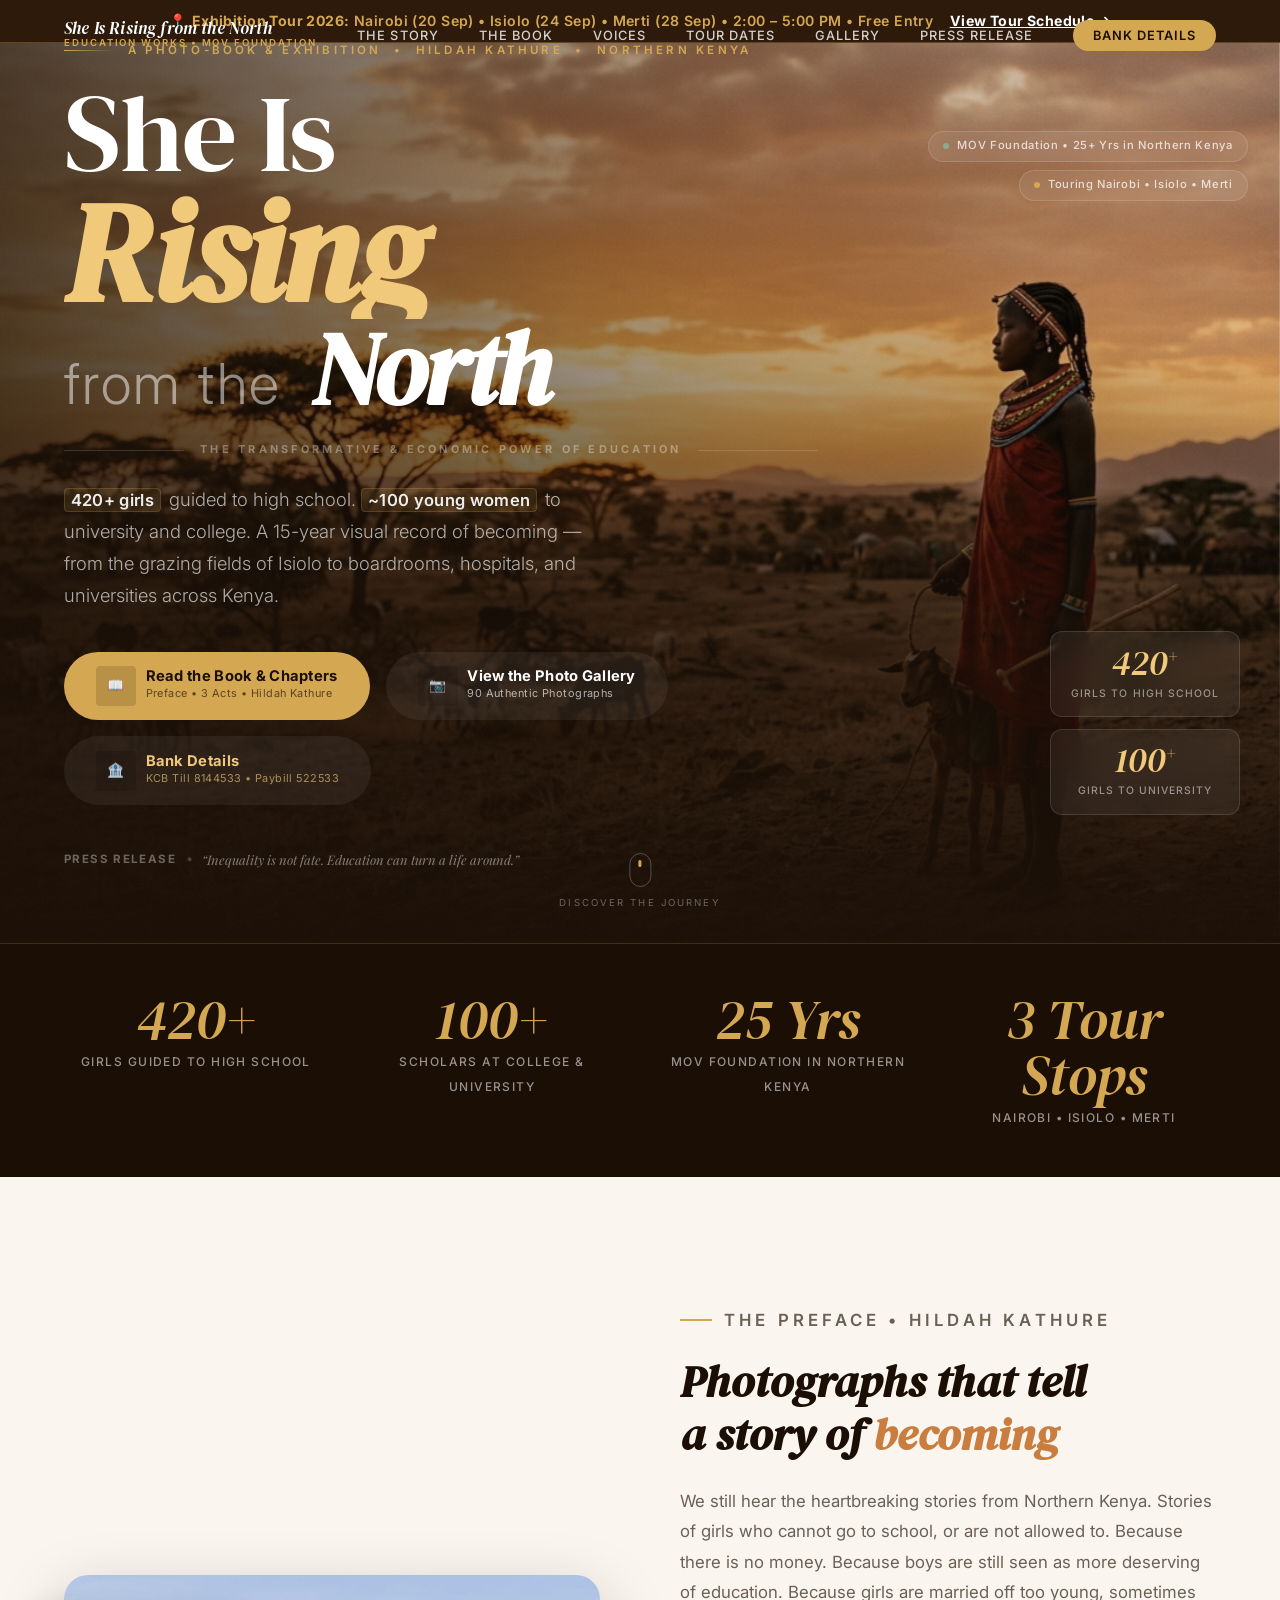
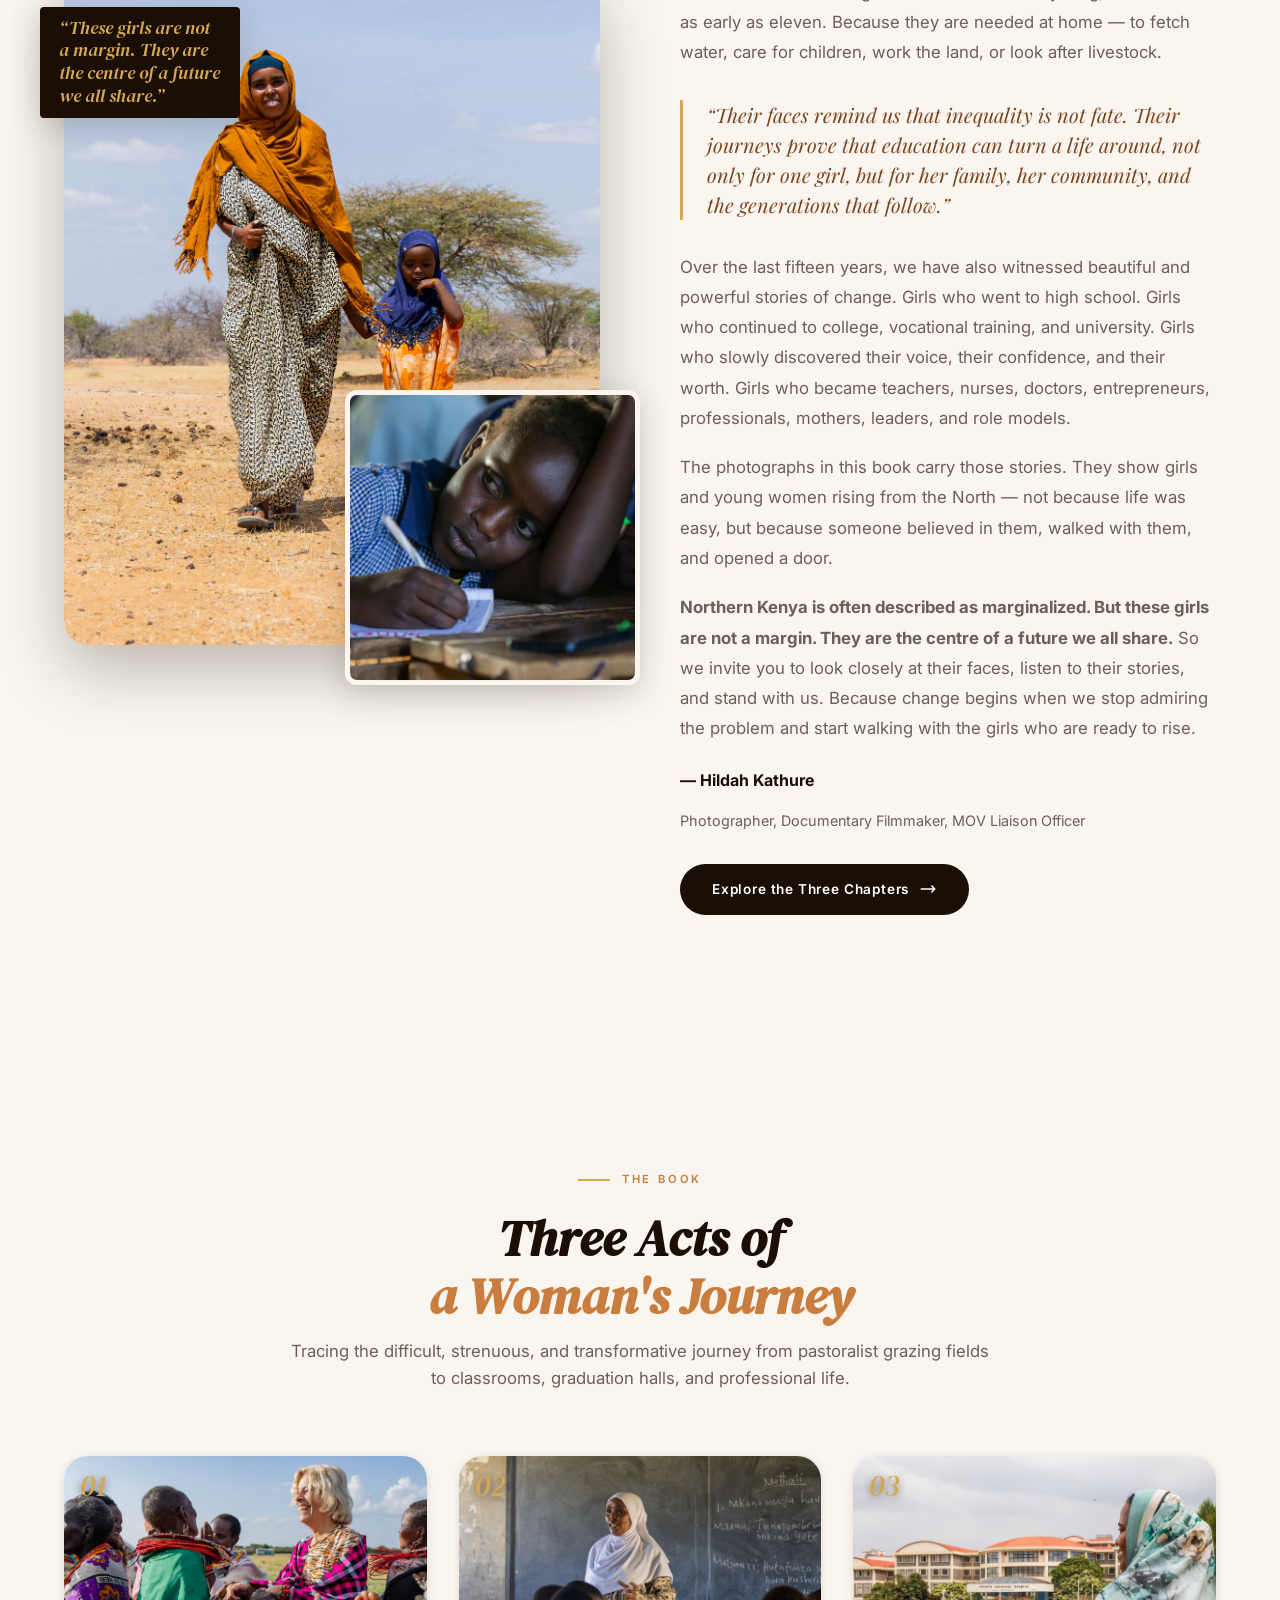
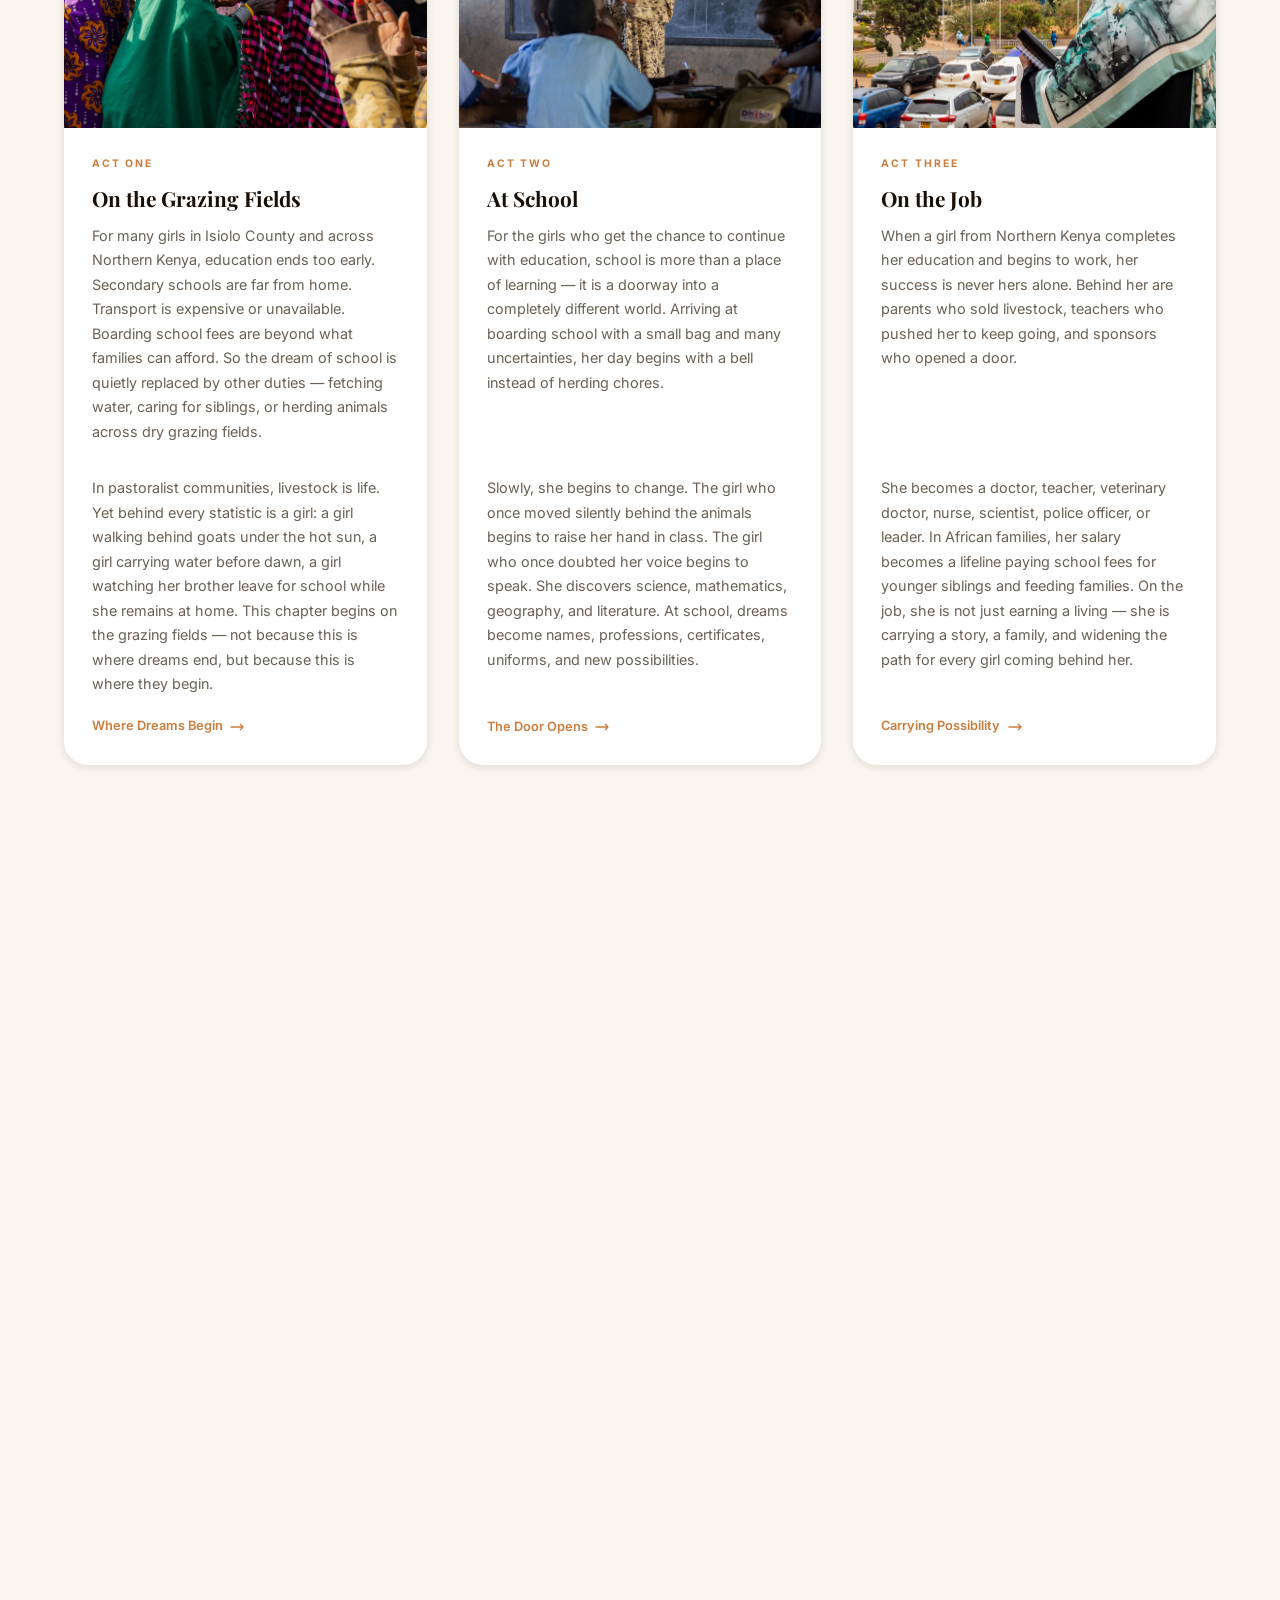
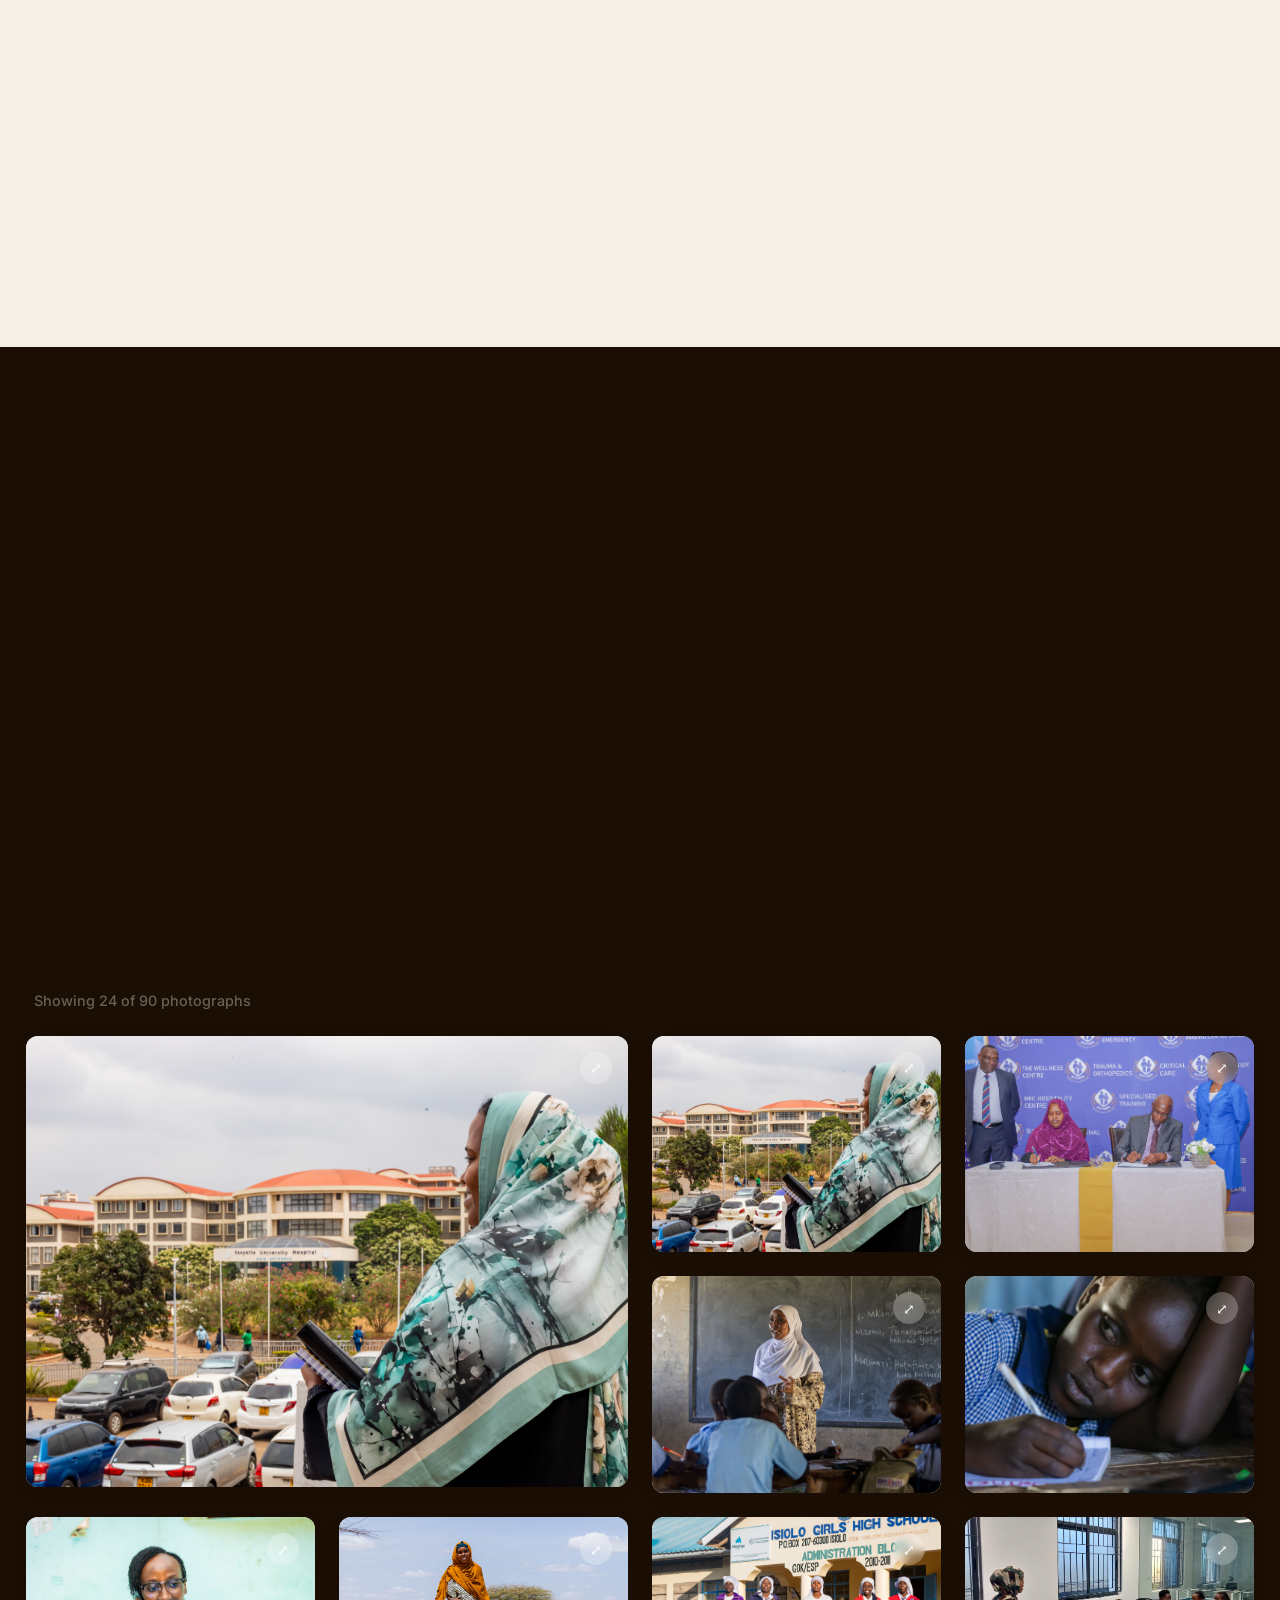
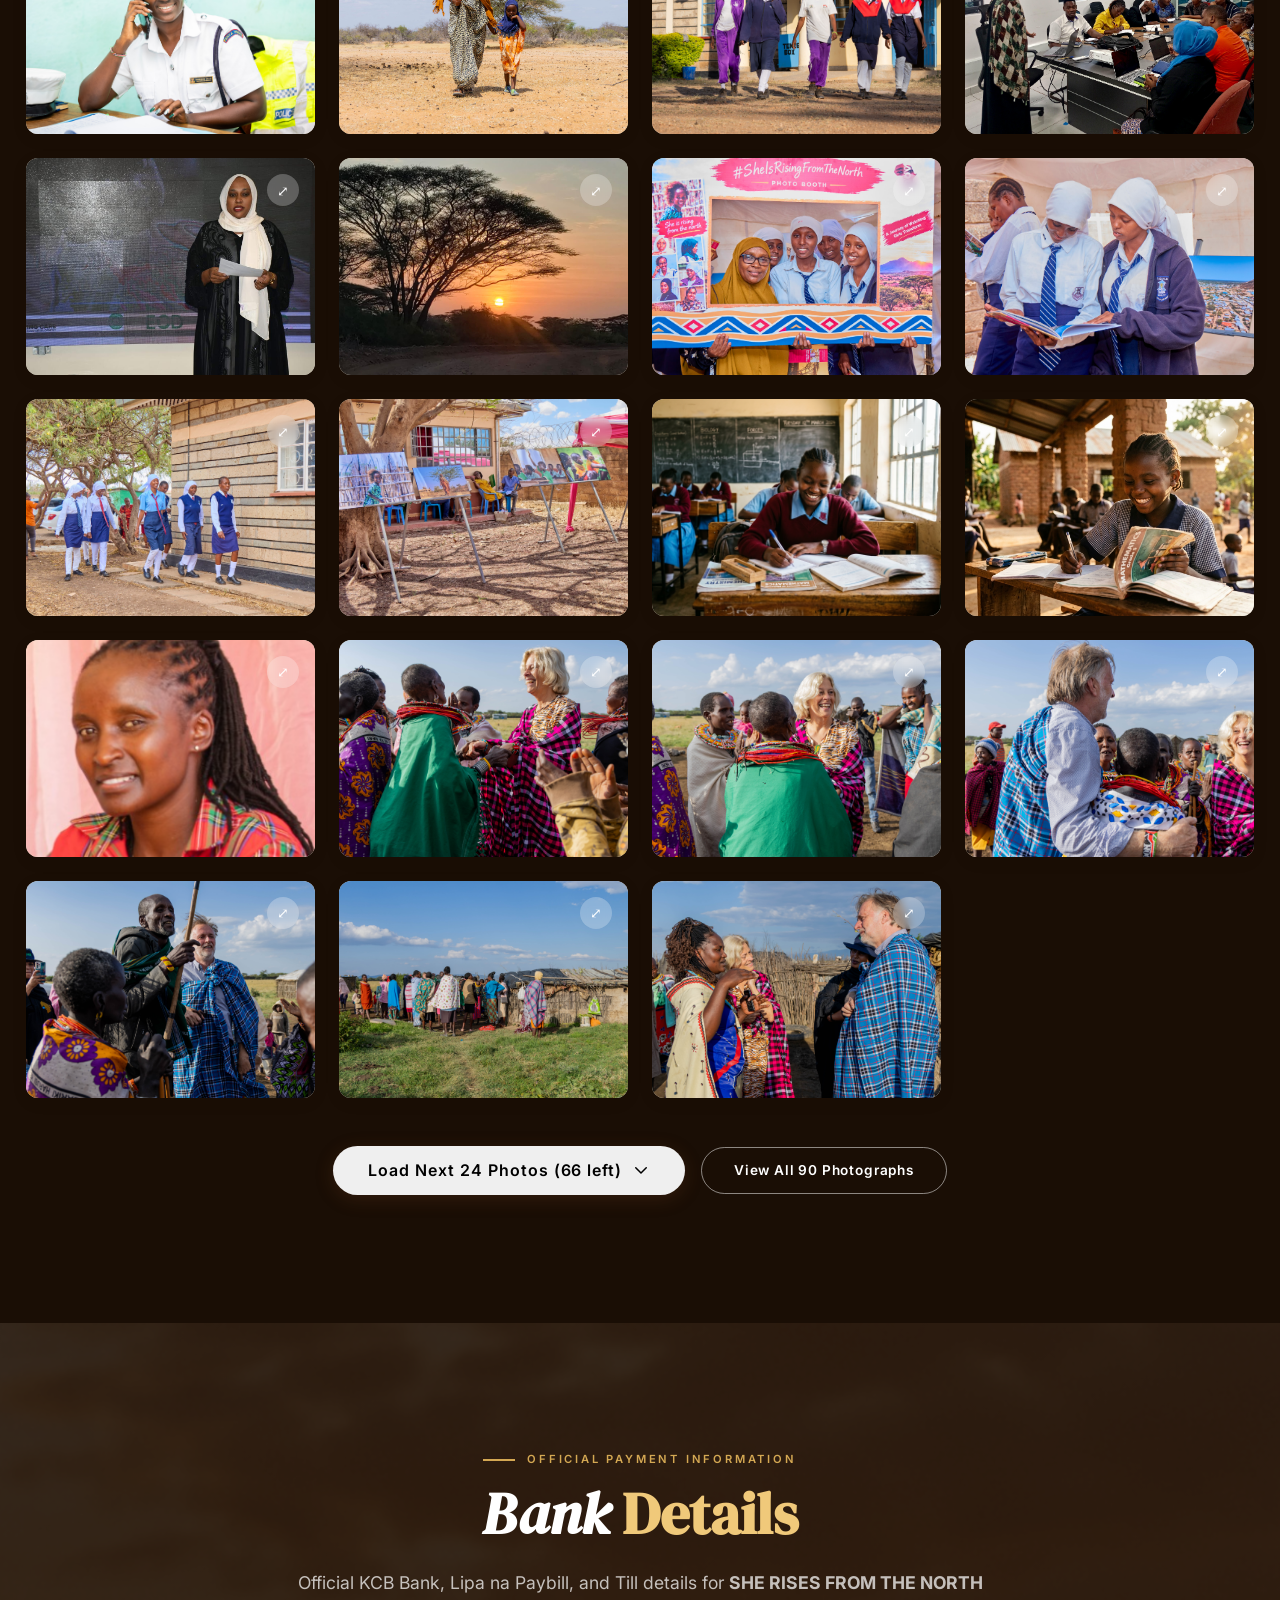
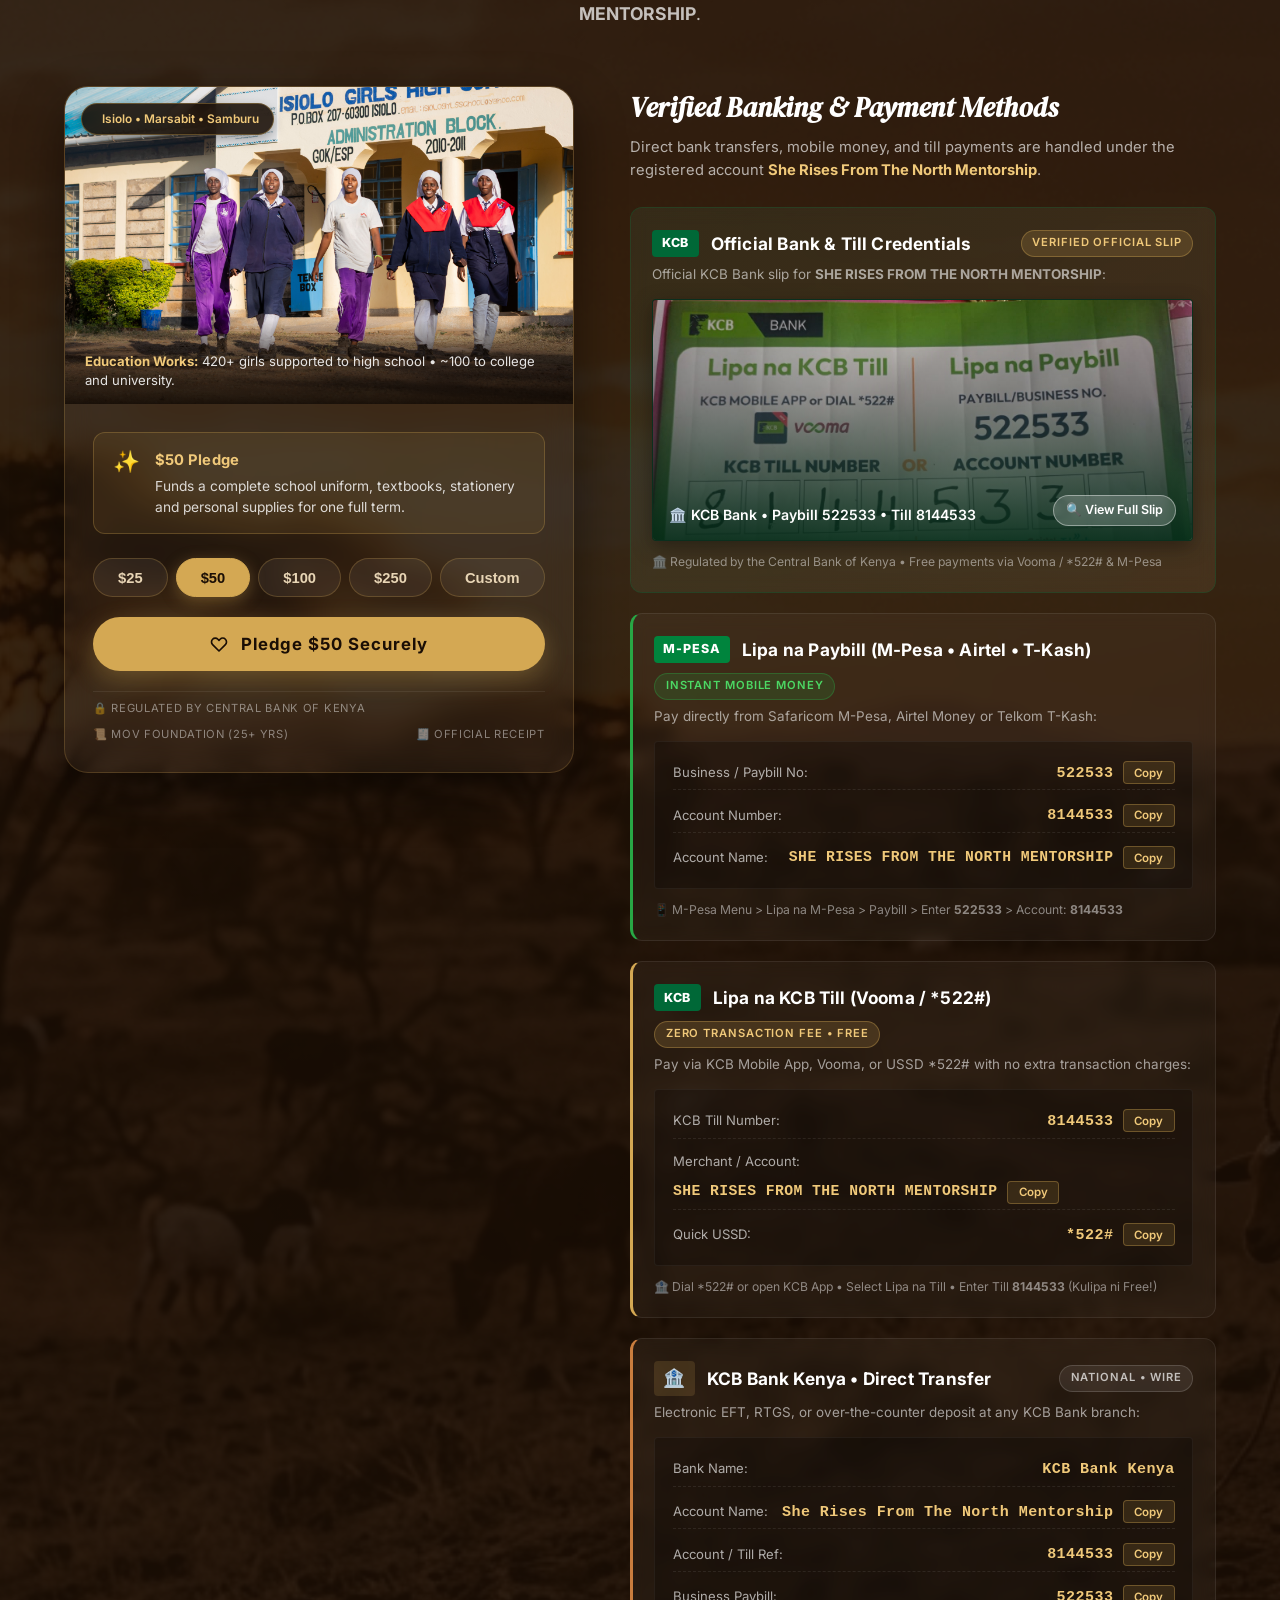
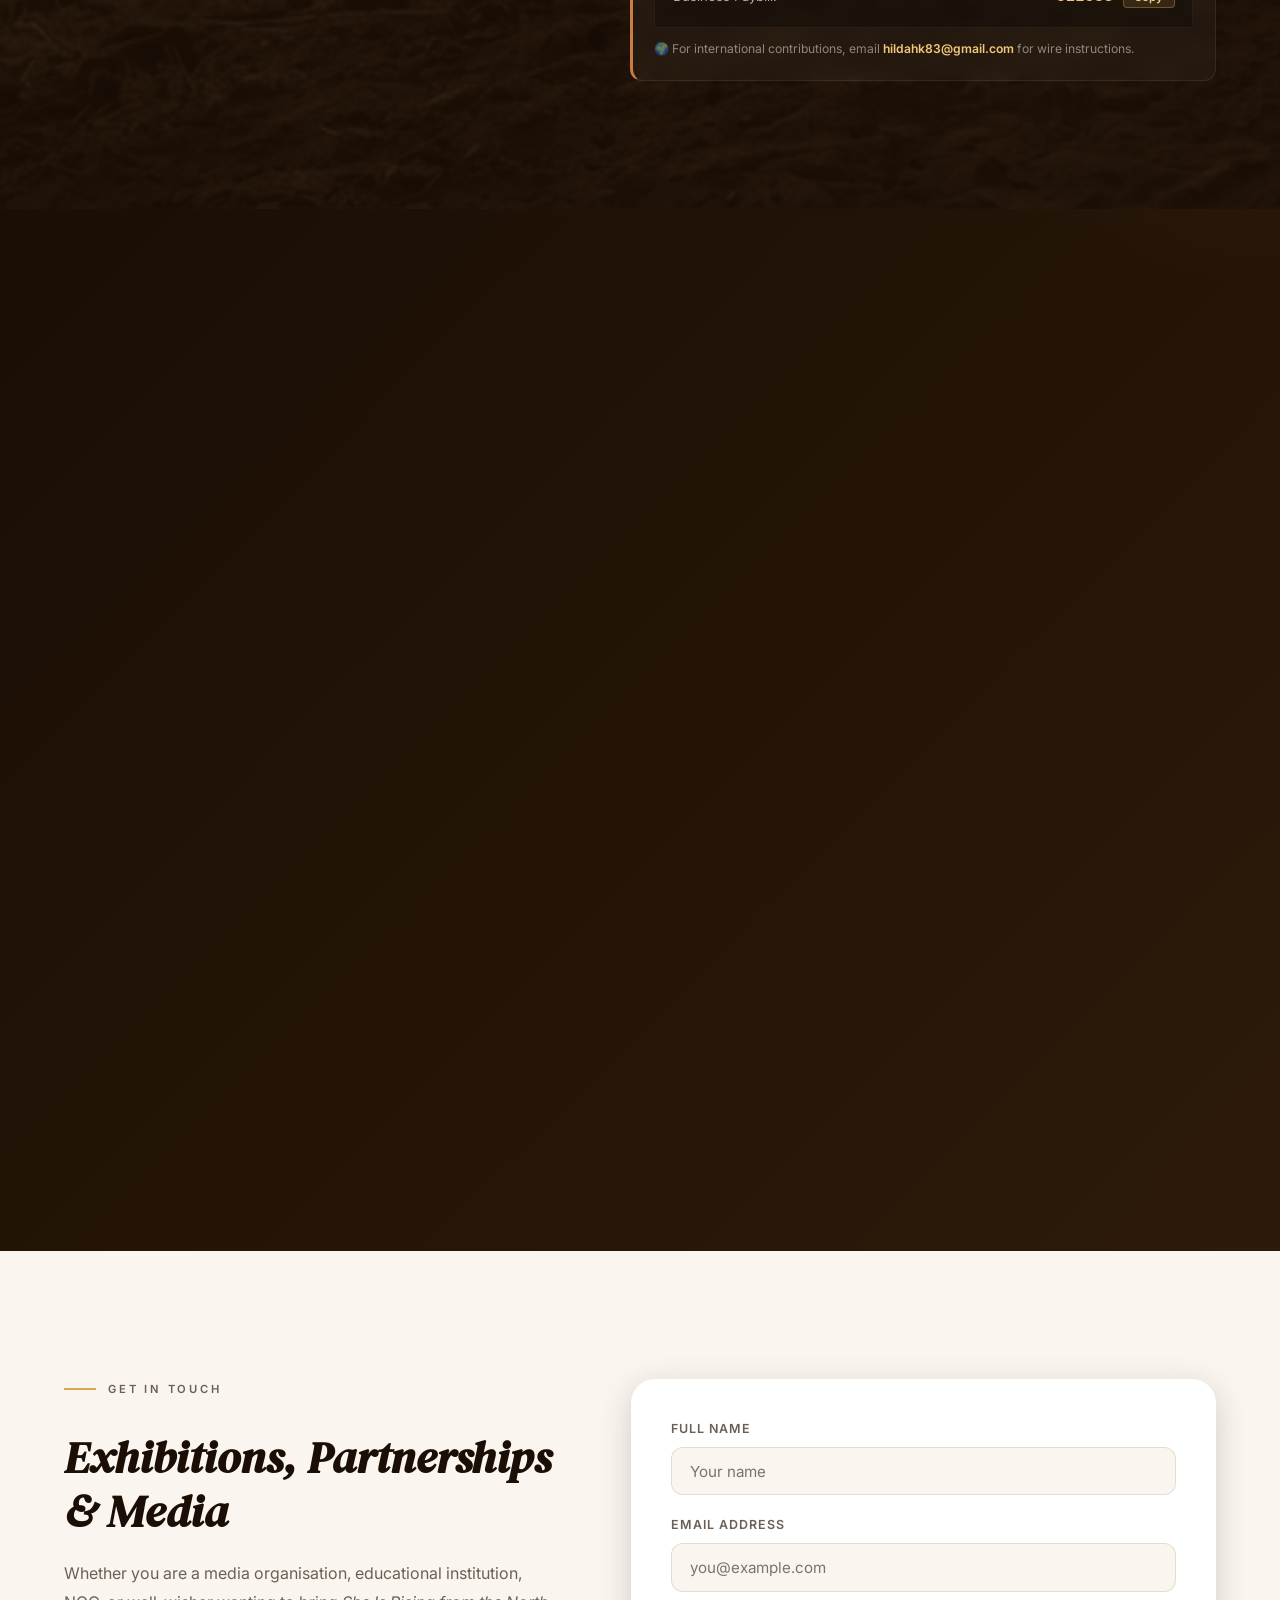
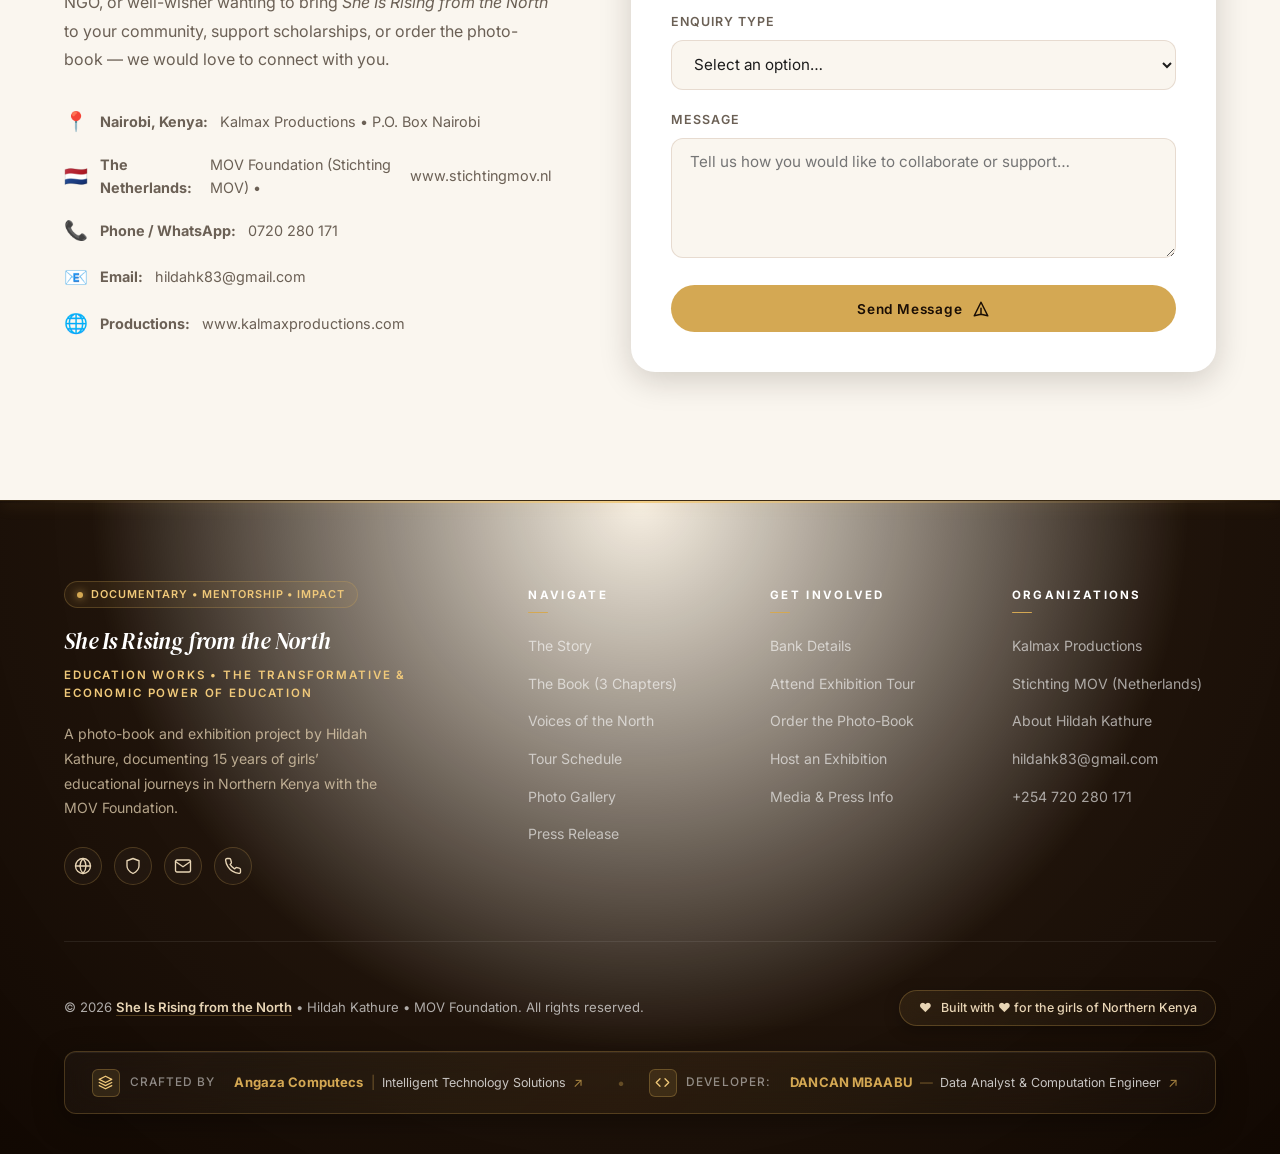
==== index.html @ cf99c14e "Elevate footer to professional, classy, and premium design with refined craftsmanship ribbon" ====
<!DOCTYPE html>
<html lang="en">

<head>
  <meta charset="UTF-8">
  <meta name="viewport" content="width=device-width, initial-scale=1.0">
  <meta name="description"
    content="‘She Is Rising From The North’ — New Book and Photo Exhibition by Hildah Kathure on the transformative and economic power of girls' education in Northern Kenya with the MOV Foundation.">
  <meta name="keywords"
    content="She Is Rising from the North, Hildah Kathure, Northern Kenya, girls education, MOV Foundation, photobook, exhibition, Kenya, Dr Zeinab Gura, Kamila Abkanu">
  <meta property="og:title" content="She Is Rising from the North: Education Works">
  <meta property="og:description"
    content="A powerful photo-documentary project capturing the transformative journey of girls in Northern Kenya from grazing fields to classrooms and professional leadership.">
  <meta property="og:image" content="assets/images/hero.jpg">
  <meta property="og:type" content="website">
  <meta name="theme-color" content="#1a0e05">

  <title>She Is Rising from the North: Education Works — Hildah Kathure &amp; MOV Foundation</title>

  <!-- Preconnect for fonts -->
  <link rel="preconnect" href="https://fonts.googleapis.com">
  <link rel="preconnect" href="https://fonts.gstatic.com" crossorigin>

  <!-- Favicon -->
  <link rel="icon" type="image/svg+xml"
    href="data:image/svg+xml,<svg xmlns='http://www.w3.org/2000/svg' viewBox='0 0 32 32'><text y='26' font-size='26'>🌍</text></svg>">

  <!-- Styles -->
  <link rel="stylesheet" href="assets/css/style.css">
  <link rel="stylesheet" href="assets/css/modal.css">
</head>

<body>

  <!-- ====================================================
       TOP ANNOUNCEMENT BAR
       ==================================================== -->
  <aside class="announcement-bar" role="banner" aria-label="Tour dates announcement" style="background:#2d1a0a;color:#d4a853;text-align:center;padding:0.6rem 1rem;font-size:0.88rem;font-weight:600;letter-spacing:0.03em;border-bottom:1px solid rgba(212,168,83,0.3);">
    <span>📍 <strong>Exhibition Tour 2026:</strong> Nairobi (20 Sep) &bull; Isiolo (24 Sep) &bull; Merti (28 Sep) &bull; 2:00 &ndash; 5:00 PM &bull; Free Entry</span>
    <a href="#tour" style="color:#ffffff;text-decoration:underline;margin-left:0.75rem;font-weight:700;">View Tour Schedule &rarr;</a>
  </aside>

  <!-- ====================================================
       NAVIGATION
       ==================================================== -->
  <nav class="nav" id="nav" role="navigation" aria-label="Main navigation">
    <div class="container">
      <div class="nav__inner">
        <a href="#hero" class="nav__logo" aria-label="She Is Rising from the North — Home">
          <span class="nav__logo-title">She Is Rising from the North</span>
          <span class="nav__logo-sub">Education Works &bull; MOV Foundation</span>
        </a>

        <ul class="nav__links" role="list">
          <li><a href="#story">The Story</a></li>
          <li><a href="#chapters">The Book</a></li>
          <li><a href="#voices">Voices</a></li>
          <li><a href="#tour">Tour Dates</a></li>
          <li><a href="#gallery">Gallery</a></li>
          <li><a href="#press">Press Release</a></li>
          <li><a href="#support" class="nav__cta">Bank Details</a></li>
        </ul>

        <button class="nav__hamburger" id="nav-hamburger" aria-label="Open menu" aria-expanded="false">
          <span></span><span></span><span></span>
        </button>
      </div>
    </div>
  </nav>

  <!-- Mobile Menu -->
  <div class="mobile-menu" id="mobile-menu" role="dialog" aria-label="Mobile navigation">
    <button class="mobile-menu__close" id="mobile-menu-close" aria-label="Close menu">✕</button>
    <a href="#story">The Story</a>
    <a href="#chapters">The Book</a>
    <a href="#voices">Voices</a>
    <a href="#tour">Tour Dates</a>
    <a href="#gallery">Gallery</a>
    <a href="#press">Press Release</a>
    <a href="#support">Bank Details</a>
    <a href="#contact">Contact</a>
  </div>

  <!-- ====================================================
       HERO — Cinematic Edition
       ==================================================== -->
  <section class="hero" id="hero" aria-label="She Is Rising from the North">

    <!-- Background image with grain overlay -->
    <div class="hero__bg">
      <img src="assets/images/hero.jpg"
        alt="A young Samburu girl in traditional dress stands at golden hour on the Northern Kenya savanna, looking toward the horizon"
        fetchpriority="high" width="1920" height="1080">
    </div>
    <div class="hero__overlay" aria-hidden="true"></div>
    <div class="hero__grain" aria-hidden="true"></div>

    <!-- Floating credential pills (top-right) -->
    <div class="hero__credentials" aria-label="Project credentials">
      <div class="hero__cred-pill">
        <span class="hero__cred-dot" aria-hidden="true"></span>
        MOV Foundation &bull; 25+ Yrs in Northern Kenya
      </div>
      <div class="hero__cred-pill">
        <span class="hero__cred-dot hero__cred-dot--gold" aria-hidden="true"></span>
        Touring Nairobi &bull; Isiolo &bull; Merti
      </div>
    </div>

    <!-- Main content -->
    <div class="hero__content">
      <div class="container">
        <div class="hero__inner">

          <!-- Eyebrow -->
          <div class="hero__eyebrow-wrap">
            <span class="hero__eyebrow-line" aria-hidden="true"></span>
            <p class="hero__eyebrow">A Photo-Book &amp; Exhibition &nbsp;&bull;&nbsp; Hildah Kathure &nbsp;&bull;&nbsp; Northern Kenya</p>
          </div>

          <!-- Giant split headline -->
          <h1 class="hero__title" aria-label="She Is Rising from the North">
            <span class="hero__title-word hero__title-word--1">She Is</span>
            <span class="hero__title-word hero__title-word--2">
              <em class="hero__title-italic">Rising</em>
            </span>
            <span class="hero__title-word hero__title-word--3">
              <span class="hero__title-from">from the</span>
              <em class="hero__title-north">North</em>
            </span>
          </h1>

          <!-- Divider with tagline -->
          <div class="hero__divider" aria-hidden="true">
            <span class="hero__divider-line"></span>
            <span class="hero__divider-text">The Transformative &amp; Economic Power of Education</span>
            <span class="hero__divider-line"></span>
          </div>

          <!-- Subtitle -->
          <p class="hero__subtitle">
            <span class="hero__sub-stat">420+ girls</span> guided to high school.
            <span class="hero__sub-stat">~100 young women</span> to university and college.
            A 15-year visual record of becoming &mdash; from the grazing fields of Isiolo to boardrooms,
            hospitals, and universities across Kenya.
          </p>

          <!-- CTA buttons -->
          <div class="hero__actions">
            <a href="#chapters" class="btn btn--hero-primary" id="hero-book-btn">
              <span class="btn__icon" aria-hidden="true">📖</span>
              <span class="btn__body">
                <span class="btn__label">Read the Book &amp; Chapters</span>
                <span class="btn__sub">Preface &bull; 3 Acts &bull; Hildah Kathure</span>
              </span>
            </a>
            <a href="#gallery" class="btn btn--hero-outline" id="hero-gallery-btn">
              <span class="btn__icon" aria-hidden="true">📷</span>
              <span class="btn__body">
                <span class="btn__label">View the Photo Gallery</span>
                <span class="btn__sub">90 Authentic Photographs</span>
              </span>
            </a>
            <a href="#support" class="btn btn--hero-outline" id="hero-bank-btn" style="border-color:#d4a853;color:#f0c97a;">
              <span class="btn__icon" aria-hidden="true">🏦</span>
              <span class="btn__body">
                <span class="btn__label">Bank Details</span>
                <span class="btn__sub">KCB Till 8144533 &bull; Paybill 522533</span>
              </span>
            </a>
          </div>

          <!-- Press badge -->
          <div class="hero__press-badge">
            <span class="hero__press-logo">Press Release</span>
            <span class="hero__press-sep" aria-hidden="true">&bull;</span>
            <span class="hero__press-quote">&ldquo;Inequality is not fate. Education can turn a life around.&rdquo;</span>
          </div>

        </div>
      </div>
    </div>

    <!-- Floating impact cards -->
    <div class="hero__float-cards" aria-hidden="true">
      <div class="hero__float-card">
        <span class="hero__float-num">420<sup>+</sup></span>
        <span class="hero__float-lbl">Girls to High School</span>
      </div>
      <div class="hero__float-card">
        <span class="hero__float-num">100<sup>+</sup></span>
        <span class="hero__float-lbl">Girls to University</span>
      </div>
    </div>

    <!-- Scroll indicator -->
    <div class="hero__scroll" aria-label="Scroll down">
      <div class="hero__scroll-mouse">
        <div class="hero__scroll-wheel"></div>
      </div>
      <span>Discover the Journey</span>
    </div>

  </section>

  <!-- ====================================================
       IMPACT STRIP
       ==================================================== -->
  <section class="impact-strip" aria-label="Impact statistics">
    <div class="container">
      <div class="impact-strip__grid">
        <div class="impact-stat">
          <span class="impact-stat__number" data-count="420" data-suffix="+">420+</span>
          <span class="impact-stat__label">Girls Guided to High School</span>
        </div>
        <div class="impact-stat">
          <span class="impact-stat__number" data-count="100" data-suffix="+">100+</span>
          <span class="impact-stat__label">Scholars at College &amp; University</span>
        </div>
        <div class="impact-stat">
          <span class="impact-stat__number" data-count="25" data-suffix=" Yrs">25 Yrs</span>
          <span class="impact-stat__label">MOV Foundation in Northern Kenya</span>
        </div>
        <div class="impact-stat">
          <span class="impact-stat__number" data-count="3" data-suffix=" Tour Stops">3 Tour Stops</span>
          <span class="impact-stat__label">Nairobi &bull; Isiolo &bull; Merti</span>
        </div>
      </div>
    </div>
  </section>

  <!-- ====================================================
       THE STORY & PREFACE BY HILDAH KATHURE
       ==================================================== -->
  <section class="story" id="story" aria-label="About the project">
    <div class="container">
      <div class="story__grid">
        <div class="story__visual reveal">
          <img class="story__img-main" src="assets/images/Kaltuma Abdi and her Daughter Amina Abdi- One generation nurturing the dreams of the next.jpg"
            alt="Kaltuma Abdi and her Daughter Amina Abdi — One generation nurturing the dreams of the next" loading="lazy">
          <div class="story__tag">&ldquo;These girls are not a margin. They are the centre of a future we all share.&rdquo;</div>
          <img class="story__img-accent" src="assets/images/A girl at Kisima - writing the future.jpg"
            alt="A girl at Kisima — writing the future with dignity and determination" loading="lazy">
        </div>

        <div class="story__text reveal reveal-delay-2">
          <p class="section-label">The Preface &bull; Hildah Kathure</p>
          <h2>Photographs that tell<br>a story of <em class="text-earth">becoming</em></h2>

          <p>
            We still hear the heartbreaking stories from Northern Kenya. Stories of girls who cannot go to school,
            or are not allowed to. Because there is no money. Because boys are still seen as more deserving of education.
            Because girls are married off too young, sometimes as early as eleven. Because they are needed at home &mdash;
            to fetch water, care for children, work the land, or look after livestock.
          </p>

          <blockquote class="story__pullquote">
            &ldquo;Their faces remind us that inequality is not fate. Their journeys prove that education can turn a life around,
            not only for one girl, but for her family, her community, and the generations that follow.&rdquo;
          </blockquote>

          <p>
            Over the last fifteen years, we have also witnessed beautiful and powerful stories of change. Girls who went to high school.
            Girls who continued to college, vocational training, and university. Girls who slowly discovered their voice, their confidence,
            and their worth. Girls who became teachers, nurses, doctors, entrepreneurs, professionals, mothers, leaders, and role models.
          </p>

          <p>
            The photographs in this book carry those stories. They show girls and young women rising from the North &mdash;
            not because life was easy, but because someone believed in them, walked with them, and opened a door.
          </p>

          <p>
            <strong>Northern Kenya is often described as marginalized. But these girls are not a margin. They are the centre of a future we all share.</strong>
            So we invite you to look closely at their faces, listen to their stories, and stand with us. Because change begins when we stop admiring the problem
            and start walking with the girls who are ready to rise.
          </p>

          <div style="margin-top:1.5rem;display:flex;align-items:center;gap:1rem;flex-wrap:wrap;">
            <span style="font-weight:700;color:var(--clr-earth-deep);">&mdash; Hildah Kathure</span>
            <span style="color:var(--clr-muted);font-size:0.9rem;">Photographer, Documentary Filmmaker, MOV Liaison Officer</span>
          </div>

          <div style="margin-top:2rem;">
            <a href="#chapters" class="btn btn--dark" id="story-chapters-btn">
              Explore the Three Chapters
              <svg xmlns="http://www.w3.org/2000/svg" fill="none" viewBox="0 0 24 24" stroke="currentColor" stroke-width="2">
                <path stroke-linecap="round" stroke-linejoin="round" d="M17 8l4 4m0 0l-4 4m4-4H3" />
              </svg>
            </a>
          </div>
        </div>
      </div>
    </div>
  </section>

  <!-- ====================================================
       BOOK CHAPTERS — THREE ACTS
       ==================================================== -->
  <section class="chapters" id="chapters" aria-label="Book chapters">
    <div class="container">
      <div class="chapters__header reveal">
        <p class="section-label" style="justify-content:center;">The Book</p>
        <h2>Three Acts of<br><em class="text-earth">a Woman's Journey</em></h2>
        <p style="max-width:700px;margin:0.75rem auto 0 auto;color:var(--clr-muted);font-size:1.05rem;">
          Tracing the difficult, strenuous, and transformative journey from pastoralist grazing fields to classrooms,
          graduation halls, and professional life.
        </p>
      </div>

      <div class="chapters__grid">

        <!-- CHAPTER 01 -->
        <article class="chapter-card reveal reveal-delay-1">
          <div class="chapter-card__img-wrap">
            <img src="assets/images/MDV-2.jpg" alt="On the Grazing Fields — Dawn in Northern Kenya Pastoralist Lands" loading="lazy">
            <span class="chapter-card__number">01</span>
          </div>
          <div class="chapter-card__body">
            <p class="chapter-card__tag">Act One</p>
            <h3 class="chapter-card__title">On the Grazing Fields</h3>
            <p class="chapter-card__text">
              For many girls in Isiolo County and across Northern Kenya, education ends too early. Secondary schools are far from home.
              Transport is expensive or unavailable. Boarding school fees are beyond what families can afford. So the dream of school
              is quietly replaced by other duties &mdash; fetching water, caring for siblings, or herding animals across dry grazing fields.
            </p>
            <p class="chapter-card__text" style="margin-top:0.75rem;font-size:0.9rem;color:var(--clr-muted);">
              In pastoralist communities, livestock is life. Yet behind every statistic is a girl: a girl walking behind goats under the hot sun,
              a girl carrying water before dawn, a girl watching her brother leave for school while she remains at home. This chapter begins
              on the grazing fields &mdash; not because this is where dreams end, but because this is where they begin.
            </p>
            <span class="chapter-card__link">
              Where Dreams Begin
              <svg xmlns="http://www.w3.org/2000/svg" width="16" height="16" fill="none" viewBox="0 0 24 24" stroke="currentColor" stroke-width="2">
                <path stroke-linecap="round" stroke-linejoin="round" d="M17 8l4 4m0 0l-4 4m4-4H3" />
              </svg>
            </span>
          </div>
        </article>

        <!-- CHAPTER 02 -->
        <article class="chapter-card reveal reveal-delay-2">
          <div class="chapter-card__img-wrap">
            <img src="assets/images/Batula Fayo a teacher at Kisima Primary School.jpg" alt="At School — Batula Fayo, Teacher at Kisima Primary School" loading="lazy">
            <span class="chapter-card__number">02</span>
          </div>
          <div class="chapter-card__body">
            <p class="chapter-card__tag">Act Two</p>
            <h3 class="chapter-card__title">At School</h3>
            <p class="chapter-card__text">
              For the girls who get the chance to continue with education, school is more than a place of learning &mdash; it is a doorway into a completely different world.
              Arriving at boarding school with a small bag and many uncertainties, her day begins with a bell instead of herding chores.
            </p>
            <p class="chapter-card__text" style="margin-top:0.75rem;font-size:0.9rem;color:var(--clr-muted);">
              Slowly, she begins to change. The girl who once moved silently behind the animals begins to raise her hand in class.
              The girl who once doubted her voice begins to speak. She discovers science, mathematics, geography, and literature.
              At school, dreams become names, professions, certificates, uniforms, and new possibilities.
            </p>
            <span class="chapter-card__link">
              The Door Opens
              <svg xmlns="http://www.w3.org/2000/svg" width="16" height="16" fill="none" viewBox="0 0 24 24" stroke="currentColor" stroke-width="2">
                <path stroke-linecap="round" stroke-linejoin="round" d="M17 8l4 4m0 0l-4 4m4-4H3" />
              </svg>
            </span>
          </div>
        </article>

        <!-- CHAPTER 03 -->
        <article class="chapter-card reveal reveal-delay-3">
          <div class="chapter-card__img-wrap">
            <img src="assets/images/Dr. Zeinab Gura - CEO Kenya University TRR Hospital Nairobi.jpg" alt="On the Job — Dr. Zeinab Gura, CEO Kenyatta University TRR Hospital Nairobi" loading="lazy">
            <span class="chapter-card__number">03</span>
          </div>
          <div class="chapter-card__body">
            <p class="chapter-card__tag">Act Three</p>
            <h3 class="chapter-card__title">On the Job</h3>
            <p class="chapter-card__text">
              When a girl from Northern Kenya completes her education and begins to work, her success is never hers alone.
              Behind her are parents who sold livestock, teachers who pushed her to keep going, and sponsors who opened a door.
            </p>
            <p class="chapter-card__text" style="margin-top:0.75rem;font-size:0.9rem;color:var(--clr-muted);">
              She becomes a doctor, teacher, veterinary doctor, nurse, scientist, police officer, or leader. In African families, her salary
              becomes a lifeline paying school fees for younger siblings and feeding families. On the job, she is not just earning a living &mdash;
              she is carrying a story, a family, and widening the path for every girl coming behind her.
            </p>
            <span class="chapter-card__link">
              Carrying Possibility
              <svg xmlns="http://www.w3.org/2000/svg" width="16" height="16" fill="none" viewBox="0 0 24 24" stroke="currentColor" stroke-width="2">
                <path stroke-linecap="round" stroke-linejoin="round" d="M17 8l4 4m0 0l-4 4m4-4H3" />
              </svg>
            </span>
          </div>
        </article>

      </div>
    </div>
  </section>

  <!-- ====================================================
       VOICES OF THE NORTH — TESTIMONIAL QUOTES
       ==================================================== -->
  <section class="voices" id="voices" aria-label="Quotes and voices of the North">
    <div class="container">
      <div class="voices__header reveal">
        <p class="section-label" style="justify-content:center;">Voices of the North</p>
        <h2>Words of Courage,<br><em class="text-earth">Leadership &amp; Hope</em></h2>
        <p style="color:var(--clr-muted);font-size:1.05rem;margin-top:0.75rem;">
          In their own words: Women leaders and students from Northern Kenya reflect on the transformative power of education.
        </p>
      </div>

      <div class="voices__grid">

        <!-- QUOTE 1: DR ZEINAB -->
        <div class="voice-card reveal reveal-delay-1">
          <div>
            <div class="voice-card__quote-mark">&ldquo;</div>
            <p class="voice-card__text">
              &ldquo;Education gave me more than a profession. It gave me the confidence to serve, to lead, and to show other girls from the North that their dreams are valid. The strategies I use to lead are often influenced by the education I received.&rdquo;
            </p>
          </div>
          <div class="voice-card__author">
            <img src="assets/images/Dr. Zeinab Gura - CEO Kenya University TRR Hospital Nairobi.jpg" alt="Dr. Zeinab Gura" class="voice-card__avatar">
            <div>
              <div class="voice-card__name">Dr. Zeinab Gura</div>
              <div class="voice-card__title">Doctor &bull; CEO, Kenyatta University Teaching, Referral &amp; Research Hospital (Nairobi)</div>
            </div>
          </div>
        </div>

        <!-- QUOTE 2: KAMILA ABKANU -->
        <div class="voice-card reveal reveal-delay-2">
          <div>
            <div class="voice-card__quote-mark">&ldquo;</div>
            <p class="voice-card__text">
              &ldquo;In our communities, livestock is life. As a veterinary officer, I am not only treating animals; I am helping families protect their livelihood, their dignity, and their future.&rdquo;
            </p>
          </div>
          <div class="voice-card__author">
            <div class="voice-card__avatar-placeholder">KA</div>
            <div>
              <div class="voice-card__name">Kamila Abkanu</div>
              <div class="voice-card__title">Veterinary Doctor &bull; Acting Director of Livestock, Isiolo County</div>
            </div>
          </div>
        </div>

        <!-- QUOTE 3: MACLINE RIMPIYA -->
        <div class="voice-card reveal reveal-delay-1">
          <div>
            <div class="voice-card__quote-mark">&ldquo;</div>
            <p class="voice-card__text">
              &ldquo;When I see women from our communities becoming doctors, teachers, and officers, I believe my own dream is also possible. I want to work hard so that one day, another girl can look at me and believe too.&rdquo;
            </p>
          </div>
          <div class="voice-card__author">
            <div class="voice-card__avatar-placeholder">MR</div>
            <div>
              <div class="voice-card__name">Macline Rimpiya</div>
              <div class="voice-card__title">Form Four Student &bull; St. Mary&rsquo;s Girls School</div>
            </div>
          </div>
        </div>

        <!-- QUOTE 4: ZEITUNA KUNU -->
        <div class="voice-card reveal reveal-delay-2">
          <div>
            <div class="voice-card__quote-mark">&ldquo;</div>
            <p class="voice-card__text">
              &ldquo;My mother died of unknown sickness; I want to be a doctor to help treat the sick in my community. This education is making this dream come true one day at a time.&rdquo;
            </p>
          </div>
          <div class="voice-card__author">
            <div class="voice-card__avatar-placeholder">ZK</div>
            <div>
              <div class="voice-card__name">Zeituna Kunu</div>
              <div class="voice-card__title">Grade 8 Student &bull; New Era Preparatory School</div>
            </div>
          </div>
        </div>

      </div>
    </div>
  </section>

  <!-- ====================================================
       EXHIBITION TOUR — DATES & PLACES
       ==================================================== -->
  <section class="tour" id="tour" aria-label="Exhibition tour schedule">
    <div class="container">
      <div class="tour__header reveal">
        <p class="section-label" style="justify-content:center;color:var(--clr-gold);">Exhibition Tour 2026</p>
        <h2>Dates &amp; Locations</h2>
        <p style="color:rgba(255,255,255,0.75);font-size:1.05rem;margin-top:0.75rem;">
          Join author &amp; photographer <strong>Hildah Kathure</strong> and <strong>Greet de Bruijn</strong> from the 
          <strong>MOV Foundation (The Netherlands)</strong> for the live book presentations and exhibition gallery.
        </p>
      </div>

      <div class="tour__grid">

        <!-- STOP 1: NAIROBI -->
        <div class="tour-card reveal reveal-delay-1">
          <div class="tour-card__date-badge">📅 20 September 2026</div>
          <h3 class="tour-card__city">Nairobi</h3>
          <div class="tour-card__venue">Baraza Media Lab &ndash; Keystone Park</div>
          <p class="tour-card__details">
            95 Riverside Drive, Nairobi<br>
            <strong>Time:</strong> 2:00 p.m. &ndash; 5:00 p.m.<br>
            Presentations by Hildah Kathure &amp; Greet de Bruijn (MOV Foundation).
          </p>
          <div class="tour-card__tag">✓ Free Entry &bull; Public Welcome</div>
        </div>

        <!-- STOP 2: ISIOLO -->
        <div class="tour-card reveal reveal-delay-2">
          <div class="tour-card__date-badge">📅 24 September 2026</div>
          <h3 class="tour-card__city">Isiolo</h3>
          <div class="tour-card__venue">Ministry of Education Offices</div>
          <p class="tour-card__details">
            Isiolo Town, Isiolo County<br>
            <strong>Time:</strong> 2:00 p.m. &ndash; 5:00 p.m.<br>
            Community elders, teachers, sponsored students and regional leaders.
          </p>
          <div class="tour-card__tag">✓ Free Entry &bull; Public Welcome</div>
        </div>

        <!-- STOP 3: MERTI -->
        <div class="tour-card reveal reveal-delay-3">
          <div class="tour-card__date-badge">📅 28 September 2026</div>
          <h3 class="tour-card__city">Merti</h3>
          <div class="tour-card__venue">Merti Boarding School</div>
          <p class="tour-card__details">
            Merti Sub-County, Isiolo<br>
            <strong>Time:</strong> 2:00 p.m. &ndash; 5:00 p.m.<br>
            School community, parents, pastoralist families and education champions.
          </p>
          <div class="tour-card__tag">✓ Free Entry &bull; Public Welcome</div>
        </div>

      </div>

      <div class="tour__footer reveal">
        <p>
          <strong>About the MOV Foundation:</strong> Active in Northern Kenya for over <strong>25 years</strong>, 
          the Foundation has supported some <strong>420 girls</strong> to attend secondary school, of which about <strong>100</strong> 
          continued to college or university. Learn more at <a href="http://www.stichtingmov.nl" target="_blank" rel="noopener" style="color:var(--clr-gold);text-decoration:underline;">www.stichtingmov.nl</a>.
        </p>
      </div>
    </div>
  </section>

  <!-- ====================================================
       PRESS RELEASE SECTION
       ==================================================== -->
  <section class="press-release" id="press" aria-label="Official press release">
    <div class="container">
      <div class="press-release__wrap reveal">
        <span class="press-release__badge">Press Release for Immediate Publication &bull; Pictures Annexed</span>
        
        <h2 class="press-release__headline">
          &lsquo;She Is Rising From The North&rsquo; &ndash; New Book and Photo Exhibition on the Transformative and Economic Power of Education
        </h2>

        <p class="press-release__sub">
          Heartbreaking stories from Northern Kenya are still abundantly around. After primary school, girls face numerous hurdles to continue their studies and fulfil their dreams. Poverty, harmful traditions, climate change and a fragile economy represent formidable barriers for girls to go to high school, let alone to pursue professional education at vocational or university level. <strong>Good news: Change is possible.</strong>
        </p>

        <div class="press-release__body">
          <h3>Hurdles Still Abundantly Around</h3>
          <p>
            Says author and photographer <strong>Hildah Kathure</strong>: 
            <em>&lsquo;Travelling through Northern Kenya over many years, I have carried many painful images with me. Girls&rsquo; dreams and hopes just fade away or are replaced by domestic duties, great talents remain untapped, economic opportunities are wasted. Poverty, harmful practices, policy gaps and unequal access to educational opportunities remain hurdles to a more prosperous future.&rsquo;</em>
          </p>

          <h3>The Incredible Power of Education</h3>
          <p>
            Yet, change is possible &ndash; as exemplified by Kathure&rsquo;s insightful book and photo exhibition. As MOV Liaison officer, a foundation from The Netherlands focused on education and SME support, Hildah has over the years guided hundreds of girls from poor communities to high school, while close to a hundred girls pursued education at college or university level.
          </p>
          <p>
            The photo book depicts the often difficult and strenuous journey from the young girls on the grazing fields of Isiolo County, the teenagers at high school to the young women pursuing university studies throughout Kenya. The photographs tell life-changing stories. Of girls who discovered their voice, their confidence, their worth. Girls who became teachers, nurses, doctors, scientists, dentists, CEOs, police officers, SME entrepreneurs, governmental policy professionals, mothers, leaders, and role models. They lead, provide, decide and inspire.
          </p>

          <h3>Strong Economic Driver for the Long Term</h3>
          <p>
            Kathure: <em>&lsquo;Inequality is not fate. These girls&rsquo; journeys prove that education can turn a life around, for a girl, for a family, for communities, the generations that follow. Education is thus a powerful economic driver for the longer term and strategically vital to combat poverty &ndash; and I think system reform is required to take away as many hurdles as possible and open up a brave new world of opportunity.&rsquo;</em>
          </p>
          <p>
            <em>&lsquo;I have seen improvements over the years, such as a broader curriculum and the positive impact of digitization. Yet, the cost burden is almost impossible to carry for so many. Also the loan structure needs reform. It&rsquo;s a no-brainer: Education is a main driver of prosperity, economic growth and positive development in so many respects for so many people. So why not sharpen our focus to fulfill the much-felt need for affordable education, for a fairer student financing system and sustained investment in girls from marginalized communities? Next to the pictures and life-changing stories, the book also contains various facts and figures, on disastrous poverty rates, the persistent disadvantages girls are facing and for example labor market inequality, underscoring that fundamental change is of the essence. Which will pay off, to which this book clearly testifies.&rsquo;</em>
          </p>

          <!-- Further info contact box -->
          <div class="press-release__contact">
            <h4>Further Information &amp; Media Contacts</h4>
            <div class="press-release__contact-grid">
              <div>
                <strong>Hildah Kathure</strong><br>
                Kalmax Productions, Nairobi<br>
                Photographer, Documentary Filmmaker, MOV Liaison Officer<br>
                <strong>Tel:</strong> <a href="tel:0720280171" style="color:var(--clr-earth-deep);">0720 280 171</a><br>
                <strong>Email:</strong> <a href="mailto:hildahk83@gmail.com" style="color:var(--clr-earth-deep);">hildahk83@gmail.com</a><br>
                <strong>Web:</strong> <a href="https://www.kalmaxproductions.com" target="_blank" rel="noopener" style="color:var(--clr-earth-deep);">www.kalmaxproductions.com</a>
              </div>
              <div>
                <strong>MOV Foundation / Stichting MOV</strong><br>
                The Netherlands &bull; Active in Northern Kenya for 25+ Years<br>
                <strong>Web:</strong> <a href="http://www.stichtingmov.nl" target="_blank" rel="noopener" style="color:var(--clr-earth-deep);">www.stichtingmov.nl</a><br>
                <strong>Focus:</strong> Secondary &amp; University Scholarships &bull; SME Empowerment
              </div>
            </div>
          </div>

        </div>
      </div>
    </div>
  </section>

  <!-- ====================================================
       PHOTO GALLERY — 90+ AUTHENTIC PHOTOGRAPHS
       ==================================================== -->
  <section class="gallery" id="gallery" aria-label="Photo gallery">
    <div class="container--wide">
      <div class="gallery__header reveal">
        <p class="section-label" style="justify-content:center; color:var(--clr-gold); margin-bottom:0.75rem">
          <span style="background:var(--clr-gold);height:2px;width:32px;display:block;"></span>
          The Photographic Archive
        </p>
        <h2>Moments of<br><em class="text-gold">Transformation</em></h2>
        <p>
          90 authentic documentary photographs by Hildah Kathure &mdash; from dawn on the grazing fields
          of Isiolo County to classroom desks, graduation robes, and leadership offices.
        </p>

        <!-- Filter Controls -->
        <div class="gallery__controls" style="margin-top:2rem;">
          <div class="gallery__filters" role="tablist" aria-label="Filter gallery photos">
            <button class="gallery-filter-btn active" data-category="all" role="tab" aria-selected="true" type="button">
              All Photographs <span class="filter-count">(90)</span>
            </button>
            <button class="gallery-filter-btn" data-category="portraits" role="tab" aria-selected="false" type="button">
              Stories &amp; Role Models <span class="filter-count">(27)</span>
            </button>
            <button class="gallery-filter-btn" data-category="school" role="tab" aria-selected="false" type="button">
              At School &bull; Learning <span class="filter-count">(39)</span>
            </button>
            <button class="gallery-filter-btn" data-category="grazing" role="tab" aria-selected="false" type="button">
              On the Grazing Fields <span class="filter-count">(18)</span>
            </button>
            <button class="gallery-filter-btn" data-category="job" role="tab" aria-selected="false" type="button">
              On the Job &bull; Leadership <span class="filter-count">(4)</span>
            </button>
          </div>

          <!-- Search & Toggle Bar -->
          <div class="gallery__search-row" style="margin-top:1.25rem;">
            <div class="gallery__search-box">
              <svg xmlns="http://www.w3.org/2000/svg" width="18" height="18" fill="none" viewBox="0 0 24 24" stroke="currentColor">
                <path stroke-linecap="round" stroke-linejoin="round" stroke-width="2" d="M21 21l-6-6m2-5a7 7 0 11-14 0 7 7 0 0114 0z" />
              </svg>
              <input type="text" id="gallery-search" placeholder="Search photos by keyword (e.g. Dr. Zeinab, Kisima, school, grazing)..." aria-label="Search gallery photos">
              <button id="gallery-search-clear" style="display:none;" aria-label="Clear search" type="button">✕</button>
            </div>
            <button class="btn btn--outline btn--upload-toggle" id="upload-toggle-btn" type="button">
              <span>📷 Add Photos</span>
            </button>
          </div>
        </div>

        <!-- Collapsible Upload Zone -->
        <div class="upload-zone-wrapper" id="upload-zone-wrapper" style="display: none; margin-top:1.5rem;">
          <div class="upload-zone" id="upload-zone" role="button" tabindex="0" aria-label="Upload photos to the gallery">
            <input type="file" id="upload-input" accept="image/*" multiple aria-label="Choose photos to upload" style="display:none;">
            <div class="upload-zone__icon" aria-hidden="true">📷</div>
            <p class="upload-zone__text">
              <strong>Click or drag &amp; drop</strong> to add community photos to the live gallery<br>
              <small style="color:var(--clr-muted)">JPG, PNG, WEBP &bull; Multiple files supported &bull; Saved locally</small>
            </p>
          </div>
        </div>

      </div>

      <!-- Photo Counter Status -->
      <div class="gallery__status-bar" style="margin-top:2rem;">
        <span id="gallery-status-text">Showing 24 of 90 photographs</span>
      </div>

      <!-- Gallery Grid -->
      <div class="gallery__grid" id="gallery-grid" role="list" aria-label="Photo gallery grid" aria-live="polite">
        <!-- Rendered dynamically by main.js -->
      </div>

      <!-- Pagination controls -->
      <div class="gallery__pagination" id="gallery-pagination" style="margin-top:3rem;">
        <button class="btn btn--secondary btn--load-more" id="load-more-btn" type="button">
          <span>Load Next 24 Photos</span>
          <svg xmlns="http://www.w3.org/2000/svg" width="18" height="18" fill="none" viewBox="0 0 24 24" stroke="currentColor" stroke-width="2">
            <path stroke-linecap="round" stroke-linejoin="round" d="M19 9l-7 7-7-7" />
          </svg>
        </button>
        <button class="btn btn--outline" id="load-all-btn" type="button">
          View All 90 Photographs
        </button>
      </div>

    </div>
  </section>

  <!-- Lightbox -->
  <div class="lightbox" id="lightbox" role="dialog" aria-label="Photo lightbox" aria-modal="true" style="display:none;">
    <div class="lightbox__backdrop" id="lightbox-backdrop"></div>
    <div class="lightbox__container">
      <button class="lightbox__close" id="lightbox-close" aria-label="Close lightbox">✕</button>
      <button class="lightbox__nav lightbox__prev" id="lightbox-prev" aria-label="Previous photo">‹</button>
      <div class="lightbox__image-wrap">
        <img class="lightbox__img" id="lightbox-img" src="" alt="" loading="lazy">
        <div class="lightbox__meta">
          <p class="lightbox__caption" id="lightbox-caption"></p>
          <span class="lightbox__counter" id="lightbox-counter"></span>
        </div>
      </div>
      <button class="lightbox__nav lightbox__next" id="lightbox-next" aria-label="Next photo">›</button>
    </div>
  </div>

  <!-- Caption Modal -->
  <div class="caption-modal-overlay" id="caption-modal" role="dialog" aria-modal="true" aria-label="Add caption" style="display:none;">
    <div class="caption-modal">
      <h3>Add a Caption</h3>
      <p>Give your photo(s) a caption or leave blank to use the filename.</p>
      <input type="text" id="caption-input" placeholder="e.g. On the Grazing Fields — Isiolo, 2026" maxlength="100"
        aria-label="Photo caption">
      <div class="caption-modal__actions">
        <button id="caption-cancel" class="btn btn--outline"
          style="color:var(--clr-charcoal);border-color:rgba(0,0,0,0.2)">Skip</button>
        <button id="caption-ok" class="btn btn--primary">Add to Gallery</button>
      </div>
    </div>
  </div>

  <!-- ====================================================
       BANK DETAILS
       ==================================================== -->
  <section class="support" id="support" aria-label="Official Bank Details">
    <div class="container">
      <div class="support__header reveal">
        <p class="section-label" style="justify-content:center;color:var(--clr-gold);margin-bottom:0.75rem;">Official Payment Information</p>
        <h2>Bank <em class="text-gold">Details</em></h2>
        <p class="support__subtitle">
          Official KCB Bank, Lipa na Paybill, and Till details for <strong>SHE RISES FROM THE NORTH MENTORSHIP</strong>.
        </p>
      </div>

      <div class="support__grid reveal reveal-delay-1">

        <!-- LEFT: Impact Story, Photo & Pledge Calculator -->
        <div class="support__pledge-col">
          <div class="support__card support__card--pledge">
            <div class="support__visual">
              <img src="assets/images/Sponsored Girls in Isiolo Girls - Ready to learn, lead and be seen.jpg" 
                   alt="Sponsored Girls at Isiolo Girls Secondary — Ready to learn, lead and be seen" 
                   class="support__img" 
                   loading="lazy">
              <div class="support__img-badge">
                <span class="badge-dot"></span>
                <span>Isiolo &bull; Marsabit &bull; Samburu</span>
              </div>
              <div class="support__img-caption">
                <strong>Education Works:</strong> 420+ girls supported to high school &bull; ~100 to college and university.
              </div>
            </div>

            <div class="support__pledge-body">
              <div class="support__impact-box" id="impact-box">
                <div class="impact-box__icon">✨</div>
                <div class="impact-box__text">
                  <span class="impact-box__amount" id="impact-amount">$50 Pledge</span>
                  <p class="impact-box__desc" id="impact-desc">Funds a complete school uniform, textbooks, stationery and personal supplies for one full term.</p>
                </div>
              </div>

              <div class="support__amounts" role="group" aria-label="Select donation amount">
                <button class="amount-chip" data-amount="25" type="button">$25</button>
                <button class="amount-chip selected" data-amount="50" type="button">$50</button>
                <button class="amount-chip" data-amount="100" type="button">$100</button>
                <button class="amount-chip" data-amount="250" type="button">$250</button>
                <button class="amount-chip" data-amount="custom" type="button">Custom</button>
              </div>

              <div class="support__custom-wrap" id="custom-wrap" style="display:none;">
                <span class="currency-symbol">$</span>
                <input type="number" id="custom-amount" placeholder="Enter amount (USD)" min="1"
                  class="custom-amount-input" aria-label="Custom donation amount in USD">
              </div>

              <button class="btn btn--primary btn--donate" id="donate-btn" type="button">
                <svg xmlns="http://www.w3.org/2000/svg" fill="none" viewBox="0 0 24 24" stroke="currentColor" stroke-width="2">
                  <path stroke-linecap="round" stroke-linejoin="round"
                    d="M4.318 6.318a4.5 4.5 0 000 6.364L12 20.364l7.682-7.682a4.5 4.5 0 00-6.364-6.364L12 7.636l-1.318-1.318a4.5 4.5 0 00-6.364 0z" />
                </svg>
                <span id="donate-btn-text">Pledge $50 Securely</span>
              </button>

              <div class="support__trust-badges">
                <span>🔒 Regulated by Central Bank of Kenya</span>
                <span>📜 MOV Foundation (25+ Yrs)</span>
                <span>🧾 Official Receipt</span>
              </div>
            </div>
          </div>
        </div>

        <!-- RIGHT: Verified Payment Channels with Copy Details & Official Bank Details Flyer -->
        <div class="support__channels-col">
          <div class="channels-intro">
            <h3>Verified Banking &amp; Payment Methods</h3>
            <p>Direct bank transfers, mobile money, and till payments are handled under the registered account <strong>She Rises From The North Mentorship</strong>.</p>
          </div>

          <div class="payment-channels-list">

            <!-- 0. OFFICIAL BANK & TILL FLYER SLIP -->
            <div class="payment-card payment-card--official-slip">
              <div class="payment-card__header">
                <div class="payment-card__brand">
                  <span class="payment-logo payment-logo--kcb">KCB</span>
                  <span class="payment-card__title">Official Bank &amp; Till Credentials</span>
                </div>
                <span class="payment-badge payment-badge--gold">Verified Official Slip</span>
              </div>
              <p class="payment-card__subtitle">Official KCB Bank slip for <strong>SHE RISES FROM THE NORTH MENTORSHIP</strong>:</p>
              
              <!-- Clickable Bank Slip Image -->
              <div class="bank-slip-preview" id="bank-slip-trigger" role="button" tabindex="0" title="Click to view full banking slip in high resolution">
                <img src="assets/images/Bank Details .jpeg" alt="Official KCB Bank and Till Details Slip — She Rises From The North Mentorship" class="bank-slip-img">
                <div class="bank-slip-overlay">
                  <span>🏛️ KCB Bank &bull; Paybill 522533 &bull; Till 8144533</span>
                  <span class="bank-slip-btn">🔍 View Full Slip</span>
                </div>
              </div>

              <div class="payment-card__footer" style="margin-top:0.75rem;">
                <span>🏛️ Regulated by the Central Bank of Kenya &bull; Free payments via Vooma / *522# &amp; M-Pesa</span>
              </div>
            </div>

            <!-- 1. LIPA NA PAYBILL (ALL MOBILE MONEY) -->
            <div class="payment-card payment-card--mpesa">
              <div class="payment-card__header">
                <div class="payment-card__brand">
                  <span class="payment-logo payment-logo--mpesa">M-PESA</span>
                  <span class="payment-card__title">Lipa na Paybill (M-Pesa &bull; Airtel &bull; T-Kash)</span>
                </div>
                <span class="payment-badge payment-badge--green">Instant Mobile Money</span>
              </div>
              <p class="payment-card__subtitle">Pay directly from Safaricom M-Pesa, Airtel Money or Telkom T-Kash:</p>
              
              <div class="payment-card__fields">
                <div class="payment-field">
                  <span class="payment-field__label">Business / Paybill No:</span>
                  <div class="payment-field__val-row">
                    <strong class="payment-field__val">522533</strong>
                    <button class="copy-btn" data-copy="522533" title="Copy Paybill Number" type="button">
                      <span>Copy</span>
                    </button>
                  </div>
                </div>

                <div class="payment-field">
                  <span class="payment-field__label">Account Number:</span>
                  <div class="payment-field__val-row">
                    <strong class="payment-field__val">8144533</strong>
                    <button class="copy-btn" data-copy="8144533" title="Copy Account Number" type="button">
                      <span>Copy</span>
                    </button>
                  </div>
                </div>

                <div class="payment-field">
                  <span class="payment-field__label">Account Name:</span>
                  <div class="payment-field__val-row">
                    <strong class="payment-field__val" style="font-size:0.92rem;">SHE RISES FROM THE NORTH MENTORSHIP</strong>
                    <button class="copy-btn" data-copy="SHE RISES FROM THE NORTH MENTORSHIP" title="Copy Account Name" type="button">
                      <span>Copy</span>
                    </button>
                  </div>
                </div>
              </div>
              <div class="payment-card__footer">
                <span>📱 M-Pesa Menu &gt; Lipa na M-Pesa &gt; Paybill &gt; Enter <strong>522533</strong> &gt; Account: <strong>8144533</strong></span>
              </div>
            </div>

            <!-- 2. LIPA NA KCB TILL (KULIPA NI FREE) -->
            <div class="payment-card payment-card--bank">
              <div class="payment-card__header">
                <div class="payment-card__brand">
                  <span class="payment-logo payment-logo--kcb">KCB</span>
                  <span class="payment-card__title">Lipa na KCB Till (Vooma / *522#)</span>
                </div>
                <span class="payment-badge payment-badge--gold">Zero Transaction Fee &bull; Free</span>
              </div>
              <p class="payment-card__subtitle">Pay via KCB Mobile App, Vooma, or USSD *522# with no extra transaction charges:</p>

              <div class="payment-card__fields">
                <div class="payment-field">
                  <span class="payment-field__label">KCB Till Number:</span>
                  <div class="payment-field__val-row">
                    <strong class="payment-field__val">8144533</strong>
                    <button class="copy-btn" data-copy="8144533" title="Copy Till Number" type="button">
                      <span>Copy</span>
                    </button>
                  </div>
                </div>

                <div class="payment-field">
                  <span class="payment-field__label">Merchant / Account:</span>
                  <div class="payment-field__val-row">
                    <strong class="payment-field__val" style="font-size:0.92rem;">SHE RISES FROM THE NORTH MENTORSHIP</strong>
                    <button class="copy-btn" data-copy="SHE RISES FROM THE NORTH MENTORSHIP" title="Copy Account Name" type="button">
                      <span>Copy</span>
                    </button>
                  </div>
                </div>

                <div class="payment-field">
                  <span class="payment-field__label">Quick USSD:</span>
                  <div class="payment-field__val-row">
                    <strong class="payment-field__val">*522#</strong>
                    <button class="copy-btn" data-copy="*522#" title="Copy USSD Code" type="button">
                      <span>Copy</span>
                    </button>
                  </div>
                </div>
              </div>
              <div class="payment-card__footer">
                <span>🏦 Dial *522# or open KCB App &bull; Select Lipa na Till &bull; Enter Till <strong>8144533</strong> (Kulipa ni Free!)</span>
              </div>
            </div>

            <!-- 3. DIRECT BANK WIRE (KCB BANK KENYA) -->
            <div class="payment-card payment-card--cheque">
              <div class="payment-card__header">
                <div class="payment-card__brand">
                  <span class="payment-logo payment-logo--bank">🏦</span>
                  <span class="payment-card__title">KCB Bank Kenya &bull; Direct Transfer</span>
                </div>
                <span class="payment-badge payment-badge--neutral">National &bull; Wire</span>
              </div>
              <p class="payment-card__subtitle">Electronic EFT, RTGS, or over-the-counter deposit at any KCB Bank branch:</p>

              <div class="payment-card__fields">
                <div class="payment-field">
                  <span class="payment-field__label">Bank Name:</span>
                  <div class="payment-field__val-row">
                    <strong class="payment-field__val">KCB Bank Kenya</strong>
                  </div>
                </div>

                <div class="payment-field">
                  <span class="payment-field__label">Account Name:</span>
                  <div class="payment-field__val-row">
                    <strong class="payment-field__val">She Rises From The North Mentorship</strong>
                    <button class="copy-btn" data-copy="She Rises From The North Mentorship" title="Copy Account Name" type="button">
                      <span>Copy</span>
                    </button>
                  </div>
                </div>

                <div class="payment-field">
                  <span class="payment-field__label">Account / Till Ref:</span>
                  <div class="payment-field__val-row">
                    <strong class="payment-field__val">8144533</strong>
                    <button class="copy-btn" data-copy="8144533" title="Copy Reference" type="button">
                      <span>Copy</span>
                    </button>
                  </div>
                </div>

                <div class="payment-field">
                  <span class="payment-field__label">Business Paybill:</span>
                  <div class="payment-field__val-row">
                    <strong class="payment-field__val">522533</strong>
                    <button class="copy-btn" data-copy="522533" title="Copy Paybill" type="button">
                      <span>Copy</span>
                    </button>
                  </div>
                </div>
              </div>
              <div class="payment-card__footer">
                <span>🌍 For international contributions, email <em>hildahk83@gmail.com</em> for wire instructions.</span>
              </div>
            </div>

          </div>
        </div>

      </div>
    </div>
  </section>

  <!-- ====================================================
       ABOUT HILDAH KATHURE & MOV FOUNDATION
       ==================================================== -->
  <section class="filmmaker" id="about" aria-label="About the author and filmmaker">
    <div class="container">
      <div class="filmmaker__grid">
        <div class="filmmaker__img-wrap reveal">
          <img class="filmmaker__img" src="assets/images/Hildas pics .png"
            alt="Hildah Kathure with the photo-book She Is Rising from the North" loading="lazy">
          <div class="filmmaker__frame" aria-hidden="true"></div>
        </div>

        <div class="filmmaker__text reveal reveal-delay-2">
          <p class="section-label" style="color:var(--clr-gold);">The Author &amp; Filmmaker</p>
          <h2>Hildah Kathure</h2>
          <p class="filmmaker__name-sub">Photographer &bull; Documentary Filmmaker &bull; MOV Liaison Officer &bull; Kalmax Productions</p>

          <p>
            Hildah Kathure is a photographer, documentary filmmaker, and MOV Liaison Officer whose work centres on
            education, gender, and the everyday lives of communities in Northern Kenya. Through 
            <strong style="color:var(--clr-gold)">Kalmax Productions</strong> and the 
            <strong style="color:var(--clr-gold)">MOV Foundation</strong> (The Netherlands), she has spent over 
            fifteen years building visual archives of girls&rsquo; educational journeys &mdash; guiding hundreds of girls 
            from impoverished communities to high school and onward to colleges and universities.
          </p>

          <blockquote>
            &ldquo;I was not simply photographing girls, but transformation. A photograph freezes a moment,
            but its strongest truth belongs to the personal stories of resilience and the lives that keep moving forward.&rdquo;
          </blockquote>

          <p>
            The MOV Foundation has been active in Northern Kenya for over <strong>25 years</strong>, so far supporting 
            some <strong>420 girls</strong> to go to high school, of which about <strong>100</strong> advanced to university 
            or college level.
          </p>

          <div style="display:flex;gap:1rem;flex-wrap:wrap;margin-top:2rem;">
            <a href="#contact" class="btn btn--primary" id="filmmaker-contact-btn">
              Get in Touch &bull; Collaborate
            </a>
            <a href="#gallery" class="btn btn--outline" id="filmmaker-gallery-btn">
              Explore Her Work
            </a>
            <a href="https://www.kalmaxproductions.com" target="_blank" rel="noopener" class="btn btn--outline" style="border-color:rgba(212,168,83,0.4);color:var(--clr-gold);">
              Kalmax Productions ↗
            </a>
          </div>
        </div>
      </div>
    </div>
  </section>

  <!-- ====================================================
       CONTACT SECTION
       ==================================================== -->
  <section class="contact" id="contact" aria-label="Contact us">
    <div class="container">
      <div class="contact__grid">
        <div class="contact__info reveal">
          <p class="section-label">Get in Touch</p>
          <h2>Exhibitions, Partnerships &amp; Media</h2>
          <p>
            Whether you are a media organisation, educational institution, NGO, or well-wisher wanting to bring
            <em>She Is Rising from the North</em> to your community, support scholarships, or order the photo-book &mdash;
            we would love to connect with you.
          </p>
          <ul class="contact__links">
            <li><span>📍</span> <strong>Nairobi, Kenya:</strong> Kalmax Productions &bull; P.O. Box Nairobi</li>
            <li><span>🇳🇱</span> <strong>The Netherlands:</strong> MOV Foundation (Stichting MOV) &bull; <a href="http://www.stichtingmov.nl" target="_blank" rel="noopener">www.stichtingmov.nl</a></li>
            <li><span>📞</span> <strong>Phone / WhatsApp:</strong> <a href="tel:0720280171">0720 280 171</a></li>
            <li><span>📧</span> <strong>Email:</strong> <a href="mailto:hildahk83@gmail.com">hildahk83@gmail.com</a></li>
            <li><span>🌐</span> <strong>Productions:</strong> <a href="https://www.kalmaxproductions.com" target="_blank" rel="noopener">www.kalmaxproductions.com</a></li>
          </ul>
        </div>

        <div class="contact__form reveal reveal-delay-2">
          <form id="contact-form" novalidate>
            <div class="form-group">
              <label for="form-name">Full Name</label>
              <input type="text" id="form-name" name="name" placeholder="Your name" required autocomplete="name">
            </div>
            <div class="form-group">
              <label for="form-email">Email Address</label>
              <input type="email" id="form-email" name="email" placeholder="you@example.com" required
                autocomplete="email">
            </div>
            <div class="form-group">
              <label for="form-subject">Enquiry Type</label>
              <select id="form-subject" name="subject">
                <option value="">Select an option…</option>
                <option value="exhibition">Exhibition / Event Booking (Nairobi, Isiolo, Merti)</option>
                <option value="book">Order the Photo-Book</option>
                <option value="scholarship">Scholarship &amp; Mentorship Support</option>
                <option value="media">Media &amp; Press Enquiry</option>
                <option value="other">Other Collaboration</option>
              </select>
            </div>
            <div class="form-group">
              <label for="form-message">Message</label>
              <textarea id="form-message" name="message" placeholder="Tell us how you would like to collaborate or support…"
                required></textarea>
            </div>
            <button type="submit" class="btn btn--primary" style="width:100%;justify-content:center;"
              id="form-submit-btn">
              Send Message
              <svg xmlns="http://www.w3.org/2000/svg" fill="none" viewBox="0 0 24 24" stroke="currentColor"
                stroke-width="2">
                <path stroke-linecap="round" stroke-linejoin="round" d="M12 19l9 2-9-18-9 18 9-2zm0 0v-8" />
              </svg>
            </button>
            <div class="form-success" id="form-success" style="display:none;margin-top:1rem;color:#4ade80;font-weight:600;">
              ✅ Thank you! Your message has been received. We will get back to you shortly.
            </div>
          </form>
        </div>
      </div>
    </div>
  </section>

  <!-- ====================================================
       FOOTER
       ==================================================== -->
  <footer class="footer" role="contentinfo">
    <div class="container">
      <div class="footer__grid">
        <div class="footer__brand">
          <div class="footer__brand-badge">
            <span class="footer__brand-dot"></span>
            <span>Documentary &bull; Mentorship &bull; Impact</span>
          </div>
          <p class="footer__brand-name">She Is Rising from the North</p>
          <p class="footer__brand-tagline">Education Works &bull; The Transformative &amp; Economic Power of Education</p>
          <p class="footer__desc">
            A photo-book and exhibition project by Hildah Kathure, documenting 15 years of girls&rsquo; educational
            journeys in Northern Kenya with the MOV Foundation.
          </p>
          <div class="footer__social" role="list" aria-label="Social and website links">
            <a href="https://www.kalmaxproductions.com" target="_blank" rel="noopener" aria-label="Kalmax Productions" role="listitem" title="Kalmax Productions">
              <svg width="18" height="18" viewBox="0 0 24 24" fill="none" stroke="currentColor" stroke-width="1.8" stroke-linecap="round" stroke-linejoin="round">
                <circle cx="12" cy="12" r="10"></circle>
                <line x1="2" y1="12" x2="22" y2="12"></line>
                <path d="M12 2a15.3 15.3 0 0 1 4 10 15.3 15.3 0 0 1-4 10 15.3 15.3 0 0 1-4-10 15.3 15.3 0 0 1 4-10z"></path>
              </svg>
            </a>
            <a href="http://www.stichtingmov.nl" target="_blank" rel="noopener" aria-label="Stichting MOV Netherlands" role="listitem" title="Stichting MOV (The Netherlands)">
              <svg width="18" height="18" viewBox="0 0 24 24" fill="none" stroke="currentColor" stroke-width="1.8" stroke-linecap="round" stroke-linejoin="round">
                <path d="M12 22s8-4 8-10V5l-8-3-8 3v7c0 6 8 10 8 10z"></path>
              </svg>
            </a>
            <a href="mailto:hildahk83@gmail.com" aria-label="Email Hildah Kathure" role="listitem" title="Email: hildahk83@gmail.com">
              <svg width="18" height="18" viewBox="0 0 24 24" fill="none" stroke="currentColor" stroke-width="1.8" stroke-linecap="round" stroke-linejoin="round">
                <path d="M4 4h16c1.1 0 2 .9 2 2v12c0 1.1-.9 2-2 2H4c-1.1 0-2-.9-2-2V6c0-1.1.9-2 2-2z"></path>
                <polyline points="22,6 12,13 2,6"></polyline>
              </svg>
            </a>
            <a href="tel:0720280171" aria-label="Call Hildah Kathure" role="listitem" title="Call: +254 720 280 171">
              <svg width="18" height="18" viewBox="0 0 24 24" fill="none" stroke="currentColor" stroke-width="1.8" stroke-linecap="round" stroke-linejoin="round">
                <path d="M22 16.92v3a2 2 0 0 1-2.18 2 19.79 19.79 0 0 1-8.63-3.07 19.5 19.5 0 0 1-6-6 19.79 19.79 0 0 1-3.07-8.67A2 2 0 0 1 4.11 2h3a2 2 0 0 1 2 1.72 12.84 12.84 0 0 0 .7 2.81 2 2 0 0 1-.45 2.11L8.09 9.91a16 16 0 0 0 6 6l1.27-1.27a2 2 0 0 1 2.11-.45 12.84 12.84 0 0 0 2.81.7A2 2 0 0 1 22 16.92z"></path>
              </svg>
            </a>
          </div>
        </div>

        <div>
          <p class="footer__col-title">Navigate</p>
          <ul class="footer__links">
            <li><a href="#story">The Story</a></li>
            <li><a href="#chapters">The Book (3 Chapters)</a></li>
            <li><a href="#voices">Voices of the North</a></li>
            <li><a href="#tour">Tour Schedule</a></li>
            <li><a href="#gallery">Photo Gallery</a></li>
            <li><a href="#press">Press Release</a></li>
          </ul>
        </div>

        <div>
          <p class="footer__col-title">Get Involved</p>
          <ul class="footer__links">
            <li><a href="#support">Bank Details</a></li>
            <li><a href="#tour">Attend Exhibition Tour</a></li>
            <li><a href="#contact">Order the Photo-Book</a></li>
            <li><a href="#contact">Host an Exhibition</a></li>
            <li><a href="#press">Media &amp; Press Info</a></li>
          </ul>
        </div>

        <div>
          <p class="footer__col-title">Organizations</p>
          <ul class="footer__links">
            <li><a href="https://www.kalmaxproductions.com" target="_blank" rel="noopener">Kalmax Productions</a></li>
            <li><a href="http://www.stichtingmov.nl" target="_blank" rel="noopener">Stichting MOV (Netherlands)</a></li>
            <li><a href="#about">About Hildah Kathure</a></li>
            <li><a href="mailto:hildahk83@gmail.com">hildahk83@gmail.com</a></li>
            <li><a href="tel:0720280171">+254 720 280 171</a></li>
          </ul>
        </div>
      </div>

      <!-- Luxury Footer Lower Deck -->
      <div class="footer__bottom">
        <div class="footer__bottom-row">
          <p class="footer__copyright">
            &copy; 2026 <a href="#" class="footer__brand-inline">She Is Rising from the North</a> &bull; Hildah Kathure &bull; MOV Foundation. All rights reserved.
          </p>

          <div class="footer__mission-pill">
            <span class="footer__heart-pulse" aria-hidden="true">❤️</span>
            <span>Built with ❤️ for the girls of Northern Kenya</span>
          </div>
        </div>

        <!-- Premium Craftsmanship & Engineering Credit Ribbon -->
        <div class="footer__craftsmanship">
          <div class="craftsmanship__group craftsmanship__group--agency">
            <div class="craftsmanship__badge-icon" aria-hidden="true">
              <svg width="15" height="15" viewBox="0 0 24 24" fill="none" stroke="currentColor" stroke-width="2" stroke-linecap="round" stroke-linejoin="round">
                <polygon points="12 2 2 7 12 12 22 7 12 2"></polygon>
                <polyline points="2 17 12 22 22 17"></polyline>
                <polyline points="2 12 12 17 22 12"></polyline>
              </svg>
            </div>
            <span class="craftsmanship__label">Crafted by</span>
            <a href="https://angaza-computes-co-ltd.vercel.app/" target="_blank" rel="noopener" class="craftsmanship__link craftsmanship__link--company" title="Visit Angaza Computecs">
              <strong class="craftsmanship__name">Angaza Computecs</strong>
              <span class="craftsmanship__sep">|</span>
              <span class="craftsmanship__tag">Intelligent Technology Solutions</span>
              <span class="craftsmanship__arrow" aria-hidden="true">↗</span>
            </a>
          </div>

          <span class="craftsmanship__dot" aria-hidden="true">&bull;</span>

          <div class="craftsmanship__group craftsmanship__group--dev">
            <div class="craftsmanship__badge-icon" aria-hidden="true">
              <svg width="15" height="15" viewBox="0 0 24 24" fill="none" stroke="currentColor" stroke-width="2" stroke-linecap="round" stroke-linejoin="round">
                <polyline points="16 18 22 12 16 6"></polyline>
                <polyline points="8 6 2 12 8 18"></polyline>
              </svg>
            </div>
            <span class="craftsmanship__label">Developer:</span>
            <a href="https://dancanmbaaburesume.vercel.app/" target="_blank" rel="noopener" class="craftsmanship__link craftsmanship__link--engineer" title="Visit DANCAN MBAABU Profile">
              <strong class="craftsmanship__name">DANCAN MBAABU</strong>
              <span class="craftsmanship__sep">&mdash;</span>
              <span class="craftsmanship__tag">Data Analyst &amp; Computation Engineer</span>
              <span class="craftsmanship__arrow" aria-hidden="true">↗</span>
            </a>
          </div>
        </div>
      </div>
    </div>
  </footer>

  <!-- Toast container -->
  <div class="toast-container" id="toast-container" aria-live="polite" aria-atomic="false"></div>

  <!-- Scripts -->
  <script src="assets/js/main.js" defer></script>
</body>

</html>
---- assets/css/style.css ----
/* ============================================================
   SHE IS RISING FROM THE NORTH — Design System
   sherisingnorth.com
   ============================================================ */

/* --- Google Fonts --- */
@import url('https://fonts.googleapis.com/css2?family=Playfair+Display:ital,wght@0,400;0,600;0,700;0,900;1,400;1,700&family=Inter:wght@300;400;500;600&family=DM+Serif+Display:ital@0;1&display=swap');

/* --- CSS Custom Properties --- */
:root {
  /* Colour Palette */
  --clr-earth-deep:    #1a0e05;
  --clr-earth-dark:    #2d1a0a;
  --clr-earth-mid:     #7a4520;
  --clr-earth-warm:    #c97d3e;
  --clr-gold:          #d4a853;
  --clr-gold-light:    #f0c97a;
  --clr-sage:          #5a7a5e;
  --clr-sage-light:    #8aab8e;
  --clr-sand:          #e8d5b5;
  --clr-cream:         #faf6ef;
  --clr-white:         #ffffff;
  --clr-charcoal:      #1c1c1c;
  --clr-muted:         #6b6055;
  --clr-accent-teal:   #2d7a78;

  /* Typography */
  --font-display:  'DM Serif Display', 'Playfair Display', Georgia, serif;
  --font-body:     'Inter', system-ui, sans-serif;
  --font-serif:    'Playfair Display', Georgia, serif;

  /* Spacing scale */
  --sp-xs:  0.5rem;
  --sp-sm:  1rem;
  --sp-md:  2rem;
  --sp-lg:  4rem;
  --sp-xl:  8rem;
  --sp-2xl: 12rem;

  /* Border radius */
  --radius-sm:   4px;
  --radius-md:   12px;
  --radius-lg:   24px;
  --radius-pill: 9999px;

  /* Transitions */
  --ease-smooth: cubic-bezier(0.25, 0.46, 0.45, 0.94);
  --ease-spring: cubic-bezier(0.34, 1.56, 0.64, 1);
  --dur-fast:    200ms;
  --dur-med:     400ms;
  --dur-slow:    700ms;

  /* Shadows */
  --shadow-sm:   0 2px 8px rgba(26,14,5,0.12);
  --shadow-md:   0 8px 32px rgba(26,14,5,0.18);
  --shadow-lg:   0 24px 64px rgba(26,14,5,0.28);
  --shadow-glow: 0 0 40px rgba(212,168,83,0.25);
}

/* --- Reset & Base --- */
*, *::before, *::after { box-sizing: border-box; margin: 0; padding: 0; }

html {
  scroll-behavior: smooth;
  font-size: 16px;
  overflow-x: hidden;
}

body {
  font-family: var(--font-body);
  background-color: var(--clr-cream);
  color: var(--clr-charcoal);
  overflow-x: hidden;
  line-height: 1.6;
  -webkit-font-smoothing: antialiased;
}

img, video { max-width: 100%; display: block; }

a { color: inherit; text-decoration: none; }

/* --- Utility Classes --- */
.container {
  width: min(90%, 1200px);
  margin-inline: auto;
}

.container--wide {
  width: min(96%, 1440px);
  margin-inline: auto;
}

.section-label {
  font-family: var(--font-body);
  font-size: 0.7rem;
  font-weight: 600;
  letter-spacing: 0.25em;
  text-transform: uppercase;
  color: var(--clr-earth-warm);
  display: flex;
  align-items: center;
  gap: 0.75rem;
  margin-bottom: 1.25rem;
}

.section-label::before {
  content: '';
  display: block;
  width: 32px;
  height: 2px;
  background: var(--clr-gold);
  flex-shrink: 0;
}

.text-gold   { color: var(--clr-gold); }
.text-earth  { color: var(--clr-earth-warm); }
.text-sage   { color: var(--clr-sage-light); }
.text-center { text-align: center; }

/* ============================================================
   NAVIGATION
   ============================================================ */
.nav {
  position: fixed;
  top: 0;
  left: 0;
  right: 0;
  z-index: 1000;
  padding: 1.25rem 0;
  transition: background var(--dur-med) var(--ease-smooth),
              padding var(--dur-med) var(--ease-smooth),
              box-shadow var(--dur-med) var(--ease-smooth);
}

.nav.scrolled {
  background: rgba(26, 14, 5, 0.96);
  backdrop-filter: blur(20px);
  -webkit-backdrop-filter: blur(20px);
  padding: 0.75rem 0;
  box-shadow: var(--shadow-md);
}

.nav__inner {
  display: flex;
  align-items: center;
  justify-content: space-between;
}

.nav__logo {
  display: flex;
  flex-direction: column;
  line-height: 1.1;
}

.nav__logo-title {
  font-family: var(--font-display);
  font-size: 1.05rem;
  font-style: italic;
  color: var(--clr-white);
  letter-spacing: 0.01em;
}

.nav__logo-sub {
  font-size: 0.6rem;
  letter-spacing: 0.2em;
  text-transform: uppercase;
  color: var(--clr-gold);
  font-weight: 600;
}

.nav__links {
  display: flex;
  align-items: center;
  gap: 2.5rem;
  list-style: none;
}

.nav__links a {
  font-size: 0.8rem;
  font-weight: 500;
  letter-spacing: 0.08em;
  text-transform: uppercase;
  color: rgba(255,255,255,0.8);
  transition: color var(--dur-fast);
  position: relative;
}

.nav__links a::after {
  content: '';
  position: absolute;
  bottom: -4px;
  left: 0;
  right: 0;
  height: 1px;
  background: var(--clr-gold);
  transform: scaleX(0);
  transition: transform var(--dur-med) var(--ease-smooth);
}

.nav__links a:hover { color: var(--clr-gold); }
.nav__links a:hover::after { transform: scaleX(1); }

.nav__cta {
  background: var(--clr-gold);
  color: var(--clr-earth-deep) !important;
  padding: 0.5rem 1.25rem;
  border-radius: var(--radius-pill);
  font-weight: 600 !important;
  transition: background var(--dur-fast), transform var(--dur-fast);
}

.nav__cta:hover {
  background: var(--clr-gold-light) !important;
  transform: translateY(-1px);
}

.nav__cta::after { display: none !important; }

.nav__hamburger {
  display: none;
  flex-direction: column;
  gap: 5px;
  cursor: pointer;
  background: none;
  border: none;
  padding: 4px;
}

.nav__hamburger span {
  display: block;
  width: 24px;
  height: 2px;
  background: var(--clr-white);
  transition: all var(--dur-med) var(--ease-smooth);
  border-radius: 2px;
}

/* ============================================================
   HERO — Cinematic Edition
   ============================================================ */
.hero {
  position: relative;
  height: 100svh;
  min-height: 640px;
  display: flex;
  align-items: flex-end;
  overflow: hidden;
}

/* Background */
.hero__bg {
  position: absolute;
  inset: 0;
  z-index: 0;
}

.hero__bg img {
  width: 100%;
  height: 100%;
  object-fit: cover;
  object-position: center 30%;
  transform: scale(1.06);
  animation: heroZoom 16s ease-out forwards;
}

@keyframes heroZoom {
  from { transform: scale(1.08); }
  to   { transform: scale(1.00); }
}

/* Layered gradient — richer depth */
.hero__overlay {
  position: absolute;
  inset: 0;
  z-index: 1;
  background:
    linear-gradient(to right, rgba(26,14,5,0.75) 0%, rgba(26,14,5,0.25) 60%, transparent 100%),
    linear-gradient(to top,   rgba(26,14,5,0.98) 0%, rgba(26,14,5,0.6) 35%, rgba(26,14,5,0.1) 65%, transparent 100%);
}

/* Film-grain texture */
.hero__grain {
  position: absolute;
  inset: 0;
  z-index: 2;
  opacity: 0.035;
  background-image: url("data:image/svg+xml,%3Csvg viewBox='0 0 256 256' xmlns='http://www.w3.org/2000/svg'%3E%3Cfilter id='n'%3E%3CfeTurbulence type='fractalNoise' baseFrequency='0.9' numOctaves='4' stitchTiles='stitch'/%3E%3C/filter%3E%3Crect width='100%25' height='100%25' filter='url(%23n)'/%3E%3C/svg%3E");
  background-size: 180px;
  pointer-events: none;
  animation: grainShift 0.15s steps(1) infinite;
}

@keyframes grainShift {
  0%   { transform: translate(0,0); }
  25%  { transform: translate(-2px,1px); }
  50%  { transform: translate(1px,-2px); }
  75%  { transform: translate(2px,1px); }
  100% { transform: translate(-1px,2px); }
}

/* Credential pills — top right */
.hero__credentials {
  position: absolute;
  top: 5.5rem;
  right: 2rem;
  z-index: 10;
  display: flex;
  flex-direction: column;
  align-items: flex-end;
  gap: 0.5rem;
  opacity: 0;
  animation: fadeIn 0.6s 1.6s ease forwards;
}

.hero__cred-pill {
  display: flex;
  align-items: center;
  gap: 0.5rem;
  background: rgba(255,255,255,0.07);
  border: 1px solid rgba(255,255,255,0.14);
  backdrop-filter: blur(12px);
  -webkit-backdrop-filter: blur(12px);
  border-radius: 9999px;
  padding: 0.35rem 0.9rem;
  font-size: 0.7rem;
  font-weight: 500;
  letter-spacing: 0.06em;
  color: rgba(255,255,255,0.75);
  white-space: nowrap;
}

.hero__cred-dot {
  width: 6px;
  height: 6px;
  border-radius: 50%;
  background: var(--clr-sage-light);
  flex-shrink: 0;
  animation: pulse 2s ease-in-out infinite;
}

.hero__cred-dot--gold { background: var(--clr-gold); }

@keyframes pulse {
  0%, 100% { opacity: 1; transform: scale(1); }
  50%       { opacity: 0.5; transform: scale(0.8); }
}

/* Content */
.hero__content {
  position: relative;
  z-index: 5;
  padding-bottom: clamp(3rem, 8vh, 5.5rem);
  width: 100%;
}

.hero__inner { max-width: 860px; }

/* Eyebrow */
.hero__eyebrow-wrap {
  display: flex;
  align-items: center;
  gap: 1rem;
  margin-bottom: 1.5rem;
  opacity: 0;
  animation: fadeUp 0.7s 0.3s var(--ease-smooth) forwards;
}

.hero__eyebrow-line {
  display: block;
  width: 48px;
  height: 1px;
  background: linear-gradient(to right, var(--clr-gold), transparent);
  flex-shrink: 0;
}

.hero__eyebrow {
  font-size: 0.72rem;
  font-weight: 600;
  letter-spacing: 0.28em;
  text-transform: uppercase;
  color: var(--clr-gold);
  line-height: 1;
}

/* Giant headline — staggered word animation */
.hero__title {
  display: flex;
  flex-direction: column;
  font-family: var(--font-display);
  line-height: 0.95;
  margin-bottom: 1.5rem;
  gap: 0.05em;
}

.hero__title-word {
  display: block;
  overflow: hidden;
  opacity: 0;
  transform: translateY(60px);
}

.hero__title-word--1 {
  font-size: clamp(3.2rem, 8.5vw, 7.5rem);
  font-weight: 400;
  color: var(--clr-white);
  letter-spacing: -0.01em;
  animation: titleSlide 0.9s 0.5s var(--ease-smooth) forwards;
}

.hero__title-word--2 {
  font-size: clamp(4rem, 11vw, 10rem);
  animation: titleSlide 0.9s 0.7s var(--ease-smooth) forwards;
}

.hero__title-italic {
  font-style: italic;
  color: var(--clr-gold-light);
  letter-spacing: -0.02em;
  display: block;
}

.hero__title-word--3 {
  font-size: clamp(3rem, 8vw, 7rem);
  display: flex;
  align-items: baseline;
  gap: 0.3em;
  animation: titleSlide 0.9s 0.9s var(--ease-smooth) forwards;
}

.hero__title-from {
  font-size: 0.55em;
  font-weight: 300;
  color: rgba(255,255,255,0.5);
  letter-spacing: 0.04em;
  font-style: normal;
  font-family: var(--font-body);
  text-transform: lowercase;
}

.hero__title-north {
  font-style: italic;
  color: var(--clr-white);
  letter-spacing: -0.02em;
}

@keyframes titleSlide {
  from { opacity: 0; transform: translateY(60px); }
  to   { opacity: 1; transform: translateY(0); }
}

/* Divider with “Education Works” */
.hero__divider {
  display: flex;
  align-items: center;
  gap: 1rem;
  margin-bottom: 1.5rem;
  opacity: 0;
  animation: fadeUp 0.7s 1.15s var(--ease-smooth) forwards;
}

.hero__divider-line {
  flex: 1;
  height: 1px;
  background: rgba(255,255,255,0.15);
  max-width: 120px;
}

.hero__divider-text {
  font-size: 0.68rem;
  font-weight: 700;
  letter-spacing: 0.3em;
  text-transform: uppercase;
  color: rgba(255,255,255,0.35);
  white-space: nowrap;
}

/* Subtitle with highlighted stat spans */
.hero__subtitle {
  font-size: clamp(0.95rem, 1.6vw, 1.15rem);
  font-weight: 300;
  color: rgba(255,255,255,0.65);
  line-height: 1.75;
  max-width: 560px;
  margin-bottom: 2.5rem;
  opacity: 0;
  animation: fadeUp 0.7s 1.3s var(--ease-smooth) forwards;
}

.hero__sub-stat {
  font-weight: 600;
  color: rgba(255,255,255,0.92);
  background: rgba(212,168,83,0.12);
  border: 1px solid rgba(212,168,83,0.2);
  border-radius: 4px;
  padding: 0.05em 0.35em;
  margin-right: 0.2em;
  font-size: 0.9em;
  letter-spacing: 0.02em;
  white-space: nowrap;
}

/* Hero Actions — rich dual-line buttons */
.hero__actions {
  display: flex;
  gap: 1rem;
  flex-wrap: wrap;
  margin-bottom: 2.5rem;
  opacity: 0;
  animation: fadeUp 0.7s 1.45s var(--ease-smooth) forwards;
}

.btn--hero-primary,
.btn--hero-outline {
  display: inline-flex;
  align-items: center;
  gap: 1rem;
  padding: 0.9rem 1.6rem;
  border-radius: var(--radius-md);
  font-family: var(--font-body);
  cursor: pointer;
  border: none;
  transition: all var(--dur-med) var(--ease-smooth);
  text-align: left;
  min-width: 200px;
}

.btn--hero-primary {
  background: var(--clr-gold);
  color: var(--clr-earth-deep);
}

.btn--hero-primary:hover {
  background: var(--clr-gold-light);
  transform: translateY(-3px);
  box-shadow: 0 12px 32px rgba(212,168,83,0.45);
}

.btn--hero-outline {
  background: rgba(255,255,255,0.06);
  color: var(--clr-white);
  border: 1.5px solid rgba(255,255,255,0.2);
  backdrop-filter: blur(8px);
  -webkit-backdrop-filter: blur(8px);
}

.btn--hero-outline:hover {
  background: rgba(255,255,255,0.12);
  border-color: rgba(255,255,255,0.4);
  transform: translateY(-3px);
}

.btn__icon {
  width: 40px;
  height: 40px;
  border-radius: var(--radius-sm);
  display: flex;
  align-items: center;
  justify-content: center;
  flex-shrink: 0;
  background: rgba(0,0,0,0.12);
}

.btn--hero-primary .btn__icon { background: rgba(26,14,5,0.15); }

.btn__icon svg { width: 20px; height: 20px; }

.btn__body {
  display: flex;
  flex-direction: column;
  gap: 0.1rem;
}

.btn__label {
  font-size: 0.92rem;
  font-weight: 700;
  letter-spacing: 0.02em;
  line-height: 1;
}

.btn__sub {
  font-size: 0.68rem;
  opacity: 0.65;
  font-weight: 400;
  letter-spacing: 0.04em;
}

/* Press badge */
.hero__press-badge {
  display: inline-flex;
  align-items: center;
  gap: 0.6rem;
  opacity: 0;
  animation: fadeUp 0.7s 1.6s var(--ease-smooth) forwards;
}

.hero__press-logo {
  font-size: 0.72rem;
  font-weight: 700;
  letter-spacing: 0.12em;
  text-transform: uppercase;
  color: rgba(255,255,255,0.35);
}

.hero__press-sep {
  color: rgba(255,255,255,0.2);
  font-size: 0.8rem;
}

.hero__press-quote {
  font-family: var(--font-serif);
  font-style: italic;
  font-size: 0.82rem;
  color: rgba(255,255,255,0.45);
}

/* Floating impact cards — right side */
.hero__float-cards {
  position: absolute;
  right: 2.5rem;
  bottom: 8rem;
  z-index: 10;
  display: flex;
  flex-direction: column;
  gap: 0.75rem;
  opacity: 0;
  animation: slideInRight 0.8s 1.8s var(--ease-spring) forwards;
}

.hero__float-card {
  background: rgba(255,255,255,0.06);
  border: 1px solid rgba(255,255,255,0.12);
  backdrop-filter: blur(16px);
  -webkit-backdrop-filter: blur(16px);
  border-radius: var(--radius-md);
  padding: 0.85rem 1.25rem;
  text-align: center;
  min-width: 130px;
  transition: background var(--dur-med);
}

.hero__float-card:hover { background: rgba(255,255,255,0.1); }

.hero__float-num {
  display: block;
  font-family: var(--font-display);
  font-style: italic;
  font-size: 2.2rem;
  line-height: 1;
  color: var(--clr-gold-light);
}

.hero__float-num sup {
  font-size: 0.5em;
  vertical-align: super;
}

.hero__float-lbl {
  font-size: 0.65rem;
  font-weight: 500;
  letter-spacing: 0.1em;
  text-transform: uppercase;
  color: rgba(255,255,255,0.5);
  display: block;
  margin-top: 0.3rem;
}

@keyframes slideInRight {
  from { opacity: 0; transform: translateX(30px); }
  to   { opacity: 1; transform: translateX(0); }
}

/* Scroll mouse indicator */
.hero__scroll {
  position: absolute;
  bottom: 2rem;
  left: 50%;
  transform: translateX(-50%);
  z-index: 10;
  display: flex;
  flex-direction: column;
  align-items: center;
  gap: 0.5rem;
  color: rgba(255,255,255,0.35);
  font-size: 0.6rem;
  letter-spacing: 0.22em;
  text-transform: uppercase;
  opacity: 0;
  animation: fadeIn 0.6s 2.2s ease forwards;
}

.hero__scroll-mouse {
  width: 22px;
  height: 34px;
  border: 1.5px solid rgba(255,255,255,0.25);
  border-radius: 11px;
  display: flex;
  justify-content: center;
  padding-top: 6px;
}

.hero__scroll-wheel {
  width: 3px;
  height: 7px;
  background: var(--clr-gold);
  border-radius: 2px;
  animation: scrollWheel 1.8s ease-in-out infinite;
}

@keyframes scrollWheel {
  0%   { transform: translateY(0);   opacity: 1; }
  80%  { transform: translateY(10px); opacity: 0; }
  100% { transform: translateY(0);   opacity: 0; }
}

/* ============================================================
   BUTTONS
   ============================================================ */
.btn {
  display: inline-flex;
  align-items: center;
  gap: 0.6rem;
  padding: 0.9rem 2rem;
  border-radius: var(--radius-pill);
  font-family: var(--font-body);
  font-size: 0.85rem;
  font-weight: 600;
  letter-spacing: 0.06em;
  cursor: pointer;
  border: none;
  transition: all var(--dur-med) var(--ease-smooth);
  white-space: nowrap;
}

.btn--primary {
  background: var(--clr-gold);
  color: var(--clr-earth-deep);
}
.btn--primary:hover {
  background: var(--clr-gold-light);
  transform: translateY(-2px);
  box-shadow: 0 8px 24px rgba(212,168,83,0.4);
}

.btn--outline {
  background: transparent;
  color: var(--clr-white);
  border: 1.5px solid rgba(255,255,255,0.5);
}
.btn--outline:hover {
  border-color: var(--clr-gold);
  color: var(--clr-gold);
  transform: translateY(-2px);
}

.btn--dark {
  background: var(--clr-earth-deep);
  color: var(--clr-white);
}
.btn--dark:hover {
  background: var(--clr-earth-dark);
  transform: translateY(-2px);
  box-shadow: var(--shadow-md);
}

.btn--sage {
  background: var(--clr-sage);
  color: var(--clr-white);
}
.btn--sage:hover {
  background: var(--clr-accent-teal);
  transform: translateY(-2px);
}

.btn svg { width: 18px; height: 18px; }

/* ============================================================
   IMPACT NUMBERS STRIP
   ============================================================ */
.impact-strip {
  background: var(--clr-earth-deep);
  padding: 3rem 0;
  border-top: 1px solid rgba(212,168,83,0.2);
}

.impact-strip__grid {
  display: grid;
  grid-template-columns: repeat(auto-fit, minmax(160px, 1fr));
  gap: 2rem;
  text-align: center;
}

.impact-stat__number {
  font-family: var(--font-display);
  font-size: clamp(2.5rem, 5vw, 3.5rem);
  font-style: italic;
  color: var(--clr-gold);
  line-height: 1;
  display: block;
}

.impact-stat__label {
  font-size: 0.75rem;
  font-weight: 500;
  letter-spacing: 0.12em;
  text-transform: uppercase;
  color: rgba(255,255,255,0.55);
  margin-top: 0.5rem;
}

/* ============================================================
   ABOUT / STORY SECTION
   ============================================================ */
.story {
  padding: var(--sp-xl) 0;
  background: var(--clr-cream);
}

.story__grid {
  display: grid;
  grid-template-columns: 1fr 1fr;
  gap: 5rem;
  align-items: center;
}

.story__visual {
  position: relative;
}

.story__img-main {
  width: 100%;
  aspect-ratio: 4/5;
  object-fit: cover;
  border-radius: var(--radius-lg);
  box-shadow: var(--shadow-lg);
}

.story__img-accent {
  position: absolute;
  bottom: -2.5rem;
  right: -2.5rem;
  width: 55%;
  aspect-ratio: 1;
  object-fit: cover;
  border-radius: var(--radius-md);
  border: 5px solid var(--clr-cream);
  box-shadow: var(--shadow-md);
}

.story__tag {
  position: absolute;
  top: 2rem;
  left: -1.5rem;
  background: var(--clr-earth-deep);
  color: var(--clr-gold);
  font-family: var(--font-display);
  font-style: italic;
  font-size: 1.1rem;
  padding: 0.6rem 1.2rem;
  border-radius: var(--radius-sm);
  box-shadow: var(--shadow-md);
  max-width: 200px;
  line-height: 1.3;
}

.story__text h2 {
  font-family: var(--font-display);
  font-size: clamp(2rem, 3.5vw, 3rem);
  font-style: italic;
  line-height: 1.2;
  color: var(--clr-earth-deep);
  margin-bottom: 1.5rem;
}

.story__text p {
  font-size: 1.05rem;
  color: var(--clr-muted);
  line-height: 1.8;
  margin-bottom: 1.2rem;
}

.story__pullquote {
  border-left: 3px solid var(--clr-gold);
  padding-left: 1.5rem;
  margin: 2rem 0;
  font-family: var(--font-serif);
  font-style: italic;
  font-size: 1.25rem;
  color: var(--clr-earth-mid);
  line-height: 1.5;
}

/* ============================================================
   PHOTO GALLERY / BOOK PREVIEW
   ============================================================ */
.gallery {
  padding: var(--sp-xl) 0;
  background: var(--clr-earth-deep);
  overflow: hidden;
}

.gallery__header {
  text-align: center;
  margin-bottom: 3.5rem;
}

.gallery__header h2 {
  font-family: var(--font-display);
  font-size: clamp(2rem, 4vw, 3.5rem);
  font-style: italic;
  color: var(--clr-white);
  line-height: 1.15;
  margin-bottom: 1rem;
}

.gallery__header p {
  color: rgba(255,255,255,0.6);
  max-width: 550px;
  margin: 0 auto;
  font-size: 1rem;
  line-height: 1.7;
}

/* Upload Button */
.upload-zone {
  border: 2px dashed rgba(212,168,83,0.4);
  border-radius: var(--radius-lg);
  padding: 2.5rem;
  text-align: center;
  margin-bottom: 2.5rem;
  transition: border-color var(--dur-med), background var(--dur-med);
  cursor: pointer;
  position: relative;
}

.upload-zone:hover,
.upload-zone.dragover {
  border-color: var(--clr-gold);
  background: rgba(212,168,83,0.06);
}

.upload-zone input[type="file"] {
  position: absolute;
  inset: 0;
  opacity: 0;
  cursor: pointer;
  width: 100%;
  height: 100%;
}

.upload-zone__icon {
  font-size: 2.5rem;
  margin-bottom: 1rem;
}

.upload-zone__text {
  color: rgba(255,255,255,0.7);
  font-size: 0.95rem;
}

.upload-zone__text strong {
  color: var(--clr-gold);
}

/* Masonry Grid */
.gallery__grid {
  display: grid;
  grid-template-columns: repeat(3, 1fr);
  gap: 1rem;
}

.gallery__item {
  position: relative;
  overflow: hidden;
  border-radius: var(--radius-md);
  cursor: pointer;
  background: var(--clr-earth-dark);
}

.gallery__item:first-child {
  grid-column: span 2;
  grid-row: span 2;
}

.gallery__item img {
  width: 100%;
  height: 100%;
  object-fit: cover;
  transition: transform var(--dur-slow) var(--ease-smooth);
  aspect-ratio: 1;
}

.gallery__item:first-child img {
  aspect-ratio: auto;
}

.gallery__item:hover img { transform: scale(1.06); }

.gallery__item__overlay {
  position: absolute;
  inset: 0;
  background: linear-gradient(to top, rgba(26,14,5,0.85) 0%, transparent 60%);
  opacity: 0;
  transition: opacity var(--dur-med);
  display: flex;
  align-items: flex-end;
  padding: 1.5rem;
}

.gallery__item:hover .gallery__item__overlay { opacity: 1; }

.gallery__item__caption {
  color: var(--clr-white);
  font-size: 0.85rem;
  font-style: italic;
  font-family: var(--font-serif);
}

.gallery__item__delete {
  position: absolute;
  top: 0.75rem;
  right: 0.75rem;
  background: rgba(220,53,53,0.85);
  border: none;
  border-radius: 50%;
  width: 30px;
  height: 30px;
  color: white;
  cursor: pointer;
  font-size: 1rem;
  display: none;
  align-items: center;
  justify-content: center;
  transition: background var(--dur-fast);
  z-index: 5;
}

.gallery__item:hover .gallery__item__delete { display: flex; }
.gallery__item__delete:hover { background: rgba(200,30,30,0.95); }

/* Lightbox */
.lightbox {
  position: fixed;
  inset: 0;
  z-index: 9999;
  background: rgba(0,0,0,0.95);
  display: flex;
  align-items: center;
  justify-content: center;
  opacity: 0;
  pointer-events: none;
  transition: opacity var(--dur-med);
}

.lightbox.active {
  opacity: 1;
  pointer-events: all;
}

.lightbox__img {
  max-width: 90vw;
  max-height: 90vh;
  object-fit: contain;
  border-radius: var(--radius-sm);
  box-shadow: var(--shadow-lg);
}

.lightbox__close {
  position: absolute;
  top: 1.5rem;
  right: 1.5rem;
  background: rgba(255,255,255,0.1);
  border: none;
  border-radius: 50%;
  width: 44px;
  height: 44px;
  color: white;
  font-size: 1.4rem;
  cursor: pointer;
  display: flex;
  align-items: center;
  justify-content: center;
  transition: background var(--dur-fast);
}

.lightbox__close:hover { background: rgba(255,255,255,0.2); }

.lightbox__nav {
  position: absolute;
  top: 50%;
  transform: translateY(-50%);
  background: rgba(255,255,255,0.1);
  border: none;
  border-radius: 50%;
  width: 50px;
  height: 50px;
  color: white;
  font-size: 1.4rem;
  cursor: pointer;
  display: flex;
  align-items: center;
  justify-content: center;
  transition: background var(--dur-fast);
}

.lightbox__nav:hover { background: rgba(255,255,255,0.2); }
.lightbox__prev { left: 1.5rem; }
.lightbox__next { right: 1.5rem; }

/* ============================================================
   STORIES / CHAPTERS
   ============================================================ */
.chapters {
  padding: var(--sp-xl) 0;
  background: var(--clr-cream);
}

.chapters__header {
  text-align: center;
  margin-bottom: 4rem;
}

.chapters__header h2 {
  font-family: var(--font-display);
  font-size: clamp(2rem, 4vw, 3.5rem);
  font-style: italic;
  color: var(--clr-earth-deep);
  line-height: 1.15;
}

.chapters__grid {
  display: grid;
  grid-template-columns: repeat(3, 1fr);
  gap: 2rem;
}

.chapter-card {
  background: var(--clr-white);
  border-radius: var(--radius-lg);
  overflow: hidden;
  box-shadow: var(--shadow-sm);
  transition: box-shadow var(--dur-med), transform var(--dur-med) var(--ease-smooth);
  display: flex;
  flex-direction: column;
}

.chapter-card:hover {
  transform: translateY(-8px);
  box-shadow: var(--shadow-lg);
}

.chapter-card__img-wrap {
  aspect-ratio: 4/3;
  overflow: hidden;
  position: relative;
}

.chapter-card__img-wrap img {
  width: 100%;
  height: 100%;
  object-fit: cover;
  transition: transform var(--dur-slow) var(--ease-smooth);
}

.chapter-card:hover .chapter-card__img-wrap img { transform: scale(1.07); }

.chapter-card__number {
  position: absolute;
  top: 1rem;
  left: 1rem;
  font-family: var(--font-display);
  font-style: italic;
  font-size: 1.8rem;
  color: var(--clr-gold);
  text-shadow: 0 2px 8px rgba(0,0,0,0.5);
  line-height: 1;
}

.chapter-card__body {
  padding: 1.75rem;
  flex: 1;
  display: flex;
  flex-direction: column;
}

.chapter-card__tag {
  font-size: 0.65rem;
  font-weight: 700;
  letter-spacing: 0.2em;
  text-transform: uppercase;
  color: var(--clr-earth-warm);
  margin-bottom: 0.75rem;
}

.chapter-card__title {
  font-family: var(--font-serif);
  font-size: 1.3rem;
  color: var(--clr-earth-deep);
  line-height: 1.3;
  margin-bottom: 0.75rem;
}

.chapter-card__text {
  font-size: 0.9rem;
  color: var(--clr-muted);
  line-height: 1.7;
  flex: 1;
  margin-bottom: 1.25rem;
}

.chapter-card__link {
  font-size: 0.8rem;
  font-weight: 600;
  color: var(--clr-earth-warm);
  display: flex;
  align-items: center;
  gap: 0.4rem;
  transition: gap var(--dur-fast);
}

.chapter-card:hover .chapter-card__link { gap: 0.75rem; }


/* ============================================================
   EXHIBITION GALLERY SECTION
   ============================================================ */
.gallery-section {
  padding: var(--sp-xl) 0;
  background-color: #f7f3eb;
  position: relative;
  overflow: hidden;
}

.gallery-section::before {
  content: '';
  position: absolute;
  top: 0;
  left: 0;
  right: 0;
  height: 1px;
  background: linear-gradient(90deg, transparent, rgba(201,125,62,0.3), transparent);
}

.gallery__header {
  text-align: center;
  max-width: 820px;
  margin: 0 auto 3rem auto;
}

.gallery__header-badge {
  display: inline-flex;
  align-items: center;
  gap: 0.5rem;
  background: rgba(212,168,83,0.15);
  border: 1px solid rgba(212,168,83,0.35);
  color: var(--clr-earth-warm);
  font-size: 0.8rem;
  font-weight: 600;
  text-transform: uppercase;
  letter-spacing: 0.12em;
  padding: 0.4rem 1rem;
  border-radius: var(--radius-pill);
  margin-bottom: 1.25rem;
}

.gallery__header h2 {
  font-family: var(--font-display);
  font-size: clamp(2.2rem, 5vw, 3.5rem);
  font-weight: 700;
  color: var(--clr-earth-deep);
  line-height: 1.15;
  margin-bottom: 1rem;
}

.gallery__subtitle {
  font-size: 1.1rem;
  color: var(--clr-muted);
  line-height: 1.7;
}

/* Controls: Filters & Search */
.gallery__controls {
  margin-top: 2.5rem;
  display: flex;
  flex-direction: column;
  gap: 1.25rem;
  align-items: center;
}

.gallery__filters {
  display: flex;
  flex-wrap: wrap;
  gap: 0.6rem;
  justify-content: center;
}

.gallery-filter-btn {
  background: var(--clr-white);
  border: 1px solid rgba(122,69,32,0.18);
  color: var(--clr-charcoal);
  font-family: var(--font-body);
  font-size: 0.88rem;
  font-weight: 500;
  padding: 0.6rem 1.15rem;
  border-radius: var(--radius-pill);
  cursor: pointer;
  transition: all var(--dur-fast) var(--ease-smooth);
  display: inline-flex;
  align-items: center;
  gap: 0.4rem;
  box-shadow: 0 1px 4px rgba(0,0,0,0.04);
}

.gallery-filter-btn:hover {
  border-color: var(--clr-earth-warm);
  background: #fffdf9;
  transform: translateY(-1px);
}

.gallery-filter-btn.active {
  background: var(--clr-earth-deep);
  color: var(--clr-gold);
  border-color: var(--clr-earth-deep);
  box-shadow: 0 4px 14px rgba(26,14,5,0.22);
}

.filter-count {
  font-size: 0.78rem;
  opacity: 0.75;
}

.gallery-filter-btn.active .filter-count {
  color: var(--clr-sand);
  opacity: 0.9;
}

.gallery__search-row {
  display: flex;
  gap: 0.75rem;
  width: 100%;
  max-width: 600px;
  justify-content: center;
  align-items: center;
}

.gallery__search-box {
  position: relative;
  flex: 1;
  display: flex;
  align-items: center;
  background: var(--clr-white);
  border: 1px solid rgba(122,69,32,0.2);
  border-radius: var(--radius-pill);
  padding: 0 1rem;
  box-shadow: 0 2px 8px rgba(0,0,0,0.04);
  transition: border-color var(--dur-fast);
}

.gallery__search-box:focus-within {
  border-color: var(--clr-earth-warm);
  box-shadow: 0 0 0 3px rgba(201,125,62,0.15);
}

.gallery__search-box svg {
  color: var(--clr-muted);
  flex-shrink: 0;
  margin-right: 0.5rem;
}

.gallery__search-box input {
  border: none;
  background: transparent;
  padding: 0.7rem 0;
  font-family: var(--font-body);
  font-size: 0.92rem;
  color: var(--clr-charcoal);
  width: 100%;
  outline: none;
}

.gallery__search-box input::placeholder {
  color: #9c9288;
}

#gallery-search-clear {
  background: none;
  border: none;
  color: var(--clr-muted);
  font-size: 1rem;
  cursor: pointer;
  padding: 0 0.3rem;
}

.btn--upload-toggle {
  font-size: 0.85rem;
  padding: 0.65rem 1.1rem;
  white-space: nowrap;
}

/* Upload zone */
.upload-zone-wrapper {
  width: 100%;
  max-width: 650px;
  margin: 1.5rem auto 0 auto;
}

.upload-zone {
  border: 2px dashed rgba(201,125,62,0.45);
  border-radius: var(--radius-md);
  background: rgba(255,255,255,0.7);
  padding: 2rem;
  text-align: center;
  transition: all var(--dur-fast);
  cursor: pointer;
}

.upload-zone.dragover {
  border-color: var(--clr-earth-warm);
  background: rgba(212,168,83,0.12);
  transform: scale(1.01);
}

.upload-zone__icon {
  font-size: 2.2rem;
  margin-bottom: 0.5rem;
}

.upload-zone__title {
  font-weight: 600;
  color: var(--clr-earth-deep);
  margin-bottom: 0.25rem;
}

.upload-zone__browse-btn {
  background: none;
  border: none;
  color: var(--clr-earth-warm);
  font-weight: 700;
  text-decoration: underline;
  cursor: pointer;
}

.upload-zone__sub {
  font-size: 0.8rem;
  color: var(--clr-muted);
}

/* Gallery Status Bar */
.gallery__status-bar {
  display: flex;
  justify-content: space-between;
  align-items: center;
  font-size: 0.9rem;
  color: var(--clr-muted);
  margin-bottom: 1.5rem;
  padding: 0 0.5rem;
  font-weight: 500;
}

/* Gallery Grid */
.gallery__grid {
  display: grid;
  grid-template-columns: repeat(auto-fill, minmax(285px, 1fr));
  gap: 1.5rem;
}

.gallery__item {
  position: relative;
  aspect-ratio: 4/3;
  border-radius: var(--radius-md);
  overflow: hidden;
  background-color: #e4dcce;
  box-shadow: 0 4px 16px rgba(26,14,5,0.08);
  cursor: pointer;
  transition: transform var(--dur-fast) var(--ease-spring), box-shadow var(--dur-fast);
}

.gallery__item:hover {
  transform: translateY(-6px);
  box-shadow: 0 16px 36px rgba(26,14,5,0.18);
}

.gallery__item img {
  width: 100%;
  height: 100%;
  object-fit: cover;
  transition: transform 0.5s var(--ease-smooth);
}

.gallery__item:hover img {
  transform: scale(1.06);
}

.gallery__item__overlay {
  position: absolute;
  inset: 0;
  background: linear-gradient(to top, rgba(26,14,5,0.92) 0%, rgba(26,14,5,0.4) 45%, transparent 100%);
  opacity: 0;
  display: flex;
  flex-direction: column;
  justify-content: flex-end;
  padding: 1.25rem;
  transition: opacity var(--dur-fast) var(--ease-smooth);
}

.gallery__item:hover .gallery__item__overlay,
.gallery__item:focus-within .gallery__item__overlay {
  opacity: 1;
}

.gallery__item__tag {
  align-self: flex-start;
  font-size: 0.7rem;
  font-weight: 700;
  text-transform: uppercase;
  letter-spacing: 0.1em;
  background: var(--clr-gold);
  color: var(--clr-earth-deep);
  padding: 0.2rem 0.55rem;
  border-radius: var(--radius-sm);
  margin-bottom: 0.4rem;
}

.gallery__item__caption {
  color: var(--clr-white);
  font-size: 0.88rem;
  line-height: 1.4;
  font-weight: 500;
  text-shadow: 0 1px 3px rgba(0,0,0,0.4);
}

.gallery__item__icon {
  position: absolute;
  top: 1rem;
  right: 1rem;
  width: 32px;
  height: 32px;
  background: rgba(255,255,255,0.25);
  backdrop-filter: blur(4px);
  border-radius: 50%;
  display: flex;
  align-items: center;
  justify-content: center;
  color: white;
  font-size: 0.9rem;
}

.gallery__item__delete {
  position: absolute;
  top: 0.75rem;
  left: 0.75rem;
  background: rgba(220, 53, 69, 0.85);
  color: white;
  border: none;
  width: 28px;
  height: 28px;
  border-radius: 50%;
  font-size: 0.85rem;
  display: flex;
  align-items: center;
  justify-content: center;
  cursor: pointer;
  opacity: 0;
  transition: opacity var(--dur-fast), transform var(--dur-fast);
}

.gallery__item:hover .gallery__item__delete {
  opacity: 1;
}

.gallery__item__delete:hover {
  transform: scale(1.15);
  background: #c82333;
}

/* Pagination */
.gallery__pagination {
  margin-top: 3.5rem;
  display: flex;
  justify-content: center;
  align-items: center;
  gap: 1rem;
  flex-wrap: wrap;
}

.btn--load-more {
  padding: 0.9rem 2.2rem;
  font-size: 1rem;
  box-shadow: 0 4px 18px rgba(122,69,32,0.25);
}

/* Empty State */
.gallery__empty {
  grid-column: 1 / -1;
  text-align: center;
  padding: 4rem 1rem;
  background: rgba(255,255,255,0.6);
  border-radius: var(--radius-md);
  border: 1px dashed rgba(122,69,32,0.2);
}

.gallery__empty-icon {
  font-size: 3rem;
  margin-bottom: 0.75rem;
}

.gallery__empty-title {
  font-size: 1.25rem;
  font-weight: 600;
  color: var(--clr-earth-deep);
  margin-bottom: 0.5rem;
}

/* ============================================================
   FULLSCREEN LIGHTBOX MODAL
   ============================================================ */
.lightbox {
  position: fixed;
  inset: 0;
  z-index: 99999;
  display: flex;
  align-items: center;
  justify-content: center;
  opacity: 0;
  pointer-events: none;
  transition: opacity var(--dur-med) var(--ease-smooth);
}

.lightbox.active {
  opacity: 1;
  pointer-events: auto;
}

.lightbox__backdrop {
  position: absolute;
  inset: 0;
  background-color: rgba(14, 8, 3, 0.94);
  backdrop-filter: blur(14px);
}

.lightbox__container {
  position: relative;
  z-index: 2;
  width: 92vw;
  max-width: 1200px;
  height: 88vh;
  display: flex;
  align-items: center;
  justify-content: center;
}

.lightbox__image-wrap {
  display: flex;
  flex-direction: column;
  align-items: center;
  justify-content: center;
  max-width: 100%;
  max-height: 100%;
}

.lightbox__image-wrap img {
  max-width: 100%;
  max-height: 74vh;
  object-fit: contain;
  border-radius: var(--radius-sm);
  box-shadow: 0 16px 64px rgba(0,0,0,0.6);
}

.lightbox__meta {
  margin-top: 1rem;
  display: flex;
  justify-content: space-between;
  align-items: center;
  width: 100%;
  max-width: 800px;
  padding: 0.5rem 1rem;
  color: var(--clr-white);
  gap: 1rem;
}

.lightbox__caption {
  font-family: var(--font-body);
  font-size: 0.95rem;
  font-weight: 500;
  line-height: 1.4;
  color: #f0e6d6;
}

.lightbox__counter {
  font-size: 0.85rem;
  color: var(--clr-gold);
  font-weight: 600;
  letter-spacing: 0.05em;
  white-space: nowrap;
}

.lightbox__close {
  position: absolute;
  top: -1rem;
  right: -1rem;
  width: 44px;
  height: 44px;
  border-radius: 50%;
  background: rgba(255,255,255,0.15);
  border: 1px solid rgba(255,255,255,0.25);
  color: white;
  font-size: 1.3rem;
  display: flex;
  align-items: center;
  justify-content: center;
  cursor: pointer;
  transition: all var(--dur-fast);
}

.lightbox__close:hover {
  background: var(--clr-earth-warm);
  transform: scale(1.1);
}

.lightbox__nav {
  position: absolute;
  top: 50%;
  transform: translateY(-50%);
  width: 52px;
  height: 52px;
  border-radius: 50%;
  background: rgba(255,255,255,0.12);
  border: 1px solid rgba(255,255,255,0.2);
  color: white;
  font-size: 2.2rem;
  line-height: 1;
  display: flex;
  align-items: center;
  justify-content: center;
  cursor: pointer;
  transition: all var(--dur-fast);
  z-index: 10;
  user-select: none;
}

.lightbox__nav--prev { left: -2rem; }
.lightbox__nav--next { right: -2rem; }

.lightbox__nav:hover {
  background: var(--clr-gold);
  color: var(--clr-earth-deep);
  transform: translateY(-50%) scale(1.12);
}

/* Caption Modal */
.caption-modal {
  position: fixed;
  inset: 0;
  z-index: 999999;
  display: flex;
  align-items: center;
  justify-content: center;
  background: rgba(0,0,0,0.7);
  backdrop-filter: blur(8px);
  padding: 1.5rem;
}

.caption-modal__card {
  background: var(--clr-white);
  border-radius: var(--radius-md);
  padding: 2rem;
  width: min(90%, 460px);
  box-shadow: 0 16px 48px rgba(0,0,0,0.3);
}

.caption-modal__card h3 {
  font-family: var(--font-display);
  font-size: 1.4rem;
  color: var(--clr-earth-deep);
  margin-bottom: 0.5rem;
}

.caption-modal__card p {
  color: var(--clr-muted);
  font-size: 0.9rem;
  margin-bottom: 1.25rem;
}

.caption-modal__card input {
  width: 100%;
  padding: 0.75rem 1rem;
  border: 1px solid rgba(122,69,32,0.25);
  border-radius: var(--radius-sm);
  font-size: 0.95rem;
  margin-bottom: 1.5rem;
  outline: none;
}

.caption-modal__card input:focus {
  border-color: var(--clr-earth-warm);
}

.caption-modal__actions {
  display: flex;
  justify-content: flex-end;
  gap: 0.75rem;
}

/* ============================================================
   FILMMAKER PROFILE
   ============================================================ */
.filmmaker {
  padding: var(--sp-xl) 0;
  background: linear-gradient(135deg, var(--clr-earth-deep) 0%, var(--clr-earth-dark) 100%);
  position: relative;
  overflow: hidden;
}

.filmmaker::before {
  content: '';
  position: absolute;
  top: -50%;
  right: -20%;
  width: 600px;
  height: 600px;
  border-radius: 50%;
  background: radial-gradient(circle, rgba(212,168,83,0.08) 0%, transparent 70%);
  pointer-events: none;
}

.filmmaker__grid {
  display: grid;
  grid-template-columns: 5fr 7fr;
  gap: 5rem;
  align-items: center;
}

.filmmaker__img-wrap {
  position: relative;
}

.filmmaker__img {
  width: 100%;
  aspect-ratio: 3/4;
  object-fit: cover;
  border-radius: var(--radius-lg);
  filter: grayscale(20%);
}

.filmmaker__frame {
  position: absolute;
  inset: -1.5rem;
  border: 1px solid rgba(212,168,83,0.3);
  border-radius: calc(var(--radius-lg) + 1.5rem);
  pointer-events: none;
}

.filmmaker__text h2 {
  font-family: var(--font-display);
  font-size: clamp(2rem, 3.5vw, 3rem);
  font-style: italic;
  color: var(--clr-white);
  line-height: 1.2;
  margin-bottom: 0.5rem;
}

.filmmaker__name-sub {
  font-size: 0.85rem;
  font-weight: 500;
  color: var(--clr-gold);
  letter-spacing: 0.08em;
  text-transform: uppercase;
  margin-bottom: 2rem;
}

.filmmaker__text p {
  font-size: 1rem;
  color: rgba(255,255,255,0.7);
  line-height: 1.8;
  margin-bottom: 1.2rem;
}

.filmmaker__text blockquote {
  border-left: 3px solid var(--clr-gold);
  padding-left: 1.5rem;
  margin: 2rem 0;
  font-family: var(--font-serif);
  font-style: italic;
  font-size: 1.25rem;
  color: var(--clr-sand);
  line-height: 1.55;
}

/* ============================================================
   PRESS / MEDIA MENTIONS
   ============================================================ */
.press {
  padding: var(--sp-xl) 0;
  background: var(--clr-cream);
}

.press__header {
  text-align: center;
  margin-bottom: 3rem;
}

.press__header h2 {
  font-family: var(--font-display);
  font-size: clamp(1.8rem, 3.5vw, 3rem);
  font-style: italic;
  color: var(--clr-earth-deep);
}

.press__grid {
  display: grid;
  grid-template-columns: repeat(3, 1fr);
  gap: 1.5rem;
}

.press-card {
  background: var(--clr-white);
  border-radius: var(--radius-md);
  overflow: hidden;
  box-shadow: var(--shadow-sm);
  transition: transform var(--dur-med) var(--ease-smooth), box-shadow var(--dur-med);
  display: flex;
  flex-direction: column;
}

.press-card:hover {
  transform: translateY(-6px);
  box-shadow: var(--shadow-lg);
}

.press-card__img {
  aspect-ratio: 16/10;
  overflow: hidden;
}

.press-card__img img {
  width: 100%;
  height: 100%;
  object-fit: cover;
  transition: transform var(--dur-slow) var(--ease-smooth);
}

.press-card:hover .press-card__img img { transform: scale(1.06); }

.press-card__body {
  padding: 1.5rem;
  flex: 1;
  display: flex;
  flex-direction: column;
}

.press-card__pub {
  font-size: 0.65rem;
  font-weight: 700;
  letter-spacing: 0.2em;
  text-transform: uppercase;
  color: var(--clr-earth-warm);
  margin-bottom: 0.5rem;
}

.press-card__headline {
  font-family: var(--font-serif);
  font-size: 1.1rem;
  color: var(--clr-earth-deep);
  line-height: 1.4;
  margin-bottom: 0.75rem;
}

.press-card__excerpt {
  font-size: 0.85rem;
  color: var(--clr-muted);
  line-height: 1.65;
  flex: 1;
  display: -webkit-box;
  -webkit-line-clamp: 3;
  -webkit-box-orient: vertical;
  overflow: hidden;
}

.press-card__date {
  font-size: 0.72rem;
  color: rgba(107,96,85,0.6);
  margin-top: 1rem;
}

/* ============================================================
   SUPPORT / DONATE
   ============================================================ */
.support {
  padding: var(--sp-xl) 0;
  background: var(--clr-earth-deep);
  position: relative;
  overflow: hidden;
}

.support::before {
  content: '';
  position: absolute;
  inset: 0;
  background: radial-gradient(circle at 80% 20%, rgba(212, 168, 83, 0.08) 0%, transparent 60%),
              radial-gradient(circle at 10% 80%, rgba(201, 125, 62, 0.06) 0%, transparent 50%),
              url('../images/hero.jpg') center/cover no-repeat;
  opacity: 0.12;
  pointer-events: none;
}

.support__header {
  text-align: center;
  max-width: 780px;
  margin: 0 auto 3.5rem;
  position: relative;
  z-index: 1;
}

.support h2 {
  font-family: var(--font-display);
  font-size: clamp(2.2rem, 4.5vw, 3.8rem);
  font-style: italic;
  color: var(--clr-white);
  line-height: 1.15;
  margin-bottom: 1.25rem;
}

.support h2 em {
  font-style: normal;
  color: var(--clr-gold-light);
}

.support__subtitle {
  color: rgba(255, 255, 255, 0.72);
  font-size: 1.1rem;
  line-height: 1.8;
  margin: 0 auto;
}

.support__grid {
  display: grid;
  grid-template-columns: 1fr 1.15fr;
  gap: 3.5rem;
  align-items: start;
  position: relative;
  z-index: 1;
}

/* --- Left Column: Pledge Card & Visual --- */
.support__card--pledge {
  background: rgba(255, 255, 255, 0.035);
  border: 1px solid rgba(212, 168, 83, 0.22);
  border-radius: var(--radius-lg);
  overflow: hidden;
  box-shadow: 0 20px 50px rgba(0, 0, 0, 0.45);
  backdrop-filter: blur(14px);
  -webkit-backdrop-filter: blur(14px);
  position: sticky;
  top: 100px;
}

.support__visual {
  position: relative;
  aspect-ratio: 16 / 10;
  overflow: hidden;
  background: var(--clr-earth-dark);
}

.support__img {
  width: 100%;
  height: 100%;
  object-fit: cover;
  transition: transform 0.8s var(--ease-smooth);
}

.support__card--pledge:hover .support__img {
  transform: scale(1.04);
}

.support__img-badge {
  position: absolute;
  top: 1rem;
  left: 1rem;
  background: rgba(26, 14, 5, 0.88);
  backdrop-filter: blur(8px);
  -webkit-backdrop-filter: blur(8px);
  border: 1px solid rgba(212, 168, 83, 0.35);
  border-radius: var(--radius-pill);
  padding: 0.35rem 0.85rem;
  font-size: 0.74rem;
  color: var(--clr-gold-light);
  font-weight: 600;
  display: inline-flex;
  align-items: center;
  gap: 0.4rem;
  z-index: 2;
  box-shadow: 0 4px 12px rgba(0,0,0,0.3);
}

.support__img-caption {
  position: absolute;
  bottom: 0;
  inset-inline: 0;
  padding: 2rem 1.25rem 0.9rem;
  background: linear-gradient(to top, rgba(16, 9, 3, 0.95) 0%, rgba(16, 9, 3, 0.6) 60%, transparent 100%);
  color: rgba(255, 255, 255, 0.88);
  font-size: 0.82rem;
  line-height: 1.45;
  z-index: 2;
}

.support__img-caption strong {
  color: var(--clr-gold-light);
}

.support__pledge-body {
  padding: 1.75rem;
}

.support__impact-box {
  display: flex;
  gap: 0.9rem;
  align-items: flex-start;
  background: rgba(212, 168, 83, 0.09);
  border: 1px solid rgba(212, 168, 83, 0.28);
  border-radius: var(--radius-md);
  padding: 1rem 1.2rem;
  margin-bottom: 1.5rem;
  transition: all var(--dur-fast);
}

.impact-box__icon {
  font-size: 1.35rem;
  line-height: 1;
  flex-shrink: 0;
  margin-top: 0.1rem;
}

.impact-box__amount {
  display: block;
  font-weight: 700;
  color: var(--clr-gold-light);
  font-size: 0.92rem;
  margin-bottom: 0.2rem;
  letter-spacing: 0.02em;
}

.impact-box__desc {
  color: rgba(255, 255, 255, 0.82);
  font-size: 0.86rem;
  line-height: 1.5;
  margin: 0;
}

.support__amounts {
  display: flex;
  gap: 0.5rem;
  flex-wrap: wrap;
  margin-bottom: 1.25rem;
}

.amount-chip {
  flex: 1 1 auto;
  background: rgba(255, 255, 255, 0.06);
  border: 1.5px solid rgba(212, 168, 83, 0.25);
  color: var(--clr-sand);
  padding: 0.65rem 0.9rem;
  border-radius: var(--radius-pill);
  font-size: 0.92rem;
  font-weight: 700;
  cursor: pointer;
  transition: all var(--dur-fast);
  text-align: center;
}

.amount-chip:hover {
  background: rgba(212, 168, 83, 0.18);
  border-color: var(--clr-gold);
  color: var(--clr-white);
  transform: translateY(-2px);
}

.amount-chip.selected {
  background: var(--clr-gold);
  color: var(--clr-earth-deep);
  border-color: var(--clr-gold);
  box-shadow: 0 4px 16px rgba(212, 168, 83, 0.35);
}

.support__custom-wrap {
  position: relative;
  margin-bottom: 1.25rem;
  display: flex;
  align-items: center;
}

.support__custom-wrap .currency-symbol {
  position: absolute;
  left: 1.25rem;
  color: var(--clr-gold);
  font-weight: 700;
  font-size: 1.1rem;
}

.custom-amount-input {
  width: 100%;
  padding: 0.85rem 1.25rem 0.85rem 2.25rem;
  border-radius: var(--radius-pill);
  border: 1.5px solid rgba(212, 168, 83, 0.4);
  background: rgba(255, 255, 255, 0.07);
  color: white;
  font-size: 1rem;
  outline: none;
  transition: border-color var(--dur-fast), background var(--dur-fast);
}

.custom-amount-input:focus {
  border-color: var(--clr-gold);
  background: rgba(255, 255, 255, 0.1);
}

.btn--donate {
  width: 100%;
  display: flex;
  align-items: center;
  justify-content: center;
  gap: 0.75rem;
  font-size: 1.05rem;
  font-weight: 700;
  padding: 1.05rem 1.5rem;
  border-radius: var(--radius-pill);
  margin-bottom: 1.25rem;
  box-shadow: 0 8px 24px rgba(212, 168, 83, 0.3);
}

.btn--donate svg {
  width: 20px;
  height: 20px;
  animation: pulseHeart 1.8s infinite ease-in-out;
}

@keyframes pulseHeart {
  0%, 100% { transform: scale(1); }
  50% { transform: scale(1.15); }
}

.support__trust-badges {
  display: flex;
  justify-content: space-between;
  gap: 0.5rem;
  flex-wrap: wrap;
  font-size: 0.7rem;
  color: rgba(255, 255, 255, 0.45);
  text-transform: uppercase;
  letter-spacing: 0.06em;
  padding-top: 0.5rem;
  border-top: 1px solid rgba(255, 255, 255, 0.07);
}

/* --- Right Column: Payment Channels --- */
.channels-intro {
  margin-bottom: 1.5rem;
}

.channels-intro h3 {
  font-family: var(--font-display);
  font-size: 1.7rem;
  color: var(--clr-white);
  font-style: italic;
  margin-bottom: 0.4rem;
}

.channels-intro p {
  font-size: 0.92rem;
  color: rgba(255, 255, 255, 0.65);
  line-height: 1.6;
}

.channels-intro p strong {
  color: var(--clr-gold-light);
}

.payment-channels-list {
  display: flex;
  flex-direction: column;
  gap: 1.25rem;
}

.payment-card {
  background: rgba(255, 255, 255, 0.035);
  border: 1px solid rgba(255, 255, 255, 0.08);
  border-radius: var(--radius-md);
  padding: 1.35rem;
  transition: all var(--dur-med);
  position: relative;
  backdrop-filter: blur(8px);
  -webkit-backdrop-filter: blur(8px);
}

.payment-card:hover {
  background: rgba(255, 255, 255, 0.06);
  border-color: rgba(212, 168, 83, 0.35);
  transform: translateY(-2px);
  box-shadow: 0 10px 28px rgba(0, 0, 0, 0.3);
}

.payment-card--mpesa   { border-left: 3.5px solid #28a745; }
.payment-card--bank    { border-left: 3.5px solid var(--clr-gold); }
.payment-card--paypal  { border-left: 3.5px solid #0070ba; }
.payment-card--cheque  { border-left: 3.5px solid #c97d3e; }

.payment-card__header {
  display: flex;
  align-items: center;
  justify-content: space-between;
  margin-bottom: 0.4rem;
  flex-wrap: wrap;
  gap: 0.6rem;
}

.payment-card__brand {
  display: flex;
  align-items: center;
  gap: 0.75rem;
}

.payment-logo {
  font-weight: 800;
  font-size: 0.78rem;
  padding: 0.22rem 0.55rem;
  border-radius: 4px;
  letter-spacing: 0.05em;
  display: inline-flex;
  align-items: center;
  justify-content: center;
}

.payment-logo--mpesa {
  background: #00843d;
  color: white;
  letter-spacing: 0.08em;
}

.payment-logo--bank {
  background: rgba(212, 168, 83, 0.16);
  font-size: 1.1rem;
  color: var(--clr-gold-light);
}

.payment-logo--paypal {
  background: #ffffff;
  color: #003087;
  font-style: italic;
  font-weight: 900;
  font-size: 0.8rem;
  letter-spacing: -0.02em;
}

.payment-logo--cheque {
  background: rgba(201, 125, 62, 0.18);
  font-size: 1.1rem;
}

.payment-card__title {
  font-size: 1.08rem;
  font-weight: 700;
  color: var(--clr-white);
  letter-spacing: 0.01em;
}

.payment-badge {
  font-size: 0.7rem;
  font-weight: 600;
  text-transform: uppercase;
  letter-spacing: 0.08em;
  padding: 0.22rem 0.65rem;
  border-radius: var(--radius-pill);
}

.payment-badge--green {
  background: rgba(40, 167, 69, 0.18);
  color: #4cd964;
  border: 1px solid rgba(40, 167, 69, 0.35);
}

.payment-badge--gold {
  background: rgba(212, 168, 83, 0.18);
  color: var(--clr-gold-light);
  border: 1px solid rgba(212, 168, 83, 0.35);
}

.payment-badge--blue {
  background: rgba(0, 112, 186, 0.18);
  color: #60b6ff;
  border: 1px solid rgba(0, 112, 186, 0.35);
}

.payment-badge--neutral {
  background: rgba(255, 255, 255, 0.08);
  color: rgba(255, 255, 255, 0.7);
  border: 1px solid rgba(255, 255, 255, 0.15);
}

.payment-card__subtitle {
  font-size: 0.84rem;
  color: rgba(255, 255, 255, 0.58);
  margin-bottom: 0.85rem;
}

.payment-card__fields {
  display: grid;
  gap: 0.5rem;
  background: rgba(0, 0, 0, 0.25);
  border-radius: var(--radius-sm);
  padding: 0.85rem 1.1rem;
  margin-bottom: 0.75rem;
  border: 1px solid rgba(255, 255, 255, 0.05);
}

.payment-field {
  display: flex;
  align-items: center;
  justify-content: space-between;
  flex-wrap: wrap;
  gap: 0.5rem;
  font-size: 0.88rem;
  padding: 0.3rem 0;
  border-bottom: 1px dashed rgba(255, 255, 255, 0.08);
}

.payment-field:last-child {
  border-bottom: none;
}

.payment-field__label {
  color: rgba(255, 255, 255, 0.65);
  font-size: 0.82rem;
}

.payment-field__val-row {
  display: flex;
  align-items: center;
  gap: 0.6rem;
}

.payment-field__val {
  color: var(--clr-gold-light);
  font-family: 'SFMono-Regular', Consolas, 'Liberation Mono', Menlo, monospace;
  font-size: 0.94rem;
  font-weight: 700;
  letter-spacing: 0.03em;
}

.payment-field__sub {
  color: rgba(255, 255, 255, 0.8);
  font-size: 0.82rem;
}

.copy-btn {
  background: rgba(212, 168, 83, 0.14);
  border: 1px solid rgba(212, 168, 83, 0.35);
  color: var(--clr-gold-light);
  padding: 0.22rem 0.65rem;
  border-radius: 4px;
  font-size: 0.72rem;
  font-weight: 600;
  cursor: pointer;
  transition: all var(--dur-fast);
  display: inline-flex;
  align-items: center;
  gap: 0.3rem;
  font-family: var(--font-body);
}

.copy-btn:hover {
  background: var(--clr-gold);
  color: var(--clr-earth-deep);
  border-color: var(--clr-gold);
  transform: translateY(-1px);
}

.copy-btn.copied {
  background: var(--clr-sage);
  color: white;
  border-color: var(--clr-sage);
}

.link-btn {
  text-decoration: none;
}

.payment-card__footer {
  font-size: 0.76rem;
  color: rgba(255, 255, 255, 0.48);
  line-height: 1.45;
}

.payment-card__footer em {
  color: var(--clr-gold-light);
  font-style: normal;
  font-weight: 600;
}

/* ============================================================
   CONTACT SECTION
   ============================================================ */
.contact {
  padding: var(--sp-xl) 0;
  background: var(--clr-cream);
}

.contact__grid {
  display: grid;
  grid-template-columns: 1fr 1.2fr;
  gap: 5rem;
  align-items: start;
}

.contact__info h2 {
  font-family: var(--font-display);
  font-size: clamp(2rem, 3.5vw, 3rem);
  font-style: italic;
  color: var(--clr-earth-deep);
  margin-bottom: 1.25rem;
  line-height: 1.2;
}

.contact__info p {
  color: var(--clr-muted);
  line-height: 1.8;
  margin-bottom: 2rem;
}

.contact__links {
  list-style: none;
  display: flex;
  flex-direction: column;
  gap: 1rem;
}

.contact__links li {
  display: flex;
  align-items: center;
  gap: 0.75rem;
  font-size: 0.9rem;
  color: var(--clr-muted);
}

.contact__links li span {
  font-size: 1.2rem;
}

.contact__form {
  background: var(--clr-white);
  border-radius: var(--radius-lg);
  padding: 2.5rem;
  box-shadow: var(--shadow-md);
}

.form-group {
  margin-bottom: 1.25rem;
}

.form-group label {
  display: block;
  font-size: 0.78rem;
  font-weight: 600;
  letter-spacing: 0.08em;
  text-transform: uppercase;
  color: var(--clr-muted);
  margin-bottom: 0.5rem;
}

.form-group input,
.form-group select,
.form-group textarea {
  width: 100%;
  padding: 0.85rem 1.1rem;
  border: 1.5px solid rgba(122,69,32,0.15);
  border-radius: var(--radius-md);
  font-family: var(--font-body);
  font-size: 0.95rem;
  color: var(--clr-charcoal);
  background: var(--clr-cream);
  transition: border-color var(--dur-fast), box-shadow var(--dur-fast);
  outline: none;
}

.form-group input:focus,
.form-group select:focus,
.form-group textarea:focus {
  border-color: var(--clr-earth-warm);
  box-shadow: 0 0 0 3px rgba(201,125,62,0.15);
}

.form-group textarea {
  resize: vertical;
  min-height: 120px;
}

.form-success {
  display: none;
  background: rgba(90,122,94,0.1);
  border: 1px solid var(--clr-sage);
  border-radius: var(--radius-md);
  padding: 1rem;
  color: var(--clr-sage);
  font-size: 0.9rem;
  text-align: center;
  margin-top: 1rem;
}

/* ============================================================
/* ============================================================
   FOOTER — Ultra-Premium Classy Design System
   ============================================================ */
.footer {
  background: radial-gradient(circle at 50% 0%, rgba(212, 168, 83, 0.08) 0%, rgba(26, 14, 5, 0.98) 60%, #110802 100%);
  padding: 5rem 0 2.5rem;
  color: rgba(255, 255, 255, 0.68);
  position: relative;
  overflow: hidden;
  border-top: 1px solid rgba(212, 168, 83, 0.18);
}

.footer::before {
  content: '';
  position: absolute;
  top: 0;
  left: 0;
  right: 0;
  height: 1.5px;
  background: linear-gradient(90deg, transparent 0%, rgba(212, 168, 83, 0.25) 20%, rgba(240, 201, 122, 0.9) 50%, rgba(212, 168, 83, 0.25) 80%, transparent 100%);
  box-shadow: 0 0 16px rgba(212, 168, 83, 0.4);
  pointer-events: none;
}

.footer__grid {
  display: grid;
  grid-template-columns: 2.2fr 1fr 1fr 1.1fr;
  gap: 3.5rem;
  padding-bottom: 3.5rem;
  border-bottom: 1px solid rgba(255, 255, 255, 0.08);
}

.footer__brand {
  display: flex;
  flex-direction: column;
}

.footer__brand-badge {
  display: inline-flex;
  align-items: center;
  gap: 0.5rem;
  padding: 0.25rem 0.75rem;
  border-radius: var(--radius-pill);
  background: rgba(212, 168, 83, 0.08);
  border: 1px solid rgba(212, 168, 83, 0.25);
  color: var(--clr-gold-light);
  font-size: 0.68rem;
  letter-spacing: 0.09em;
  text-transform: uppercase;
  margin-bottom: 0.9rem;
  font-weight: 600;
  width: fit-content;
}

.footer__brand-dot {
  width: 6px;
  height: 6px;
  border-radius: 50%;
  background: var(--clr-gold);
  box-shadow: 0 0 8px var(--clr-gold);
  animation: pulseGold 2s infinite ease-in-out;
}

@keyframes pulseGold {
  0%, 100% { opacity: 0.7; transform: scale(1); }
  50% { opacity: 1; transform: scale(1.25); }
}

.footer__brand-name {
  font-family: var(--font-display);
  font-style: italic;
  font-size: 1.45rem;
  color: var(--clr-white);
  margin-bottom: 0.35rem;
  letter-spacing: -0.01em;
}

.footer__brand-tagline {
  font-size: 0.72rem;
  letter-spacing: 0.16em;
  text-transform: uppercase;
  color: var(--clr-gold-light);
  margin-bottom: 1.25rem;
  font-weight: 600;
}

.footer__desc {
  font-size: 0.88rem;
  line-height: 1.75;
  margin-bottom: 1.6rem;
  max-width: 330px;
  color: rgba(232, 213, 181, 0.75);
}

.footer__social {
  display: flex;
  gap: 0.75rem;
  align-items: center;
}

.footer__social a {
  width: 38px;
  height: 38px;
  border-radius: 50%;
  border: 1px solid rgba(212, 168, 83, 0.25);
  background: rgba(255, 255, 255, 0.03);
  backdrop-filter: blur(8px);
  display: flex;
  align-items: center;
  justify-content: center;
  font-size: 0.9rem;
  transition: all var(--dur-med) var(--ease-spring);
  color: var(--clr-sand);
}

.footer__social a:hover {
  background: var(--clr-gold);
  border-color: var(--clr-gold);
  color: var(--clr-earth-deep);
  transform: translateY(-3px);
  box-shadow: 0 8px 20px rgba(212, 168, 83, 0.35);
}

.footer__col-title {
  font-size: 0.72rem;
  font-weight: 700;
  letter-spacing: 0.2em;
  text-transform: uppercase;
  color: var(--clr-white);
  margin-bottom: 1.25rem;
  position: relative;
  display: inline-block;
}

.footer__col-title::after {
  content: '';
  display: block;
  width: 20px;
  height: 1.5px;
  background: var(--clr-gold);
  margin-top: 0.45rem;
  border-radius: 1px;
}

.footer__links {
  list-style: none;
  display: flex;
  flex-direction: column;
  gap: 0.75rem;
}

.footer__links a {
  font-size: 0.88rem;
  color: rgba(255, 255, 255, 0.6);
  transition: all var(--dur-fast);
  display: inline-flex;
  align-items: center;
  text-decoration: none;
}

.footer__links a:hover {
  color: var(--clr-gold-light);
  transform: translateX(4px);
}

/* --- Bottom Level Deck --- */
.footer__bottom {
  margin-top: 3rem;
  display: flex;
  flex-direction: column;
  gap: 1.6rem;
}

.footer__bottom-row {
  display: flex;
  justify-content: space-between;
  align-items: center;
  flex-wrap: wrap;
  gap: 1.25rem;
  font-size: 0.82rem;
  color: rgba(255, 255, 255, 0.65);
}

.footer__copyright {
  margin: 0;
  line-height: 1.6;
}

.footer__brand-inline {
  color: var(--clr-sand);
  font-weight: 600;
  text-decoration: none;
  border-bottom: 1px solid rgba(212, 168, 83, 0.3);
  transition: all var(--dur-fast);
}

.footer__brand-inline:hover {
  color: var(--clr-gold-light);
  border-bottom-color: var(--clr-gold);
}

.footer__mission-pill {
  display: inline-flex;
  align-items: center;
  gap: 0.55rem;
  background: linear-gradient(135deg, rgba(212, 168, 83, 0.09) 0%, rgba(255, 255, 255, 0.02) 100%);
  border: 1px solid rgba(212, 168, 83, 0.28);
  border-radius: var(--radius-pill);
  padding: 0.45rem 1.15rem;
  font-size: 0.78rem;
  font-weight: 500;
  color: var(--clr-sand);
  box-shadow: 0 4px 16px rgba(0, 0, 0, 0.25);
  backdrop-filter: blur(10px);
  transition: all var(--dur-fast);
}

.footer__mission-pill:hover {
  border-color: rgba(212, 168, 83, 0.5);
  transform: translateY(-1px);
}

.footer__heart-pulse {
  display: inline-block;
  animation: heartBeat 2s infinite ease-in-out;
  transform-origin: center;
}

@keyframes heartBeat {
  0%, 100% { transform: scale(1); }
  14% { transform: scale(1.24); }
  28% { transform: scale(1); }
  42% { transform: scale(1.18); }
  70% { transform: scale(1); }
}

/* --- Craftsmanship Showcase Card --- */
.footer__craftsmanship {
  background: linear-gradient(135deg, rgba(255, 255, 255, 0.03) 0%, rgba(212, 168, 83, 0.07) 50%, rgba(255, 255, 255, 0.02) 100%);
  border: 1px solid rgba(212, 168, 83, 0.26);
  border-radius: var(--radius-md);
  padding: 0.95rem 1.6rem;
  display: flex;
  align-items: center;
  justify-content: center;
  gap: 1.5rem;
  flex-wrap: wrap;
  box-shadow: 0 8px 30px rgba(0, 0, 0, 0.35), inset 0 1px 0 rgba(255, 255, 255, 0.06);
  backdrop-filter: blur(12px);
  transition: all var(--dur-med) var(--ease-smooth);
}

.footer__craftsmanship:hover {
  border-color: rgba(212, 168, 83, 0.48);
  box-shadow: 0 10px 36px rgba(0, 0, 0, 0.45), 0 0 25px rgba(212, 168, 83, 0.16);
}

.craftsmanship__group {
  display: inline-flex;
  align-items: center;
  gap: 0.6rem;
  flex-wrap: wrap;
}

.craftsmanship__badge-icon {
  width: 28px;
  height: 28px;
  border-radius: 6px;
  background: rgba(212, 168, 83, 0.12);
  border: 1px solid rgba(212, 168, 83, 0.3);
  display: flex;
  align-items: center;
  justify-content: center;
  color: var(--clr-gold-light);
  flex-shrink: 0;
  transition: all var(--dur-fast);
}

.craftsmanship__label {
  font-size: 0.74rem;
  text-transform: uppercase;
  letter-spacing: 0.09em;
  color: rgba(255, 255, 255, 0.5);
  font-weight: 500;
}

.craftsmanship__link {
  display: inline-flex;
  align-items: center;
  gap: 0.45rem;
  color: var(--clr-sand);
  text-decoration: none;
  font-size: 0.82rem;
  padding: 0.3rem 0.6rem;
  border-radius: var(--radius-sm);
  transition: all var(--dur-fast);
}

.craftsmanship__link:hover {
  background: rgba(212, 168, 83, 0.12);
  color: #fff;
  transform: translateY(-1px);
}

.craftsmanship__link:hover .craftsmanship__name {
  color: var(--clr-gold-light);
  text-shadow: 0 0 12px rgba(212, 168, 83, 0.45);
}

.craftsmanship__link:hover .craftsmanship__arrow {
  transform: translate(2px, -2px);
  color: var(--clr-gold);
}

.craftsmanship__name {
  font-weight: 700;
  color: var(--clr-gold);
  letter-spacing: 0.01em;
  transition: color var(--dur-fast);
}

.craftsmanship__sep {
  color: rgba(212, 168, 83, 0.45);
  font-size: 0.8rem;
}

.craftsmanship__tag {
  color: rgba(255, 255, 255, 0.75);
  font-size: 0.78rem;
  font-weight: 400;
}

.craftsmanship__arrow {
  color: rgba(212, 168, 83, 0.75);
  font-size: 0.82rem;
  transition: transform var(--dur-fast), color var(--dur-fast);
  display: inline-block;
}

.craftsmanship__dot {
  color: rgba(212, 168, 83, 0.35);
  font-size: 0.9rem;
}

/* ============================================================
   ANIMATIONS
   ============================================================ */
@keyframes fadeUp {
  from { opacity: 0; transform: translateY(30px); }
  to   { opacity: 1; transform: translateY(0); }
}

@keyframes fadeIn {
  from { opacity: 0; }
  to   { opacity: 1; }
}

.reveal {
  opacity: 0;
  transform: translateY(40px);
  transition: opacity 0.8s var(--ease-smooth), transform 0.8s var(--ease-smooth);
}

.reveal.visible {
  opacity: 1;
  transform: translateY(0);
}

.reveal-delay-1 { transition-delay: 0.1s; }
.reveal-delay-2 { transition-delay: 0.2s; }
.reveal-delay-3 { transition-delay: 0.3s; }
.reveal-delay-4 { transition-delay: 0.4s; }

/* ============================================================
   TOAST NOTIFICATIONS
   ============================================================ */
.toast-container {
  position: fixed;
  bottom: 2rem;
  right: 2rem;
  z-index: 9998;
  display: flex;
  flex-direction: column;
  gap: 0.75rem;
}

.toast {
  background: var(--clr-earth-deep);
  color: var(--clr-white);
  padding: 1rem 1.5rem;
  border-radius: var(--radius-md);
  box-shadow: var(--shadow-lg);
  font-size: 0.88rem;
  border-left: 3px solid var(--clr-gold);
  display: flex;
  align-items: center;
  gap: 0.75rem;
  animation: slideInRight 0.4s var(--ease-spring) forwards;
  max-width: 320px;
}

.toast.success { border-left-color: var(--clr-sage); }
.toast.error   { border-left-color: #e05252; }

@keyframes slideInRight {
  from { opacity: 0; transform: translateX(100%); }
  to   { opacity: 1; transform: translateX(0); }
}

/* ============================================================
   MOBILE MENU
   ============================================================ */
.mobile-menu {
  position: fixed;
  inset: 0;
  z-index: 999;
  background: var(--clr-earth-deep);
  display: flex;
  flex-direction: column;
  align-items: center;
  justify-content: center;
  gap: 2rem;
  transform: translateX(100%);
  transition: transform var(--dur-slow) var(--ease-smooth);
}

.mobile-menu.open { transform: translateX(0); }

.mobile-menu a {
  font-family: var(--font-display);
  font-style: italic;
  font-size: 2rem;
  color: var(--clr-white);
  transition: color var(--dur-fast);
}

.mobile-menu a:hover { color: var(--clr-gold); }

.mobile-menu__close {
  position: absolute;
  top: 1.5rem;
  right: 1.5rem;
  background: none;
  border: none;
  color: white;
  font-size: 1.8rem;
  cursor: pointer;
}

/* ============================================================
   RESPONSIVE
   ============================================================ */
@media (max-width: 1024px) {
  .story__grid     { grid-template-columns: 1fr; gap: 3rem; }
  .filmmaker__grid { grid-template-columns: 1fr; gap: 2.5rem; }
  .contact__grid   { grid-template-columns: 1fr; gap: 3rem; }
  .footer__grid    { grid-template-columns: 1fr 1fr; gap: 2rem; }
  .support__grid   { grid-template-columns: 1fr; gap: 3rem; }
  .support__card--pledge { position: static; max-width: 620px; margin: 0 auto; width: 100%; }
}

@media (max-width: 768px) {
  :root {
    --sp-lg: 3rem;
    --sp-xl: 5rem;
  }

  .nav__links { display: none; }
  .nav__hamburger { display: flex; }

  .chapters__grid { grid-template-columns: 1fr; }
  .press__grid    { grid-template-columns: 1fr; }
  .gallery__grid  { grid-template-columns: repeat(2, 1fr); }
  .gallery__item:first-child { grid-column: span 2; }

  .impact-strip__grid { grid-template-columns: repeat(2, 1fr); }
  .footer__grid { grid-template-columns: 1fr; }

  /* Hero mobile */
  .hero__credentials  { display: none; }
  .hero__float-cards  { display: none; }
  .hero__scroll       { display: none; }
  .hero__title-word--2 { font-size: clamp(3.5rem, 15vw, 6rem); }
  .btn--hero-primary,
  .btn--hero-outline  { min-width: unset; width: 100%; }
  .hero__actions      { flex-direction: column; }

  .story__img-accent { display: none; }
  
  .payment-card { padding: 1.1rem; }

  /* Footer mobile */
  .footer__bottom-row {
    flex-direction: column;
    align-items: center;
    text-align: center;
    gap: 1rem;
  }
  .footer__copyright {
    text-align: center;
  }
  .footer__craftsmanship {
    flex-direction: column;
    gap: 0.9rem;
    padding: 1.1rem 1rem;
    text-align: center;
  }
  .craftsmanship__dot {
    display: none;
  }
  .craftsmanship__group {
    justify-content: center;
    text-align: center;
  }
}

@media (max-width: 480px) {
  .gallery__grid { grid-template-columns: 1fr; }
  .gallery__item:first-child { grid-column: span 1; }
  .support__amounts { display: grid; grid-template-columns: repeat(3, 1fr); gap: 0.4rem; }
  .amount-chip { padding: 0.55rem 0.5rem; font-size: 0.85rem; }
  .amount-chip:nth-child(4), .amount-chip:nth-child(5) { grid-column: span 1; }
  .payment-card__header { flex-direction: column; align-items: flex-start; gap: 0.4rem; }
  .payment-field { flex-direction: column; align-items: flex-start; gap: 0.25rem; }
  .payment-field__val-row { width: 100%; justify-content: space-between; }
  .support__trust-badges { flex-direction: column; gap: 0.4rem; align-items: center; }

  .craftsmanship__link {
    flex-direction: column;
    gap: 0.2rem;
    text-align: center;
  }
  .craftsmanship__sep {
    display: none;
  }
}


/* ============================================================
   VOICES OF THE NORTH — TESTIMONIAL QUOTES
   ============================================================ */
.voices {
  padding: var(--sp-xl) 0;
  background: var(--clr-cream);
  position: relative;
}

.voices__header {
  text-align: center;
  max-width: 760px;
  margin: 0 auto 3.5rem auto;
}

.voices__grid {
  display: grid;
  grid-template-columns: repeat(2, 1fr);
  gap: 2rem;
}

.voice-card {
  background: var(--clr-white);
  border-radius: var(--radius-md);
  padding: 2.25rem;
  box-shadow: 0 4px 20px rgba(26, 14, 5, 0.06);
  border: 1px solid rgba(212, 168, 83, 0.25);
  display: flex;
  flex-direction: column;
  justify-content: space-between;
  transition: transform var(--dur-med), box-shadow var(--dur-med);
  position: relative;
}

.voice-card:hover {
  transform: translateY(-4px);
  box-shadow: 0 16px 36px rgba(26, 14, 5, 0.12);
  border-color: var(--clr-gold);
}

.voice-card__quote-mark {
  font-family: var(--font-serif);
  font-size: 3.5rem;
  line-height: 1;
  color: var(--clr-gold);
  opacity: 0.45;
  margin-bottom: -1rem;
}

.voice-card__text {
  font-family: var(--font-serif);
  font-size: 1.12rem;
  line-height: 1.65;
  color: var(--clr-earth-deep);
  font-style: italic;
  margin-bottom: 1.75rem;
  position: relative;
  z-index: 1;
}

.voice-card__author {
  display: flex;
  align-items: center;
  gap: 1.1rem;
  padding-top: 1.25rem;
  border-top: 1px solid rgba(26, 14, 5, 0.08);
}

.voice-card__avatar {
  width: 58px;
  height: 58px;
  border-radius: 50%;
  object-fit: cover;
  border: 2px solid var(--clr-gold);
  flex-shrink: 0;
}

.voice-card__avatar-placeholder {
  width: 58px;
  height: 58px;
  border-radius: 50%;
  background: linear-gradient(135deg, var(--clr-earth-mid), var(--clr-gold));
  color: white;
  display: flex;
  align-items: center;
  justify-content: center;
  font-weight: 700;
  font-size: 1.25rem;
  flex-shrink: 0;
}

.voice-card__name {
  font-weight: 700;
  font-size: 1.05rem;
  color: var(--clr-earth-deep);
  margin-bottom: 0.2rem;
}

.voice-card__title {
  font-size: 0.85rem;
  color: var(--clr-earth-mid);
  font-weight: 500;
  line-height: 1.35;
}

/* ============================================================
   EXHIBITION TOUR — DATES & PLACES
   ============================================================ */
.tour {
  padding: var(--sp-xl) 0;
  background: var(--clr-earth-deep);
  color: var(--clr-white);
  position: relative;
  overflow: hidden;
}

.tour__header {
  text-align: center;
  max-width: 750px;
  margin: 0 auto 3.5rem auto;
}

.tour__grid {
  display: grid;
  grid-template-columns: repeat(3, 1fr);
  gap: 1.75rem;
}

.tour-card {
  background: rgba(255, 255, 255, 0.04);
  border: 1px solid rgba(212, 168, 83, 0.25);
  border-radius: var(--radius-md);
  padding: 2.2rem 1.8rem;
  backdrop-filter: blur(8px);
  transition: all var(--dur-med);
  display: flex;
  flex-direction: column;
}

.tour-card:hover {
  background: rgba(255, 255, 255, 0.07);
  border-color: var(--clr-gold);
  transform: translateY(-4px);
  box-shadow: 0 12px 32px rgba(0, 0, 0, 0.4);
}

.tour-card__date-badge {
  display: inline-flex;
  align-items: center;
  gap: 0.6rem;
  background: rgba(212, 168, 83, 0.15);
  border: 1px solid var(--clr-gold);
  color: var(--clr-gold);
  padding: 0.4rem 0.85rem;
  border-radius: var(--radius-pill);
  font-size: 0.85rem;
  font-weight: 700;
  letter-spacing: 0.05em;
  margin-bottom: 1.25rem;
  align-self: flex-start;
}

.tour-card__city {
  font-size: 1.6rem;
  color: var(--clr-white);
  margin-bottom: 0.4rem;
  font-family: var(--font-display);
}

.tour-card__venue {
  font-size: 1rem;
  color: var(--clr-gold-light);
  font-weight: 600;
  margin-bottom: 0.75rem;
}

.tour-card__details {
  font-size: 0.9rem;
  color: rgba(255, 255, 255, 0.7);
  line-height: 1.5;
  margin-bottom: 1.25rem;
  flex-grow: 1;
}

.tour-card__tag {
  font-size: 0.78rem;
  text-transform: uppercase;
  letter-spacing: 0.08em;
  color: #a3e635;
  font-weight: 700;
  display: inline-flex;
  align-items: center;
  gap: 0.35rem;
}

.tour__footer {
  margin-top: 3rem;
  text-align: center;
  padding: 1.5rem;
  background: rgba(255, 255, 255, 0.03);
  border-radius: var(--radius-md);
  border: 1px solid rgba(255, 255, 255, 0.08);
}

.tour__footer p {
  color: rgba(255, 255, 255, 0.8);
  font-size: 0.95rem;
  margin: 0;
}

/* ============================================================
   PRESS RELEASE DOCUMENT SECTION
   ============================================================ */
.press-release {
  padding: var(--sp-xl) 0;
  background: #f5efe6;
}

.press-release__wrap {
  max-width: 960px;
  margin: 0 auto;
  background: var(--clr-white);
  border-radius: var(--radius-md);
  box-shadow: 0 10px 40px rgba(26, 14, 5, 0.08);
  border: 1px solid rgba(122, 69, 32, 0.15);
  padding: 3.5rem;
}

.press-release__badge {
  display: inline-block;
  background: var(--clr-earth-deep);
  color: var(--clr-gold);
  font-size: 0.78rem;
  font-weight: 800;
  letter-spacing: 0.12em;
  text-transform: uppercase;
  padding: 0.4rem 1rem;
  border-radius: var(--radius-pill);
  margin-bottom: 1.5rem;
}

.press-release__headline {
  font-family: var(--font-display);
  font-size: clamp(1.8rem, 3.5vw, 2.5rem);
  line-height: 1.25;
  color: var(--clr-earth-deep);
  margin-bottom: 1.5rem;
}

.press-release__sub {
  font-size: 1.1rem;
  line-height: 1.65;
  color: var(--clr-earth-mid);
  font-weight: 500;
  padding-bottom: 2rem;
  margin-bottom: 2rem;
  border-bottom: 2px solid var(--clr-sand);
}

.press-release__body p {
  font-size: 1rem;
  line-height: 1.75;
  color: #38302a;
  margin-bottom: 1.5rem;
}

.press-release__body h3 {
  font-family: var(--font-serif);
  font-size: 1.4rem;
  color: var(--clr-earth-deep);
  margin: 2.25rem 0 1rem 0;
}

.press-release__body blockquote {
  border-left: 3.5px solid var(--clr-gold);
  padding-left: 1.5rem;
  margin: 1.75rem 0;
  font-family: var(--font-serif);
  font-style: italic;
  font-size: 1.08rem;
  line-height: 1.65;
  color: var(--clr-earth-mid);
}

.press-release__contact {
  margin-top: 3rem;
  padding-top: 2rem;
  border-top: 2px dashed rgba(122, 69, 32, 0.2);
  background: rgba(212, 168, 83, 0.06);
  border-radius: var(--radius-sm);
  padding: 1.75rem;
}

.press-release__contact h4 {
  font-size: 1.05rem;
  color: var(--clr-earth-deep);
  margin-bottom: 0.75rem;
  font-weight: 700;
}

.press-release__contact-grid {
  display: grid;
  grid-template-columns: repeat(2, 1fr);
  gap: 1.5rem;
  font-size: 0.92rem;
  line-height: 1.6;
}

/* ============================================================
   BANK DETAILS FLYER DISPLAY IN SUPPORT
   ============================================================ */
.payment-card--official-slip {
  border-left: 4px solid #006837;
  background: linear-gradient(135deg, rgba(0, 104, 55, 0.08) 0%, rgba(212, 168, 83, 0.06) 100%), rgba(255, 255, 255, 0.04);
  border: 1px solid rgba(0, 104, 55, 0.3);
}

.payment-card--official-slip:hover {
  border-color: #008848;
  box-shadow: 0 12px 32px rgba(0, 104, 55, 0.2);
}

.payment-logo--kcb {
  background: #006837;
  color: #ffffff;
  font-weight: 800;
  letter-spacing: 0.06em;
  padding: 0.22rem 0.6rem;
  border-radius: 4px;
}

.bank-slip-preview {
  position: relative;
  border-radius: var(--radius-sm);
  overflow: hidden;
  margin-top: 0.85rem;
  cursor: pointer;
  border: 1.5px solid rgba(0, 104, 55, 0.35);
  box-shadow: 0 6px 20px rgba(0, 0, 0, 0.35);
  transition: transform var(--dur-med), border-color var(--dur-med), box-shadow var(--dur-med);
  background: #111;
}

.bank-slip-preview:hover {
  transform: translateY(-2px);
  border-color: #008848;
  box-shadow: 0 10px 28px rgba(0, 104, 55, 0.35);
}

.bank-slip-img {
  width: 100%;
  max-height: 240px;
  object-fit: cover;
  object-position: top center;
  display: block;
  transition: transform var(--dur-med);
}

.bank-slip-preview:hover .bank-slip-img {
  transform: scale(1.02);
}

.bank-slip-overlay {
  position: absolute;
  inset: 0;
  background: linear-gradient(to top, rgba(0, 40, 20, 0.9) 0%, rgba(0, 0, 0, 0.3) 60%, transparent 100%);
  display: flex;
  align-items: flex-end;
  justify-content: space-between;
  padding: 0.85rem 1rem;
  color: #fff;
  font-weight: 600;
  font-size: 0.88rem;
  transition: background 0.3s ease;
}

.bank-slip-btn {
  background: rgba(255, 255, 255, 0.2);
  backdrop-filter: blur(4px);
  border: 1px solid rgba(255, 255, 255, 0.4);
  color: #ffffff;
  padding: 0.3rem 0.75rem;
  border-radius: var(--radius-pill);
  font-size: 0.78rem;
  display: inline-flex;
  align-items: center;
  gap: 0.35rem;
}

/* Responsive updates */
@media (max-width: 900px) {
  .voices__grid { grid-template-columns: 1fr; }
  .tour__grid { grid-template-columns: 1fr; }
  .press-release__wrap { padding: 2rem 1.5rem; }
  .press-release__contact-grid { grid-template-columns: 1fr; }
}
---- assets/css/modal.css ----
/* ============================================================
   CAPTION MODAL — overlay for photo upload captions
   ============================================================ */

.caption-modal-overlay {
  position: fixed;
  inset: 0;
  z-index: 9990;
  background: rgba(26,14,5,0.85);
  backdrop-filter: blur(8px);
  -webkit-backdrop-filter: blur(8px);
  display: flex;
  align-items: center;
  justify-content: center;
  padding: 1.5rem;
  opacity: 0;
  pointer-events: none;
  transition: opacity 0.3s ease;
}

.caption-modal-overlay.active {
  opacity: 1;
  pointer-events: all;
}

.caption-modal {
  background: #ffffff;
  border-radius: 20px;
  padding: 2.25rem;
  max-width: 480px;
  width: 100%;
  box-shadow: 0 32px 80px rgba(26,14,5,0.4);
  transform: translateY(20px) scale(0.97);
  transition: transform 0.3s cubic-bezier(0.34,1.56,0.64,1);
}

.caption-modal-overlay.active .caption-modal {
  transform: translateY(0) scale(1);
}

.caption-modal h3 {
  font-family: 'DM Serif Display', 'Playfair Display', Georgia, serif;
  font-size: 1.5rem;
  font-style: italic;
  color: #1a0e05;
  margin-bottom: 0.5rem;
}

.caption-modal p {
  font-size: 0.88rem;
  color: #6b6055;
  margin-bottom: 1.5rem;
  line-height: 1.6;
}

.caption-modal input {
  width: 100%;
  padding: 0.9rem 1.1rem;
  border: 1.5px solid rgba(122,69,32,0.2);
  border-radius: 12px;
  font-family: 'Inter', sans-serif;
  font-size: 0.95rem;
  color: #1c1c1c;
  background: #faf6ef;
  outline: none;
  margin-bottom: 1.5rem;
  transition: border-color 0.2s, box-shadow 0.2s;
}

.caption-modal input:focus {
  border-color: #c97d3e;
  box-shadow: 0 0 0 3px rgba(201,125,62,0.15);
}

.caption-modal__actions {
  display: flex;
  gap: 0.75rem;
  justify-content: flex-end;
}
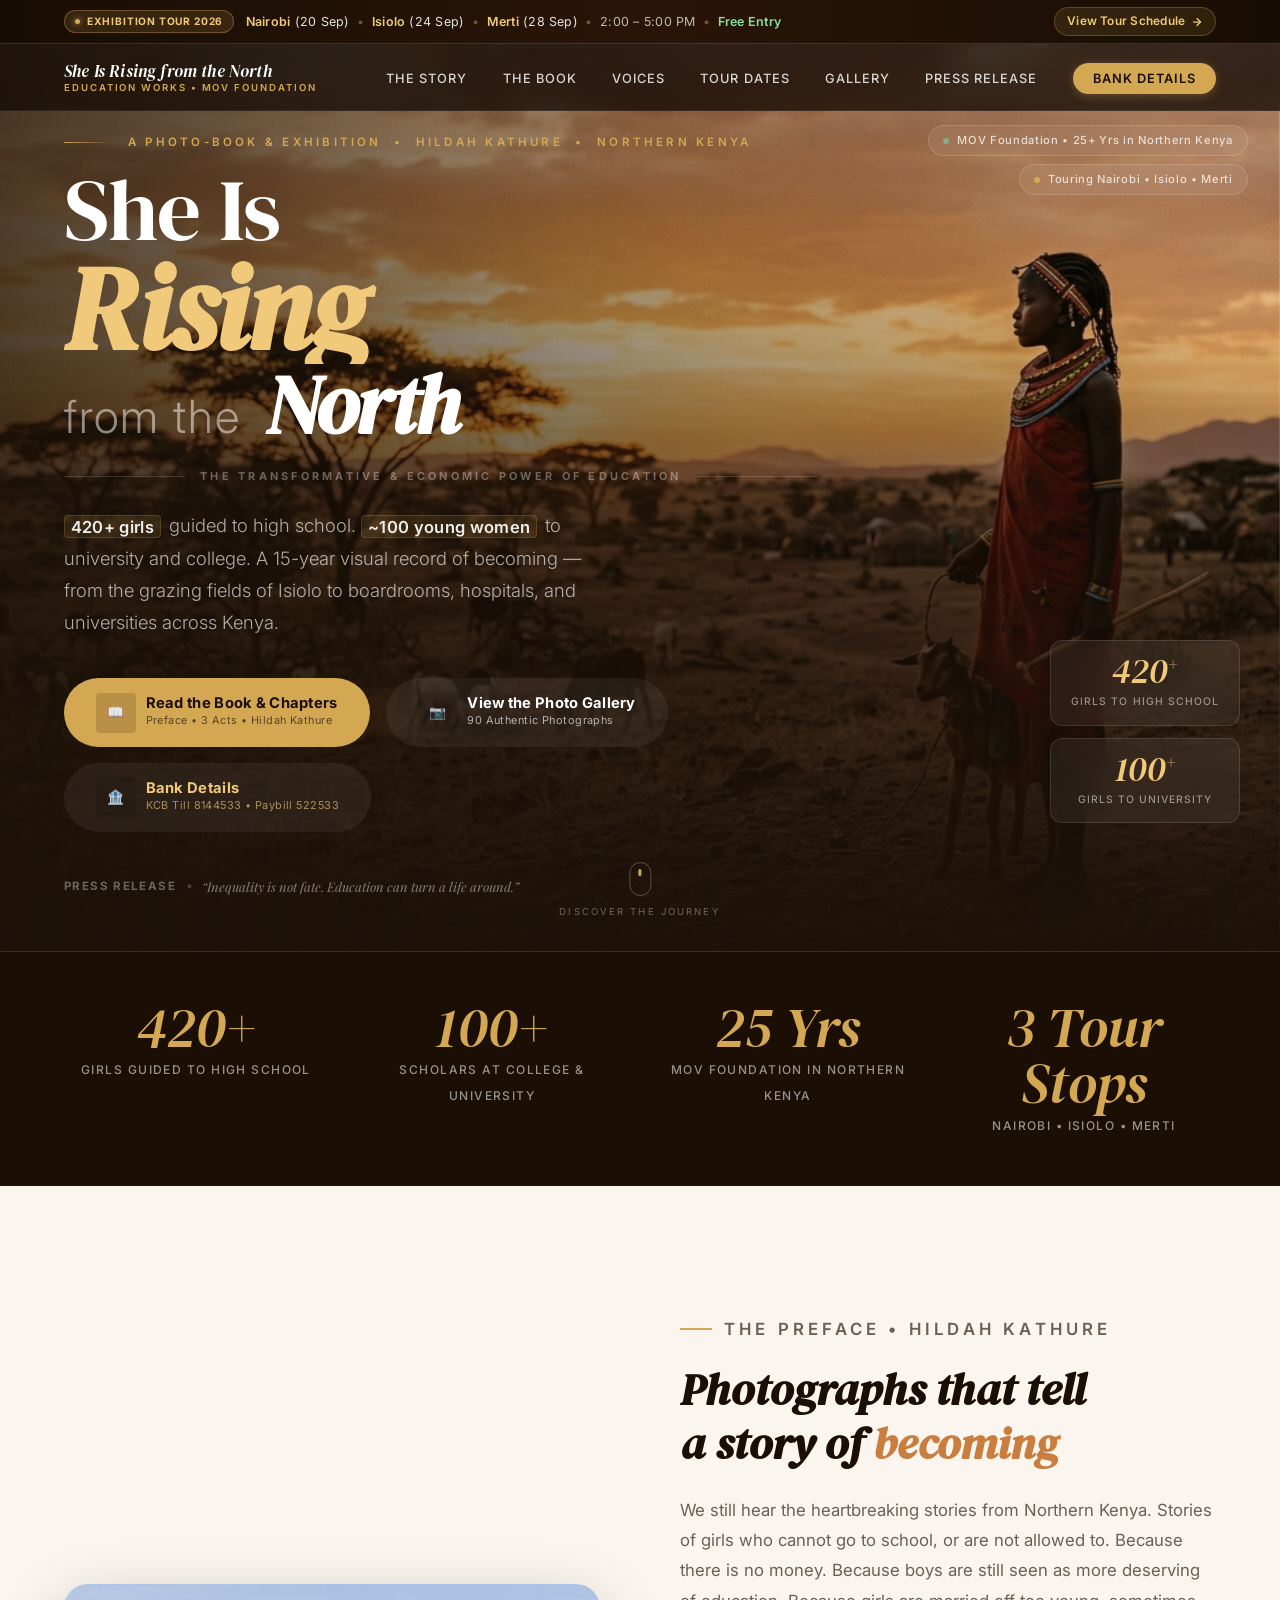
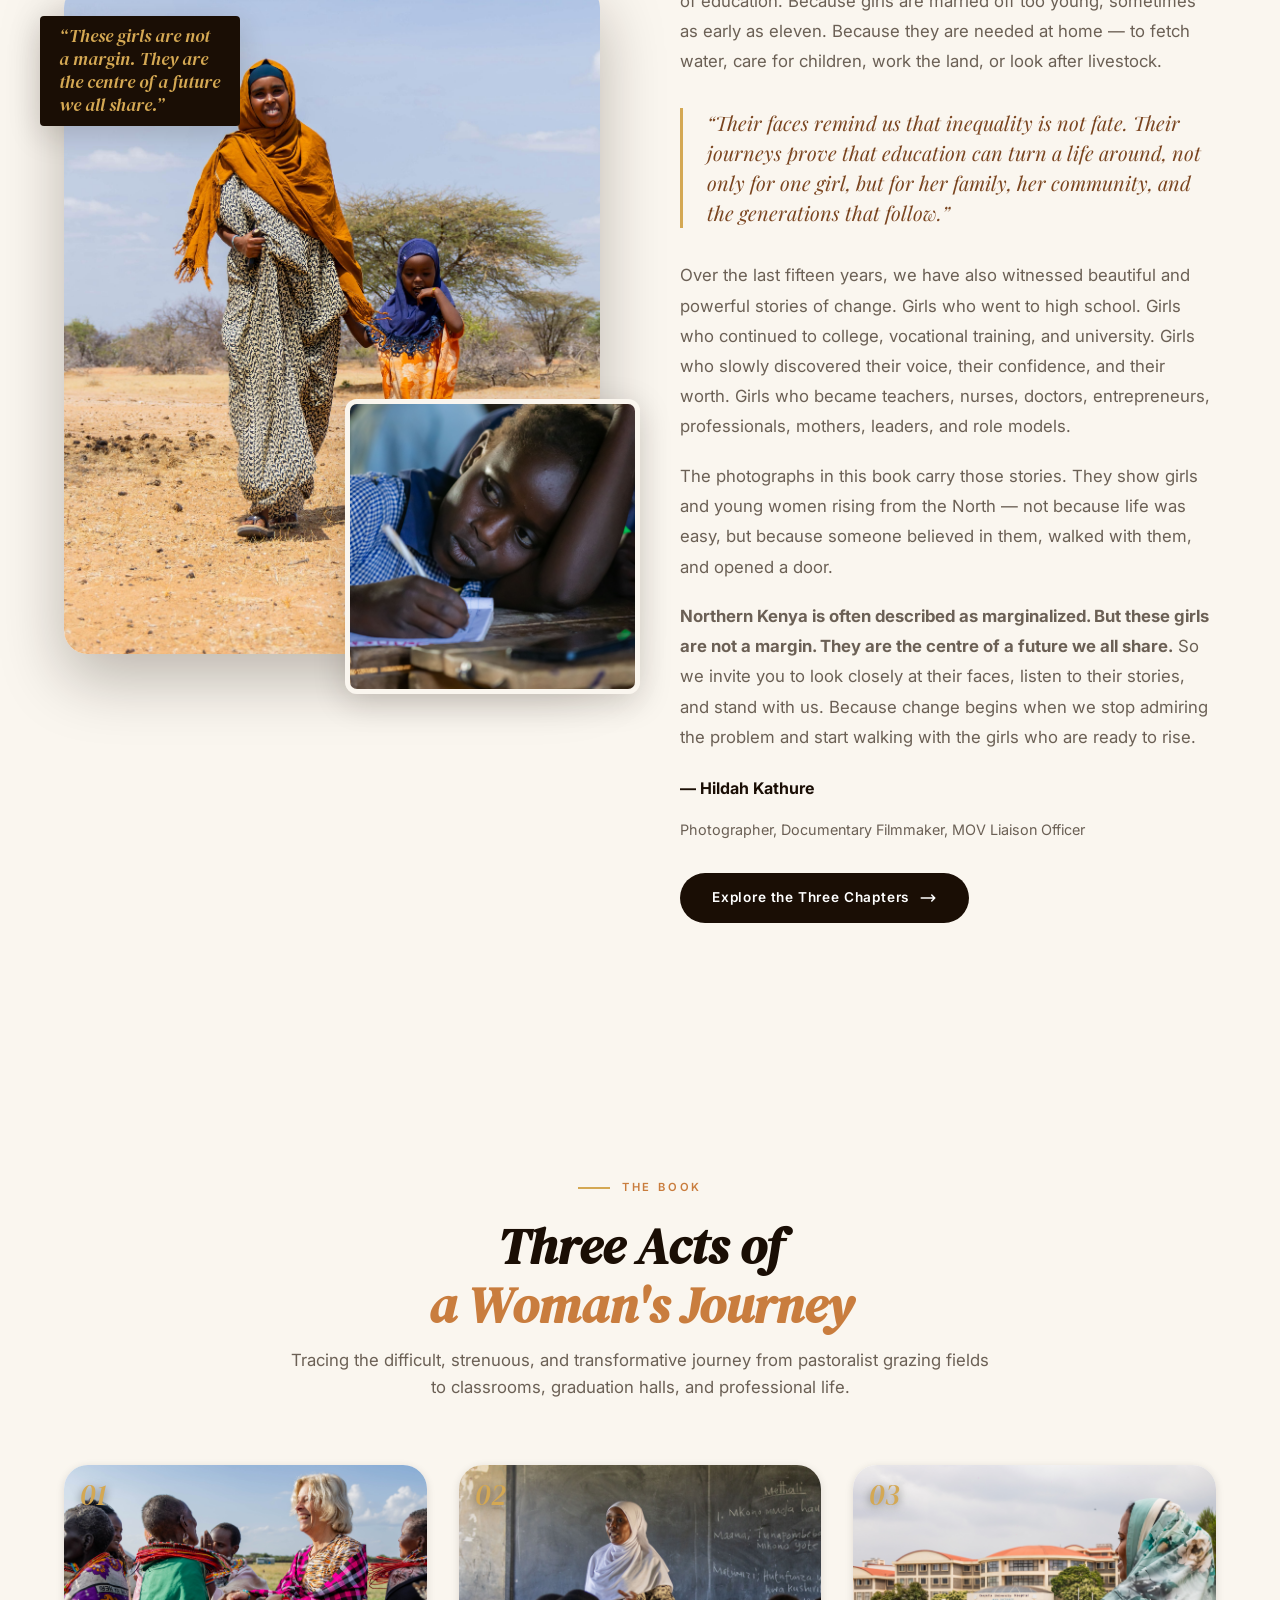
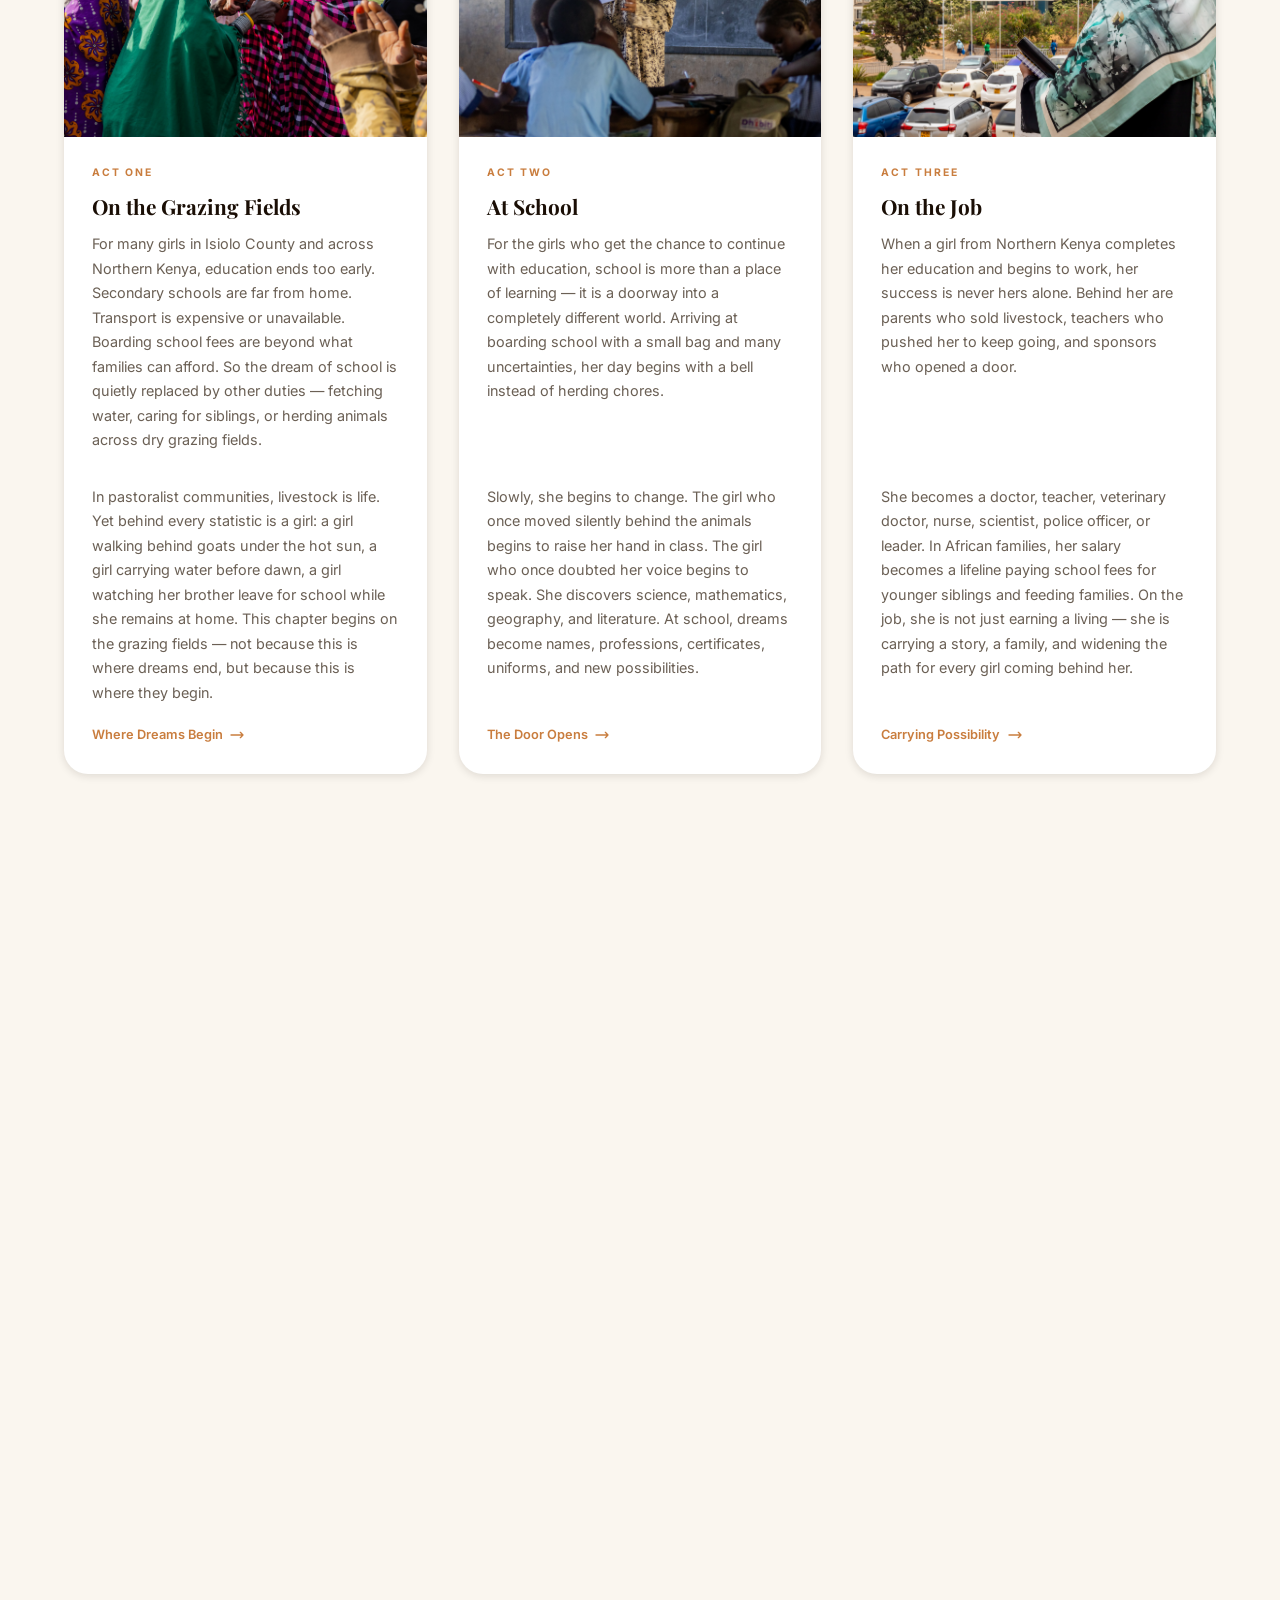
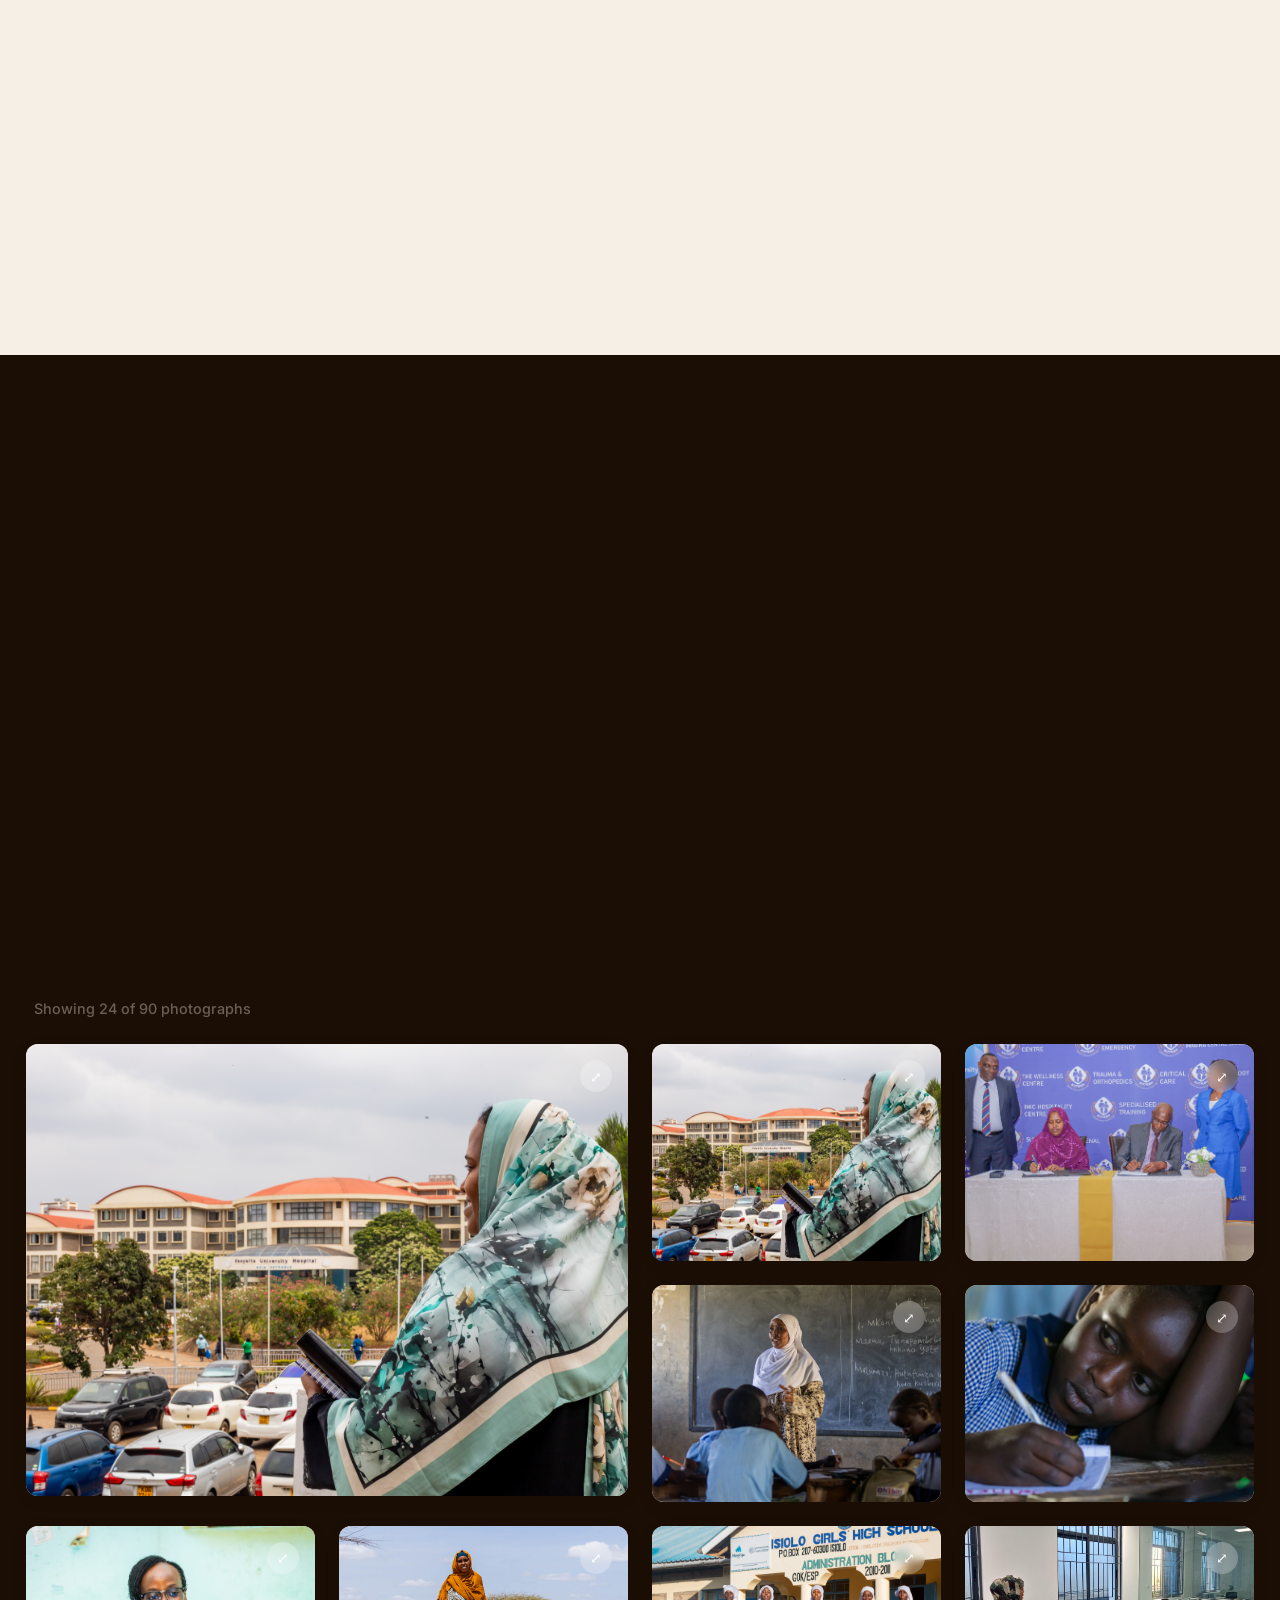
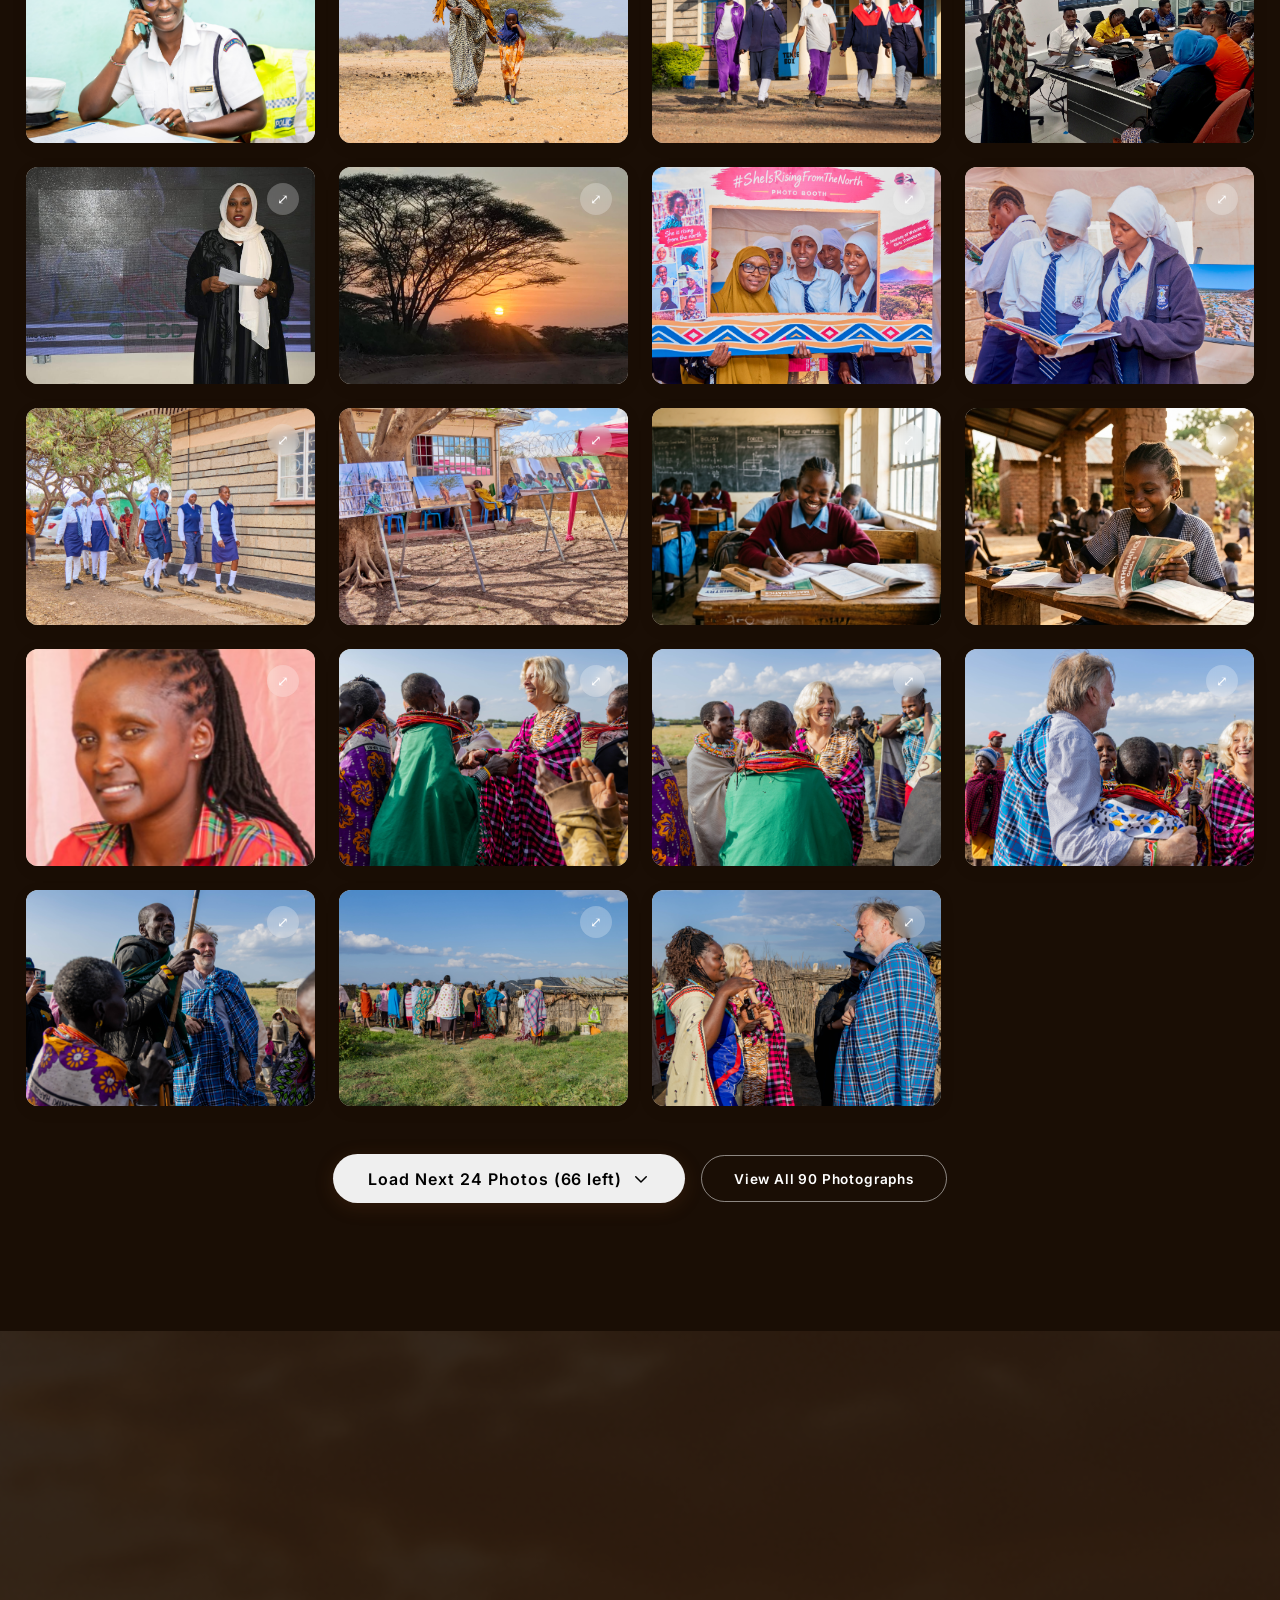
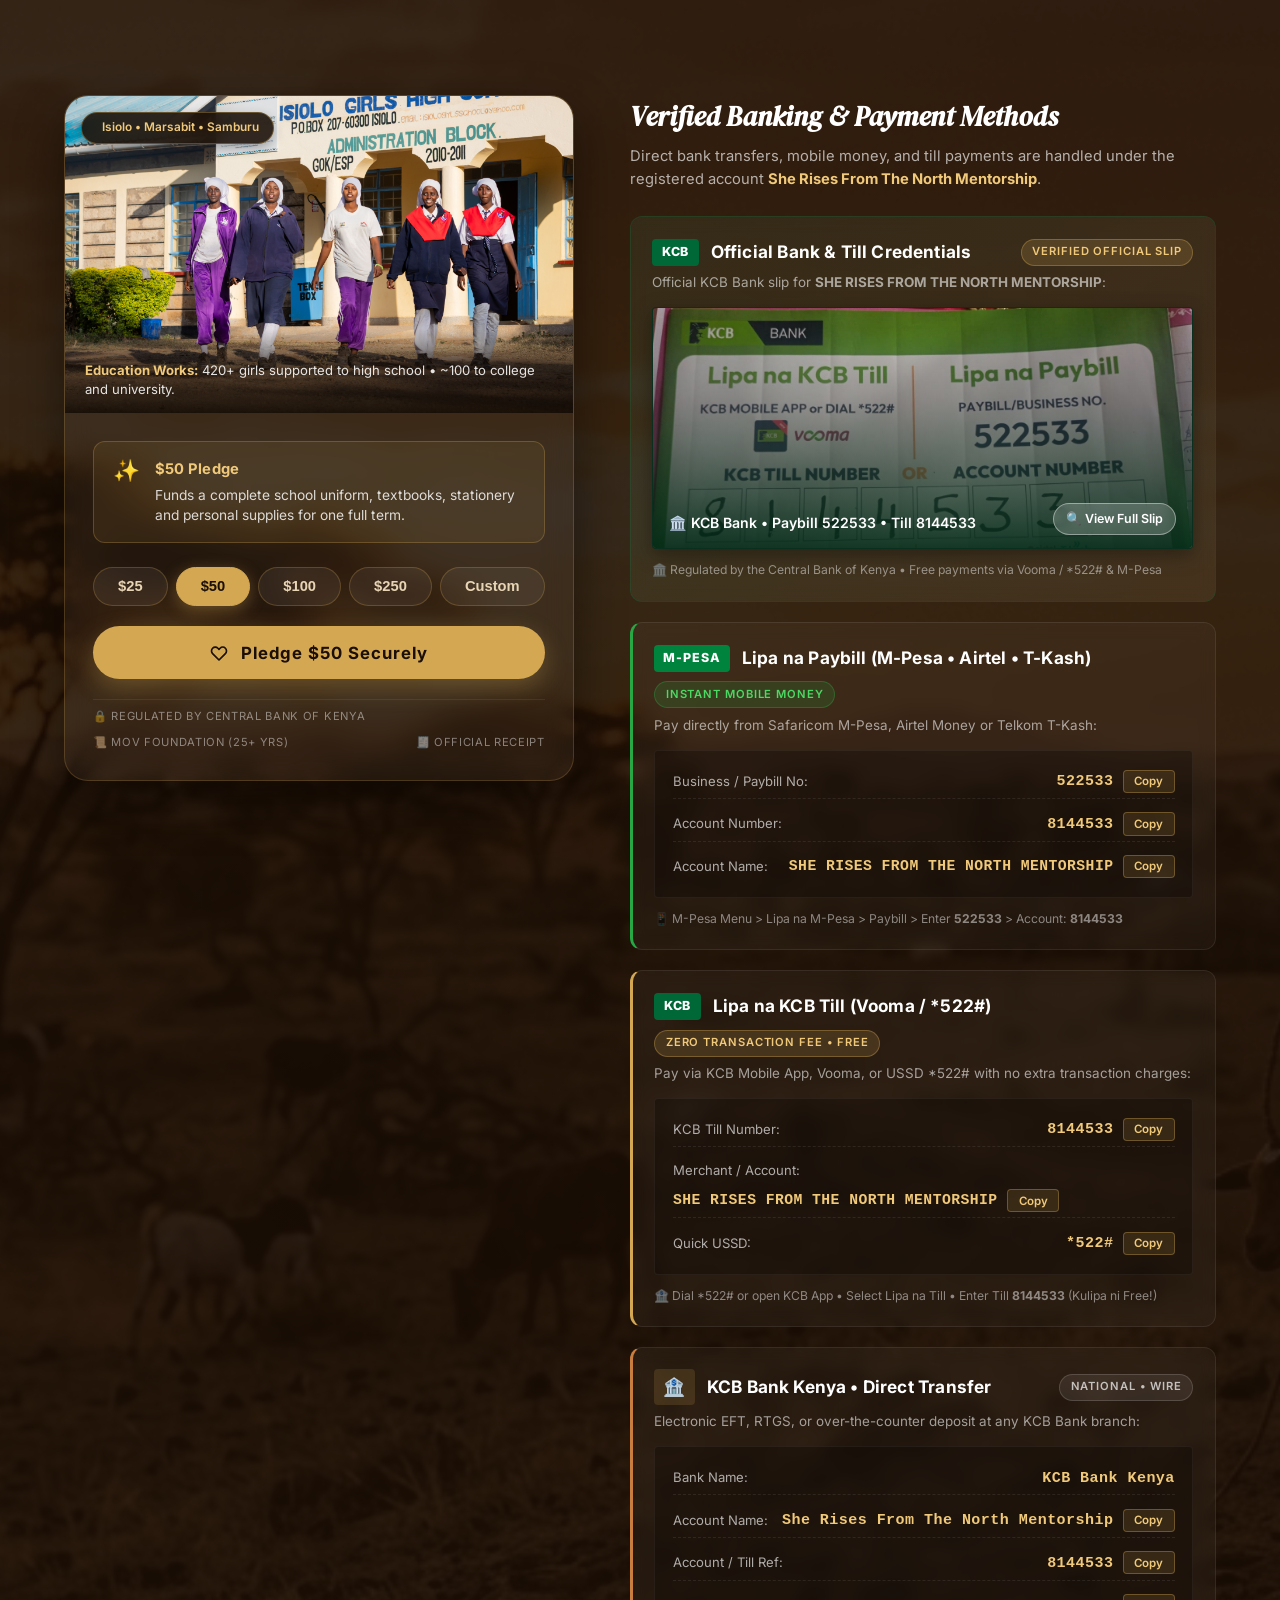
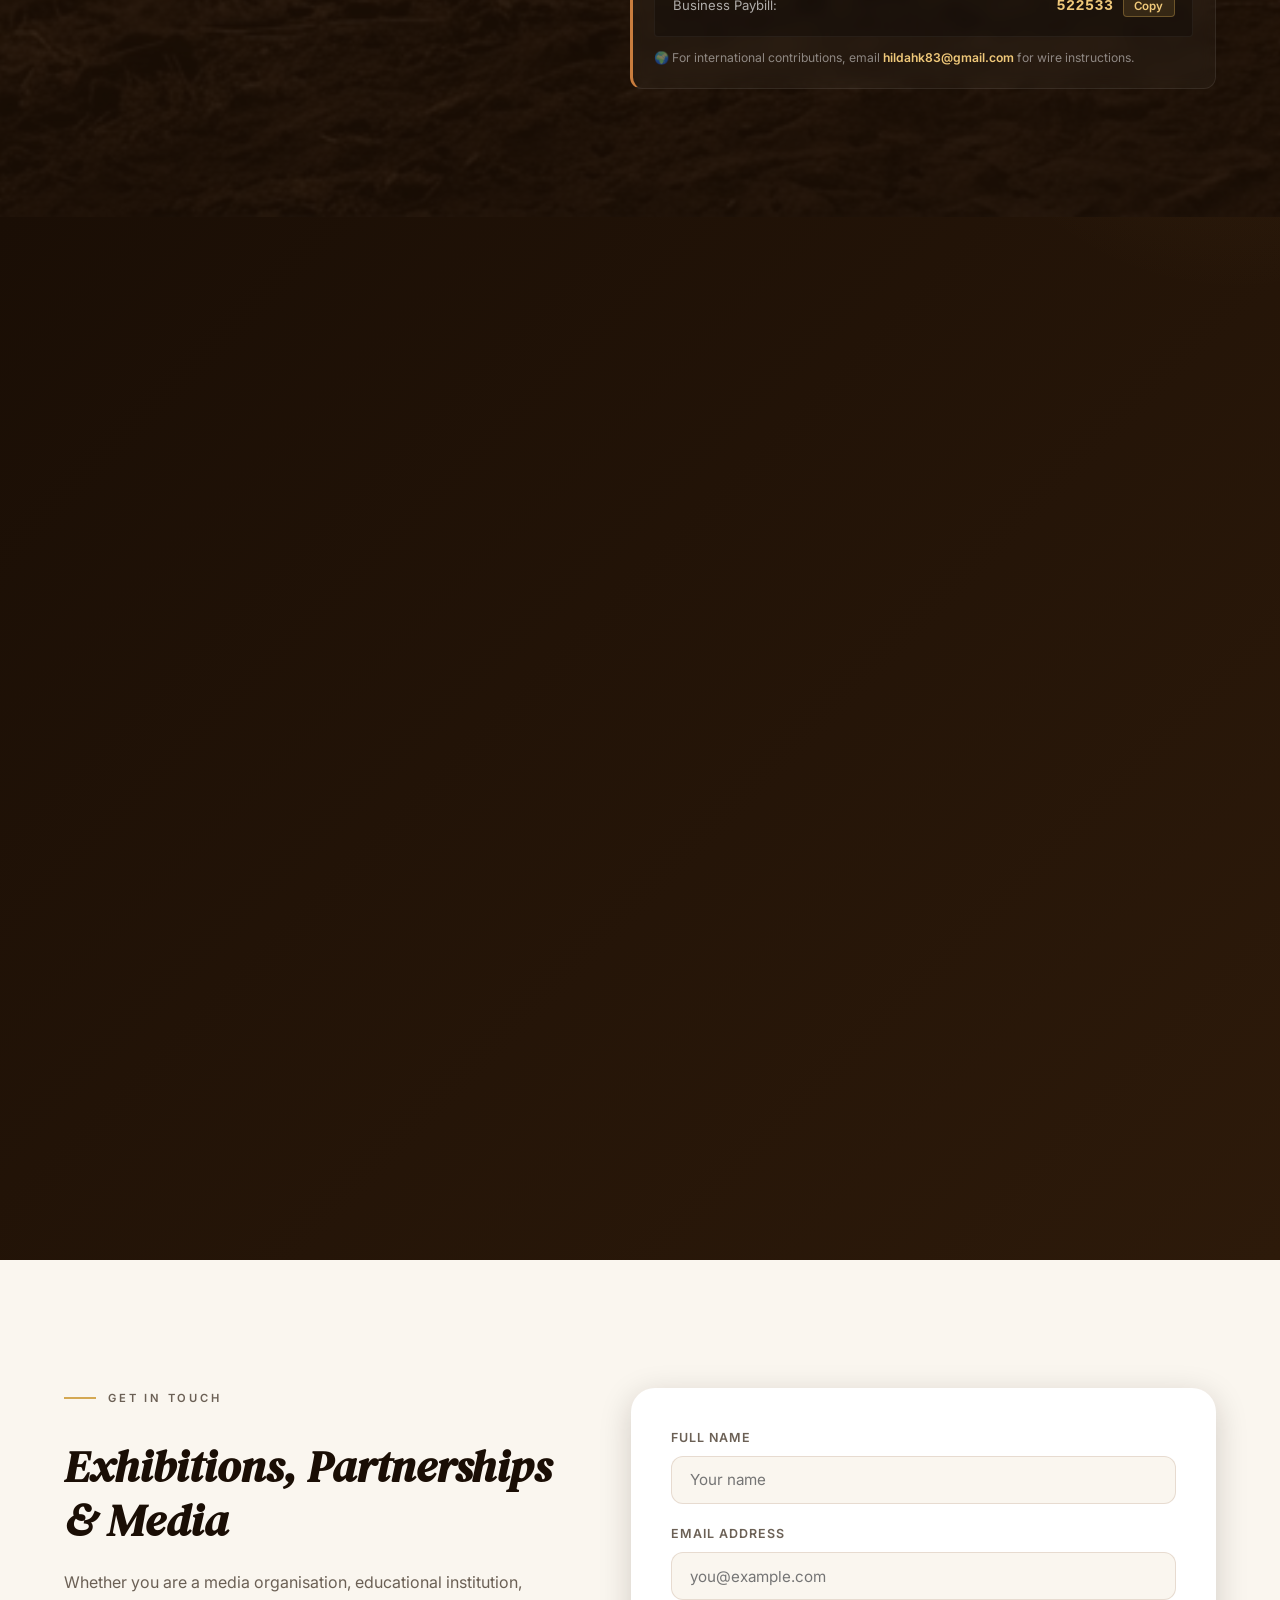
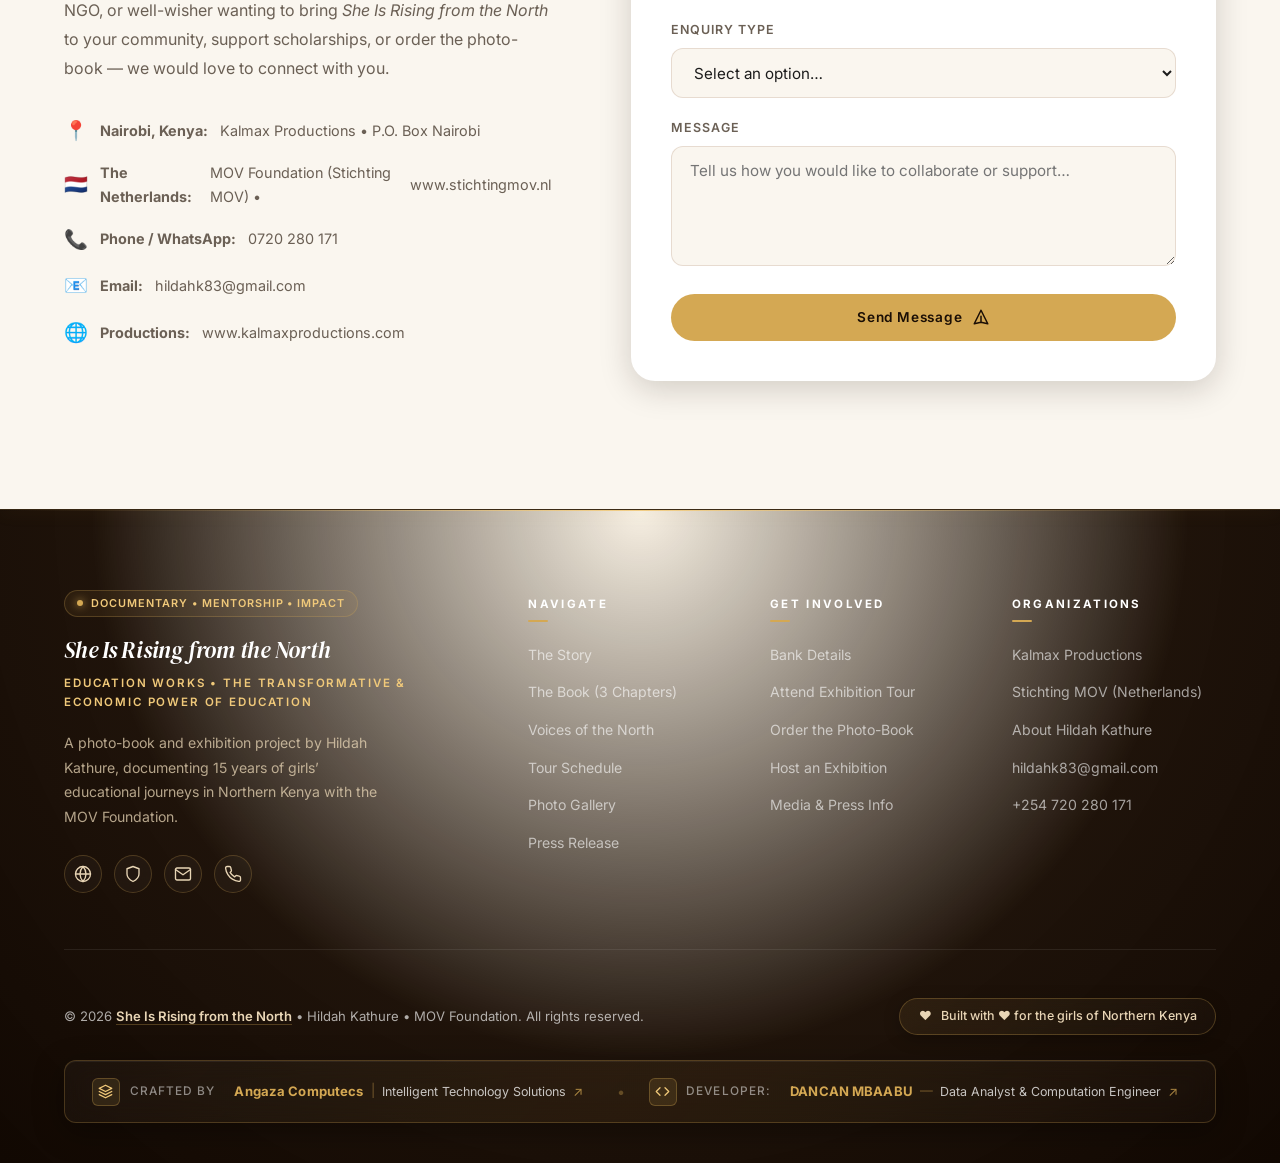
==== commit 469bbc7c: "Fix top header overlap: unify announcement bar and nav in master site-header with smooth scroll coll" ====
--- a/index.html
+++ b/index.html
@@ -33,40 +33,61 @@
 <body>
 
   <!-- ====================================================
-       TOP ANNOUNCEMENT BAR
+       SITE HEADER — Unified Announcement & Navigation
        ==================================================== -->
-  <aside class="announcement-bar" role="banner" aria-label="Tour dates announcement" style="background:#2d1a0a;color:#d4a853;text-align:center;padding:0.6rem 1rem;font-size:0.88rem;font-weight:600;letter-spacing:0.03em;border-bottom:1px solid rgba(212,168,83,0.3);">
-    <span>📍 <strong>Exhibition Tour 2026:</strong> Nairobi (20 Sep) &bull; Isiolo (24 Sep) &bull; Merti (28 Sep) &bull; 2:00 &ndash; 5:00 PM &bull; Free Entry</span>
-    <a href="#tour" style="color:#ffffff;text-decoration:underline;margin-left:0.75rem;font-weight:700;">View Tour Schedule &rarr;</a>
-  </aside>
-
-  <!-- ====================================================
-       NAVIGATION
-       ==================================================== -->
-  <nav class="nav" id="nav" role="navigation" aria-label="Main navigation">
-    <div class="container">
-      <div class="nav__inner">
-        <a href="#hero" class="nav__logo" aria-label="She Is Rising from the North — Home">
-          <span class="nav__logo-title">She Is Rising from the North</span>
-          <span class="nav__logo-sub">Education Works &bull; MOV Foundation</span>
+  <header class="site-header" id="site-header" role="banner">
+    <!-- Top Announcement Bar -->
+    <div class="announcement-bar" role="complementary" aria-label="Tour dates announcement">
+      <div class="container announcement-bar__container">
+        <div class="announcement-bar__content">
+          <span class="announcement-badge">
+            <span class="announcement-badge__dot" aria-hidden="true"></span>
+            Exhibition Tour 2026
+          </span>
+          <span class="announcement-dates">
+            <strong>Nairobi</strong> (20 Sep) <span class="sep">&bull;</span>
+            <strong>Isiolo</strong> (24 Sep) <span class="sep">&bull;</span>
+            <strong>Merti</strong> (28 Sep) <span class="sep">&bull;</span>
+            <span class="announcement-time">2:00 &ndash; 5:00 PM</span> <span class="sep">&bull;</span>
+            <span class="announcement-free">Free Entry</span>
+          </span>
+        </div>
+        <a href="#tour" class="announcement-cta" id="announcement-tour-link">
+          <span>View Tour Schedule</span>
+          <svg width="12" height="12" viewBox="0 0 24 24" fill="none" stroke="currentColor" stroke-width="2.5" stroke-linecap="round" stroke-linejoin="round" aria-hidden="true">
+            <line x1="5" y1="12" x2="19" y2="12"></line>
+            <polyline points="12 5 19 12 12 19"></polyline>
+          </svg>
         </a>
-
-        <ul class="nav__links" role="list">
-          <li><a href="#story">The Story</a></li>
-          <li><a href="#chapters">The Book</a></li>
-          <li><a href="#voices">Voices</a></li>
-          <li><a href="#tour">Tour Dates</a></li>
-          <li><a href="#gallery">Gallery</a></li>
-          <li><a href="#press">Press Release</a></li>
-          <li><a href="#support" class="nav__cta">Bank Details</a></li>
-        </ul>
-
-        <button class="nav__hamburger" id="nav-hamburger" aria-label="Open menu" aria-expanded="false">
-          <span></span><span></span><span></span>
-        </button>
-      </div>
-    </div>
-  </nav>
+      </div>
+    </div>
+
+    <!-- Main Navigation Bar -->
+    <nav class="nav" id="nav" role="navigation" aria-label="Main navigation">
+      <div class="container">
+        <div class="nav__inner">
+          <a href="#hero" class="nav__logo" aria-label="She Is Rising from the North — Home">
+            <span class="nav__logo-title">She Is Rising from the North</span>
+            <span class="nav__logo-sub">Education Works &bull; MOV Foundation</span>
+          </a>
+
+          <ul class="nav__links" role="list">
+            <li><a href="#story">The Story</a></li>
+            <li><a href="#chapters">The Book</a></li>
+            <li><a href="#voices">Voices</a></li>
+            <li><a href="#tour">Tour Dates</a></li>
+            <li><a href="#gallery">Gallery</a></li>
+            <li><a href="#press">Press Release</a></li>
+            <li><a href="#support" class="nav__cta">Bank Details</a></li>
+          </ul>
+
+          <button class="nav__hamburger" id="nav-hamburger" aria-label="Open menu" aria-expanded="false">
+            <span></span><span></span><span></span>
+          </button>
+        </div>
+      </div>
+    </nav>
+  </header>
 
   <!-- Mobile Menu -->
   <div class="mobile-menu" id="mobile-menu" role="dialog" aria-label="Mobile navigation">
--- a/assets/css/style.css
+++ b/assets/css/style.css
@@ -118,26 +118,144 @@
 .text-center { text-align: center; }
 
 /* ============================================================
-   NAVIGATION
+   SITE HEADER — Unified Announcement & Navigation System
    ============================================================ */
-.nav {
+.site-header {
   position: fixed;
   top: 0;
   left: 0;
   right: 0;
   z-index: 1000;
-  padding: 1.25rem 0;
+  transition: transform var(--dur-med) var(--ease-smooth);
+}
+
+/* --- Announcement Bar --- */
+.announcement-bar {
+  background: linear-gradient(90deg, #180d04 0%, #291507 50%, #180d04 100%);
+  border-bottom: 1px solid rgba(212, 168, 83, 0.22);
+  color: var(--clr-sand);
+  font-size: 0.76rem;
+  letter-spacing: 0.02em;
+  padding: 0.45rem 0;
+  transition: max-height 0.35s var(--ease-smooth), opacity 0.25s ease, padding 0.35s ease;
+  overflow: hidden;
+  max-height: 52px;
+}
+
+.announcement-bar__container {
+  display: flex;
+  align-items: center;
+  justify-content: space-between;
+  gap: 1rem;
+}
+
+.announcement-bar__content {
+  display: flex;
+  align-items: center;
+  gap: 0.75rem;
+  flex-wrap: wrap;
+}
+
+.announcement-badge {
+  display: inline-flex;
+  align-items: center;
+  gap: 0.45rem;
+  padding: 0.15rem 0.6rem;
+  border-radius: var(--radius-pill);
+  background: rgba(212, 168, 83, 0.15);
+  border: 1px solid rgba(212, 168, 83, 0.35);
+  color: var(--clr-gold-light);
+  font-size: 0.64rem;
+  font-weight: 700;
+  letter-spacing: 0.08em;
+  text-transform: uppercase;
+}
+
+.announcement-badge__dot {
+  width: 5px;
+  height: 5px;
+  border-radius: 50%;
+  background: var(--clr-gold);
+  box-shadow: 0 0 6px var(--clr-gold);
+}
+
+.announcement-dates {
+  color: rgba(255, 255, 255, 0.88);
+  font-size: 0.78rem;
+}
+
+.announcement-dates strong {
+  color: var(--clr-gold-light);
+  font-weight: 600;
+}
+
+.announcement-dates .sep {
+  color: rgba(212, 168, 83, 0.45);
+  margin: 0 0.2rem;
+}
+
+.announcement-time {
+  color: rgba(255, 255, 255, 0.7);
+}
+
+.announcement-free {
+  color: #8ade9e;
+  font-weight: 600;
+}
+
+.announcement-cta {
+  display: inline-flex;
+  align-items: center;
+  gap: 0.35rem;
+  color: var(--clr-gold-light);
+  font-weight: 600;
+  font-size: 0.74rem;
+  text-decoration: none;
+  padding: 0.25rem 0.75rem;
+  border-radius: var(--radius-pill);
+  background: rgba(212, 168, 83, 0.12);
+  border: 1px solid rgba(212, 168, 83, 0.28);
+  transition: all var(--dur-fast);
+  white-space: nowrap;
+}
+
+.announcement-cta:hover {
+  background: var(--clr-gold);
+  color: var(--clr-earth-deep);
+  border-color: var(--clr-gold);
+  transform: translateX(2px);
+}
+
+/* --- Main Navigation Bar --- */
+.nav {
+  position: relative;
+  width: 100%;
+  padding: 1.1rem 0;
+  background: rgba(18, 9, 3, 0.75);
+  backdrop-filter: blur(16px);
+  -webkit-backdrop-filter: blur(16px);
+  border-bottom: 1px solid rgba(255, 255, 255, 0.06);
   transition: background var(--dur-med) var(--ease-smooth),
               padding var(--dur-med) var(--ease-smooth),
-              box-shadow var(--dur-med) var(--ease-smooth);
-}
-
-.nav.scrolled {
-  background: rgba(26, 14, 5, 0.96);
-  backdrop-filter: blur(20px);
-  -webkit-backdrop-filter: blur(20px);
+              box-shadow var(--dur-med) var(--ease-smooth),
+              border-color var(--dur-med) var(--ease-smooth);
+}
+
+/* Scrolled States (Collapses announcement smoothly, docks navbar cleanly) */
+.site-header.scrolled .announcement-bar {
+  max-height: 0;
+  padding: 0;
+  opacity: 0;
+  border-bottom: none;
+}
+
+.site-header.scrolled .nav {
   padding: 0.75rem 0;
-  box-shadow: var(--shadow-md);
+  background: rgba(18, 9, 3, 0.96);
+  backdrop-filter: blur(24px);
+  -webkit-backdrop-filter: blur(24px);
+  border-bottom: 1px solid rgba(212, 168, 83, 0.2);
+  box-shadow: 0 10px 30px rgba(0, 0, 0, 0.5);
 }
 
 .nav__inner {
@@ -149,12 +267,13 @@
 .nav__logo {
   display: flex;
   flex-direction: column;
-  line-height: 1.1;
+  line-height: 1.15;
+  text-decoration: none;
 }
 
 .nav__logo-title {
   font-family: var(--font-display);
-  font-size: 1.05rem;
+  font-size: 1.08rem;
   font-style: italic;
   color: var(--clr-white);
   letter-spacing: 0.01em;
@@ -171,7 +290,7 @@
 .nav__links {
   display: flex;
   align-items: center;
-  gap: 2.5rem;
+  gap: 2.2rem;
   list-style: none;
 }
 
@@ -180,9 +299,10 @@
   font-weight: 500;
   letter-spacing: 0.08em;
   text-transform: uppercase;
-  color: rgba(255,255,255,0.8);
+  color: rgba(255, 255, 255, 0.82);
   transition: color var(--dur-fast);
   position: relative;
+  text-decoration: none;
 }
 
 .nav__links a::after {
@@ -206,12 +326,14 @@
   padding: 0.5rem 1.25rem;
   border-radius: var(--radius-pill);
   font-weight: 600 !important;
-  transition: background var(--dur-fast), transform var(--dur-fast);
+  box-shadow: 0 2px 10px rgba(212, 168, 83, 0.3);
+  transition: background var(--dur-fast), transform var(--dur-fast), box-shadow var(--dur-fast);
 }
 
 .nav__cta:hover {
   background: var(--clr-gold-light) !important;
   transform: translateY(-1px);
+  box-shadow: 0 4px 16px rgba(212, 168, 83, 0.45);
 }
 
 .nav__cta::after { display: none !important; }
@@ -240,11 +362,12 @@
    ============================================================ */
 .hero {
   position: relative;
-  height: 100svh;
-  min-height: 640px;
-  display: flex;
-  align-items: flex-end;
+  min-height: 100svh;
+  display: flex;
+  flex-direction: column;
+  justify-content: flex-end;
   overflow: hidden;
+  padding-top: calc(105px + 2rem);
 }
 
 /* Background */
@@ -301,7 +424,7 @@
 /* Credential pills — top right */
 .hero__credentials {
   position: absolute;
-  top: 5.5rem;
+  top: calc(105px + 1.25rem);
   right: 2rem;
   z-index: 10;
   display: flex;
@@ -349,7 +472,8 @@
 .hero__content {
   position: relative;
   z-index: 5;
-  padding-bottom: clamp(3rem, 8vh, 5.5rem);
+  margin-top: auto;
+  padding-bottom: clamp(2.5rem, 6vh, 4.5rem);
   width: 100%;
 }
 
@@ -360,7 +484,7 @@
   display: flex;
   align-items: center;
   gap: 1rem;
-  margin-bottom: 1.5rem;
+  margin-bottom: 1.25rem;
   opacity: 0;
   animation: fadeUp 0.7s 0.3s var(--ease-smooth) forwards;
 }
@@ -389,7 +513,7 @@
   font-family: var(--font-display);
   line-height: 0.95;
   margin-bottom: 1.5rem;
-  gap: 0.05em;
+  gap: 0.04em;
 }
 
 .hero__title-word {
@@ -400,7 +524,7 @@
 }
 
 .hero__title-word--1 {
-  font-size: clamp(3.2rem, 8.5vw, 7.5rem);
+  font-size: clamp(2.7rem, 6.8vw, 6.2rem);
   font-weight: 400;
   color: var(--clr-white);
   letter-spacing: -0.01em;
@@ -408,7 +532,7 @@
 }
 
 .hero__title-word--2 {
-  font-size: clamp(4rem, 11vw, 10rem);
+  font-size: clamp(3.5rem, 9.2vw, 8.5rem);
   animation: titleSlide 0.9s 0.7s var(--ease-smooth) forwards;
 }
 
@@ -420,7 +544,7 @@
 }
 
 .hero__title-word--3 {
-  font-size: clamp(3rem, 8vw, 7rem);
+  font-size: clamp(2.5rem, 6.5vw, 5.8rem);
   display: flex;
   align-items: baseline;
   gap: 0.3em;
@@ -3095,6 +3219,26 @@
   .story__img-accent { display: none; }
   
   .payment-card { padding: 1.1rem; }
+
+  /* Header & Announcement mobile */
+  .announcement-bar {
+    max-height: 90px;
+    padding: 0.4rem 0;
+  }
+  .announcement-bar__container {
+    flex-direction: column;
+    gap: 0.35rem;
+    text-align: center;
+    justify-content: center;
+  }
+  .announcement-bar__content {
+    justify-content: center;
+    font-size: 0.74rem;
+  }
+  .announcement-cta {
+    font-size: 0.7rem;
+    padding: 0.15rem 0.6rem;
+  }
 
   /* Footer mobile */
   .footer__bottom-row {
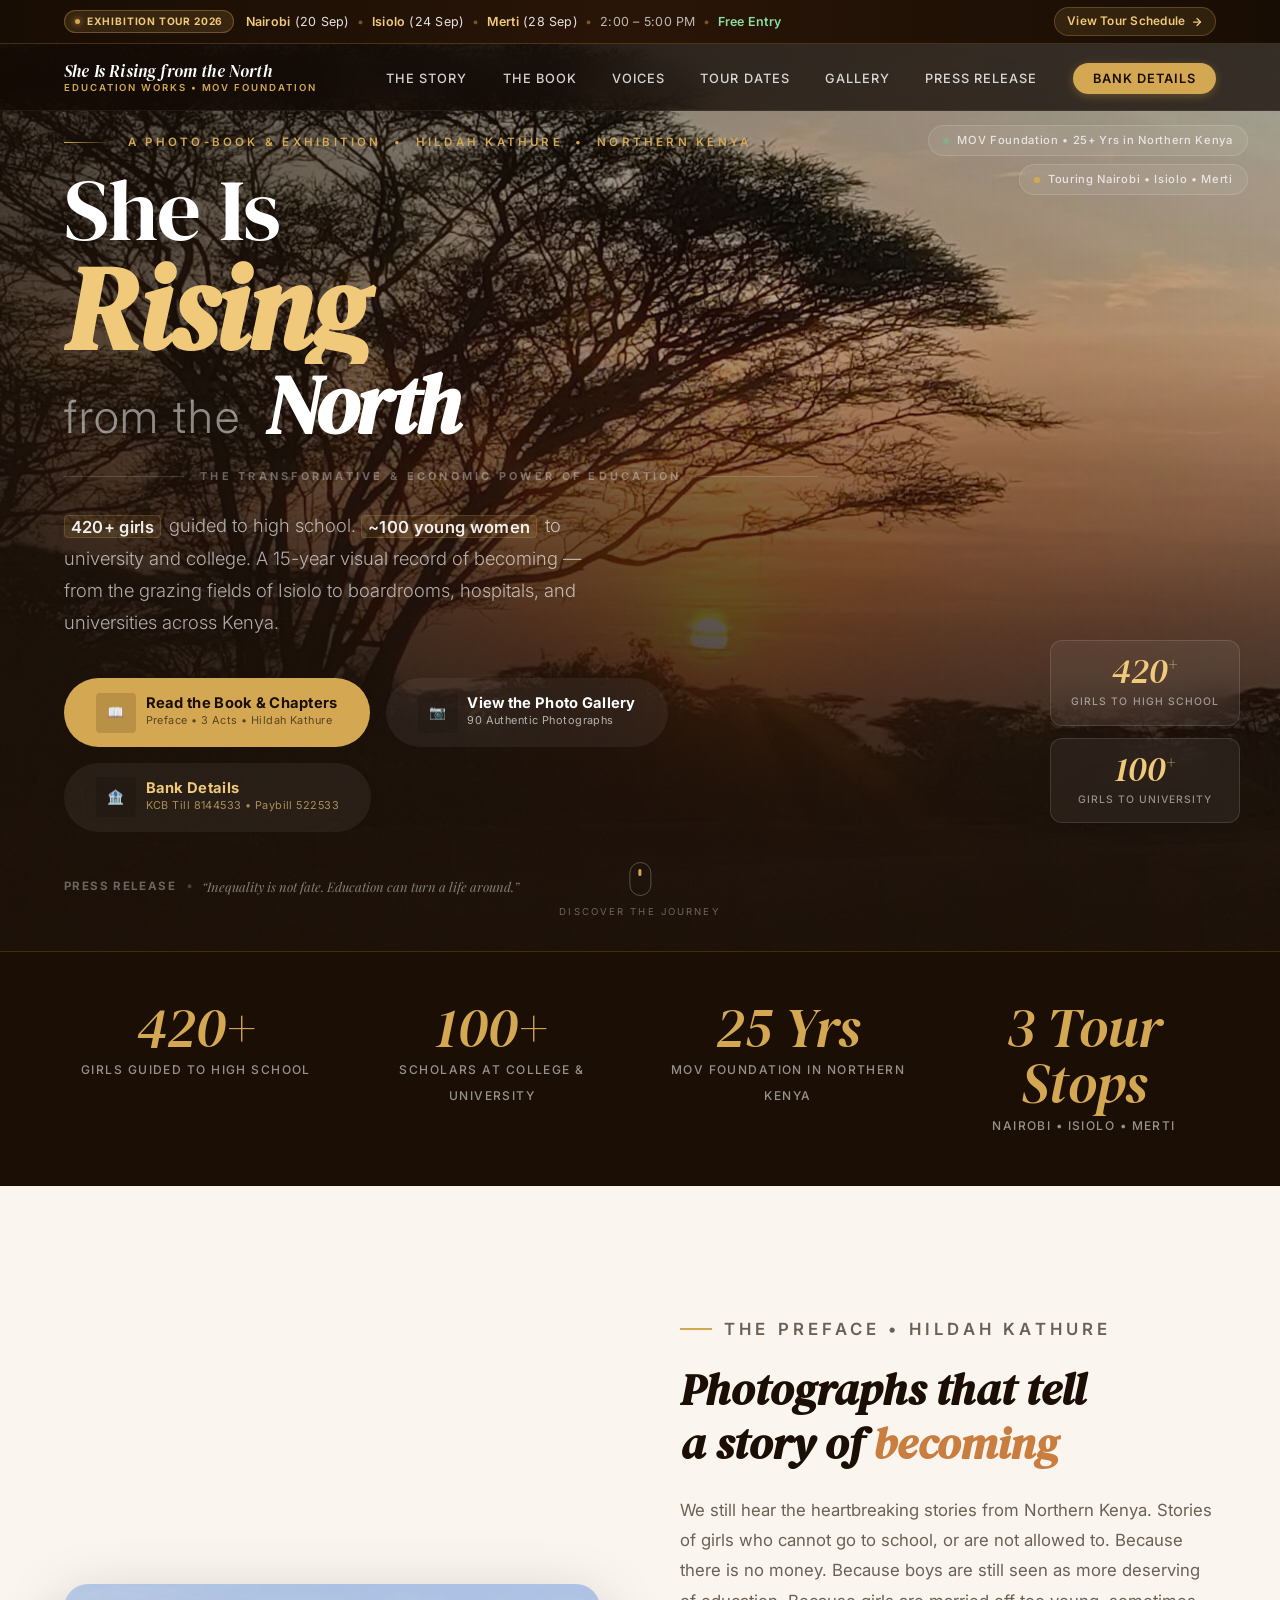
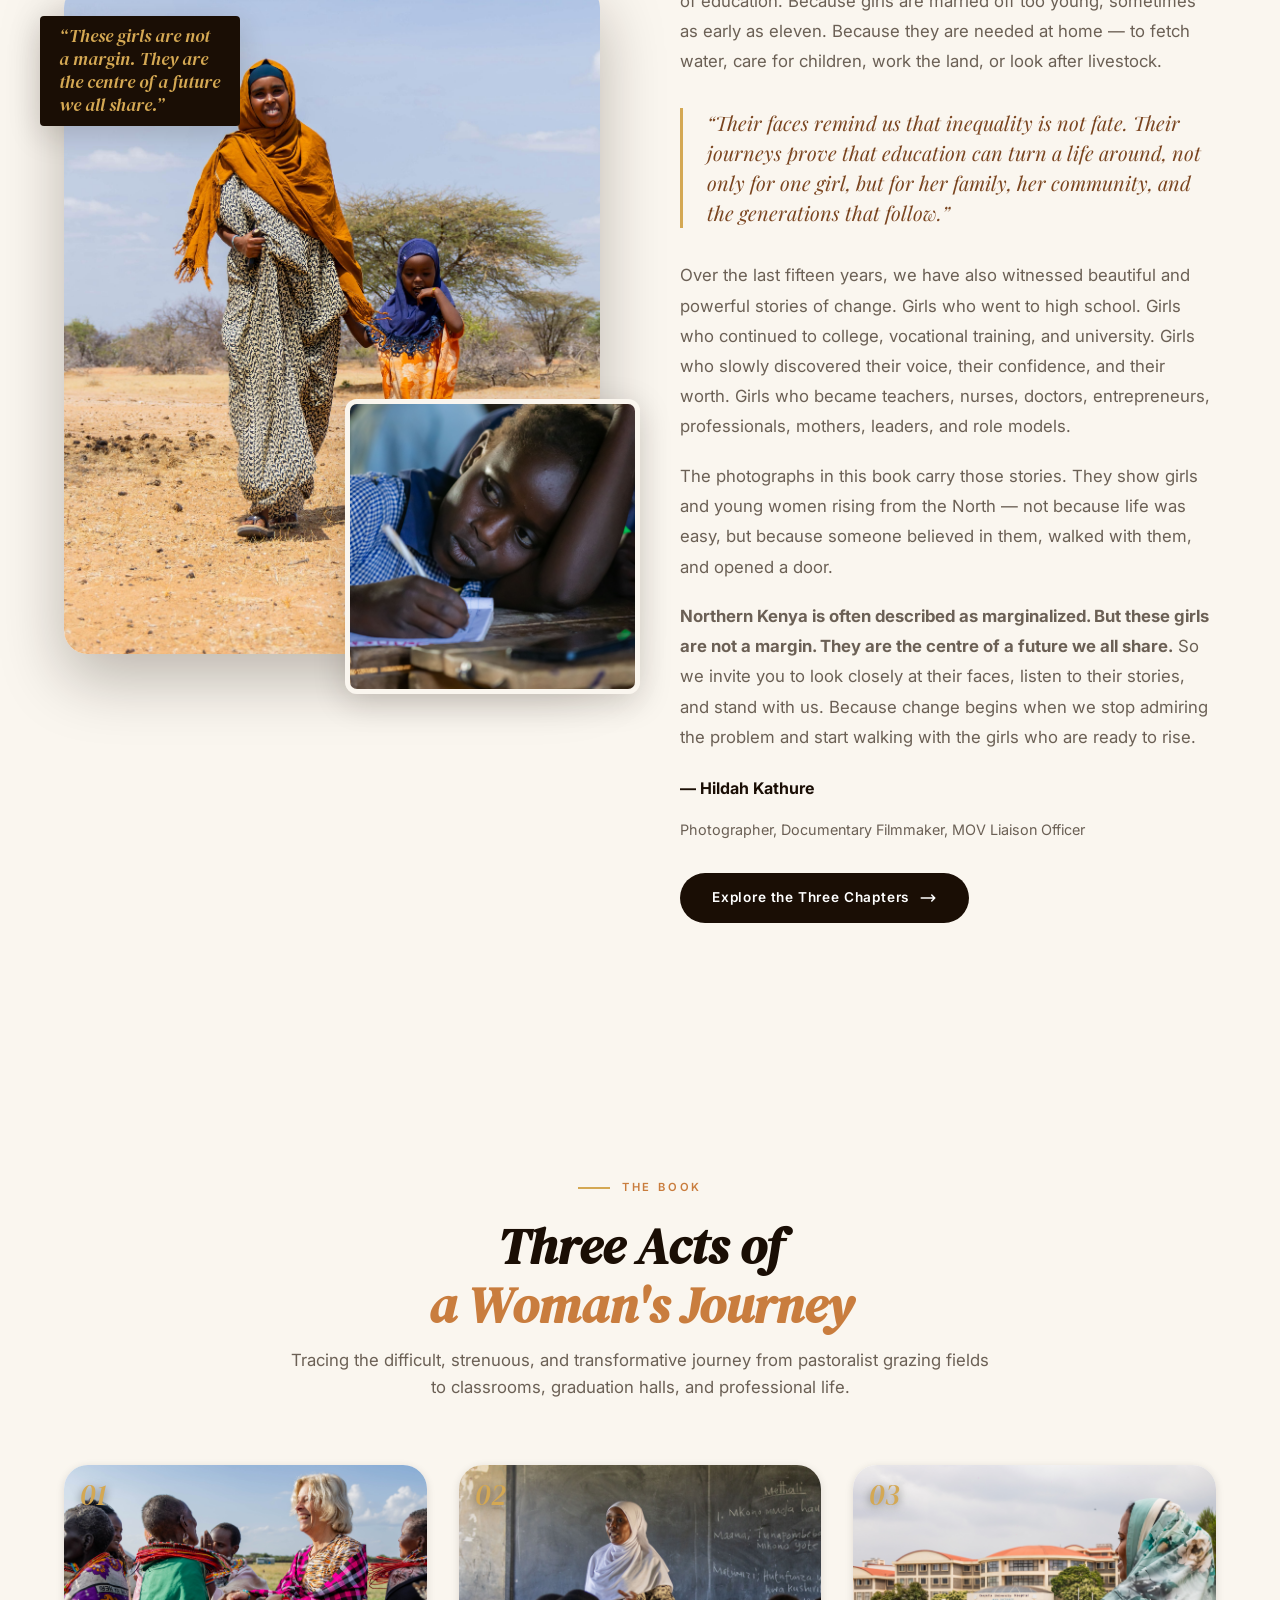
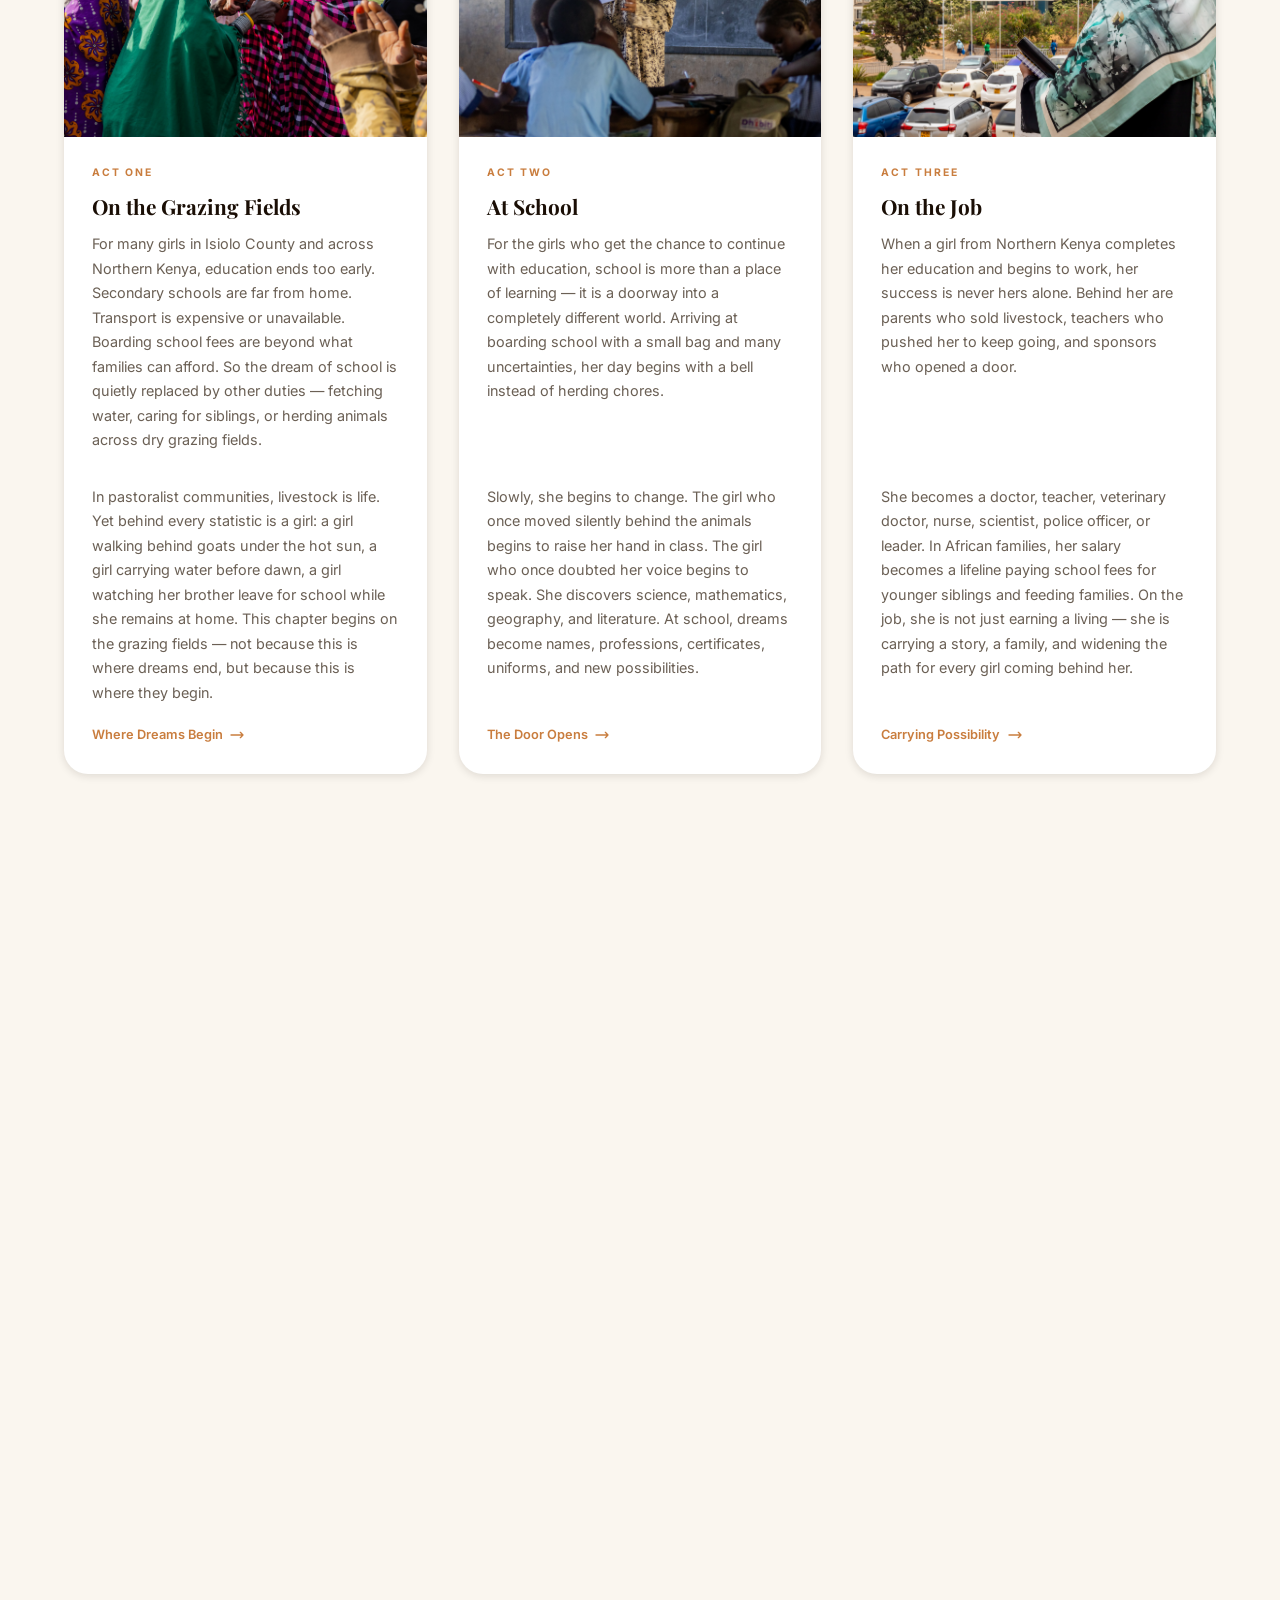
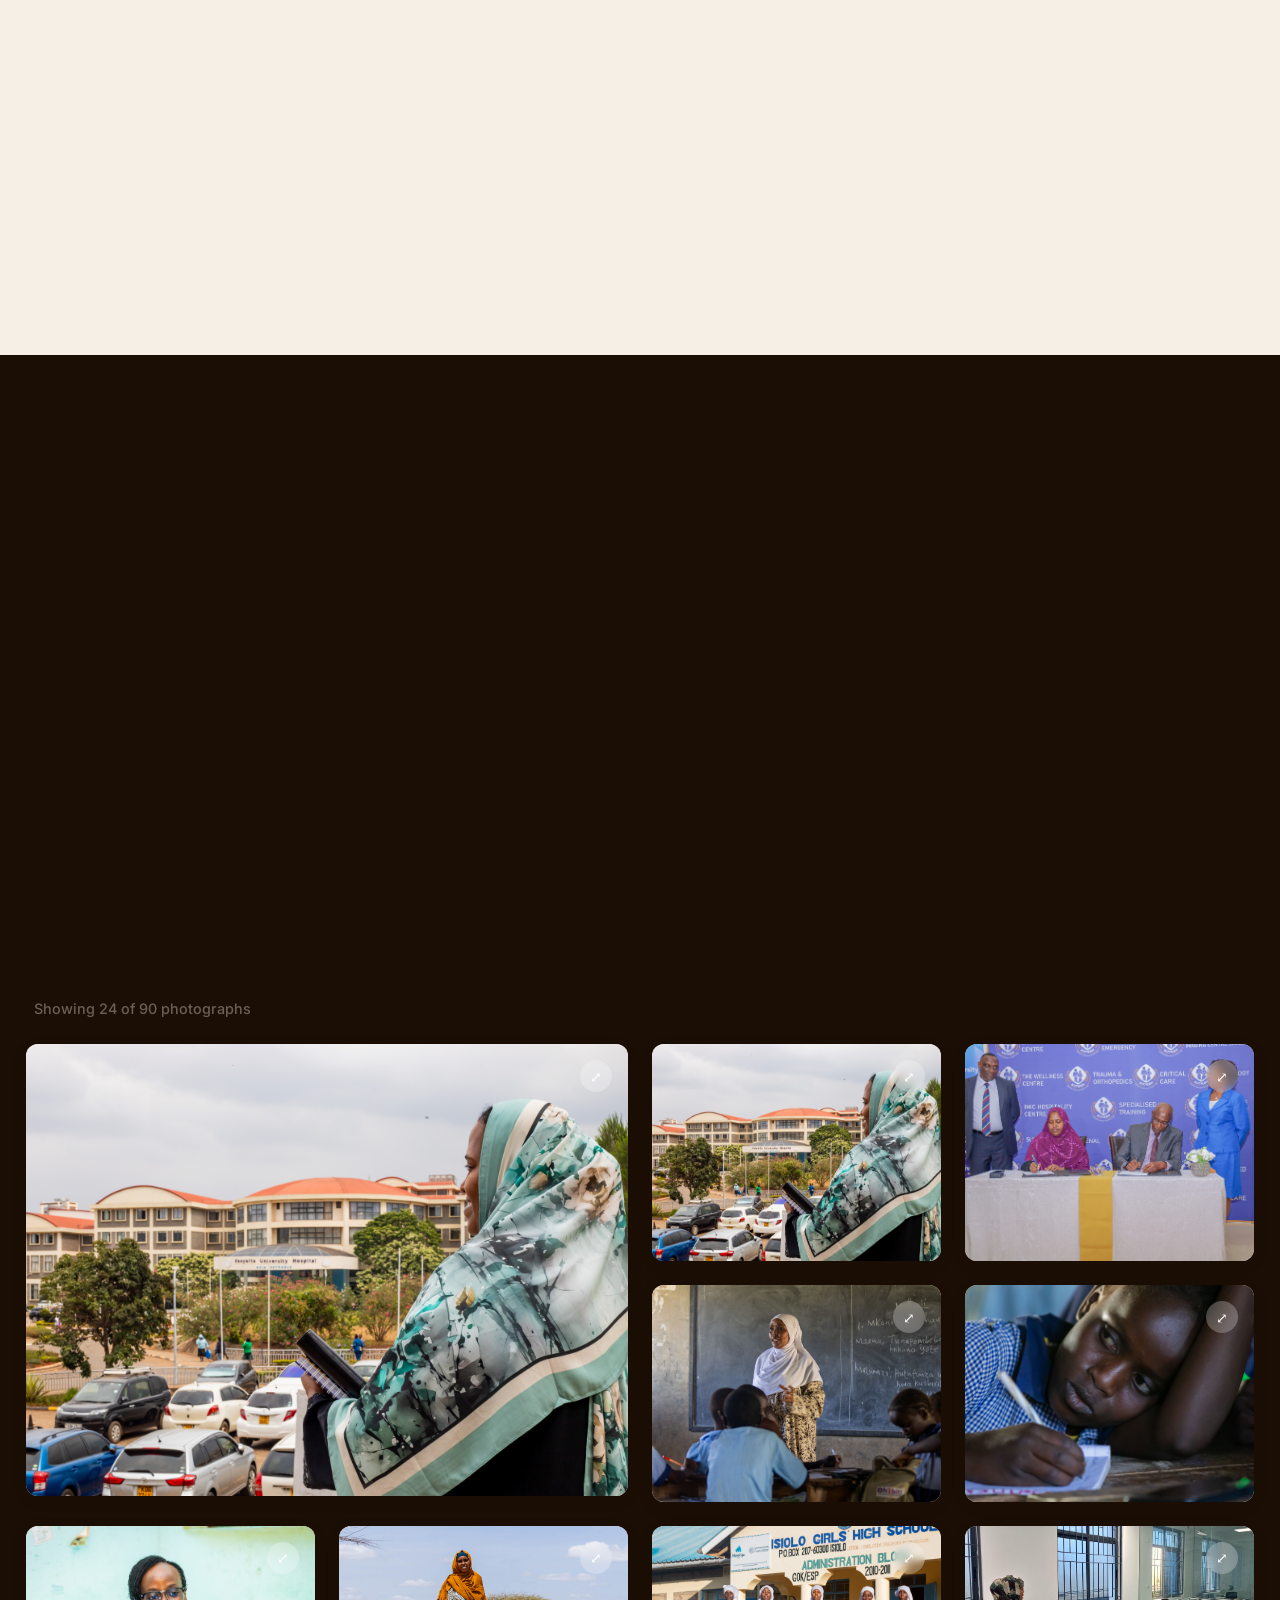
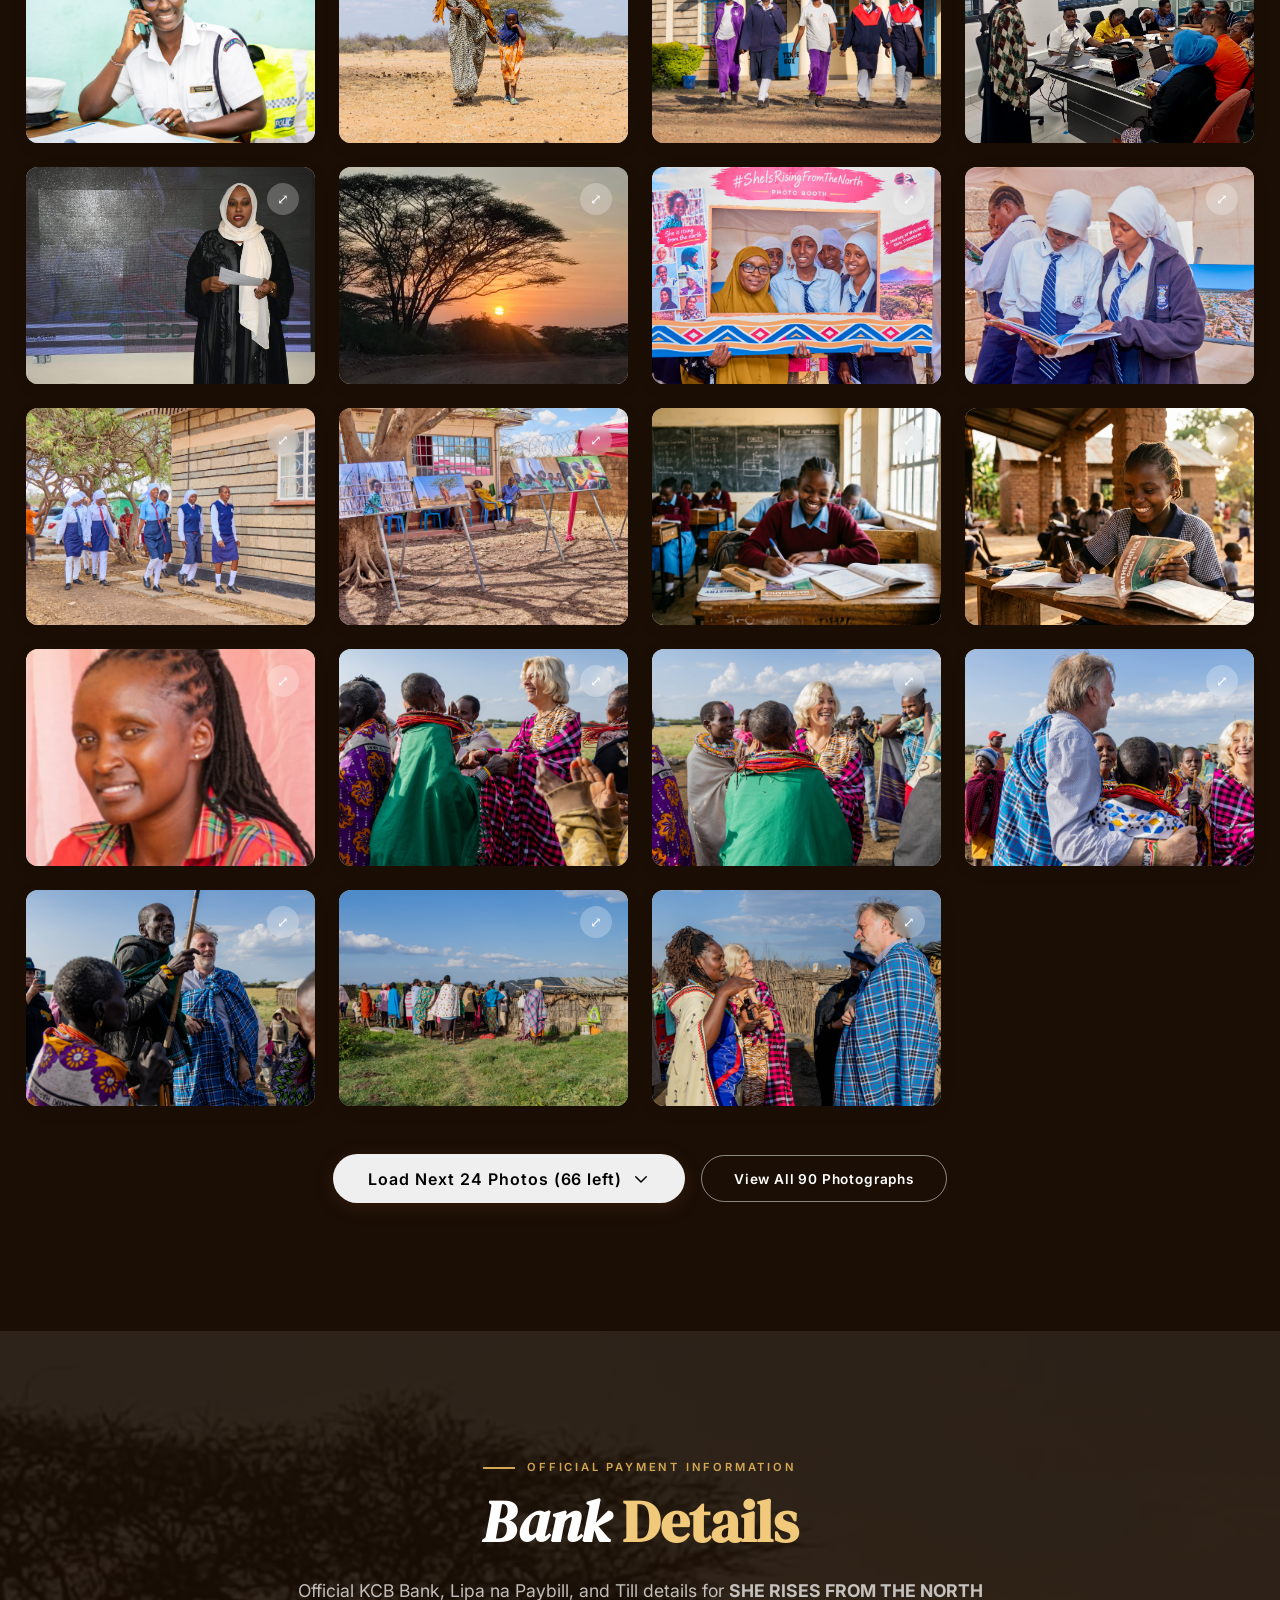
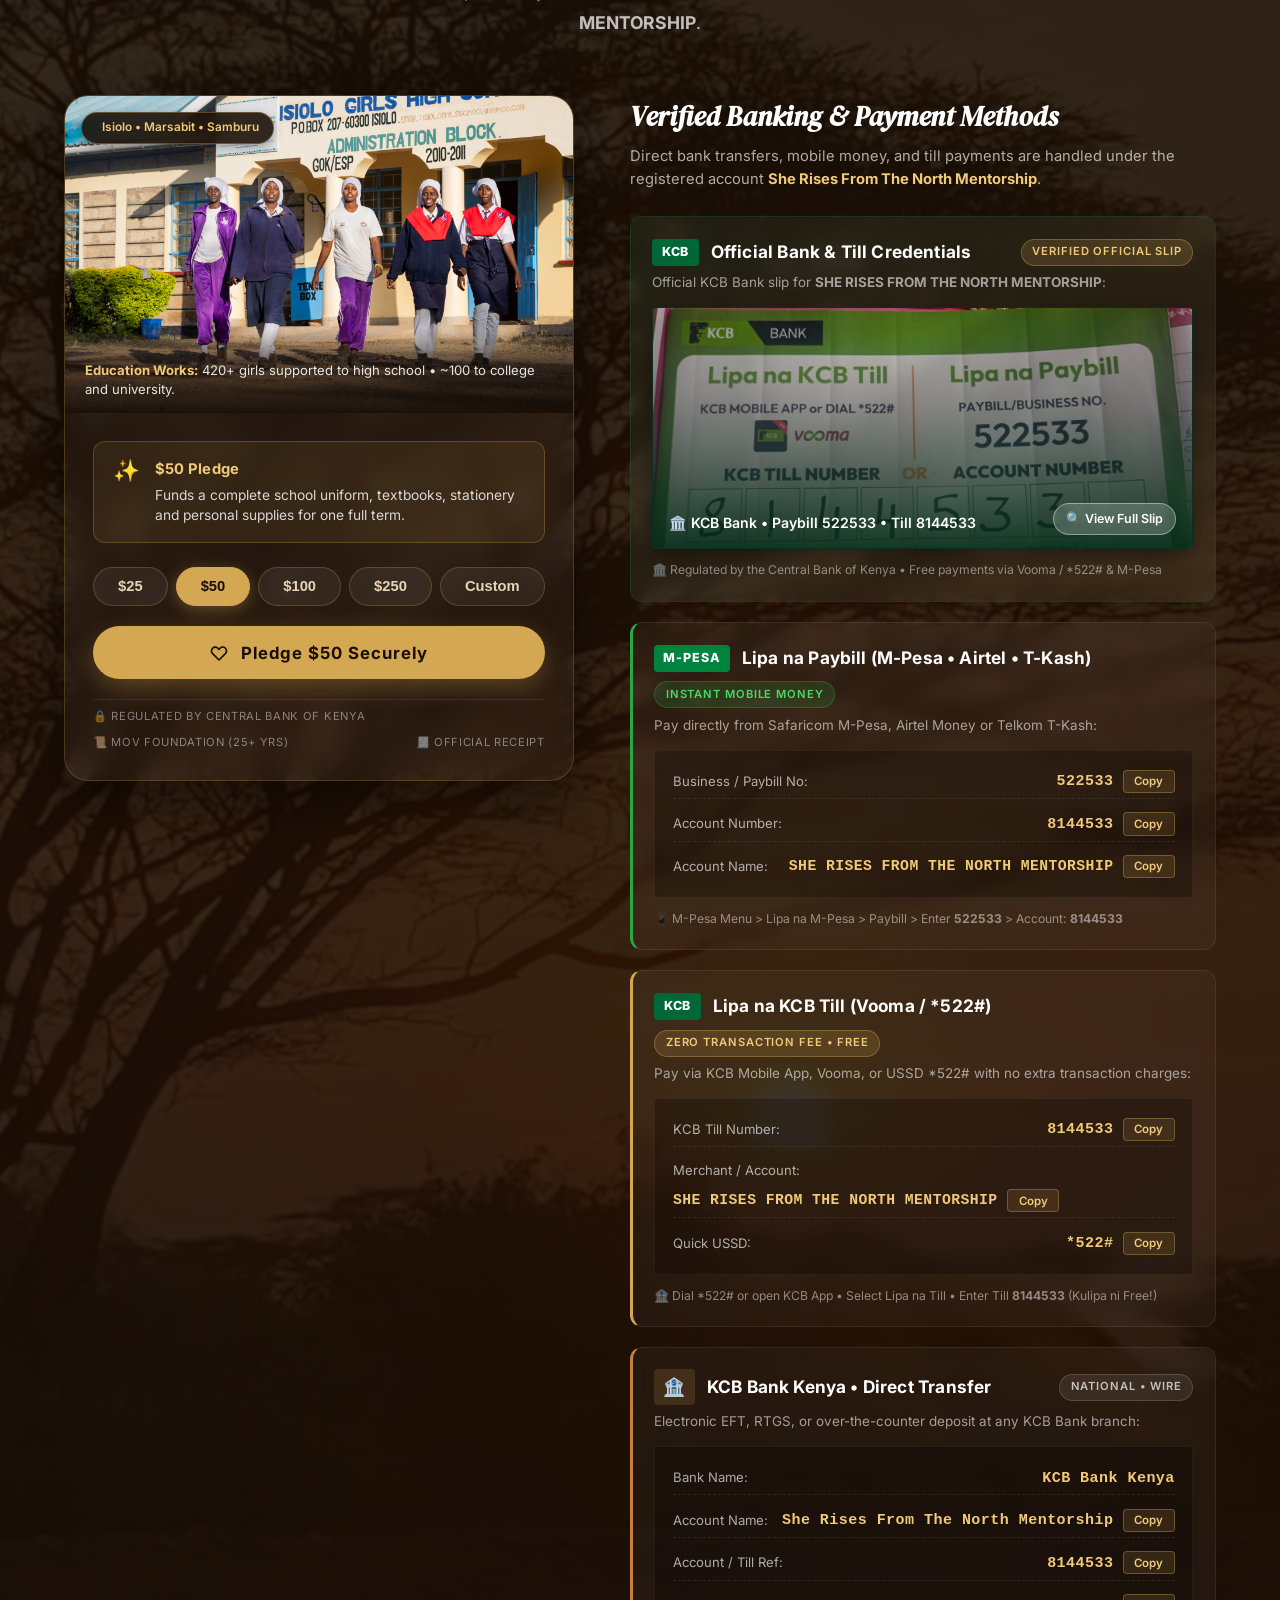
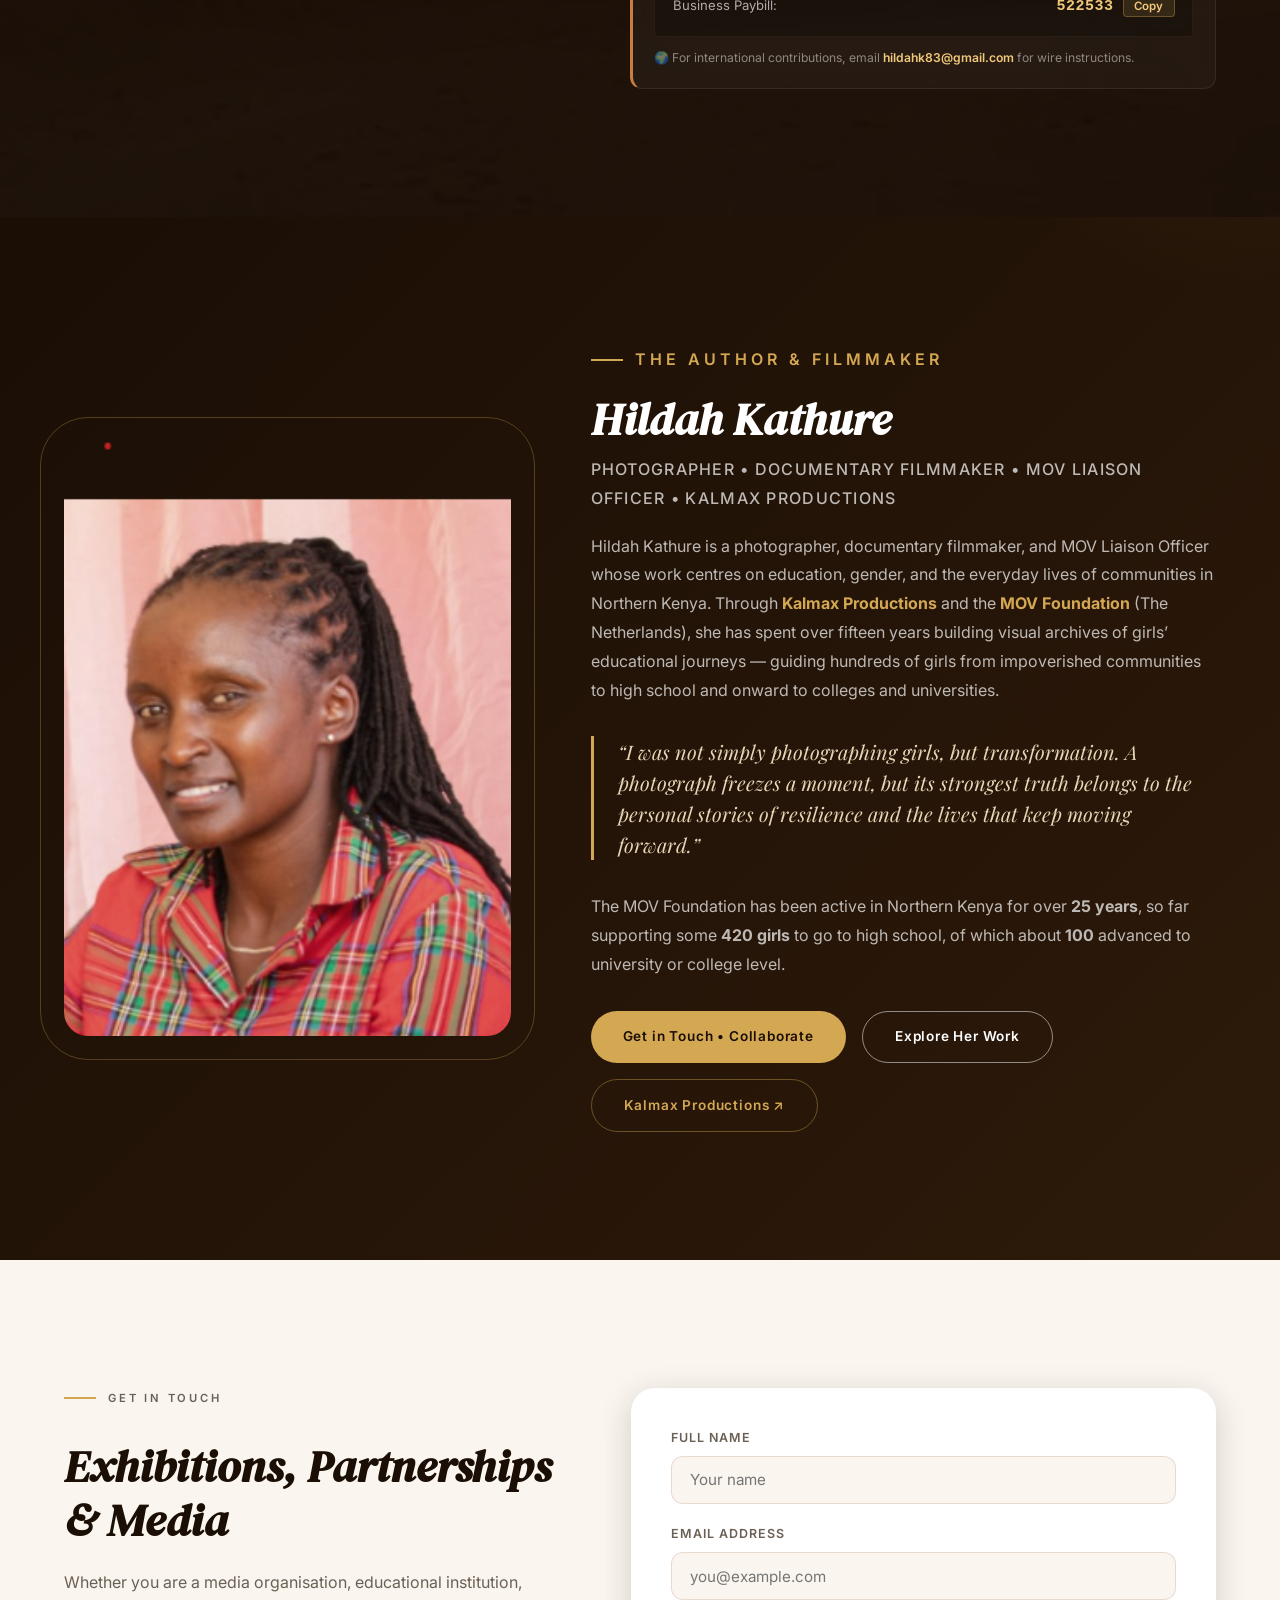
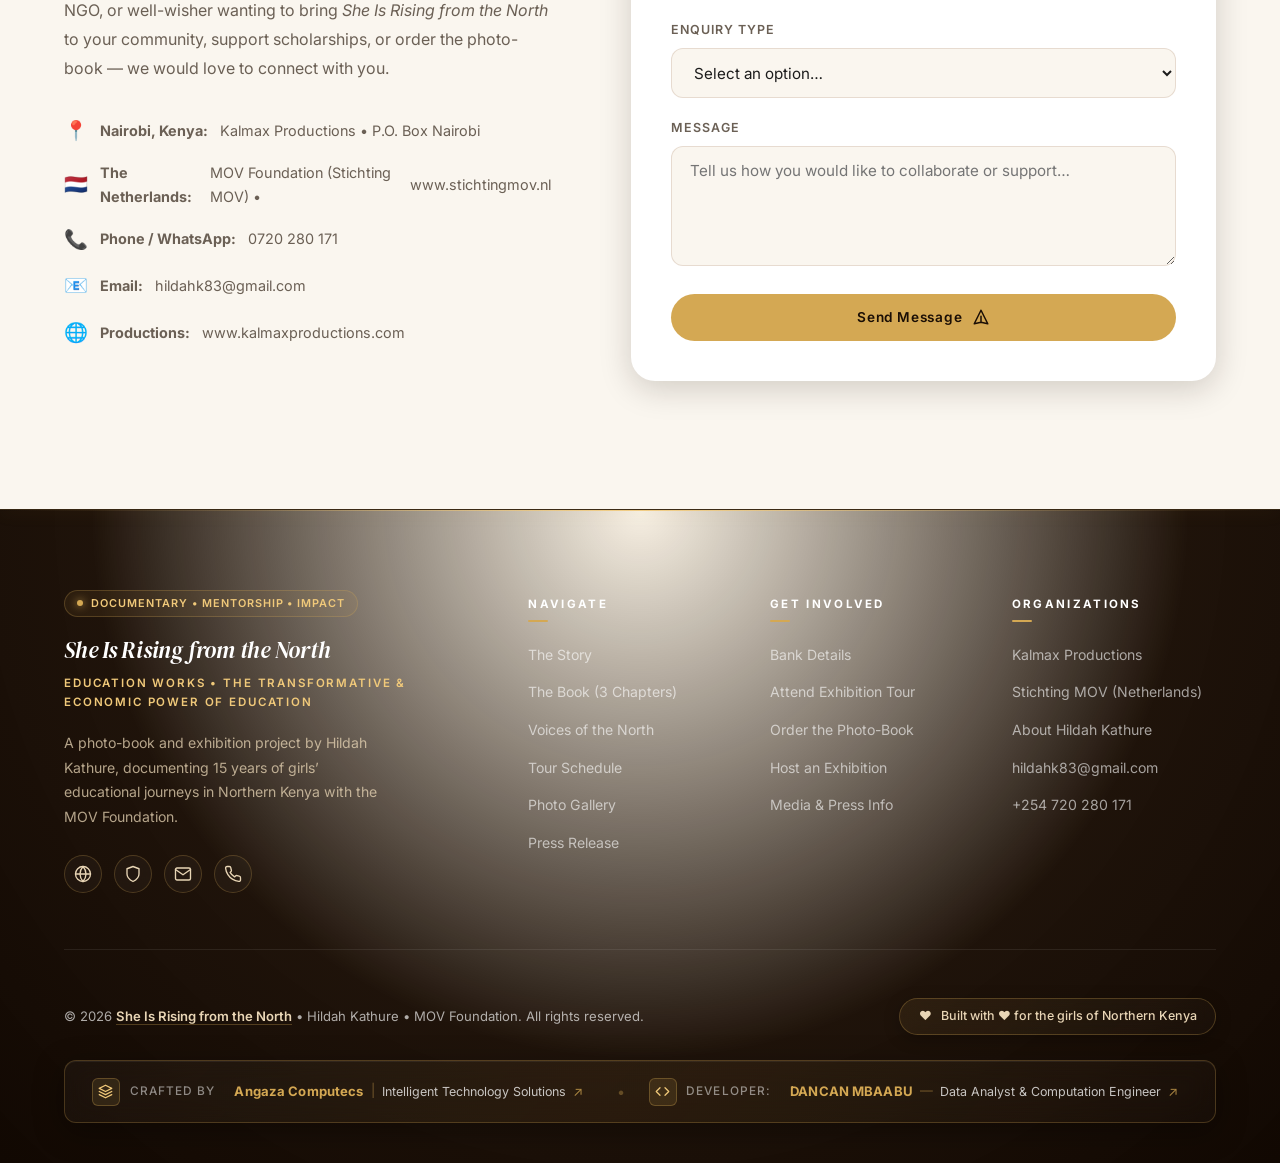
==== commit 5f16e912: "Update front page hero image to golden acacia sunrise photo (front page pic.jpg)" ====
--- a/index.html
+++ b/index.html
@@ -11,7 +11,7 @@
   <meta property="og:title" content="She Is Rising from the North: Education Works">
   <meta property="og:description"
     content="A powerful photo-documentary project capturing the transformative journey of girls in Northern Kenya from grazing fields to classrooms and professional leadership.">
-  <meta property="og:image" content="assets/images/hero.jpg">
+  <meta property="og:image" content="assets/images/front page pic.jpg">
   <meta property="og:type" content="website">
   <meta name="theme-color" content="#1a0e05">
 
@@ -109,9 +109,9 @@
 
     <!-- Background image with grain overlay -->
     <div class="hero__bg">
-      <img src="assets/images/hero.jpg"
-        alt="A young Samburu girl in traditional dress stands at golden hour on the Northern Kenya savanna, looking toward the horizon"
-        fetchpriority="high" width="1920" height="1080">
+      <img src="assets/images/front page pic.jpg"
+        alt="Acacia tree silhouette against a radiant golden sunrise across the Northern Kenya savanna — She Is Rising from the North"
+        fetchpriority="high" width="1600" height="1200">
     </div>
     <div class="hero__overlay" aria-hidden="true"></div>
     <div class="hero__grain" aria-hidden="true"></div>
--- a/assets/css/style.css
+++ b/assets/css/style.css
@@ -381,7 +381,7 @@
   width: 100%;
   height: 100%;
   object-fit: cover;
-  object-position: center 30%;
+  object-position: center 45%;
   transform: scale(1.06);
   animation: heroZoom 16s ease-out forwards;
 }
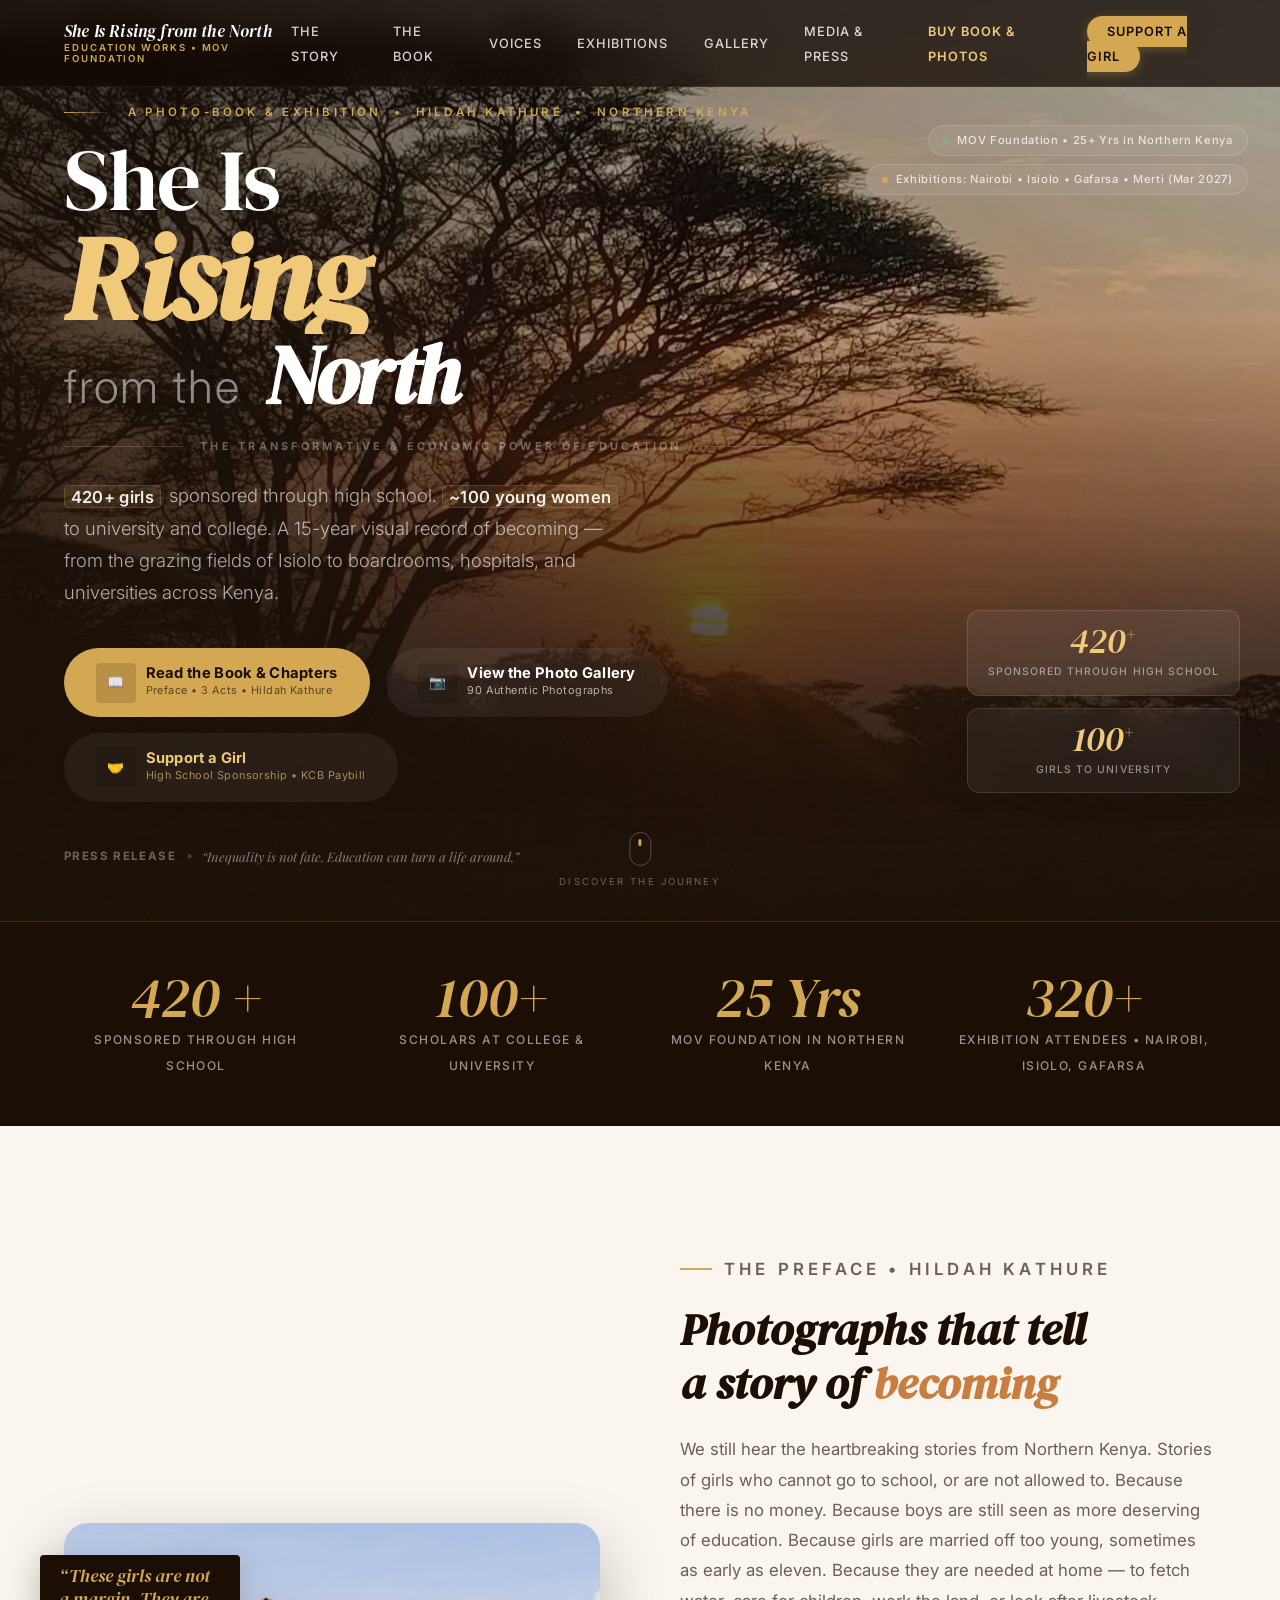
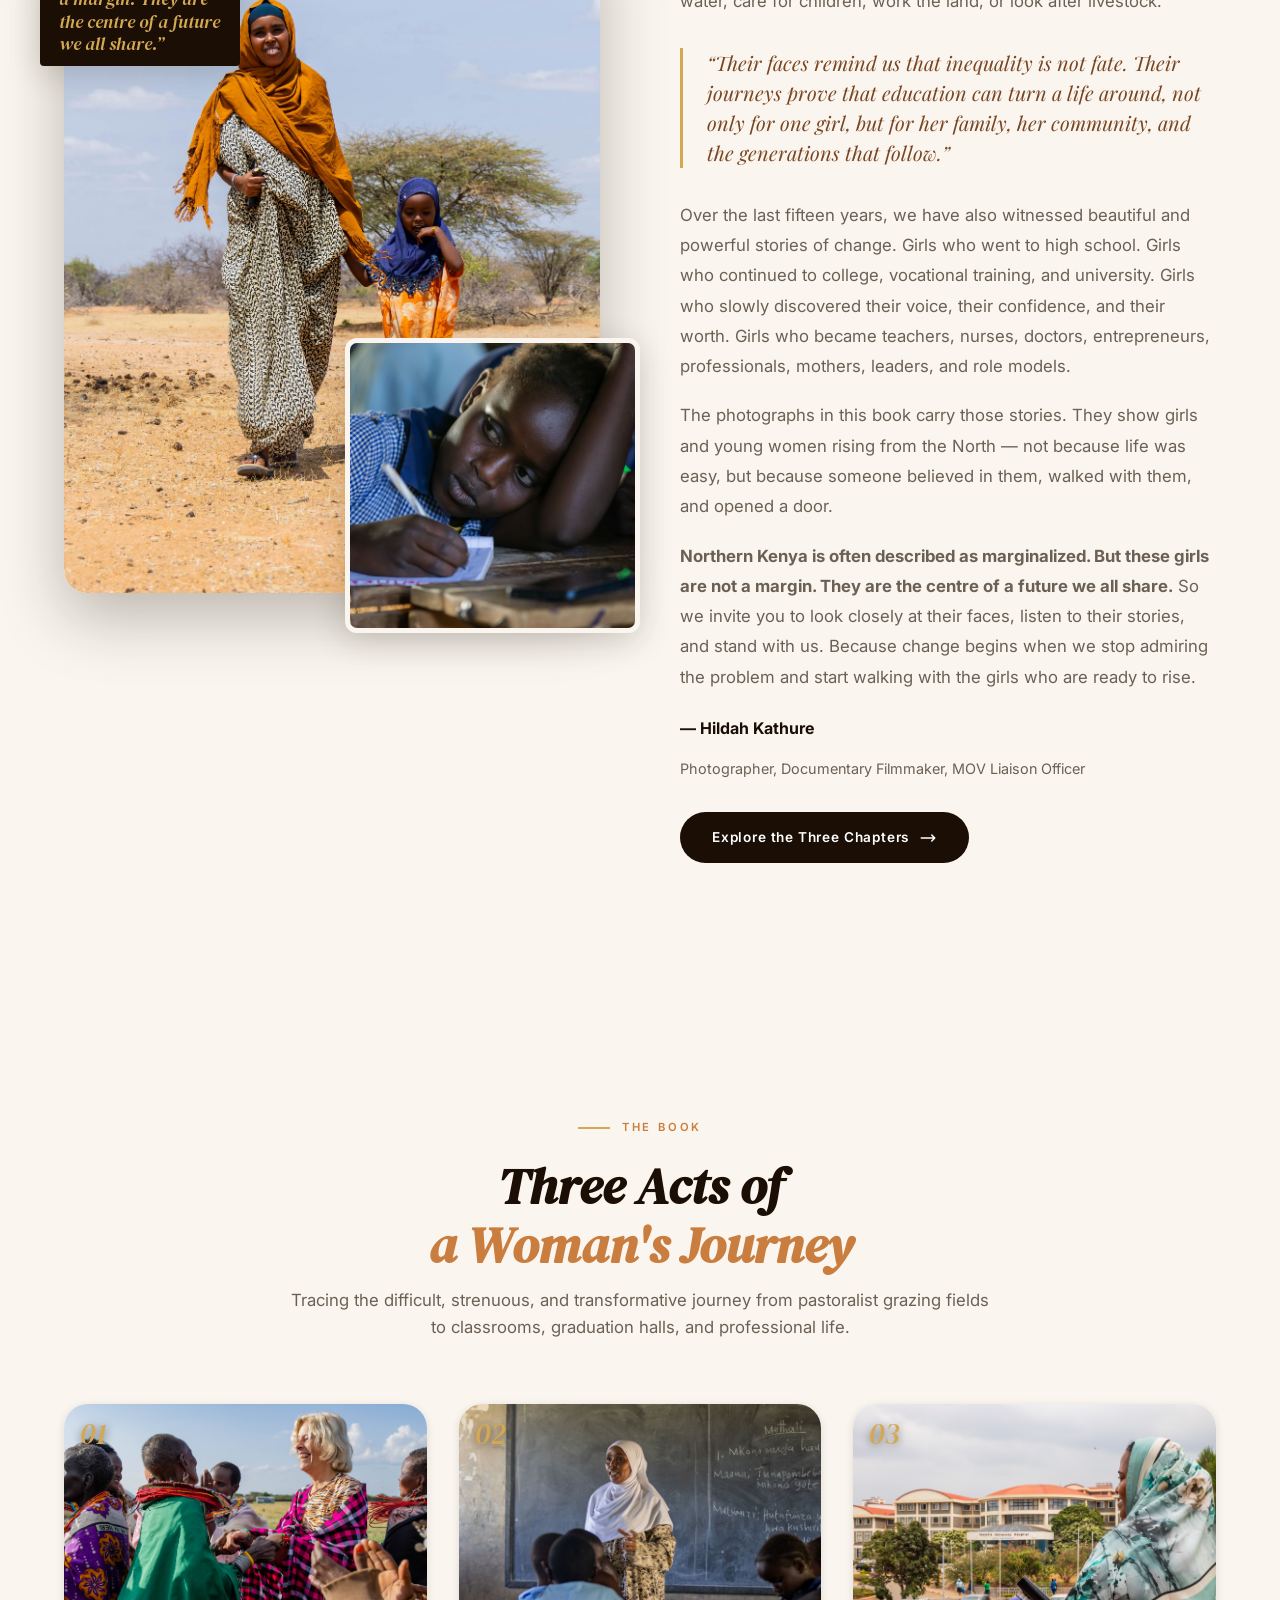
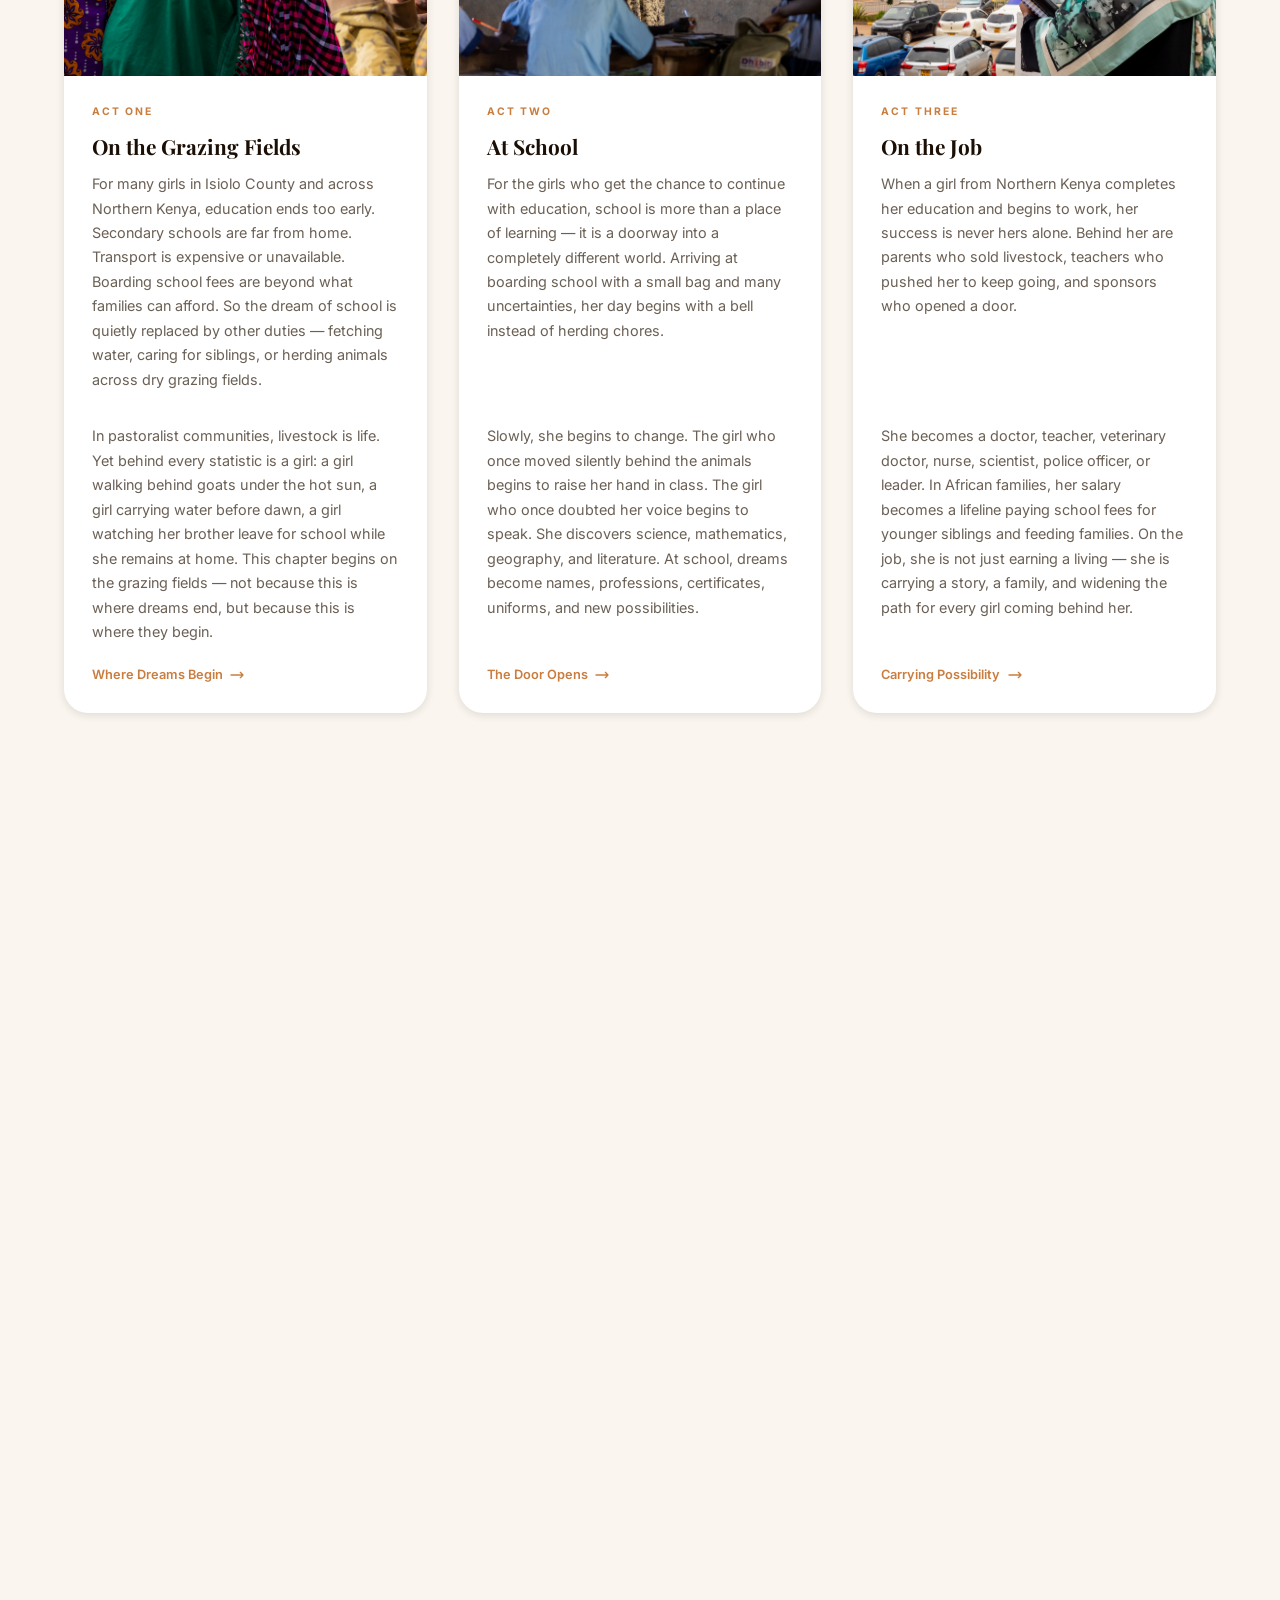
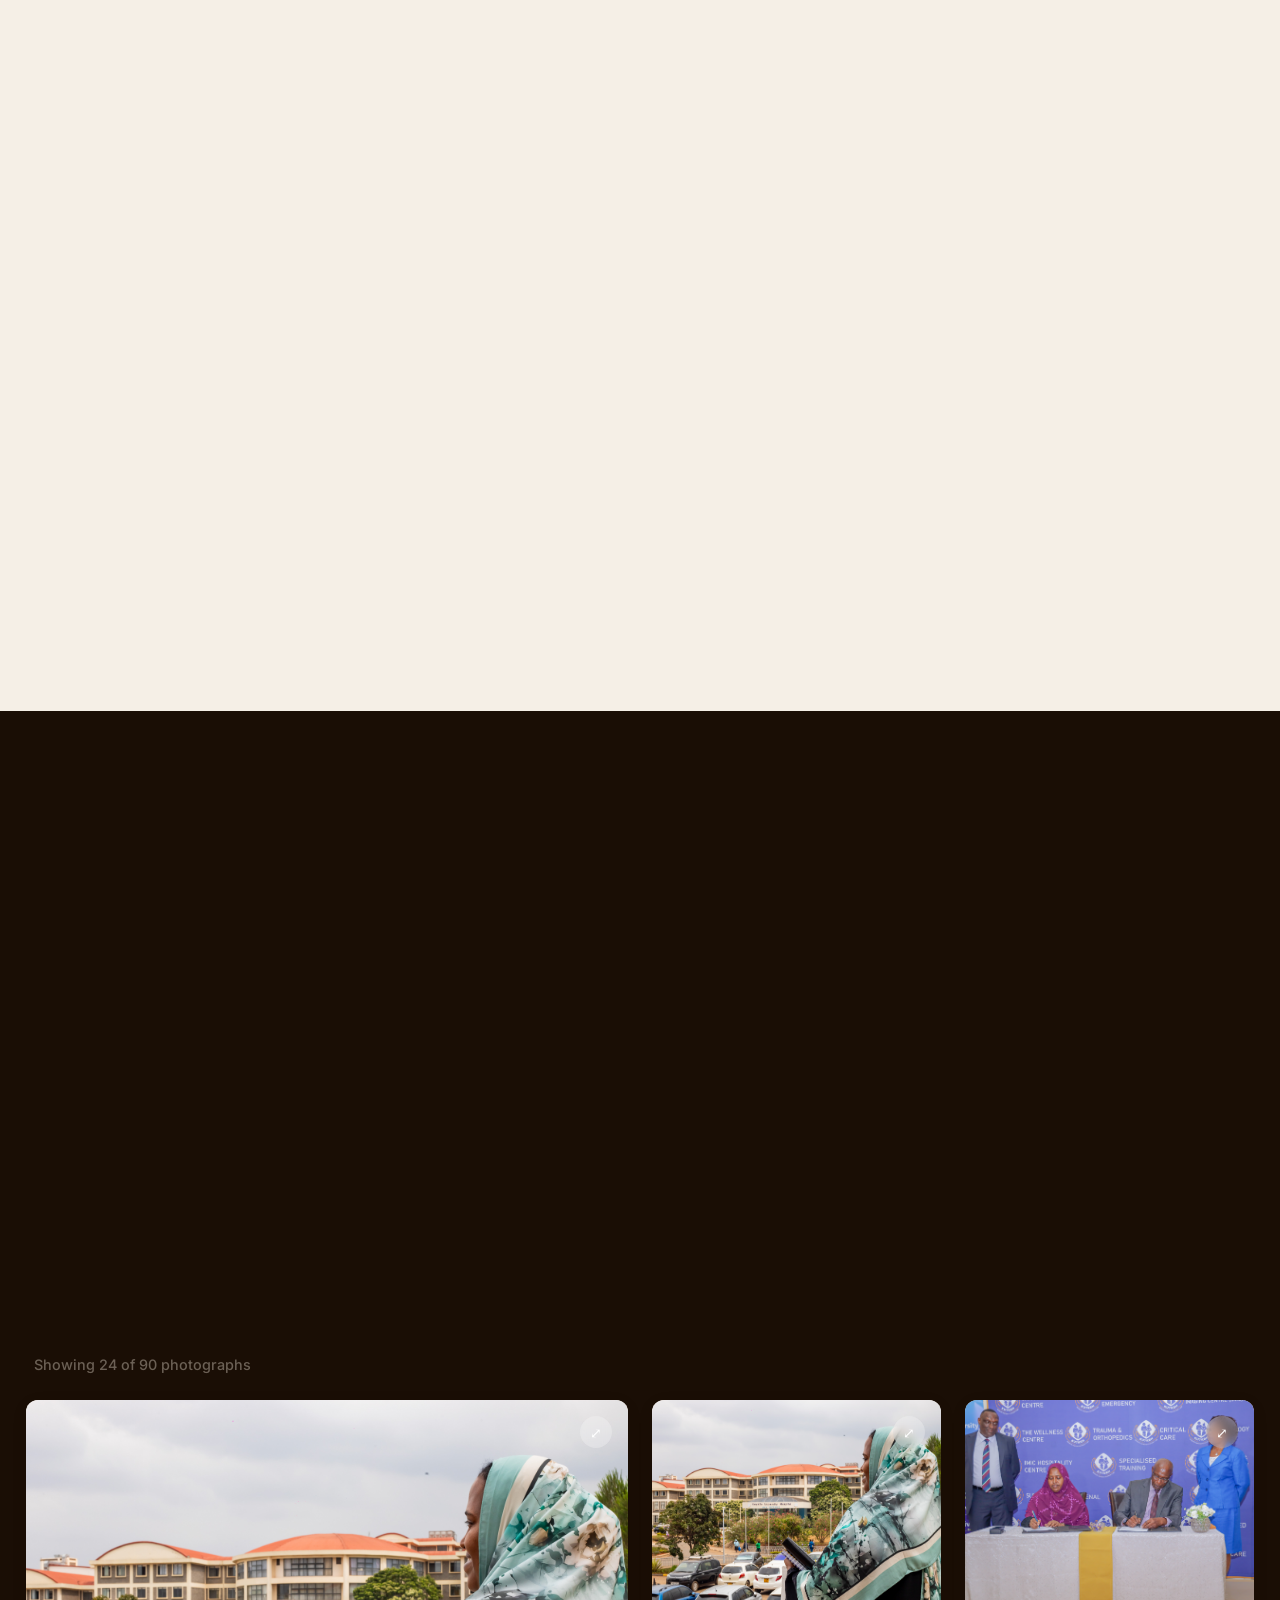
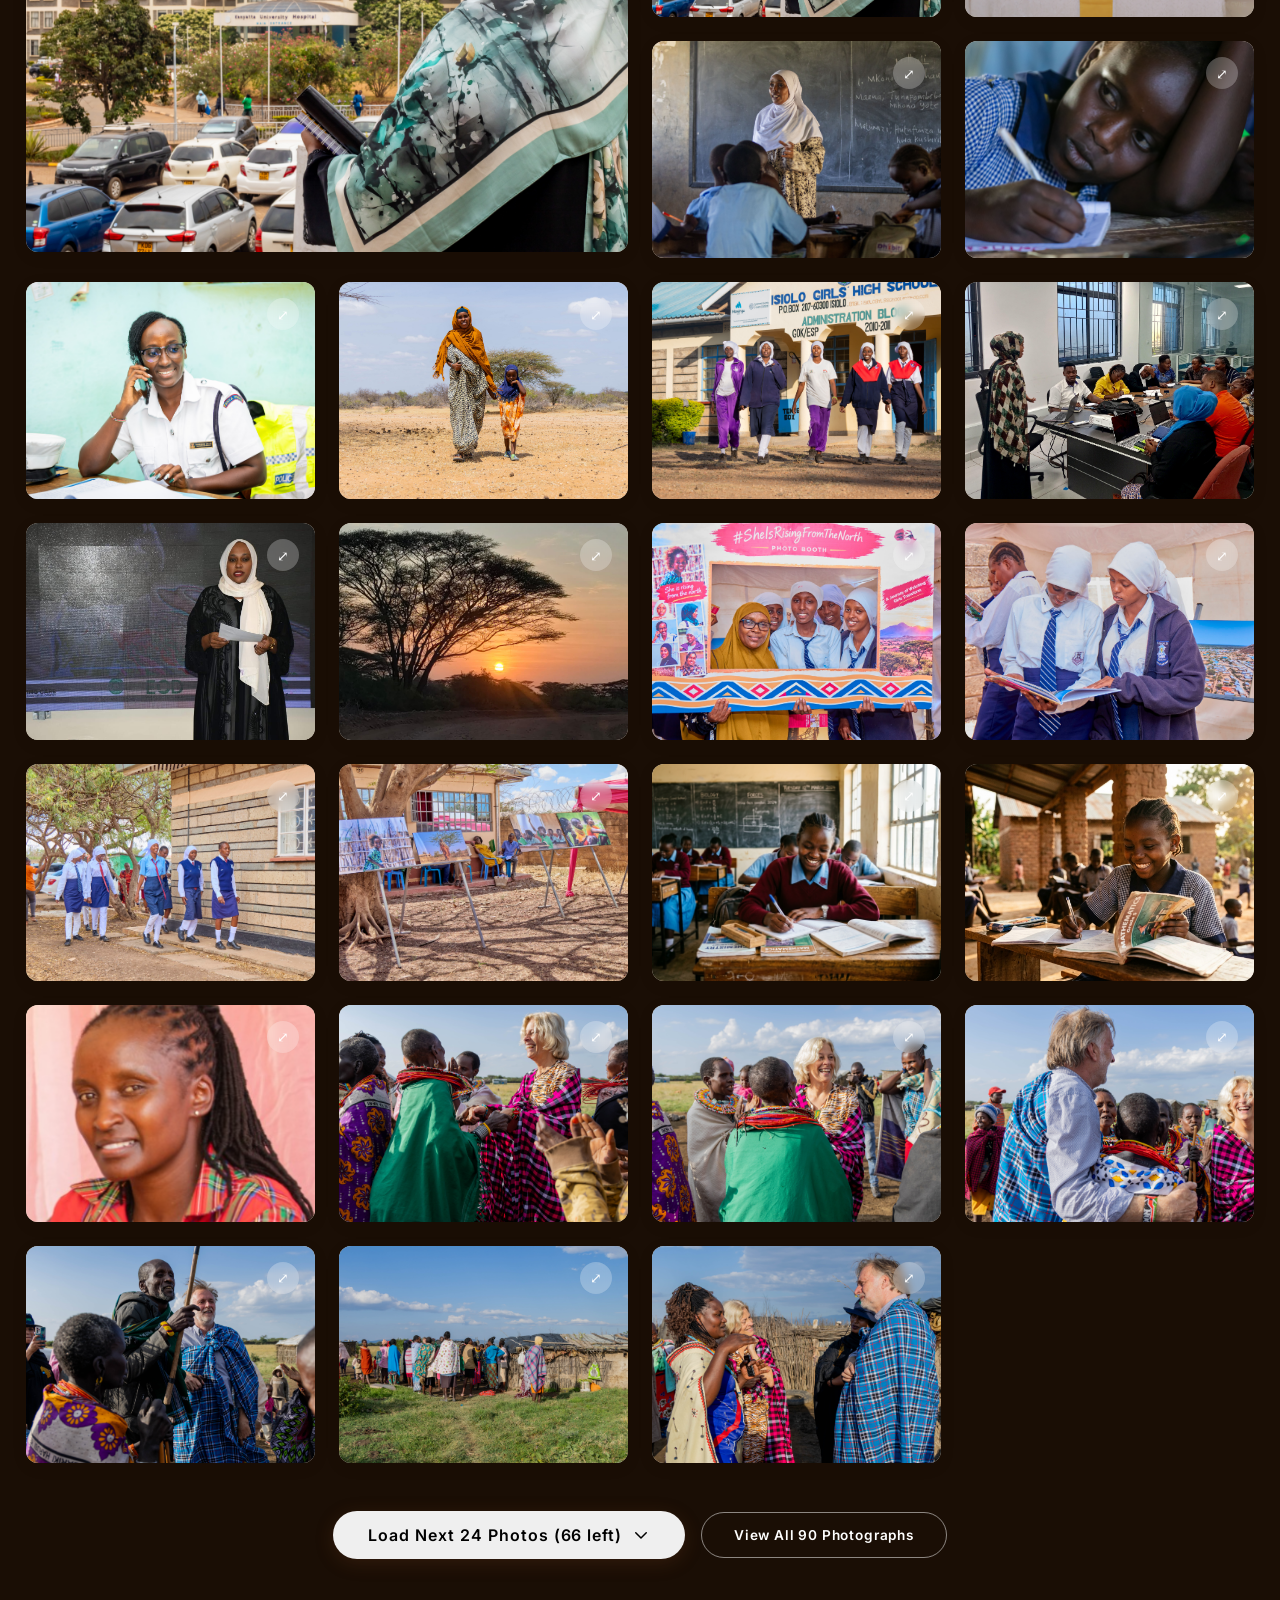
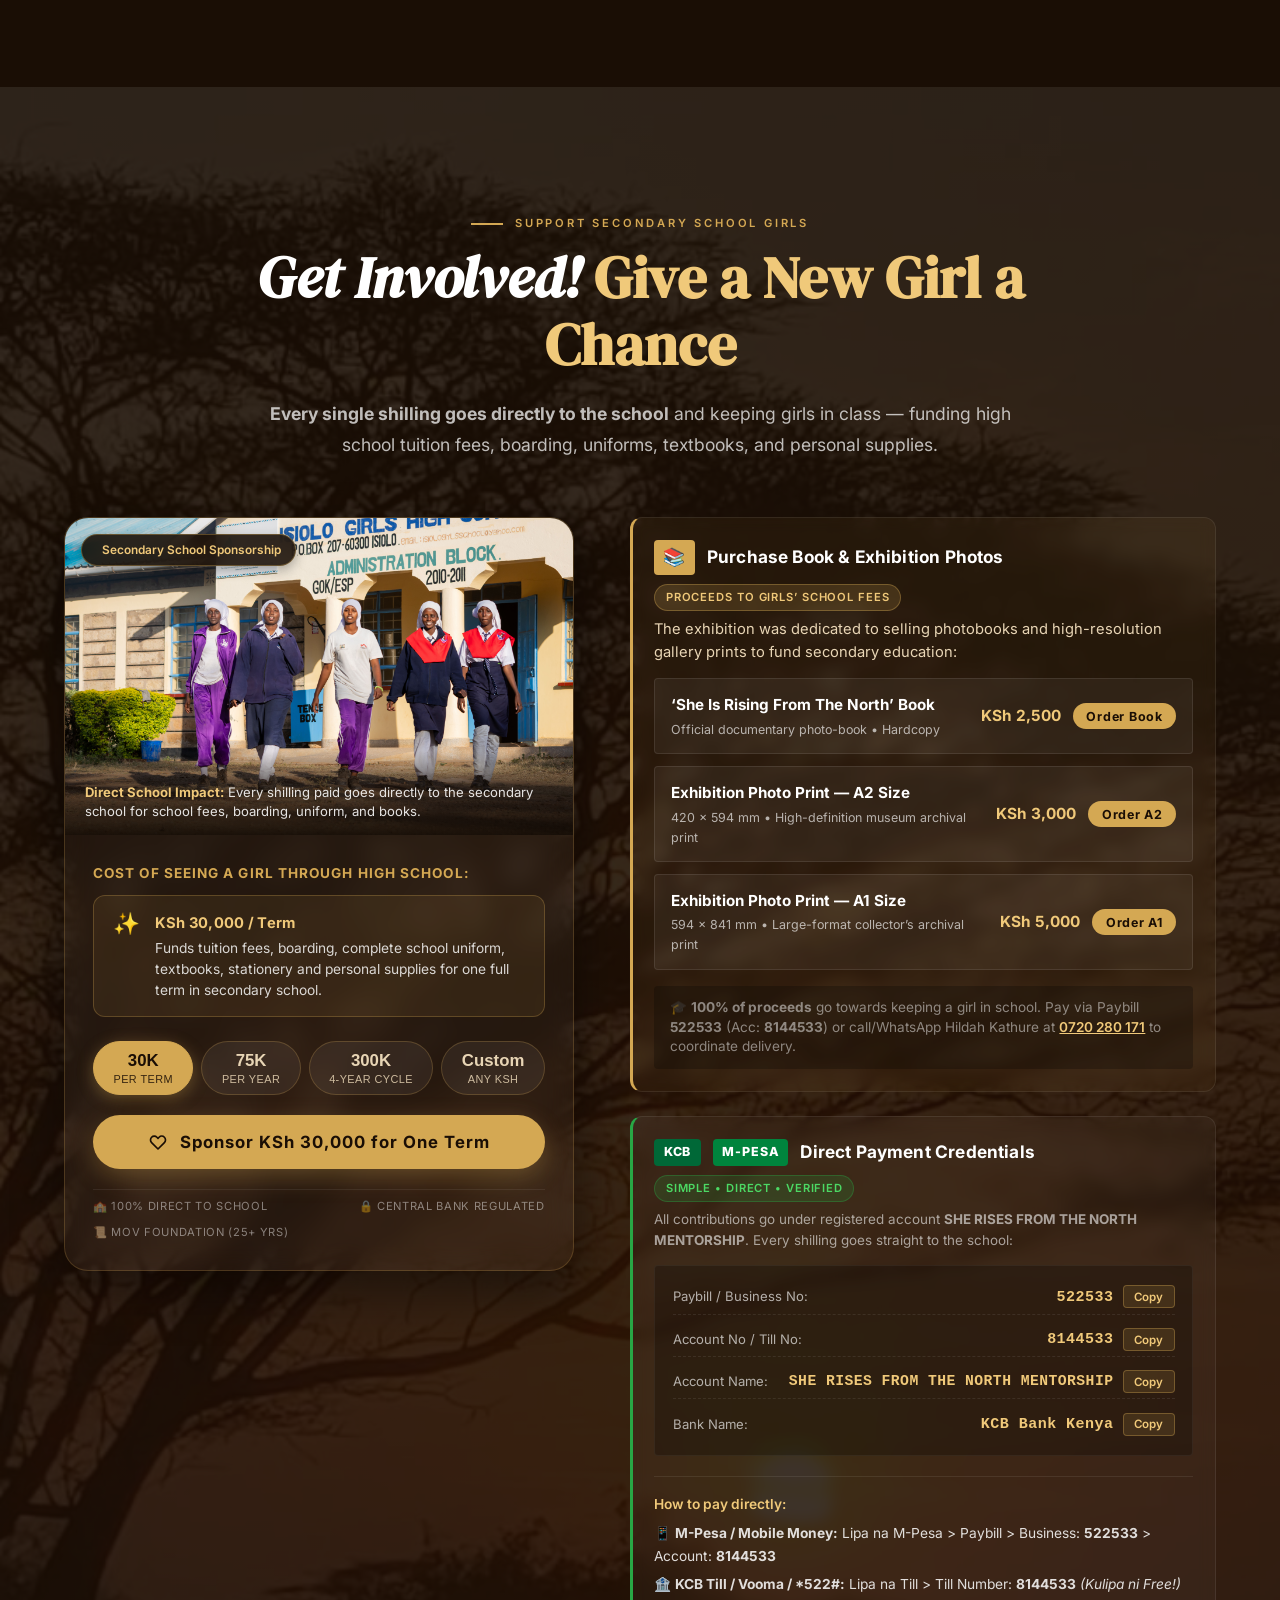
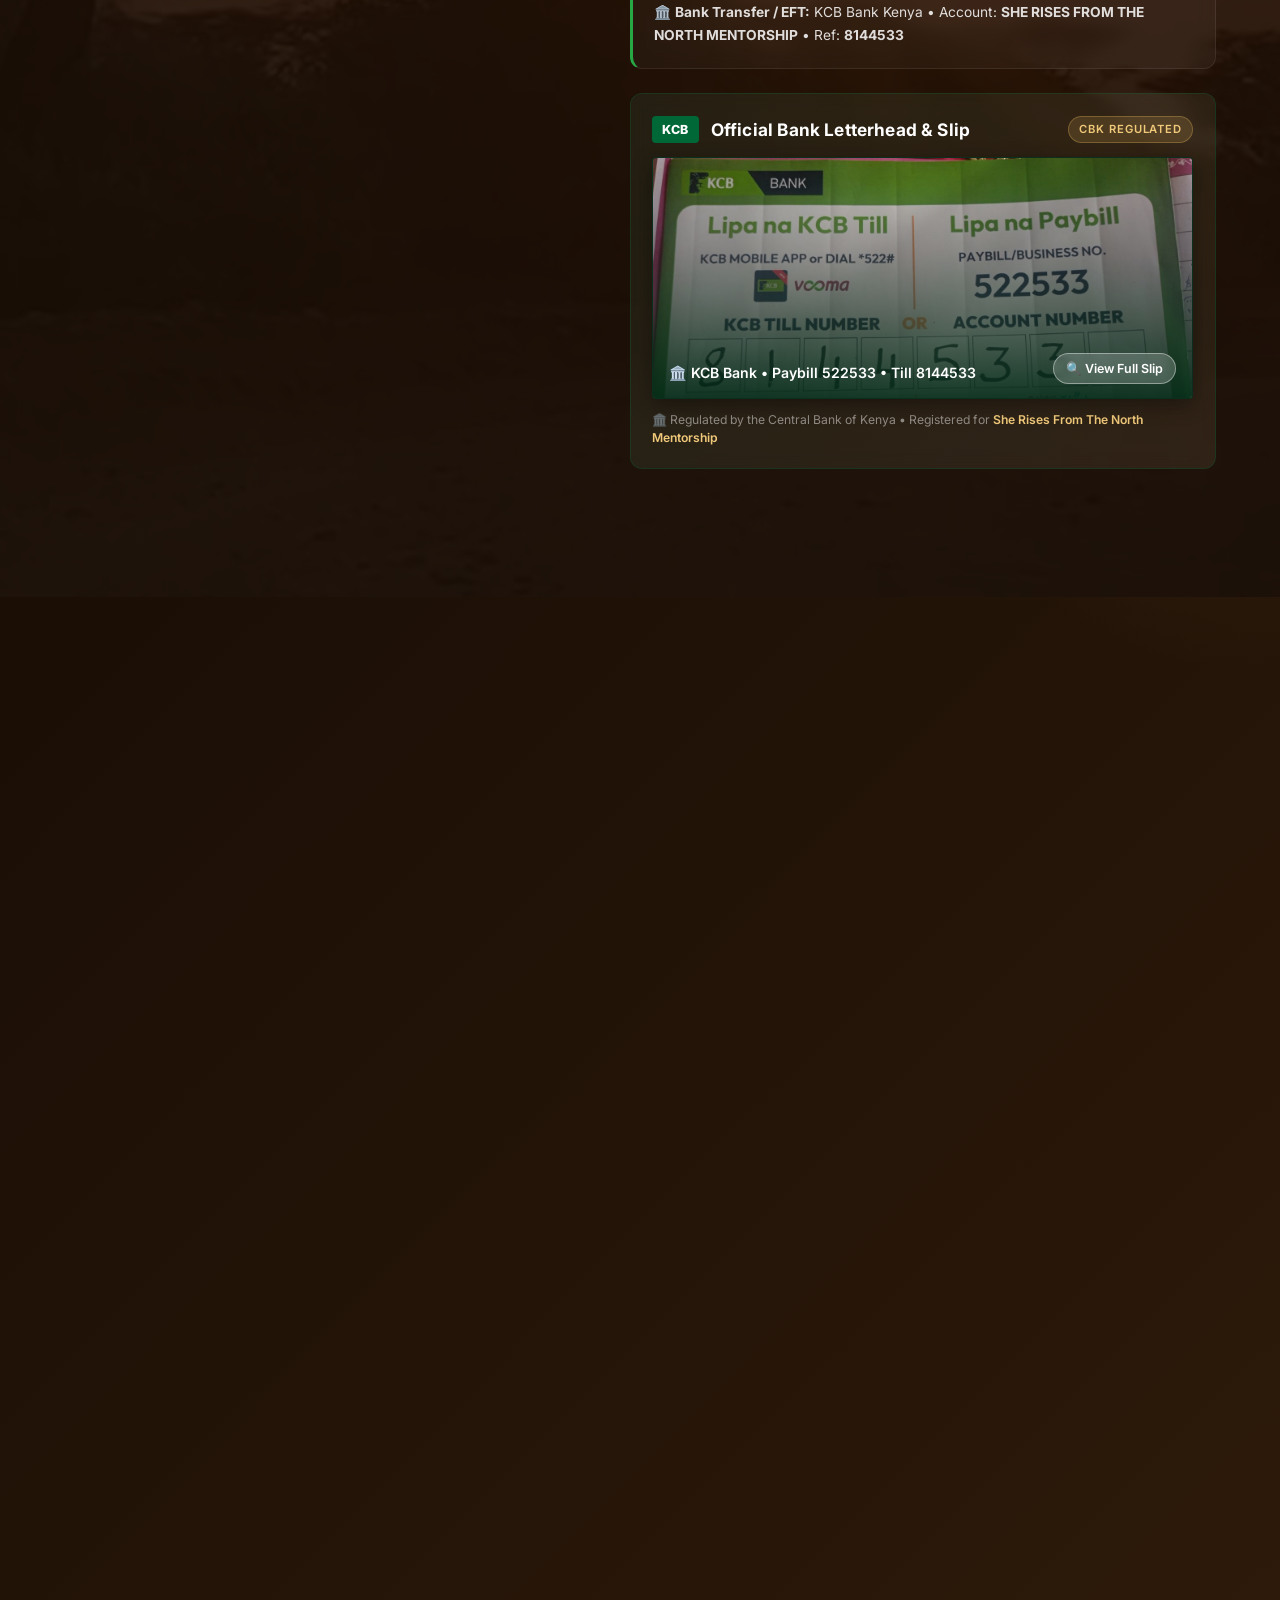
==== commit 083db62d: "feat: order buttons open bank modal with Hildah contact + cleanup scratch files - Order Book/A2/A1 b" ====
--- a/index.html
+++ b/index.html
@@ -36,32 +36,7 @@
        SITE HEADER — Unified Announcement & Navigation
        ==================================================== -->
   <header class="site-header" id="site-header" role="banner">
-    <!-- Top Announcement Bar -->
-    <div class="announcement-bar" role="complementary" aria-label="Tour dates announcement">
-      <div class="container announcement-bar__container">
-        <div class="announcement-bar__content">
-          <span class="announcement-badge">
-            <span class="announcement-badge__dot" aria-hidden="true"></span>
-            Exhibition Tour 2026
-          </span>
-          <span class="announcement-dates">
-            <strong>Nairobi</strong> (20 Sep) <span class="sep">&bull;</span>
-            <strong>Isiolo</strong> (24 Sep) <span class="sep">&bull;</span>
-            <strong>Merti</strong> (28 Sep) <span class="sep">&bull;</span>
-            <span class="announcement-time">2:00 &ndash; 5:00 PM</span> <span class="sep">&bull;</span>
-            <span class="announcement-free">Free Entry</span>
-          </span>
-        </div>
-        <a href="#tour" class="announcement-cta" id="announcement-tour-link">
-          <span>View Tour Schedule</span>
-          <svg width="12" height="12" viewBox="0 0 24 24" fill="none" stroke="currentColor" stroke-width="2.5" stroke-linecap="round" stroke-linejoin="round" aria-hidden="true">
-            <line x1="5" y1="12" x2="19" y2="12"></line>
-            <polyline points="12 5 19 12 12 19"></polyline>
-          </svg>
-        </a>
-      </div>
-    </div>
-
+    <!-- Top Announcement Bar removed (exhibitions concluded) -->
     <!-- Main Navigation Bar -->
     <nav class="nav" id="nav" role="navigation" aria-label="Main navigation">
       <div class="container">
@@ -75,10 +50,11 @@
             <li><a href="#story">The Story</a></li>
             <li><a href="#chapters">The Book</a></li>
             <li><a href="#voices">Voices</a></li>
-            <li><a href="#tour">Tour Dates</a></li>
+            <li><a href="#tour">Exhibitions</a></li>
             <li><a href="#gallery">Gallery</a></li>
-            <li><a href="#press">Press Release</a></li>
-            <li><a href="#support" class="nav__cta">Bank Details</a></li>
+            <li><a href="#press">Media &amp; Press</a></li>
+            <li><a href="#purchase" style="color:var(--clr-gold-light);font-weight:600;">Buy Book &amp; Photos</a></li>
+            <li><a href="#support" class="nav__cta">Support a Girl</a></li>
           </ul>
 
           <button class="nav__hamburger" id="nav-hamburger" aria-label="Open menu" aria-expanded="false">
@@ -95,10 +71,11 @@
     <a href="#story">The Story</a>
     <a href="#chapters">The Book</a>
     <a href="#voices">Voices</a>
-    <a href="#tour">Tour Dates</a>
-    <a href="#gallery">Gallery</a>
-    <a href="#press">Press Release</a>
-    <a href="#support">Bank Details</a>
+    <a href="#tour">Exhibitions &amp; Turnout</a>
+    <a href="#gallery">Photo Archive</a>
+    <a href="#press">Media &amp; Press</a>
+    <a href="#purchase">Buy Book &amp; Exhibition Photos</a>
+    <a href="#support">Support a Girl (High School Sponsorship)</a>
     <a href="#contact">Contact</a>
   </div>
 
@@ -124,7 +101,7 @@
       </div>
       <div class="hero__cred-pill">
         <span class="hero__cred-dot hero__cred-dot--gold" aria-hidden="true"></span>
-        Touring Nairobi &bull; Isiolo &bull; Merti
+        Exhibitions: Nairobi &bull; Isiolo &bull; Gafarsa &bull; Merti (Mar 2027)
       </div>
     </div>
 
@@ -160,7 +137,7 @@
 
           <!-- Subtitle -->
           <p class="hero__subtitle">
-            <span class="hero__sub-stat">420+ girls</span> guided to high school.
+            <span class="hero__sub-stat">420+ girls</span> sponsored through high school.
             <span class="hero__sub-stat">~100 young women</span> to university and college.
             A 15-year visual record of becoming &mdash; from the grazing fields of Isiolo to boardrooms,
             hospitals, and universities across Kenya.
@@ -183,10 +160,10 @@
               </span>
             </a>
             <a href="#support" class="btn btn--hero-outline" id="hero-bank-btn" style="border-color:#d4a853;color:#f0c97a;">
-              <span class="btn__icon" aria-hidden="true">🏦</span>
+              <span class="btn__icon" aria-hidden="true">🤝</span>
               <span class="btn__body">
-                <span class="btn__label">Bank Details</span>
-                <span class="btn__sub">KCB Till 8144533 &bull; Paybill 522533</span>
+                <span class="btn__label">Support a Girl</span>
+                <span class="btn__sub">High School Sponsorship &bull; KCB Paybill</span>
               </span>
             </a>
           </div>
@@ -206,7 +183,7 @@
     <div class="hero__float-cards" aria-hidden="true">
       <div class="hero__float-card">
         <span class="hero__float-num">420<sup>+</sup></span>
-        <span class="hero__float-lbl">Girls to High School</span>
+        <span class="hero__float-lbl">Sponsored through High School</span>
       </div>
       <div class="hero__float-card">
         <span class="hero__float-num">100<sup>+</sup></span>
@@ -230,9 +207,9 @@
   <section class="impact-strip" aria-label="Impact statistics">
     <div class="container">
       <div class="impact-strip__grid">
-        <div class="impact-stat">
-          <span class="impact-stat__number" data-count="420" data-suffix="+">420+</span>
-          <span class="impact-stat__label">Girls Guided to High School</span>
+        <div class="impact-stat" aria-label="Sponsored through High School 420 +">
+          <span class="impact-stat__number" data-count="420" data-suffix=" +">420 +</span>
+          <span class="impact-stat__label">Sponsored through High School</span>
         </div>
         <div class="impact-stat">
           <span class="impact-stat__number" data-count="100" data-suffix="+">100+</span>
@@ -243,8 +220,8 @@
           <span class="impact-stat__label">MOV Foundation in Northern Kenya</span>
         </div>
         <div class="impact-stat">
-          <span class="impact-stat__number" data-count="3" data-suffix=" Tour Stops">3 Tour Stops</span>
-          <span class="impact-stat__label">Nairobi &bull; Isiolo &bull; Merti</span>
+          <span class="impact-stat__number" data-count="320" data-suffix="+">320+</span>
+          <span class="impact-stat__label">Exhibition Attendees &bull; Nairobi, Isiolo, Gafarsa</span>
         </div>
       </div>
     </div>
@@ -413,6 +390,21 @@
           </div>
         </article>
 
+
+      <!-- Purchase Book Notice Strip -->
+      <div class="book-purchase-strip reveal" style="margin-top:3rem;background:linear-gradient(135deg,#241407 0%,#3d210b 100%);border:1px solid rgba(212,168,83,0.3);border-radius:var(--radius-md);padding:1.5rem 2rem;display:flex;align-items:center;justify-content:space-between;flex-wrap:wrap;gap:1.25rem;">
+        <div>
+          <span style="display:inline-block;background:var(--clr-gold);color:var(--clr-earth-deep);font-size:0.7rem;font-weight:700;padding:0.2rem 0.6rem;border-radius:var(--radius-pill);text-transform:uppercase;letter-spacing:0.06em;margin-bottom:0.4rem;">Acquire the Book &amp; Exhibition Prints</span>
+          <h4 style="font-family:var(--font-display);font-size:1.35rem;color:var(--clr-white);margin-bottom:0.25rem;">Support a Girl in School Through Every Purchase</h4>
+          <p style="color:var(--clr-sand);font-size:0.9rem;margin:0;">
+            Book: <strong>KSh 2,500</strong> &bull; Exhibition Photo Prints: <strong>KSh 3,000 (A2)</strong> &bull; <strong>KSh 5,000 (A1)</strong>. 100% of proceeds go towards school fees.
+          </p>
+        </div>
+        <a href="#purchase" class="btn btn--primary" style="white-space:nowrap;">
+          <span>Order Book or Prints &rarr;</span>
+        </a>
+      </div>
+
       </div>
     </div>
   </section>
@@ -505,16 +497,18 @@
   </section>
 
   <!-- ====================================================
-       EXHIBITION TOUR — DATES & PLACES
+       EXHIBITION TOUR — CONCLUDED DATES & TURNOUT
        ==================================================== -->
-  <section class="tour" id="tour" aria-label="Exhibition tour schedule">
+  <section class="tour" id="tour" aria-label="Exhibition tour and community turnout">
     <div class="container">
       <div class="tour__header reveal">
-        <p class="section-label" style="justify-content:center;color:var(--clr-gold);">Exhibition Tour 2026</p>
-        <h2>Dates &amp; Locations</h2>
-        <p style="color:rgba(255,255,255,0.75);font-size:1.05rem;margin-top:0.75rem;">
-          Join author &amp; photographer <strong>Hildah Kathure</strong> and <strong>Greet de Bruijn</strong> from the 
-          <strong>MOV Foundation (The Netherlands)</strong> for the live book presentations and exhibition gallery.
+        <p class="section-label" style="justify-content:center;color:var(--clr-gold);">Exhibition Journey &amp; Community Turnout</p>
+        <h2>Community Turnout &amp; Exhibition Dates</h2>
+        <p style="color:rgba(255,255,255,0.8);font-size:1.05rem;margin-top:0.75rem;">
+          The photographic exhibition &lsquo;She Is Rising From The North&rsquo; by <strong>Hildah Kathure</strong> and 
+          <strong>Greet de Bruijn</strong> from the <strong>MOV Foundation (The Netherlands)</strong> brought together 
+          students, community elders, pastoralist families, educators, and leaders across Kenya to champion girls&rsquo; education. 
+          Over <strong>320 participants</strong> attended the completed exhibitions in Nairobi, Isiolo, and Gafarsa, with Merti scheduled for March 2027.
         </p>
       </div>
 
@@ -522,43 +516,134 @@
 
         <!-- STOP 1: NAIROBI -->
         <div class="tour-card reveal reveal-delay-1">
-          <div class="tour-card__date-badge">📅 20 September 2026</div>
+          <div class="tour-card__date-badge tour-card__date-badge--concluded">
+            ✓ Concluded &bull; 20 Sep 2026
+          </div>
           <h3 class="tour-card__city">Nairobi</h3>
           <div class="tour-card__venue">Baraza Media Lab &ndash; Keystone Park</div>
+          
+          <div class="tour-card__turnout-box">
+            <div class="turnout-main">
+              <span class="turnout-num">121</span>
+              <span class="turnout-lbl">Verified Turnout</span>
+            </div>
+            <div class="turnout-details">
+              <span class="turnout-pill">👥 <strong>96</strong> Adults / Attendees</span>
+              <span class="turnout-pill">👧 <strong>25</strong> Children</span>
+            </div>
+          </div>
+
           <p class="tour-card__details">
-            95 Riverside Drive, Nairobi<br>
-            <strong>Time:</strong> 2:00 p.m. &ndash; 5:00 p.m.<br>
-            Presentations by Hildah Kathure &amp; Greet de Bruijn (MOV Foundation).
-          </p>
-          <div class="tour-card__tag">✓ Free Entry &bull; Public Welcome</div>
+            95 Riverside Drive, Nairobi.<br>
+            Book presentations by Hildah Kathure &amp; Greet de Bruijn (MOV Foundation), national media engagement, and public dialogue on girls&rsquo; educational financing.
+          </p>
+          <div class="tour-card__tag" style="color:#8ade9e;">✓ Official Launch Completed</div>
         </div>
 
         <!-- STOP 2: ISIOLO -->
         <div class="tour-card reveal reveal-delay-2">
-          <div class="tour-card__date-badge">📅 24 September 2026</div>
+          <div class="tour-card__date-badge tour-card__date-badge--concluded">
+            ✓ Concluded &bull; 24 Sep 2026
+          </div>
           <h3 class="tour-card__city">Isiolo</h3>
           <div class="tour-card__venue">Ministry of Education Offices</div>
+          
+          <div class="tour-card__turnout-box">
+            <div class="turnout-main">
+              <span class="turnout-num">108</span>
+              <span class="turnout-lbl">Verified Turnout</span>
+            </div>
+            <div class="turnout-details">
+              <span class="turnout-pill">👥 <strong>65</strong> Adults / Attendees</span>
+              <span class="turnout-pill">🎓 <strong>43</strong> Students</span>
+            </div>
+          </div>
+
           <p class="tour-card__details">
-            Isiolo Town, Isiolo County<br>
-            <strong>Time:</strong> 2:00 p.m. &ndash; 5:00 p.m.<br>
-            Community elders, teachers, sponsored students and regional leaders.
-          </p>
-          <div class="tour-card__tag">✓ Free Entry &bull; Public Welcome</div>
-        </div>
-
-        <!-- STOP 3: MERTI -->
+            Isiolo Town, Isiolo County.<br>
+            Community elders, teachers, sponsored secondary school students, parents, and regional education leaders championing education for the girl-child.
+          </p>
+          <div class="tour-card__tag" style="color:#8ade9e;">✓ Community Exhibition Completed</div>
+        </div>
+
+        <!-- STOP 3: GAFARSA -->
         <div class="tour-card reveal reveal-delay-3">
-          <div class="tour-card__date-badge">📅 28 September 2026</div>
+          <div class="tour-card__date-badge tour-card__date-badge--concluded">
+            ✓ Concluded &bull; Sep 2026
+          </div>
+          <h3 class="tour-card__city">Gafarsa</h3>
+          <div class="tour-card__venue">Gafarsa Community Grounds &amp; School</div>
+          
+          <div class="tour-card__turnout-box">
+            <div class="turnout-main">
+              <span class="turnout-num">95</span>
+              <span class="turnout-lbl">Verified Turnout</span>
+            </div>
+            <div class="turnout-details">
+              <span class="turnout-pill">👥 <strong>25</strong> Adults</span>
+              <span class="turnout-pill">👧 <strong>70</strong> Children</span>
+            </div>
+          </div>
+
+          <p class="tour-card__details">
+            Gafarsa, Isiolo County.<br>
+            Pastoralist families, village elders, and young learners gathered to witness photographic portraits and life-changing stories of girls from their homeland.
+          </p>
+          <div class="tour-card__tag" style="color:#8ade9e;">✓ Grassroots Gathering Completed</div>
+        </div>
+
+        <!-- STOP 4: MERTI (UPCOMING) -->
+        <div class="tour-card reveal reveal-delay-4" style="border-color:rgba(212,168,83,0.45);background:rgba(212,168,83,0.06);">
+          <div class="tour-card__date-badge tour-card__date-badge--upcoming">
+            📅 Upcoming &bull; March 2027
+          </div>
           <h3 class="tour-card__city">Merti</h3>
-          <div class="tour-card__venue">Merti Boarding School</div>
+          <div class="tour-card__venue">Merti Boarding School &amp; Community</div>
+          
+          <div class="tour-card__turnout-box">
+            <div class="turnout-main">
+              <span class="turnout-num" style="font-size:1.35rem;color:var(--clr-gold-light);">March 2027</span>
+              <span class="turnout-lbl">Scheduled Date</span>
+            </div>
+            <div class="turnout-details">
+              <span class="turnout-pill">🏫 Boarding School &amp; Pastoralists</span>
+            </div>
+          </div>
+
           <p class="tour-card__details">
-            Merti Sub-County, Isiolo<br>
-            <strong>Time:</strong> 2:00 p.m. &ndash; 5:00 p.m.<br>
-            School community, parents, pastoralist families and education champions.
-          </p>
-          <div class="tour-card__tag">✓ Free Entry &bull; Public Welcome</div>
-        </div>
-
+            Merti Sub-County, Isiolo.<br>
+            School community, parents, pastoralist families, and education champions preparing for the upcoming exhibition gathering and book reading in Merti.
+          </p>
+          <div class="tour-card__tag" style="color:var(--clr-gold-light);">✨ Free Entry &bull; Scheduled for March 2027</div>
+        </div>
+
+      </div>
+
+      <!-- Tour Section Direct Support & Proceeds Card -->
+      <div class="tour-proceeds-card reveal" style="margin-top:2.5rem;background:linear-gradient(135deg,rgba(45,26,10,0.95) 0%,rgba(24,13,4,0.98) 100%);border:1.5px solid var(--clr-gold);border-radius:var(--radius-md);padding:1.6rem 2rem;display:flex;align-items:center;justify-content:space-between;flex-wrap:wrap;gap:1.5rem;box-shadow:0 12px 32px rgba(0,0,0,0.45),0 0 24px rgba(212,168,83,0.18);">
+        <div style="flex:1 1 500px;">
+          <div style="display:inline-flex;align-items:center;gap:0.45rem;background:rgba(212,168,83,0.18);border:1px solid rgba(212,168,83,0.35);color:var(--clr-gold-light);font-size:0.75rem;font-weight:700;padding:0.25rem 0.75rem;border-radius:var(--radius-pill);text-transform:uppercase;letter-spacing:0.06em;margin-bottom:0.6rem;">
+            <span>🎓 Keeping Girls in School</span>
+          </div>
+          <h3 style="font-family:var(--font-display);font-size:1.35rem;color:var(--clr-white);margin-bottom:0.45rem;">
+            100% of proceeds go towards keeping a girl in school.
+          </h3>
+          <p style="color:var(--clr-sand);font-size:0.95rem;line-height:1.6;margin:0;">
+            Pay via Paybill <strong>522533</strong> (Acc: <strong>8144533</strong>) or call/WhatsApp Hildah Kathure at <a href="https://wa.me/254720280171" target="_blank" rel="noopener" style="color:var(--clr-gold-light);text-decoration:underline;font-weight:700;">0720 280 171</a> to coordinate delivery.
+          </p>
+        </div>
+
+        <div style="display:flex;align-items:center;gap:0.75rem;flex-wrap:wrap;">
+          <button class="copy-btn" data-copy="522533" style="background:rgba(255,255,255,0.08);border:1px solid rgba(212,168,83,0.3);color:var(--clr-sand);padding:0.55rem 1rem;border-radius:var(--radius-pill);font-size:0.84rem;" type="button">
+            <span>Copy Paybill: 522533</span>
+          </button>
+          <a href="https://wa.me/254720280171?text=Hello%20Hildah,%20I%20would%20like%20to%20order%20the%20She%20Is%20Rising%20From%20The%20North%20book%20/%20exhibition%20prints." target="_blank" rel="noopener" class="btn btn--primary" style="padding:0.65rem 1.25rem;font-size:0.86rem;display:inline-flex;align-items:center;gap:0.4rem;">
+            <span>💬 WhatsApp Hildah (0720 280 171)</span>
+          </a>
+          <a href="#purchase" class="btn btn--outline" style="border-color:var(--clr-gold);color:var(--clr-gold-light);padding:0.65rem 1.1rem;font-size:0.86rem;">
+            <span>View Books &amp; Prints &rarr;</span>
+          </a>
+        </div>
       </div>
 
       <div class="tour__footer reveal">
@@ -609,6 +694,102 @@
           <p>
             <em>&lsquo;I have seen improvements over the years, such as a broader curriculum and the positive impact of digitization. Yet, the cost burden is almost impossible to carry for so many. Also the loan structure needs reform. It&rsquo;s a no-brainer: Education is a main driver of prosperity, economic growth and positive development in so many respects for so many people. So why not sharpen our focus to fulfill the much-felt need for affordable education, for a fairer student financing system and sustained investment in girls from marginalized communities? Next to the pictures and life-changing stories, the book also contains various facts and figures, on disastrous poverty rates, the persistent disadvantages girls are facing and for example labor market inequality, underscoring that fundamental change is of the essence. Which will pay off, to which this book clearly testifies.&rsquo;</em>
           </p>
+
+          
+          <!-- ==============================================
+               FEATURED MEDIA COVERAGE & YOUTUBE LINKS
+               ============================================== -->
+          <div class="press-media-links" id="media-coverage" style="margin-top:3.5rem;">
+            <div class="press-media-header" style="text-align:center;margin-bottom:2.2rem;">
+              <p class="section-label" style="justify-content:center;color:var(--clr-earth-warm);">In The News &amp; Broadcasts</p>
+              <h3 style="font-family:var(--font-display);font-size:clamp(1.8rem,3vw,2.3rem);color:var(--clr-earth-deep);margin-bottom:0.75rem;">
+                Featured Media Articles &amp; Video Coverage
+              </h3>
+              <p style="color:var(--clr-muted);max-width:700px;margin:0 auto;font-size:1.02rem;">
+                Explore national news publications and video features documenting Hildah Kathure&rsquo;s &lsquo;She Is Rising From The North&rsquo; and the power of educating girls.
+              </p>
+            </div>
+
+            <div class="media-articles-grid">
+              
+              <!-- Standard Media -->
+              <article class="media-card">
+                <div class="media-card__source">
+                  <span class="media-badge media-badge--newspaper">The Standard</span>
+                  <span class="media-date">National Daily Newspaper</span>
+                </div>
+                <h4 class="media-card__title">
+                  &ldquo;Beyond Grazing Fields: Hildah Kathure Tells The Story Of Girls Rising From Northern Kenya&rdquo;
+                </h4>
+                <p class="media-card__snippet">
+                  Feature article detailing the 15-year photographic journey, the plight of pastoralist girls facing drought and domestic labor, and the transformative impact of the MOV Foundation&rsquo;s educational scholarships.
+                </p>
+                <a href="https://www.standardmedia.co.ke/health/features/article/2001559364/beyond-grazing-fields-hildah-kathure-tells-the-story-of-girls-rising-from-northern-kenya" 
+                   target="_blank" rel="noopener noreferrer" class="btn btn--media" aria-label="Read article on The Standard Media">
+                  <span>Read on The Standard</span>
+                  <svg width="14" height="14" viewBox="0 0 24 24" fill="none" stroke="currentColor" stroke-width="2"><path d="M18 13v6a2 2 0 0 1-2 2H5a2 2 0 0 1-2-2V8a2 2 0 0 1 2-2h6"></path><polyline points="15 3 21 3 21 9"></polyline><line x1="10" y1="14" x2="21" y2="3"></line></svg>
+                </a>
+              </article>
+
+              <!-- Mwanzo TV -->
+              <article class="media-card">
+                <div class="media-card__source">
+                  <span class="media-badge media-badge--tv">Mwanzo TV</span>
+                  <span class="media-date">Television &bull; Digital News</span>
+                </div>
+                <h4 class="media-card__title">
+                  &ldquo;&lsquo;She Is Rising From The North&rsquo; The Book That Proves Educating One Girl Can Lift A Whole Generation&rdquo;
+                </h4>
+                <p class="media-card__snippet">
+                  Comprehensive multimedia report on Hildah Kathure&rsquo;s photobook release, highlighting why educating girls from Northern Kenya is a strategic economic powerhouse.
+                </p>
+                <a href="https://mwanzotv.com/she-is-rising-from-the-north-the-book-that-proves-educating-one-girl-can-lift-a-whole-generation/" 
+                   target="_blank" rel="noopener noreferrer" class="btn btn--media" aria-label="Read article on Mwanzo TV">
+                  <span>Read &amp; Watch on Mwanzo TV</span>
+                  <svg width="14" height="14" viewBox="0 0 24 24" fill="none" stroke="currentColor" stroke-width="2"><path d="M18 13v6a2 2 0 0 1-2 2H5a2 2 0 0 1-2-2V8a2 2 0 0 1 2-2h6"></path><polyline points="15 3 21 3 21 9"></polyline><line x1="10" y1="14" x2="21" y2="3"></line></svg>
+                </a>
+              </article>
+
+              <!-- TNX Africa -->
+              <article class="media-card">
+                <div class="media-card__source">
+                  <span class="media-badge media-badge--tnx">TNX Africa</span>
+                  <span class="media-date">Pan-African Feature</span>
+                </div>
+                <h4 class="media-card__title">
+                  &ldquo;Northern Kenya: Girls&rsquo; Education and the Chance to Dream Beyond Survival&rdquo;
+                </h4>
+                <p class="media-card__snippet">
+                  In-depth story on how mentorship and schooling unlock imagination, opening pathways from pastoralist grazing fields to university auditoriums and professional leadership.
+                </p>
+                <a href="https://www.tnx.africa/features/article/2001559366/nothern-kenya-girls-education-and-the-chance-to-dream-beyond-survival" 
+                   target="_blank" rel="noopener noreferrer" class="btn btn--media" aria-label="Read feature on TNX Africa">
+                  <span>Read Feature on TNX Africa</span>
+                  <svg width="14" height="14" viewBox="0 0 24 24" fill="none" stroke="currentColor" stroke-width="2"><path d="M18 13v6a2 2 0 0 1-2 2H5a2 2 0 0 1-2-2V8a2 2 0 0 1 2-2h6"></path><polyline points="15 3 21 3 21 9"></polyline><line x1="10" y1="14" x2="21" y2="3"></line></svg>
+                </a>
+              </article>
+
+              <!-- YouTube Video Coverage -->
+              <article class="media-card media-card--youtube">
+                <div class="media-card__source">
+                  <span class="media-badge media-badge--youtube">YouTube</span>
+                  <span class="media-date">Video &bull; Documentaries</span>
+                </div>
+                <h4 class="media-card__title">
+                  &ldquo;She Is Rising From The North — Video Features &amp; Exhibition Coverage&rdquo;
+                </h4>
+                <p class="media-card__snippet">
+                  Watch exhibition tour speeches, author interviews with Hildah Kathure, and documentary presentations highlighting Northern Kenyan girls on YouTube.
+                </p>
+                <a href="https://www.youtube.com/results?search_query=She+Is+Rising+From+The+North+Hildah+Kathure" 
+                   target="_blank" rel="noopener noreferrer" class="btn btn--media btn--media-yt" aria-label="Watch on YouTube">
+                  <span>Watch Videos on YouTube</span>
+                  <svg width="14" height="14" viewBox="0 0 24 24" fill="currentColor"><path d="M23.498 6.186a3.016 3.016 0 0 0-2.122-2.136C19.505 3.545 12 3.545 12 3.545s-7.505 0-9.377.505A3.017 3.017 0 0 0 .502 6.186C0 8.07 0 12 0 12s0 3.93.502 5.814a3.016 3.016 0 0 0 2.122 2.136c1.871.505 9.376.505 9.376.505s7.505 0 9.377-.505a3.015 3.015 0 0 0 2.122-2.136C24 15.93 24 12 24 12s0-3.93-.502-5.814zM9.545 15.568V8.432L15.818 12l-6.273 3.568z"/></svg>
+                </a>
+              </article>
+
+            </div>
+          </div>
 
           <!-- Further info contact box -->
           <div class="press-release__contact">
@@ -760,21 +941,92 @@
   </div>
 
   <!-- ====================================================
-       BANK DETAILS
+       OFFICIAL BANK DETAILS & SPONSORSHIP POPUP MODAL
        ==================================================== -->
-  <section class="support" id="support" aria-label="Official Bank Details">
+  <div class="bank-modal" id="bank-modal" role="dialog" aria-modal="true" aria-label="Official Bank Details Slip" style="display:none;">
+    <div class="bank-modal__backdrop" id="bank-modal-backdrop"></div>
+    <div class="bank-modal__dialog">
+      <!-- Cancel / Close button in the top-right corner -->
+      <button class="bank-modal__close" id="bank-modal-close" aria-label="Cancel and return to site" title="Cancel and return to site" type="button">
+        <span>✕</span>
+        <span class="close-label">Cancel</span>
+      </button>
+
+      <!-- Modal Header -->
+      <div class="bank-modal__header">
+        <div class="bank-modal__brand">
+          <span class="payment-logo payment-logo--kcb" style="background:#005a36;color:#ffffff;font-weight:800;padding:0.25rem 0.6rem;border-radius:4px;">KCB</span>
+          <span class="bank-modal__title">Official Bank Letterhead &amp; Slip</span>
+        </div>
+        <span class="payment-badge payment-badge--gold">CBK Regulated</span>
+      </div>
+
+      <!-- Sponsorship / Order Prompt Banner -->
+      <div class="bank-modal__prompt" id="bank-modal-prompt">
+        <div class="bank-modal__prompt-icon" id="bank-modal-prompt-icon">📱</div>
+        <div class="bank-modal__prompt-content">
+          <strong id="bank-modal-prompt-title">Complete Your Secondary School Sponsorship:</strong>
+          <p id="bank-modal-prompt-text">
+            To complete your sponsorship of <strong>KSh 75,000</strong>, use KCB Paybill <strong>522533</strong> (Acc: <strong>8144533</strong>) or Till <strong>8144533</strong>. Every shilling goes directly to the school!
+          </p>
+        </div>
+      </div>
+
+      <!-- Image Preview -->
+      <div class="bank-modal__img-wrap">
+        <img src="assets/images/Bank Details .jpeg" alt="Official KCB Bank and Till Details Slip — She Rises From The North Mentorship" class="bank-modal__img">
+      </div>
+
+      <!-- Quick Actions / Copy Bar -->
+      <div class="bank-modal__actions">
+        <div class="bank-modal__quick-copy">
+          <span>Paybill: <strong>522533</strong></span>
+          <button class="copy-btn copy-btn--sm" data-copy="522533" type="button">Copy</button>
+          <span class="sep" style="color:rgba(212,168,83,0.5);margin:0 0.3rem;">&bull;</span>
+          <span>Acc / Till: <strong>8144533</strong></span>
+          <button class="copy-btn copy-btn--sm" data-copy="8144533" type="button">Copy</button>
+        </div>
+        <button class="btn btn--outline btn--sm" id="bank-modal-return-btn" type="button" style="color:var(--clr-sand);border-color:rgba(212,168,83,0.4);font-size:0.8rem;padding:0.35rem 0.85rem;border-radius:var(--radius-pill);">
+          Cancel &amp; Return to Site
+        </button>
+      </div>
+
+      <!-- Hildah Contact Strip (shown for orders) -->
+      <div class="bank-modal__hildah" id="bank-modal-hildah" style="display:none;">
+        <div class="bank-modal__hildah-inner">
+          <span class="bank-modal__hildah-label">📦 Delivery &amp; Enquiries — contact Hildah directly:</span>
+          <div class="bank-modal__hildah-btns">
+            <a
+              id="bank-modal-wa-link"
+              href="https://wa.me/254720280171?text=Hello%20Hildah%2C%20I%20would%20like%20to%20order%20a%20book%2Fprint."
+              target="_blank"
+              rel="noopener"
+              class="bank-modal__hildah-btn bank-modal__hildah-btn--wa"
+            >💬 WhatsApp Hildah</a>
+            <a href="tel:+254720280171" class="bank-modal__hildah-btn bank-modal__hildah-btn--call">📞 0720 280 171</a>
+          </div>
+        </div>
+      </div>
+
+    </div>
+  </div>
+
+  <!-- ====================================================
+       GET INVOLVED — GIVE A NEW GIRL A CHANCE
+       ==================================================== -->
+  <section class="support" id="support" aria-label="Get Involved and Support Girls Education">
     <div class="container">
       <div class="support__header reveal">
-        <p class="section-label" style="justify-content:center;color:var(--clr-gold);margin-bottom:0.75rem;">Official Payment Information</p>
-        <h2>Bank <em class="text-gold">Details</em></h2>
+        <p class="section-label" style="justify-content:center;color:var(--clr-gold);margin-bottom:0.75rem;">Support Secondary School Girls</p>
+        <h2>Get Involved! <em class="text-gold">Give a New Girl a Chance</em></h2>
         <p class="support__subtitle">
-          Official KCB Bank, Lipa na Paybill, and Till details for <strong>SHE RISES FROM THE NORTH MENTORSHIP</strong>.
+          <strong>Every single shilling goes directly to the school</strong> and keeping girls in class &mdash; funding high school tuition fees, boarding, uniforms, textbooks, and personal supplies.
         </p>
       </div>
 
       <div class="support__grid reveal reveal-delay-1">
 
-        <!-- LEFT: Impact Story, Photo & Pledge Calculator -->
+        <!-- LEFT: High School Sponsorship Tiers (in Kenya Shillings KSh) -->
         <div class="support__pledge-col">
           <div class="support__card support__card--pledge">
             <div class="support__visual">
@@ -784,236 +1036,233 @@
                    loading="lazy">
               <div class="support__img-badge">
                 <span class="badge-dot"></span>
-                <span>Isiolo &bull; Marsabit &bull; Samburu</span>
+                <span>Secondary School Sponsorship</span>
               </div>
               <div class="support__img-caption">
-                <strong>Education Works:</strong> 420+ girls supported to high school &bull; ~100 to college and university.
+                <strong>Direct School Impact:</strong> Every shilling paid goes directly to the secondary school for school fees, boarding, uniform, and books.
               </div>
             </div>
 
             <div class="support__pledge-body">
+              <p style="font-size:0.85rem;text-transform:uppercase;letter-spacing:0.08em;color:var(--clr-gold);font-weight:700;margin-bottom:0.6rem;">
+                Cost of Seeing a Girl Through High School:
+              </p>
+
+              <!-- Dynamic Impact Box -->
               <div class="support__impact-box" id="impact-box">
                 <div class="impact-box__icon">✨</div>
                 <div class="impact-box__text">
-                  <span class="impact-box__amount" id="impact-amount">$50 Pledge</span>
-                  <p class="impact-box__desc" id="impact-desc">Funds a complete school uniform, textbooks, stationery and personal supplies for one full term.</p>
+                  <span class="impact-box__amount" id="impact-amount">KSh 30,000 / Term</span>
+                  <p class="impact-box__desc" id="impact-desc">
+                    Funds tuition fees, boarding, complete school uniform, textbooks, stationery and personal supplies for one full term in secondary school.
+                  </p>
                 </div>
               </div>
 
-              <div class="support__amounts" role="group" aria-label="Select donation amount">
-                <button class="amount-chip" data-amount="25" type="button">$25</button>
-                <button class="amount-chip selected" data-amount="50" type="button">$50</button>
-                <button class="amount-chip" data-amount="100" type="button">$100</button>
-                <button class="amount-chip" data-amount="250" type="button">$250</button>
-                <button class="amount-chip" data-amount="custom" type="button">Custom</button>
-              </div>
-
+              <!-- Sponsorship Tier Chips in KSh -->
+              <div class="support__amounts" role="group" aria-label="Select secondary school sponsorship tier in Kenya Shillings">
+                <button class="amount-chip selected" data-amount="30000" type="button">
+                  <span class="chip-cost">30K</span>
+                  <span class="chip-sub">Per Term</span>
+                </button>
+                <button class="amount-chip" data-amount="75000" type="button">
+                  <span class="chip-cost">75K</span>
+                  <span class="chip-sub">Per Year</span>
+                </button>
+                <button class="amount-chip" data-amount="300000" type="button">
+                  <span class="chip-cost">300K</span>
+                  <span class="chip-sub">4-Year Cycle</span>
+                </button>
+                <button class="amount-chip" data-amount="custom" type="button">
+                  <span class="chip-cost">Custom</span>
+                  <span class="chip-sub">Any KSh</span>
+                </button>
+              </div>
+
+              <!-- Custom Amount Input in KSh -->
               <div class="support__custom-wrap" id="custom-wrap" style="display:none;">
-                <span class="currency-symbol">$</span>
-                <input type="number" id="custom-amount" placeholder="Enter amount (USD)" min="1"
-                  class="custom-amount-input" aria-label="Custom donation amount in USD">
-              </div>
-
+                <span class="currency-symbol">KSh</span>
+                <input type="number" id="custom-amount" placeholder="Enter amount in KSh (e.g. 10000)" min="100" step="100"
+                  class="custom-amount-input" aria-label="Custom sponsorship amount in Kenya Shillings">
+              </div>
+
+              <!-- Sponsor Button -->
               <button class="btn btn--primary btn--donate" id="donate-btn" type="button">
                 <svg xmlns="http://www.w3.org/2000/svg" fill="none" viewBox="0 0 24 24" stroke="currentColor" stroke-width="2">
                   <path stroke-linecap="round" stroke-linejoin="round"
                     d="M4.318 6.318a4.5 4.5 0 000 6.364L12 20.364l7.682-7.682a4.5 4.5 0 00-6.364-6.364L12 7.636l-1.318-1.318a4.5 4.5 0 00-6.364 0z" />
                 </svg>
-                <span id="donate-btn-text">Pledge $50 Securely</span>
+                <span id="donate-btn-text">Sponsor KSh 30,000 for One Term</span>
               </button>
 
               <div class="support__trust-badges">
-                <span>🔒 Regulated by Central Bank of Kenya</span>
+                <span>🏫 100% Direct to School</span>
+                <span>🔒 Central Bank Regulated</span>
                 <span>📜 MOV Foundation (25+ Yrs)</span>
-                <span>🧾 Official Receipt</span>
-              </div>
-            </div>
-          </div>
-        </div>
-
-        <!-- RIGHT: Verified Payment Channels with Copy Details & Official Bank Details Flyer -->
+              </div>
+            </div>
+          </div>
+        </div>
+
+        <!-- RIGHT: Verified Payment Credentials & Purchase Book / Photos Card -->
         <div class="support__channels-col">
-          <div class="channels-intro">
-            <h3>Verified Banking &amp; Payment Methods</h3>
-            <p>Direct bank transfers, mobile money, and till payments are handled under the registered account <strong>She Rises From The North Mentorship</strong>.</p>
-          </div>
-
-          <div class="payment-channels-list">
-
-            <!-- 0. OFFICIAL BANK & TILL FLYER SLIP -->
-            <div class="payment-card payment-card--official-slip">
-              <div class="payment-card__header">
-                <div class="payment-card__brand">
-                  <span class="payment-logo payment-logo--kcb">KCB</span>
-                  <span class="payment-card__title">Official Bank &amp; Till Credentials</span>
+
+          <!-- 1. PURCHASE BOOK & EXHIBITION PHOTOS (ALL PROCEEDS GO TO SCHOOL) -->
+          <div class="payment-card payment-card--purchase" id="purchase" style="border-left:3.5px solid var(--clr-gold);background:rgba(212,168,83,0.06);margin-bottom:1.5rem;scroll-margin-top:90px;">
+            <div class="payment-card__header">
+              <div class="payment-card__brand">
+                <span class="payment-logo" style="background:var(--clr-gold);color:var(--clr-earth-deep);font-size:1.1rem;">📚</span>
+                <span class="payment-card__title">Purchase Book &amp; Exhibition Photos</span>
+              </div>
+              <span class="payment-badge payment-badge--gold">Proceeds to Girls&rsquo; School Fees</span>
+            </div>
+            <p class="payment-card__subtitle" style="color:var(--clr-sand);font-size:0.92rem;">
+              The exhibition was dedicated to selling photobooks and high-resolution gallery prints to fund secondary education:
+            </p>
+
+            <div class="merch-items-grid">
+              
+              <!-- Item 1: Book -->
+              <div class="merch-item">
+                <div class="merch-item__info">
+                  <strong class="merch-item__title">&lsquo;She Is Rising From The North&rsquo; Book</strong>
+                  <span class="merch-item__desc">Official documentary photo-book &bull; Hardcopy</span>
                 </div>
-                <span class="payment-badge payment-badge--gold">Verified Official Slip</span>
-              </div>
-              <p class="payment-card__subtitle">Official KCB Bank slip for <strong>SHE RISES FROM THE NORTH MENTORSHIP</strong>:</p>
+                <div class="merch-item__price-box">
+                  <span class="merch-item__price">KSh 2,500</span>
+                  <button class="btn btn--order-item" data-item="She Is Rising From The North Book" data-price="2500" type="button">Order Book</button>
+                </div>
+              </div>
+
+              <!-- Item 2: Photo A2 -->
+              <div class="merch-item">
+                <div class="merch-item__info">
+                  <strong class="merch-item__title">Exhibition Photo Print &mdash; A2 Size</strong>
+                  <span class="merch-item__desc">420 &times; 594 mm &bull; High-definition museum archival print</span>
+                </div>
+                <div class="merch-item__price-box">
+                  <span class="merch-item__price">KSh 3,000</span>
+                  <button class="btn btn--order-item" data-item="Exhibition Photo Print (A2 Size)" data-price="3000" type="button">Order A2</button>
+                </div>
+              </div>
+
+              <!-- Item 3: Photo A1 -->
+              <div class="merch-item">
+                <div class="merch-item__info">
+                  <strong class="merch-item__title">Exhibition Photo Print &mdash; A1 Size</strong>
+                  <span class="merch-item__desc">594 &times; 841 mm &bull; Large-format collector&rsquo;s archival print</span>
+                </div>
+                <div class="merch-item__price-box">
+                  <span class="merch-item__price">KSh 5,000</span>
+                  <button class="btn btn--order-item" data-item="Exhibition Photo Print (A1 Size)" data-price="5000" type="button">Order A1</button>
+                </div>
+              </div>
+
+            </div>
+
+            <div class="payment-card__footer" style="margin-top:1rem;background:rgba(0,0,0,0.25);padding:0.75rem 1rem;border-radius:var(--radius-sm);font-size:0.85rem;">
+              <span>
+                🎓 <strong>100% of proceeds</strong> go towards keeping a girl in school. Pay via Paybill <strong>522533</strong> (Acc: <strong>8144533</strong>) or call/WhatsApp Hildah Kathure at <a href="tel:0720280171" style="color:var(--clr-gold-light);text-decoration:underline;font-weight:600;">0720 280 171</a> to coordinate delivery.
+              </span>
+            </div>
+          </div>
+
+          <!-- 2. DIRECT, SIMPLE, NON-REPEATED PAYMENT CREDENTIALS -->
+          <div class="payment-card payment-card--unified" style="border-left:3.5px solid #28a745;">
+            <div class="payment-card__header">
+              <div class="payment-card__brand">
+                <span class="payment-logo payment-logo--kcb">KCB</span>
+                <span class="payment-logo payment-logo--mpesa">M-PESA</span>
+                <span class="payment-card__title">Direct Payment Credentials</span>
+              </div>
+              <span class="payment-badge payment-badge--green">Simple &bull; Direct &bull; Verified</span>
+            </div>
+            <p class="payment-card__subtitle">
+              All contributions go under registered account <strong>SHE RISES FROM THE NORTH MENTORSHIP</strong>. Every shilling goes straight to the school:
+            </p>
+
+            <div class="payment-card__fields">
               
-              <!-- Clickable Bank Slip Image -->
-              <div class="bank-slip-preview" id="bank-slip-trigger" role="button" tabindex="0" title="Click to view full banking slip in high resolution">
-                <img src="assets/images/Bank Details .jpeg" alt="Official KCB Bank and Till Details Slip — She Rises From The North Mentorship" class="bank-slip-img">
-                <div class="bank-slip-overlay">
-                  <span>🏛️ KCB Bank &bull; Paybill 522533 &bull; Till 8144533</span>
-                  <span class="bank-slip-btn">🔍 View Full Slip</span>
+              <!-- Business / Paybill -->
+              <div class="payment-field">
+                <span class="payment-field__label">Paybill / Business No:</span>
+                <div class="payment-field__val-row">
+                  <strong class="payment-field__val">522533</strong>
+                  <button class="copy-btn" data-copy="522533" title="Copy Paybill Number" type="button">
+                    <span>Copy</span>
+                  </button>
                 </div>
               </div>
 
-              <div class="payment-card__footer" style="margin-top:0.75rem;">
-                <span>🏛️ Regulated by the Central Bank of Kenya &bull; Free payments via Vooma / *522# &amp; M-Pesa</span>
-              </div>
-            </div>
-
-            <!-- 1. LIPA NA PAYBILL (ALL MOBILE MONEY) -->
-            <div class="payment-card payment-card--mpesa">
-              <div class="payment-card__header">
-                <div class="payment-card__brand">
-                  <span class="payment-logo payment-logo--mpesa">M-PESA</span>
-                  <span class="payment-card__title">Lipa na Paybill (M-Pesa &bull; Airtel &bull; T-Kash)</span>
+              <!-- Account Number / Till -->
+              <div class="payment-field">
+                <span class="payment-field__label">Account No / Till No:</span>
+                <div class="payment-field__val-row">
+                  <strong class="payment-field__val">8144533</strong>
+                  <button class="copy-btn" data-copy="8144533" title="Copy Account / Till Number" type="button">
+                    <span>Copy</span>
+                  </button>
                 </div>
-                <span class="payment-badge payment-badge--green">Instant Mobile Money</span>
-              </div>
-              <p class="payment-card__subtitle">Pay directly from Safaricom M-Pesa, Airtel Money or Telkom T-Kash:</p>
-              
-              <div class="payment-card__fields">
-                <div class="payment-field">
-                  <span class="payment-field__label">Business / Paybill No:</span>
-                  <div class="payment-field__val-row">
-                    <strong class="payment-field__val">522533</strong>
-                    <button class="copy-btn" data-copy="522533" title="Copy Paybill Number" type="button">
-                      <span>Copy</span>
-                    </button>
-                  </div>
+              </div>
+
+              <!-- Account Name -->
+              <div class="payment-field">
+                <span class="payment-field__label">Account Name:</span>
+                <div class="payment-field__val-row">
+                  <strong class="payment-field__val" style="font-size:0.92rem;">SHE RISES FROM THE NORTH MENTORSHIP</strong>
+                  <button class="copy-btn" data-copy="SHE RISES FROM THE NORTH MENTORSHIP" title="Copy Account Name" type="button">
+                    <span>Copy</span>
+                  </button>
                 </div>
-
-                <div class="payment-field">
-                  <span class="payment-field__label">Account Number:</span>
-                  <div class="payment-field__val-row">
-                    <strong class="payment-field__val">8144533</strong>
-                    <button class="copy-btn" data-copy="8144533" title="Copy Account Number" type="button">
-                      <span>Copy</span>
-                    </button>
-                  </div>
+              </div>
+
+              <!-- Bank Name -->
+              <div class="payment-field">
+                <span class="payment-field__label">Bank Name:</span>
+                <div class="payment-field__val-row">
+                  <strong class="payment-field__val">KCB Bank Kenya</strong>
+                  <button class="copy-btn" data-copy="KCB Bank Kenya" title="Copy Bank Name" type="button">
+                    <span>Copy</span>
+                  </button>
                 </div>
-
-                <div class="payment-field">
-                  <span class="payment-field__label">Account Name:</span>
-                  <div class="payment-field__val-row">
-                    <strong class="payment-field__val" style="font-size:0.92rem;">SHE RISES FROM THE NORTH MENTORSHIP</strong>
-                    <button class="copy-btn" data-copy="SHE RISES FROM THE NORTH MENTORSHIP" title="Copy Account Name" type="button">
-                      <span>Copy</span>
-                    </button>
-                  </div>
-                </div>
-              </div>
-              <div class="payment-card__footer">
-                <span>📱 M-Pesa Menu &gt; Lipa na M-Pesa &gt; Paybill &gt; Enter <strong>522533</strong> &gt; Account: <strong>8144533</strong></span>
-              </div>
-            </div>
-
-            <!-- 2. LIPA NA KCB TILL (KULIPA NI FREE) -->
-            <div class="payment-card payment-card--bank">
-              <div class="payment-card__header">
-                <div class="payment-card__brand">
-                  <span class="payment-logo payment-logo--kcb">KCB</span>
-                  <span class="payment-card__title">Lipa na KCB Till (Vooma / *522#)</span>
-                </div>
-                <span class="payment-badge payment-badge--gold">Zero Transaction Fee &bull; Free</span>
-              </div>
-              <p class="payment-card__subtitle">Pay via KCB Mobile App, Vooma, or USSD *522# with no extra transaction charges:</p>
-
-              <div class="payment-card__fields">
-                <div class="payment-field">
-                  <span class="payment-field__label">KCB Till Number:</span>
-                  <div class="payment-field__val-row">
-                    <strong class="payment-field__val">8144533</strong>
-                    <button class="copy-btn" data-copy="8144533" title="Copy Till Number" type="button">
-                      <span>Copy</span>
-                    </button>
-                  </div>
-                </div>
-
-                <div class="payment-field">
-                  <span class="payment-field__label">Merchant / Account:</span>
-                  <div class="payment-field__val-row">
-                    <strong class="payment-field__val" style="font-size:0.92rem;">SHE RISES FROM THE NORTH MENTORSHIP</strong>
-                    <button class="copy-btn" data-copy="SHE RISES FROM THE NORTH MENTORSHIP" title="Copy Account Name" type="button">
-                      <span>Copy</span>
-                    </button>
-                  </div>
-                </div>
-
-                <div class="payment-field">
-                  <span class="payment-field__label">Quick USSD:</span>
-                  <div class="payment-field__val-row">
-                    <strong class="payment-field__val">*522#</strong>
-                    <button class="copy-btn" data-copy="*522#" title="Copy USSD Code" type="button">
-                      <span>Copy</span>
-                    </button>
-                  </div>
-                </div>
-              </div>
-              <div class="payment-card__footer">
-                <span>🏦 Dial *522# or open KCB App &bull; Select Lipa na Till &bull; Enter Till <strong>8144533</strong> (Kulipa ni Free!)</span>
-              </div>
-            </div>
-
-            <!-- 3. DIRECT BANK WIRE (KCB BANK KENYA) -->
-            <div class="payment-card payment-card--cheque">
-              <div class="payment-card__header">
-                <div class="payment-card__brand">
-                  <span class="payment-logo payment-logo--bank">🏦</span>
-                  <span class="payment-card__title">KCB Bank Kenya &bull; Direct Transfer</span>
-                </div>
-                <span class="payment-badge payment-badge--neutral">National &bull; Wire</span>
-              </div>
-              <p class="payment-card__subtitle">Electronic EFT, RTGS, or over-the-counter deposit at any KCB Bank branch:</p>
-
-              <div class="payment-card__fields">
-                <div class="payment-field">
-                  <span class="payment-field__label">Bank Name:</span>
-                  <div class="payment-field__val-row">
-                    <strong class="payment-field__val">KCB Bank Kenya</strong>
-                  </div>
-                </div>
-
-                <div class="payment-field">
-                  <span class="payment-field__label">Account Name:</span>
-                  <div class="payment-field__val-row">
-                    <strong class="payment-field__val">She Rises From The North Mentorship</strong>
-                    <button class="copy-btn" data-copy="She Rises From The North Mentorship" title="Copy Account Name" type="button">
-                      <span>Copy</span>
-                    </button>
-                  </div>
-                </div>
-
-                <div class="payment-field">
-                  <span class="payment-field__label">Account / Till Ref:</span>
-                  <div class="payment-field__val-row">
-                    <strong class="payment-field__val">8144533</strong>
-                    <button class="copy-btn" data-copy="8144533" title="Copy Reference" type="button">
-                      <span>Copy</span>
-                    </button>
-                  </div>
-                </div>
-
-                <div class="payment-field">
-                  <span class="payment-field__label">Business Paybill:</span>
-                  <div class="payment-field__val-row">
-                    <strong class="payment-field__val">522533</strong>
-                    <button class="copy-btn" data-copy="522533" title="Copy Paybill" type="button">
-                      <span>Copy</span>
-                    </button>
-                  </div>
-                </div>
-              </div>
-              <div class="payment-card__footer">
-                <span>🌍 For international contributions, email <em>hildahk83@gmail.com</em> for wire instructions.</span>
-              </div>
-            </div>
-
-          </div>
+              </div>
+
+            </div>
+
+            <!-- Simple Payment Instructions in one clear guide -->
+            <div class="payment-simple-instructions" style="margin-top:1.25rem;padding-top:1rem;border-top:1px solid rgba(255,255,255,0.08);font-size:0.86rem;color:rgba(255,255,255,0.85);line-height:1.65;">
+              <p style="margin-bottom:0.4rem;color:var(--clr-gold-light);font-weight:600;">How to pay directly:</p>
+              <ul style="list-style:none;padding:0;margin:0;display:flex;flex-direction:column;gap:0.35rem;">
+                <li>📱 <strong>M-Pesa / Mobile Money:</strong> Lipa na M-Pesa &gt; Paybill &gt; Business: <strong>522533</strong> &gt; Account: <strong>8144533</strong></li>
+                <li>🏦 <strong>KCB Till / Vooma / *522#:</strong> Lipa na Till &gt; Till Number: <strong>8144533</strong> <em>(Kulipa ni Free!)</em></li>
+                <li>🏛️ <strong>Bank Transfer / EFT:</strong> KCB Bank Kenya &bull; Account: <strong>SHE RISES FROM THE NORTH MENTORSHIP</strong> &bull; Ref: <strong>8144533</strong></li>
+              </ul>
+            </div>
+          </div>
+
+          <!-- 3. OFFICIAL BANK SLIP PREVIEW -->
+          <div class="payment-card payment-card--official-slip" id="bank-slip-card" style="margin-top:1.5rem;scroll-margin-top:100px;">
+            <div class="payment-card__header">
+              <div class="payment-card__brand">
+                <span class="payment-logo payment-logo--kcb">KCB</span>
+                <span class="payment-card__title">Official Bank Letterhead &amp; Slip</span>
+              </div>
+              <span class="payment-badge payment-badge--gold">CBK Regulated</span>
+            </div>
+            
+            <div class="bank-slip-preview" id="bank-slip-trigger" role="button" tabindex="0" title="Click to view full banking slip in high resolution">
+              <img src="assets/images/Bank Details .jpeg" alt="Official KCB Bank and Till Details Slip — She Rises From The North Mentorship" class="bank-slip-img">
+              <div class="bank-slip-overlay">
+                <span>🏛️ KCB Bank &bull; Paybill 522533 &bull; Till 8144533</span>
+                <span class="bank-slip-btn">🔍 View Full Slip</span>
+              </div>
+            </div>
+
+            <div class="payment-card__footer" style="margin-top:0.75rem;">
+              <span>🏛️ Regulated by the Central Bank of Kenya &bull; Registered for <em>She Rises From The North Mentorship</em></span>
+            </div>
+          </div>
+
         </div>
 
       </div>
@@ -1192,18 +1441,18 @@
             <li><a href="#voices">Voices of the North</a></li>
             <li><a href="#tour">Tour Schedule</a></li>
             <li><a href="#gallery">Photo Gallery</a></li>
-            <li><a href="#press">Press Release</a></li>
+            <li><a href="#press">Media &amp; Press</a></li>
           </ul>
         </div>
 
         <div>
           <p class="footer__col-title">Get Involved</p>
           <ul class="footer__links">
-            <li><a href="#support">Bank Details</a></li>
-            <li><a href="#tour">Attend Exhibition Tour</a></li>
-            <li><a href="#contact">Order the Photo-Book</a></li>
-            <li><a href="#contact">Host an Exhibition</a></li>
-            <li><a href="#press">Media &amp; Press Info</a></li>
+            <li><a href="#support">Support a Girl</a></li>
+            <li><a href="#purchase">Buy Book &amp; Exhibition Photos</a></li>
+            <li><a href="#tour">Exhibitions &amp; Turnout</a></li>
+            <li><a href="#press">Media &amp; Press Coverage</a></li>
+            <li><a href="#contact">Contact &amp; Host Exhibition</a></li>
           </ul>
         </div>
 
--- a/assets/css/style.css
+++ b/assets/css/style.css
@@ -367,7 +367,7 @@
   flex-direction: column;
   justify-content: flex-end;
   overflow: hidden;
-  padding-top: calc(105px + 2rem);
+  padding-top: calc(75px + 2rem);
 }
 
 /* Background */
@@ -2095,6 +2095,7 @@
   flex: 1;
   display: -webkit-box;
   -webkit-line-clamp: 3;
+  line-clamp: 3;
   -webkit-box-orient: vertical;
   overflow: hidden;
 }
@@ -3683,3 +3684,570 @@
   .press-release__wrap { padding: 2rem 1.5rem; }
   .press-release__contact-grid { grid-template-columns: 1fr; }
 }
+
+
+/* ============================================================
+   CLIENT UPDATES: TOUR TURNOUT, MEDIA ARTICLES & MERCH STYLES
+   ============================================================ */
+
+/* Tour Turnout Box */
+.tour-card__date-badge--concluded {
+  background: rgba(40, 167, 69, 0.18) !important;
+  border-color: #28a745 !important;
+  color: #4cd964 !important;
+}
+
+.tour-card__date-badge--upcoming {
+  background: rgba(212, 168, 83, 0.22) !important;
+  border-color: var(--clr-gold) !important;
+  color: var(--clr-gold-light) !important;
+}
+
+.tour-card__turnout-box {
+  background: rgba(0, 0, 0, 0.3);
+  border: 1px solid rgba(255, 255, 255, 0.08);
+  border-radius: var(--radius-sm);
+  padding: 0.9rem;
+  margin-bottom: 1.1rem;
+}
+
+.turnout-main {
+  display: flex;
+  align-items: baseline;
+  gap: 0.5rem;
+  margin-bottom: 0.45rem;
+}
+
+.turnout-num {
+  font-size: 1.8rem;
+  font-weight: 800;
+  color: var(--clr-gold-light);
+  font-family: var(--font-display);
+  line-height: 1;
+}
+
+.turnout-lbl {
+  font-size: 0.76rem;
+  text-transform: uppercase;
+  letter-spacing: 0.08em;
+  color: rgba(255, 255, 255, 0.7);
+}
+
+.turnout-details {
+  display: flex;
+  flex-wrap: wrap;
+  gap: 0.4rem;
+}
+
+.turnout-pill {
+  font-size: 0.78rem;
+  background: rgba(255, 255, 255, 0.06);
+  padding: 0.2rem 0.55rem;
+  border-radius: var(--radius-pill);
+  color: rgba(255, 255, 255, 0.9);
+}
+
+/* 4-Column Tour Grid Responsive */
+.tour__grid {
+  grid-template-columns: repeat(auto-fit, minmax(260px, 1fr)) !important;
+  gap: 1.5rem !important;
+}
+
+/* Media Coverage Grid & Cards */
+.media-articles-grid {
+  display: grid;
+  grid-template-columns: repeat(auto-fit, minmax(270px, 1fr));
+  gap: 1.5rem;
+  margin-top: 1.5rem;
+}
+
+.media-card {
+  background: #ffffff;
+  border: 1px solid rgba(0, 0, 0, 0.08);
+  border-radius: var(--radius-md);
+  padding: 1.6rem 1.4rem;
+  display: flex;
+  flex-direction: column;
+  transition: all var(--dur-med);
+  box-shadow: 0 4px 16px rgba(0, 0, 0, 0.04);
+}
+
+.media-card:hover {
+  transform: translateY(-4px);
+  box-shadow: 0 12px 32px rgba(45, 26, 10, 0.12);
+  border-color: var(--clr-earth-warm);
+}
+
+.media-card__source {
+  display: flex;
+  align-items: center;
+  justify-content: space-between;
+  margin-bottom: 0.85rem;
+}
+
+.media-badge {
+  font-size: 0.72rem;
+  font-weight: 700;
+  text-transform: uppercase;
+  letter-spacing: 0.05em;
+  padding: 0.2rem 0.6rem;
+  border-radius: var(--radius-pill);
+}
+
+.media-badge--newspaper { background: #eef2ff; color: #3730a3; }
+.media-badge--tv { background: #ecfdf5; color: #065f46; }
+.media-badge--tnx { background: #fef3c7; color: #92400e; }
+.media-badge--youtube { background: #fee2e2; color: #991b1b; }
+
+.media-date {
+  font-size: 0.75rem;
+  color: var(--clr-muted);
+}
+
+.media-card__title {
+  font-size: 1.12rem;
+  font-family: var(--font-display);
+  color: var(--clr-earth-deep);
+  line-height: 1.35;
+  margin-bottom: 0.75rem;
+}
+
+.media-card__snippet {
+  font-size: 0.88rem;
+  color: #4b5563;
+  line-height: 1.55;
+  margin-bottom: 1.25rem;
+  flex-grow: 1;
+}
+
+.btn--media {
+  display: inline-flex;
+  align-items: center;
+  justify-content: center;
+  gap: 0.45rem;
+  padding: 0.6rem 1rem;
+  background: var(--clr-earth-deep);
+  color: var(--clr-sand);
+  border-radius: var(--radius-pill);
+  font-size: 0.82rem;
+  font-weight: 600;
+  text-decoration: none;
+  transition: all var(--dur-fast);
+  align-self: flex-start;
+}
+
+.btn--media:hover {
+  background: var(--clr-earth-warm);
+  color: #ffffff;
+  transform: translateX(2px);
+}
+
+.btn--media-yt {
+  background: #cc0000;
+  color: #ffffff;
+}
+
+.btn--media-yt:hover {
+  background: #e60000;
+}
+
+/* Secondary School Amount Chips with Subtitle */
+.amount-chip {
+  display: flex;
+  flex-direction: column;
+  align-items: center;
+  padding: 0.6rem 0.8rem !important;
+  gap: 0.15rem;
+}
+
+.chip-cost {
+  font-size: 1.05rem;
+  font-weight: 800;
+  line-height: 1.1;
+}
+
+.chip-sub {
+  font-size: 0.68rem;
+  font-weight: 500;
+  opacity: 0.85;
+  text-transform: uppercase;
+  letter-spacing: 0.04em;
+}
+
+/* Merch & Book Items Grid */
+.merch-items-grid {
+  display: flex;
+  flex-direction: column;
+  gap: 0.75rem;
+  margin-top: 0.75rem;
+}
+
+.merch-item {
+  display: flex;
+  align-items: center;
+  justify-content: space-between;
+  gap: 1rem;
+  background: rgba(255, 255, 255, 0.05);
+  border: 1px solid rgba(255, 255, 255, 0.09);
+  border-radius: var(--radius-sm);
+  padding: 0.85rem 1rem;
+  transition: all var(--dur-fast);
+}
+
+.merch-item:hover {
+  background: rgba(255, 255, 255, 0.09);
+  border-color: rgba(212, 168, 83, 0.35);
+}
+
+.merch-item__info {
+  display: flex;
+  flex-direction: column;
+  gap: 0.15rem;
+}
+
+.merch-item__title {
+  font-size: 0.95rem;
+  color: var(--clr-white);
+}
+
+.merch-item__desc {
+  font-size: 0.78rem;
+  color: rgba(255, 255, 255, 0.65);
+}
+
+.merch-item__price-box {
+  display: flex;
+  align-items: center;
+  gap: 0.75rem;
+  flex-shrink: 0;
+}
+
+.merch-item__price {
+  font-weight: 700;
+  color: var(--clr-gold-light);
+  font-size: 0.96rem;
+  white-space: nowrap;
+}
+
+.btn--order-item {
+  background: var(--clr-gold);
+  color: var(--clr-earth-deep);
+  border: none;
+  border-radius: var(--radius-pill);
+  padding: 0.35rem 0.85rem;
+  font-size: 0.78rem;
+  font-weight: 700;
+  cursor: pointer;
+  transition: all var(--dur-fast);
+  white-space: nowrap;
+}
+
+.btn--order-item:hover {
+  background: var(--clr-gold-light);
+  transform: translateY(-1px);
+  box-shadow: 0 4px 12px rgba(212, 168, 83, 0.4);
+}
+
+/* Purchase Card Target Glow */
+#purchase {
+  scroll-margin-top: 100px;
+  transition: box-shadow 0.4s ease, border-color 0.4s ease;
+}
+
+#purchase:target {
+  animation: cardTargetPulse 2.8s ease-out;
+  border-color: var(--clr-gold) !important;
+}
+
+#bank-slip-card {
+  scroll-margin-top: 100px;
+  transition: all 0.4s ease;
+}
+
+#bank-slip-card.highlighted {
+  animation: cardTargetPulse 2.8s ease-out;
+  border-color: var(--clr-gold) !important;
+}
+
+@keyframes cardTargetPulse {
+  0% {
+    box-shadow: 0 0 0 4px var(--clr-gold), 0 16px 48px rgba(212, 168, 83, 0.5);
+    transform: translateY(-4px) scale(1.01);
+  }
+  30% {
+    box-shadow: 0 0 0 3px var(--clr-gold), 0 12px 36px rgba(212, 168, 83, 0.35);
+  }
+  70% {
+    box-shadow: 0 0 0 2px var(--clr-gold), 0 8px 24px rgba(212, 168, 83, 0.2);
+  }
+  100% {
+    box-shadow: 0 10px 28px rgba(0, 0, 0, 0.3);
+    transform: translateY(0) scale(1);
+  }
+}
+
+/* ============================================================
+   OFFICIAL BANK DETAILS & SPONSORSHIP POPUP MODAL
+   ============================================================ */
+.bank-modal {
+  position: fixed;
+  inset: 0;
+  z-index: 99999;
+  display: flex;
+  align-items: center;
+  justify-content: center;
+  padding: 1.25rem;
+  opacity: 0;
+  pointer-events: none;
+  transition: opacity 0.3s ease;
+}
+
+.bank-modal.active {
+  opacity: 1;
+  pointer-events: auto;
+}
+
+.bank-modal__backdrop {
+  position: absolute;
+  inset: 0;
+  background: rgba(10, 5, 2, 0.9);
+  backdrop-filter: blur(8px);
+  -webkit-backdrop-filter: blur(8px);
+}
+
+.bank-modal__dialog {
+  position: relative;
+  z-index: 2;
+  background: #1b0f05;
+  border: 1.5px solid rgba(212, 168, 83, 0.45);
+  border-radius: var(--radius-md);
+  max-width: 680px;
+  width: 100%;
+  max-height: 90vh;
+  display: flex;
+  flex-direction: column;
+  overflow: hidden;
+  box-shadow: 0 24px 64px rgba(0, 0, 0, 0.75), 0 0 40px rgba(212, 168, 83, 0.3);
+  animation: modalPopIn 0.35s cubic-bezier(0.34, 1.56, 0.64, 1);
+}
+
+@keyframes modalPopIn {
+  from { opacity: 0; transform: scale(0.92) translateY(20px); }
+  to { opacity: 1; transform: scale(1) translateY(0); }
+}
+
+/* Cancel / Close button in the top-right corner */
+.bank-modal__close {
+  position: absolute;
+  top: 0.85rem;
+  right: 1rem;
+  z-index: 10;
+  background: rgba(255, 255, 255, 0.12);
+  border: 1px solid rgba(255, 255, 255, 0.25);
+  color: var(--clr-white);
+  padding: 0.4rem 0.9rem;
+  border-radius: var(--radius-pill);
+  display: inline-flex;
+  align-items: center;
+  gap: 0.4rem;
+  font-size: 0.82rem;
+  font-weight: 700;
+  cursor: pointer;
+  transition: all var(--dur-fast);
+}
+
+.bank-modal__close:hover {
+  background: #e63946;
+  border-color: #e63946;
+  color: #ffffff;
+  transform: translateY(-1px);
+  box-shadow: 0 4px 12px rgba(230, 57, 70, 0.4);
+}
+
+.bank-modal__header {
+  padding: 1.1rem 1.4rem;
+  border-bottom: 1px solid rgba(255, 255, 255, 0.08);
+  display: flex;
+  align-items: center;
+  justify-content: space-between;
+  padding-right: 7.5rem; /* space for cancel button */
+}
+
+.bank-modal__brand {
+  display: flex;
+  align-items: center;
+  gap: 0.65rem;
+}
+
+.bank-modal__title {
+  color: var(--clr-white);
+  font-size: 1.05rem;
+  font-weight: 700;
+  font-family: var(--font-display);
+}
+
+/* Sponsorship Prompt Banner */
+.bank-modal__prompt {
+  background: linear-gradient(90deg, rgba(212, 168, 83, 0.18) 0%, rgba(40, 167, 69, 0.16) 100%);
+  border-bottom: 1px solid rgba(212, 168, 83, 0.3);
+  padding: 1rem 1.4rem;
+  display: flex;
+  align-items: flex-start;
+  gap: 0.85rem;
+}
+
+.bank-modal__prompt-icon {
+  font-size: 1.45rem;
+  line-height: 1;
+  flex-shrink: 0;
+  margin-top: 0.1rem;
+}
+
+.bank-modal__prompt-content {
+  font-size: 0.9rem;
+  color: var(--clr-sand);
+  line-height: 1.5;
+}
+
+.bank-modal__prompt-content strong {
+  color: var(--clr-gold-light);
+}
+
+.bank-modal__prompt-content p {
+  margin: 0.25rem 0 0 0;
+  color: rgba(255, 255, 255, 0.95);
+  font-size: 0.88rem;
+}
+
+/* Image Wrap */
+.bank-modal__img-wrap {
+  flex: 1 1 auto;
+  overflow-y: auto;
+  padding: 1rem 1.4rem;
+  display: flex;
+  justify-content: center;
+  background: rgba(0, 0, 0, 0.35);
+}
+
+.bank-modal__img {
+  max-width: 100%;
+  max-height: 48vh;
+  object-fit: contain;
+  border-radius: var(--radius-sm);
+  border: 1px solid rgba(255, 255, 255, 0.12);
+  box-shadow: 0 8px 24px rgba(0, 0, 0, 0.4);
+}
+
+/* Footer Actions */
+.bank-modal__actions {
+  padding: 0.85rem 1.4rem;
+  border-top: 1px solid rgba(255, 255, 255, 0.08);
+  display: flex;
+  align-items: center;
+  justify-content: space-between;
+  flex-wrap: wrap;
+  gap: 0.75rem;
+  background: rgba(18, 9, 3, 0.95);
+}
+
+.bank-modal__quick-copy {
+  display: flex;
+  align-items: center;
+  gap: 0.5rem;
+  font-size: 0.84rem;
+  color: rgba(255, 255, 255, 0.85);
+}
+
+.bank-modal__quick-copy strong {
+  color: var(--clr-gold-light);
+}
+
+/* Tour Proceeds Card Hover & Transition */
+.tour-proceeds-card {
+  transition: all var(--dur-med);
+}
+
+.tour-proceeds-card:hover {
+  border-color: var(--clr-gold-light) !important;
+  transform: translateY(-2px);
+  box-shadow: 0 16px 40px rgba(0, 0, 0, 0.5), 0 0 32px rgba(212, 168, 83, 0.28) !important;
+}
+
+
+
+
+/* ============================================================
+   HILDAH CONTACT STRIP - shown inside bank modal for orders
+   ============================================================ */
+.bank-modal__hildah {
+  border-top: 1px solid rgba(212, 168, 83, 0.25);
+  background: linear-gradient(90deg, rgba(30, 15, 4, 0.98) 0%, rgba(18, 40, 20, 0.95) 100%);
+  padding: 0.9rem 1.4rem;
+}
+
+.bank-modal__hildah-inner {
+  display: flex;
+  align-items: center;
+  justify-content: space-between;
+  flex-wrap: wrap;
+  gap: 0.75rem;
+}
+
+.bank-modal__hildah-label {
+  font-size: 0.84rem;
+  color: var(--clr-sand);
+  font-weight: 600;
+  line-height: 1.4;
+  flex: 1 1 180px;
+}
+
+.bank-modal__hildah-btns {
+  display: flex;
+  gap: 0.6rem;
+  flex-wrap: wrap;
+  flex-shrink: 0;
+}
+
+.bank-modal__hildah-btn {
+  display: inline-flex;
+  align-items: center;
+  gap: 0.35rem;
+  padding: 0.5rem 1.05rem;
+  border-radius: var(--radius-pill);
+  font-size: 0.82rem;
+  font-weight: 700;
+  text-decoration: none;
+  white-space: nowrap;
+  transition: all var(--dur-fast);
+  cursor: pointer;
+}
+
+.bank-modal__hildah-btn--wa {
+  background: #25d366;
+  color: #ffffff;
+  border: 1.5px solid #25d366;
+}
+
+.bank-modal__hildah-btn--wa:hover {
+  background: #1ebe5d;
+  box-shadow: 0 4px 14px rgba(37, 211, 102, 0.45);
+  transform: translateY(-1px);
+}
+
+.bank-modal__hildah-btn--call {
+  background: transparent;
+  color: var(--clr-gold-light);
+  border: 1.5px solid rgba(212, 168, 83, 0.55);
+}
+
+.bank-modal__hildah-btn--call:hover {
+  background: rgba(212, 168, 83, 0.12);
+  border-color: var(--clr-gold);
+  transform: translateY(-1px);
+}
+
+@media (max-width: 480px) {
+  .bank-modal__hildah-inner { flex-direction: column; align-items: flex-start; }
+  .bank-modal__hildah-btns { width: 100%; }
+  .bank-modal__hildah-btn { flex: 1; justify-content: center; }
+}
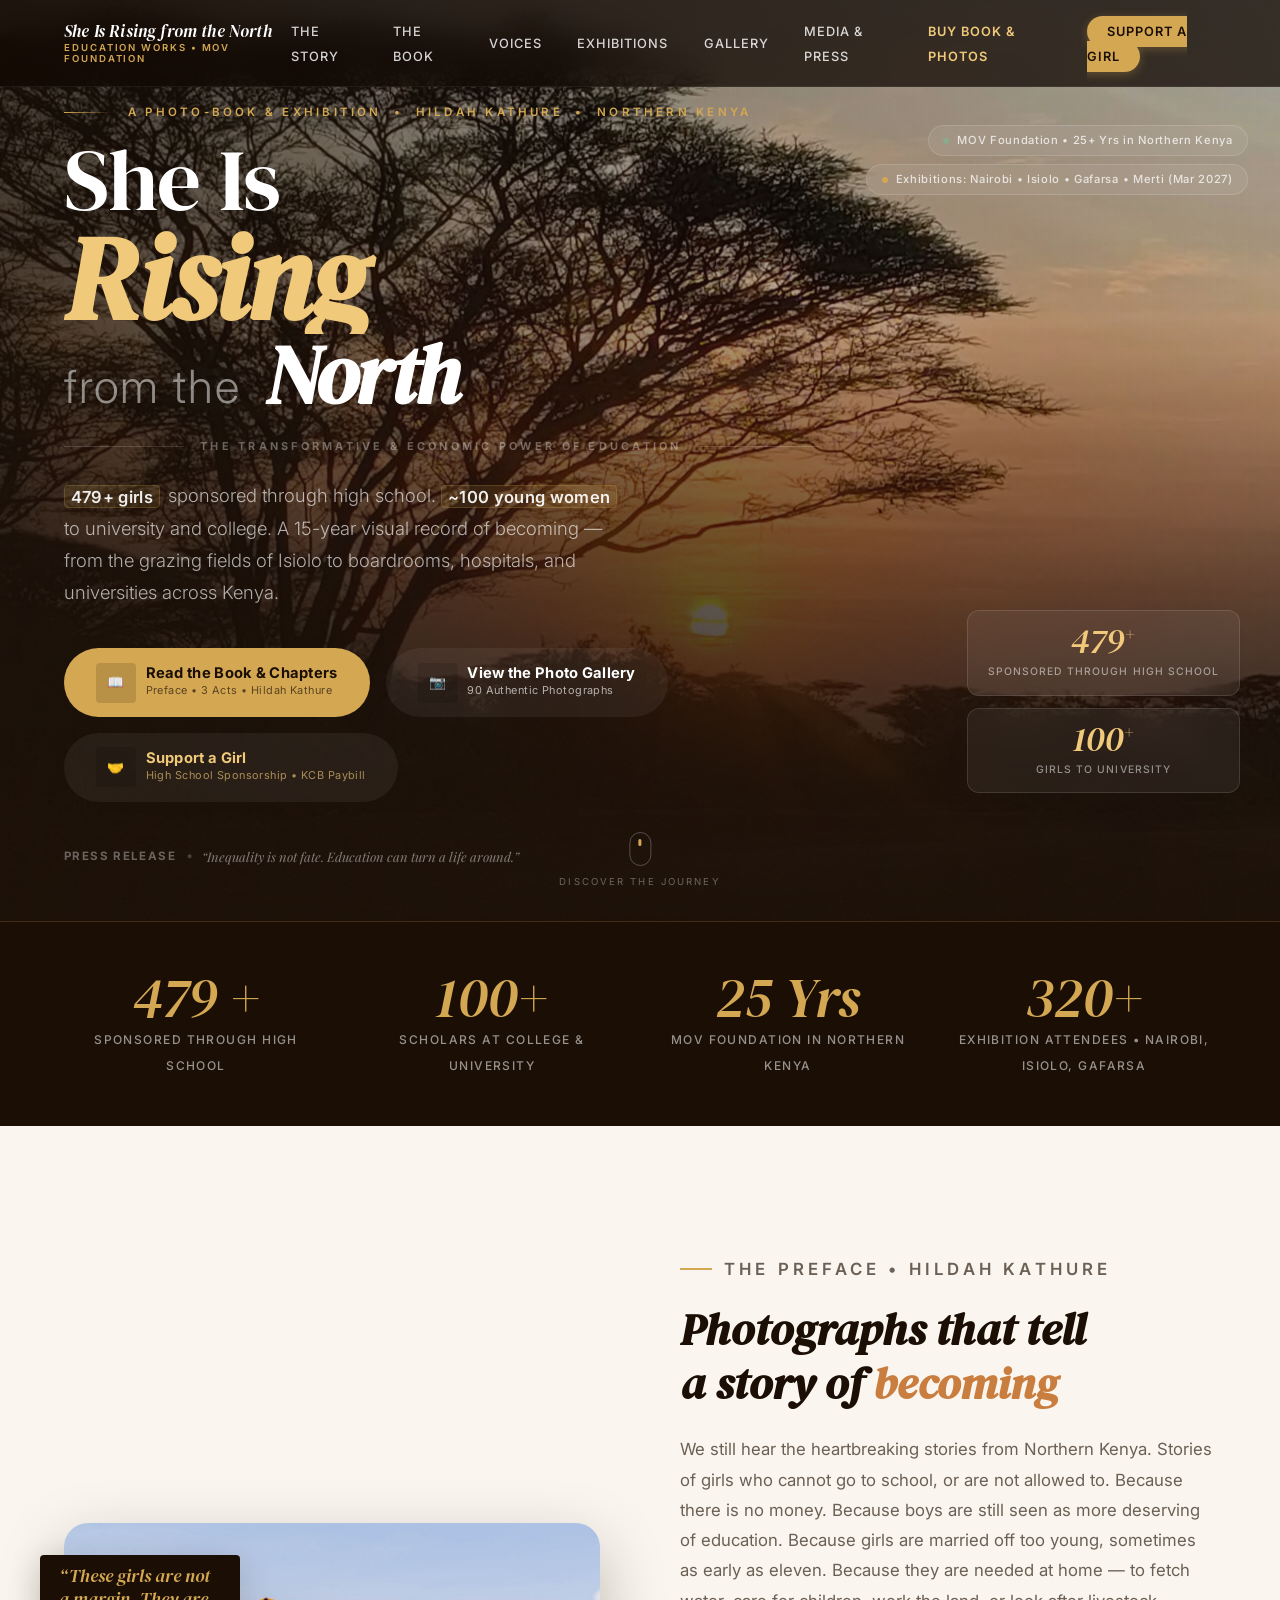
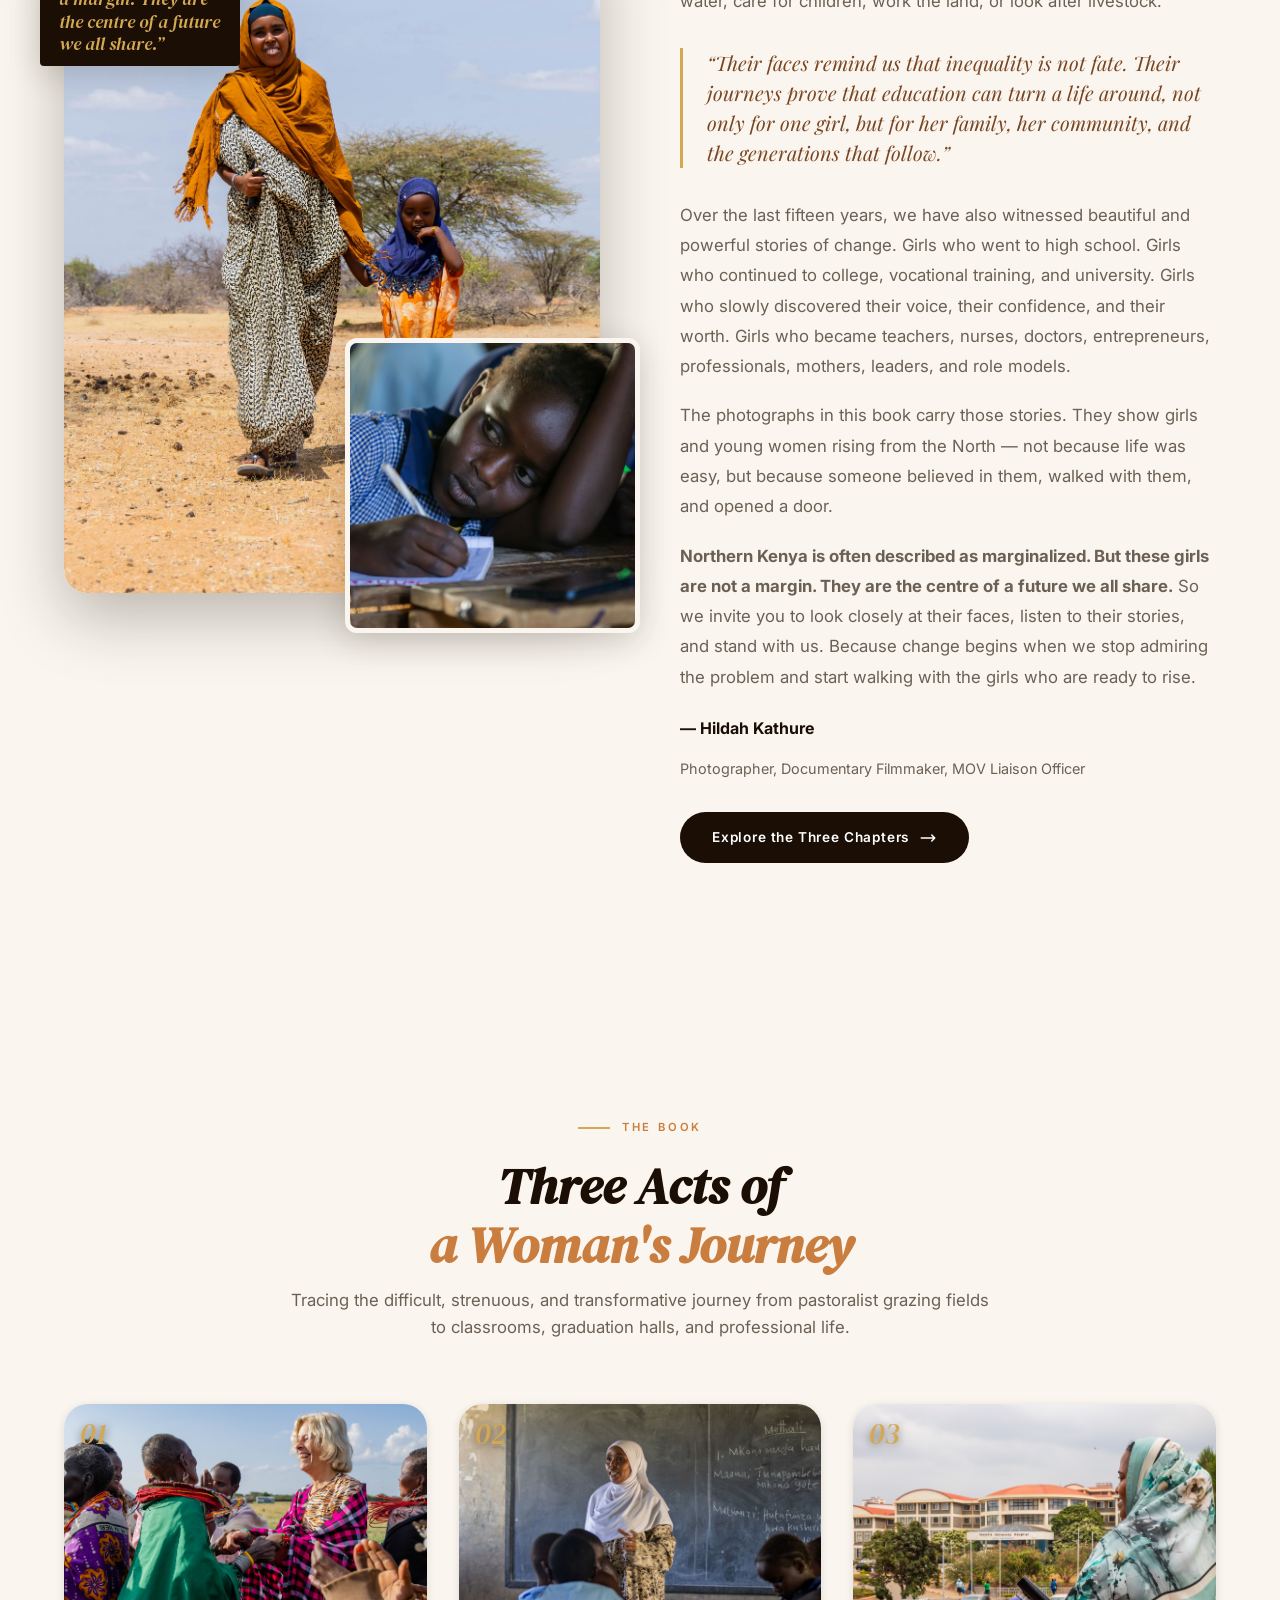
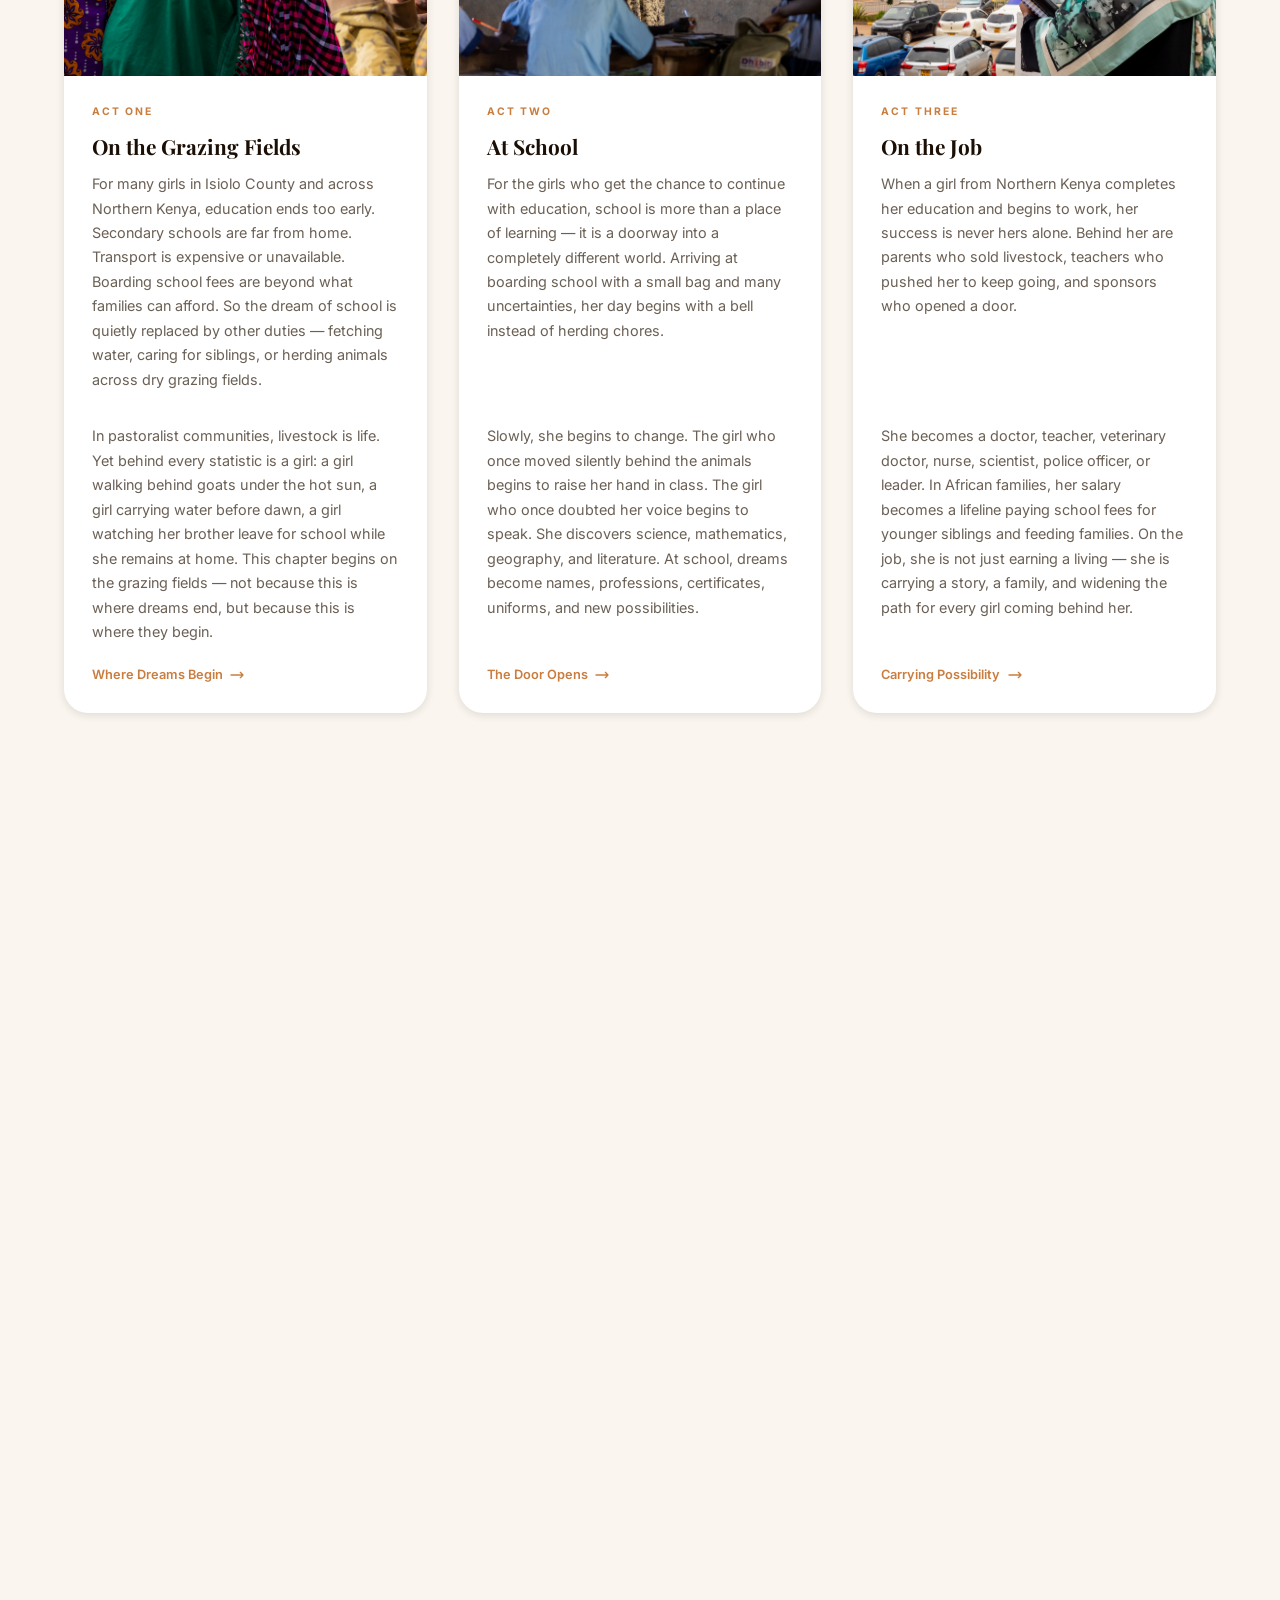
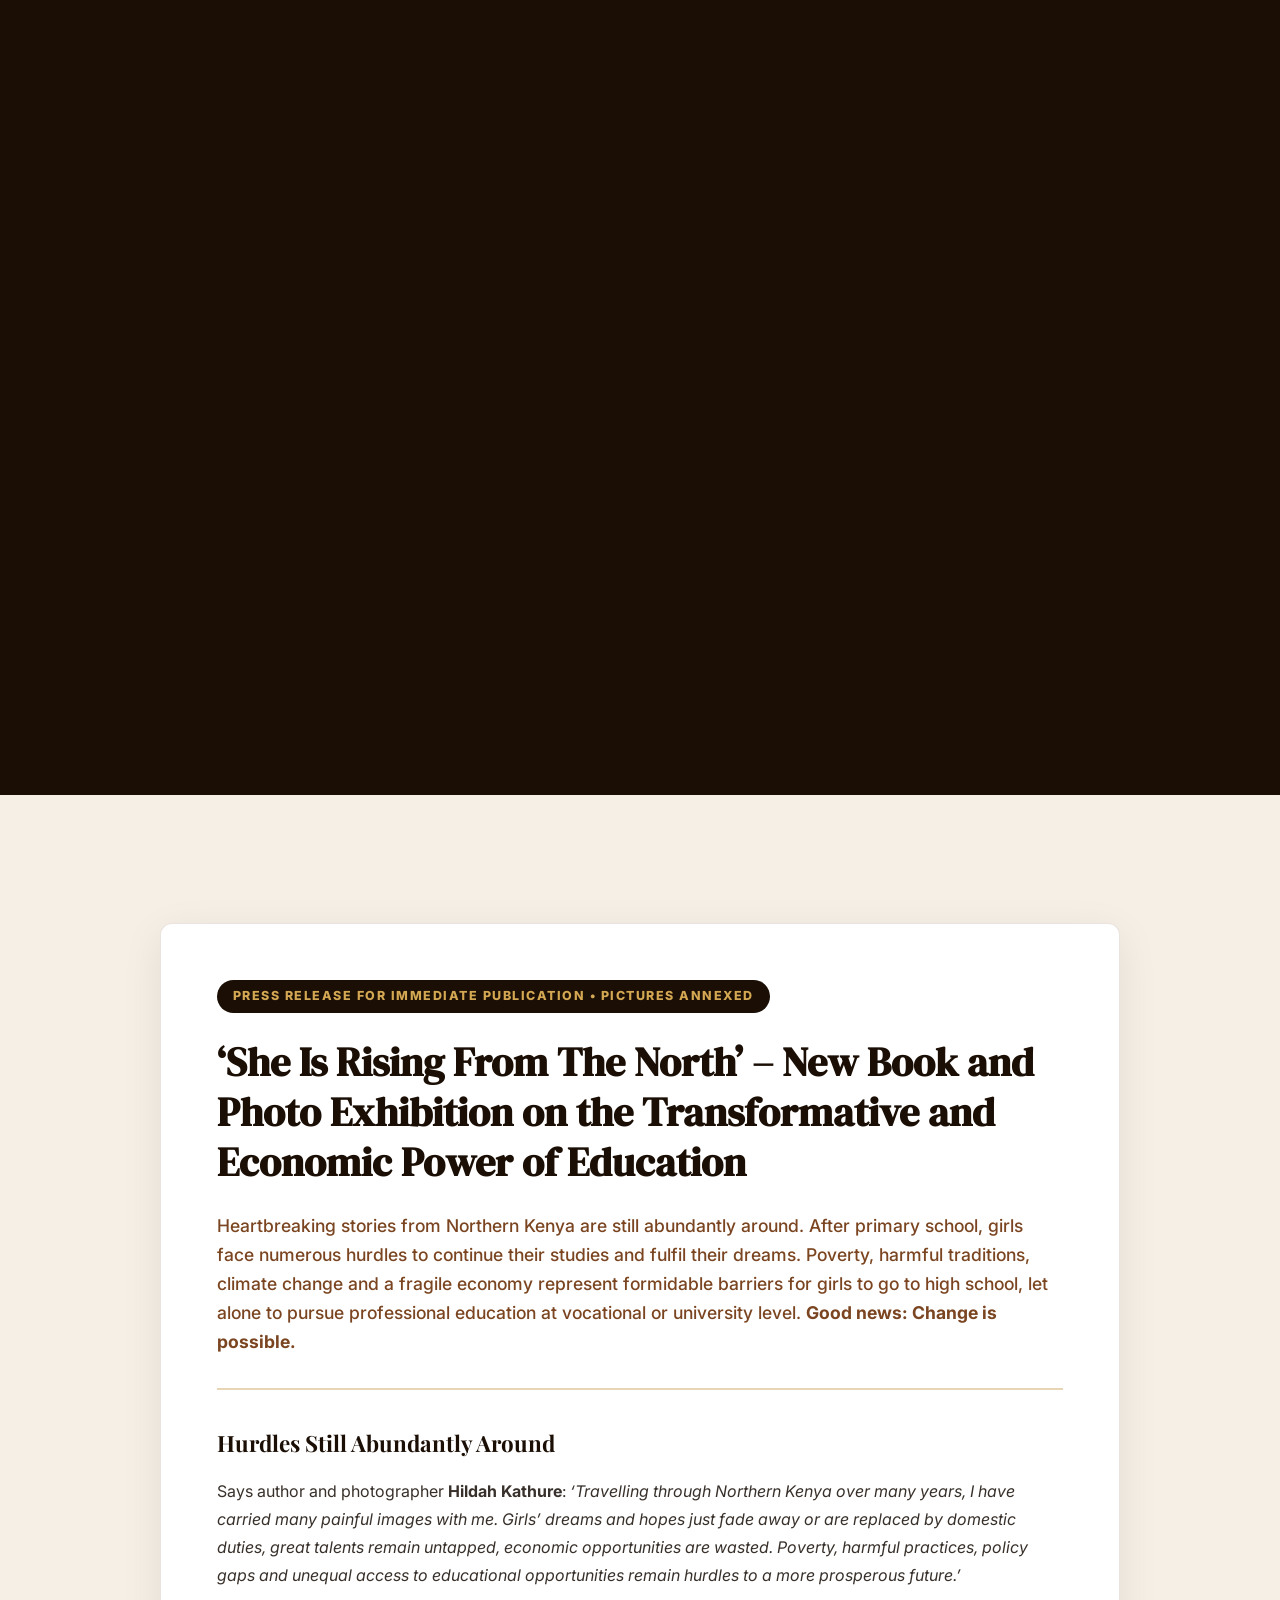
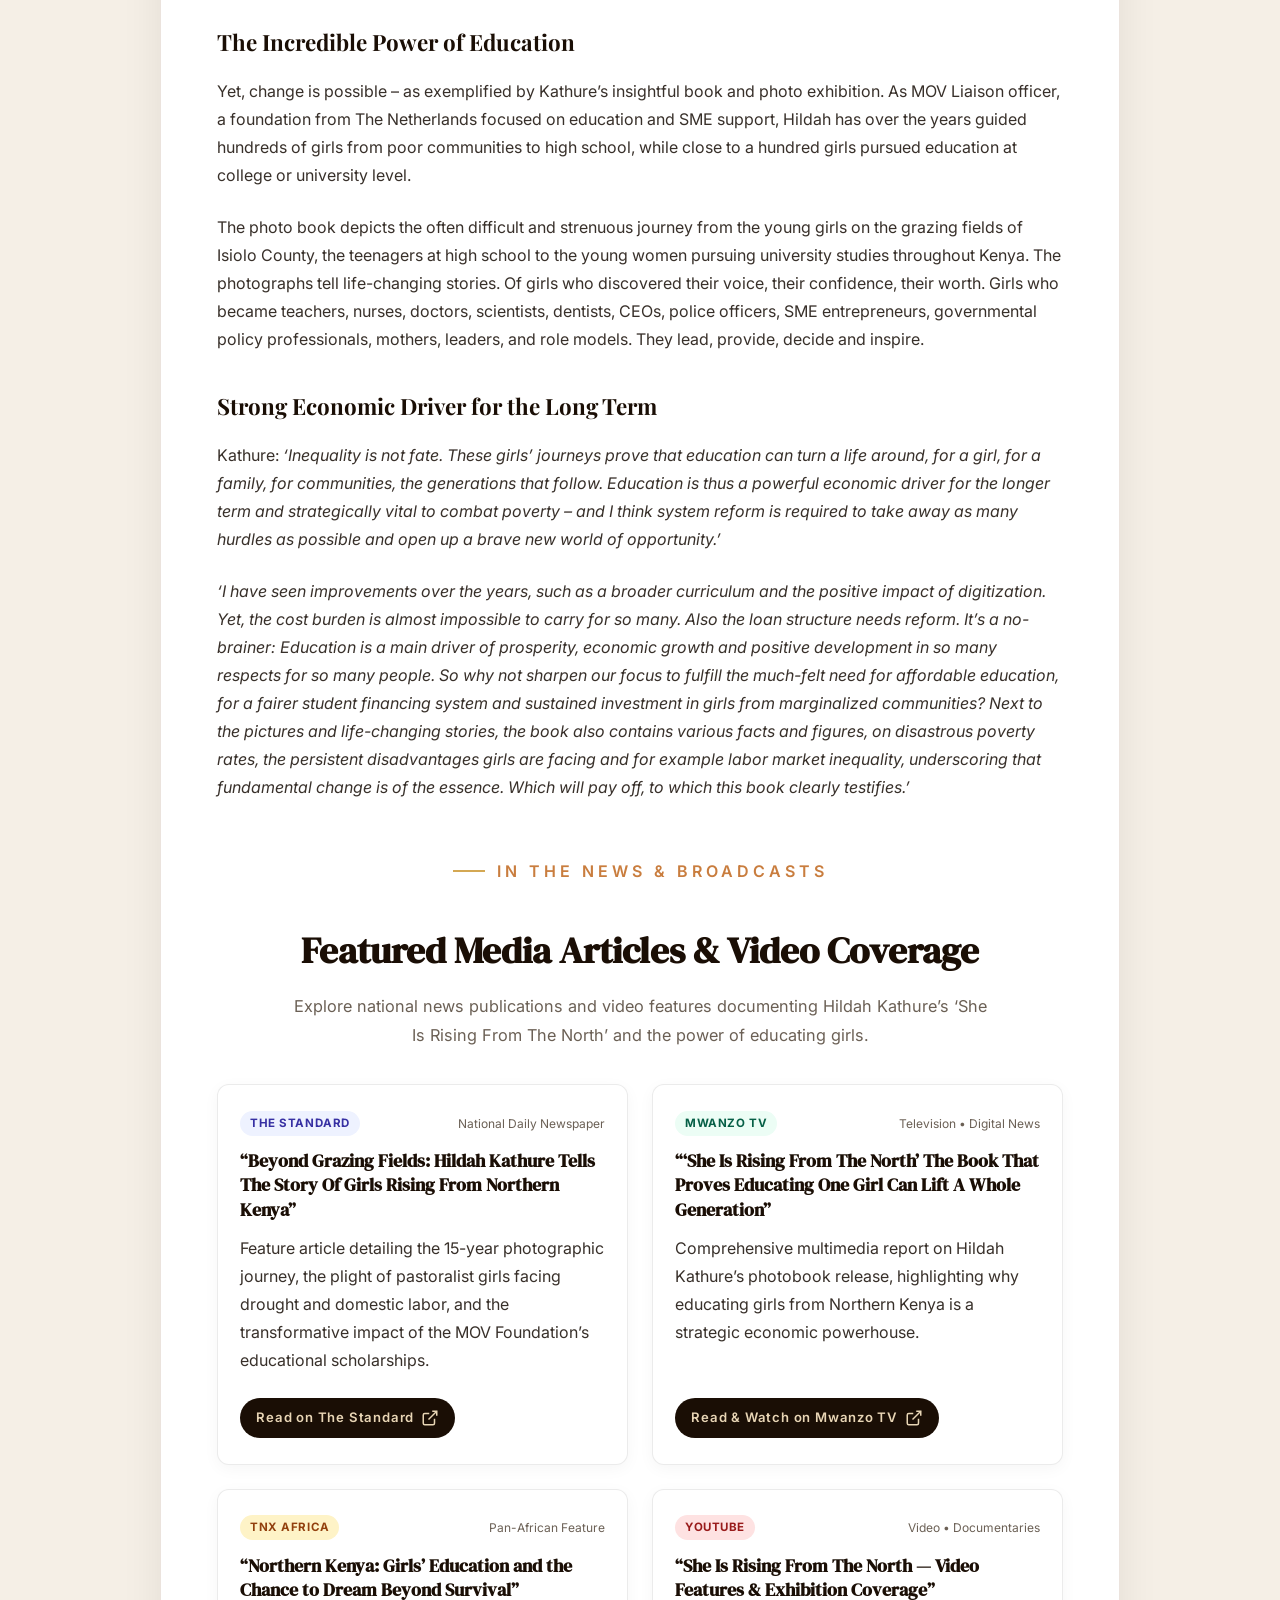
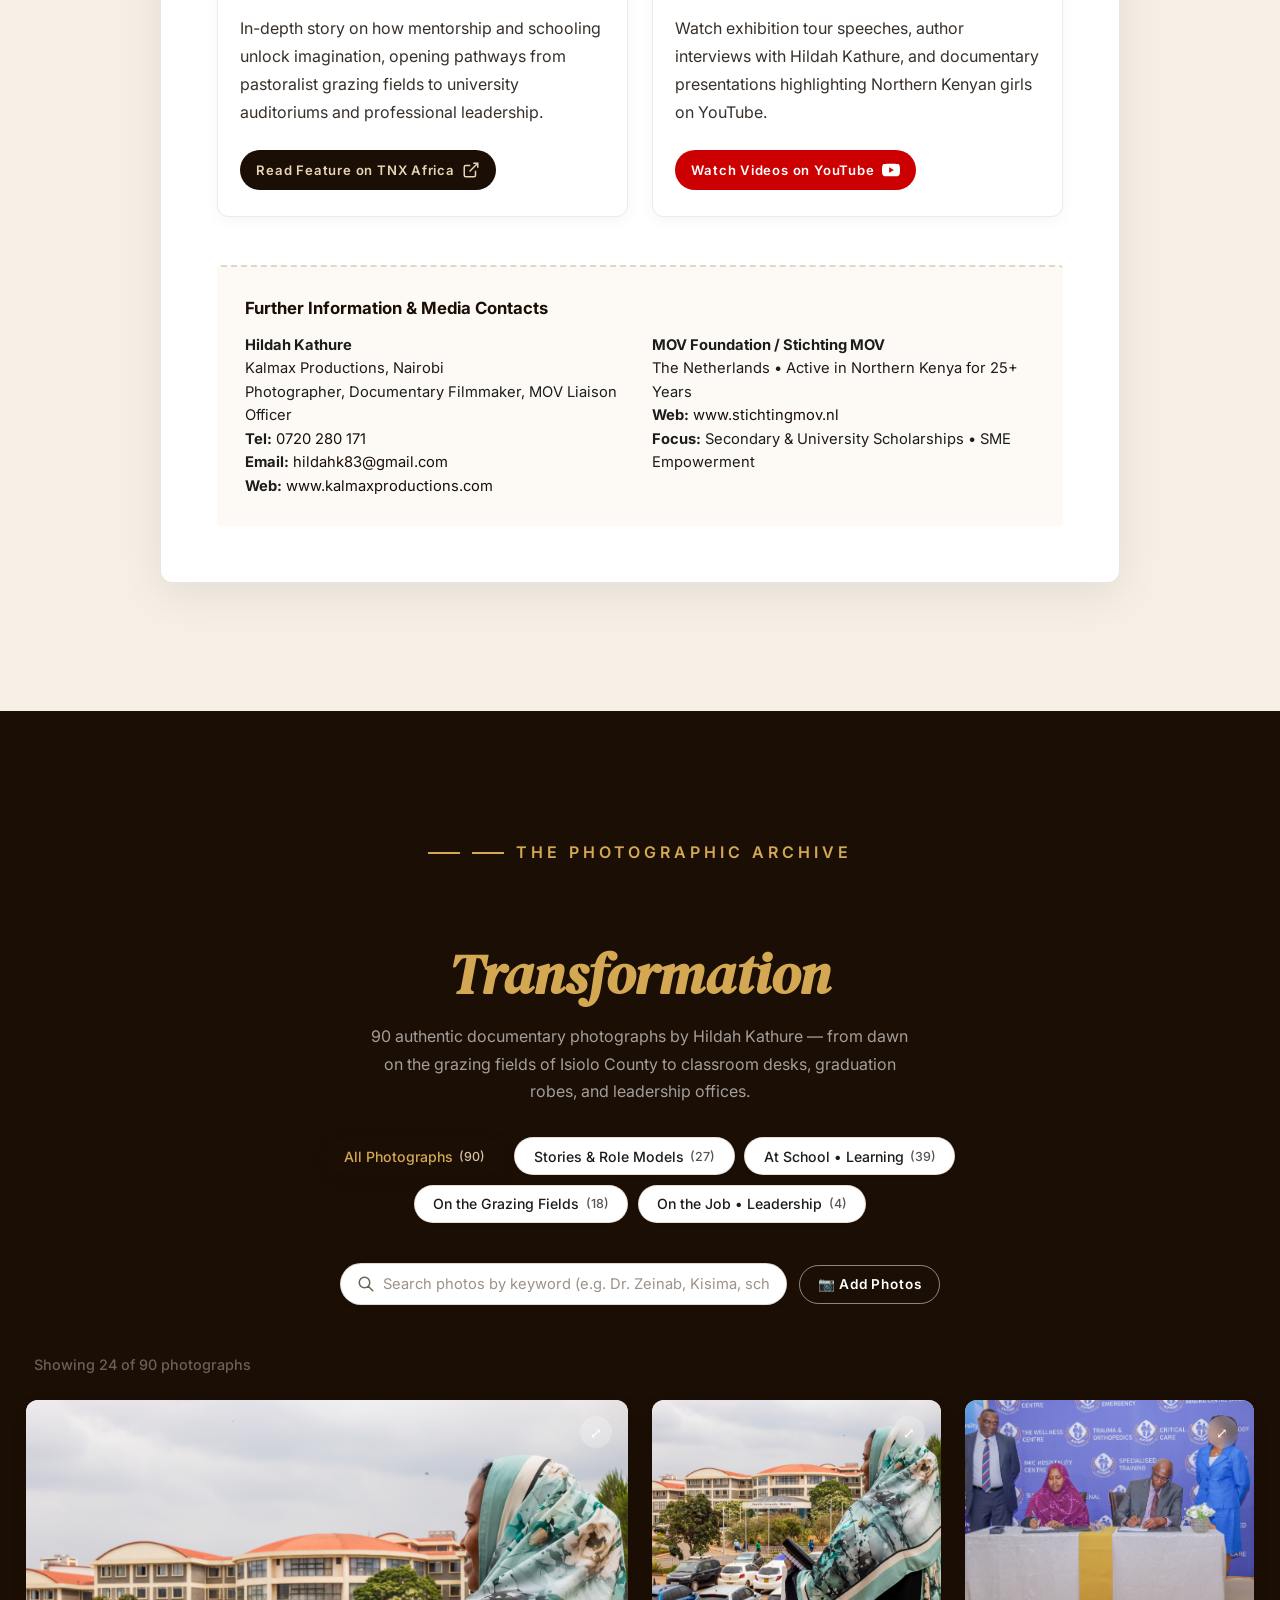
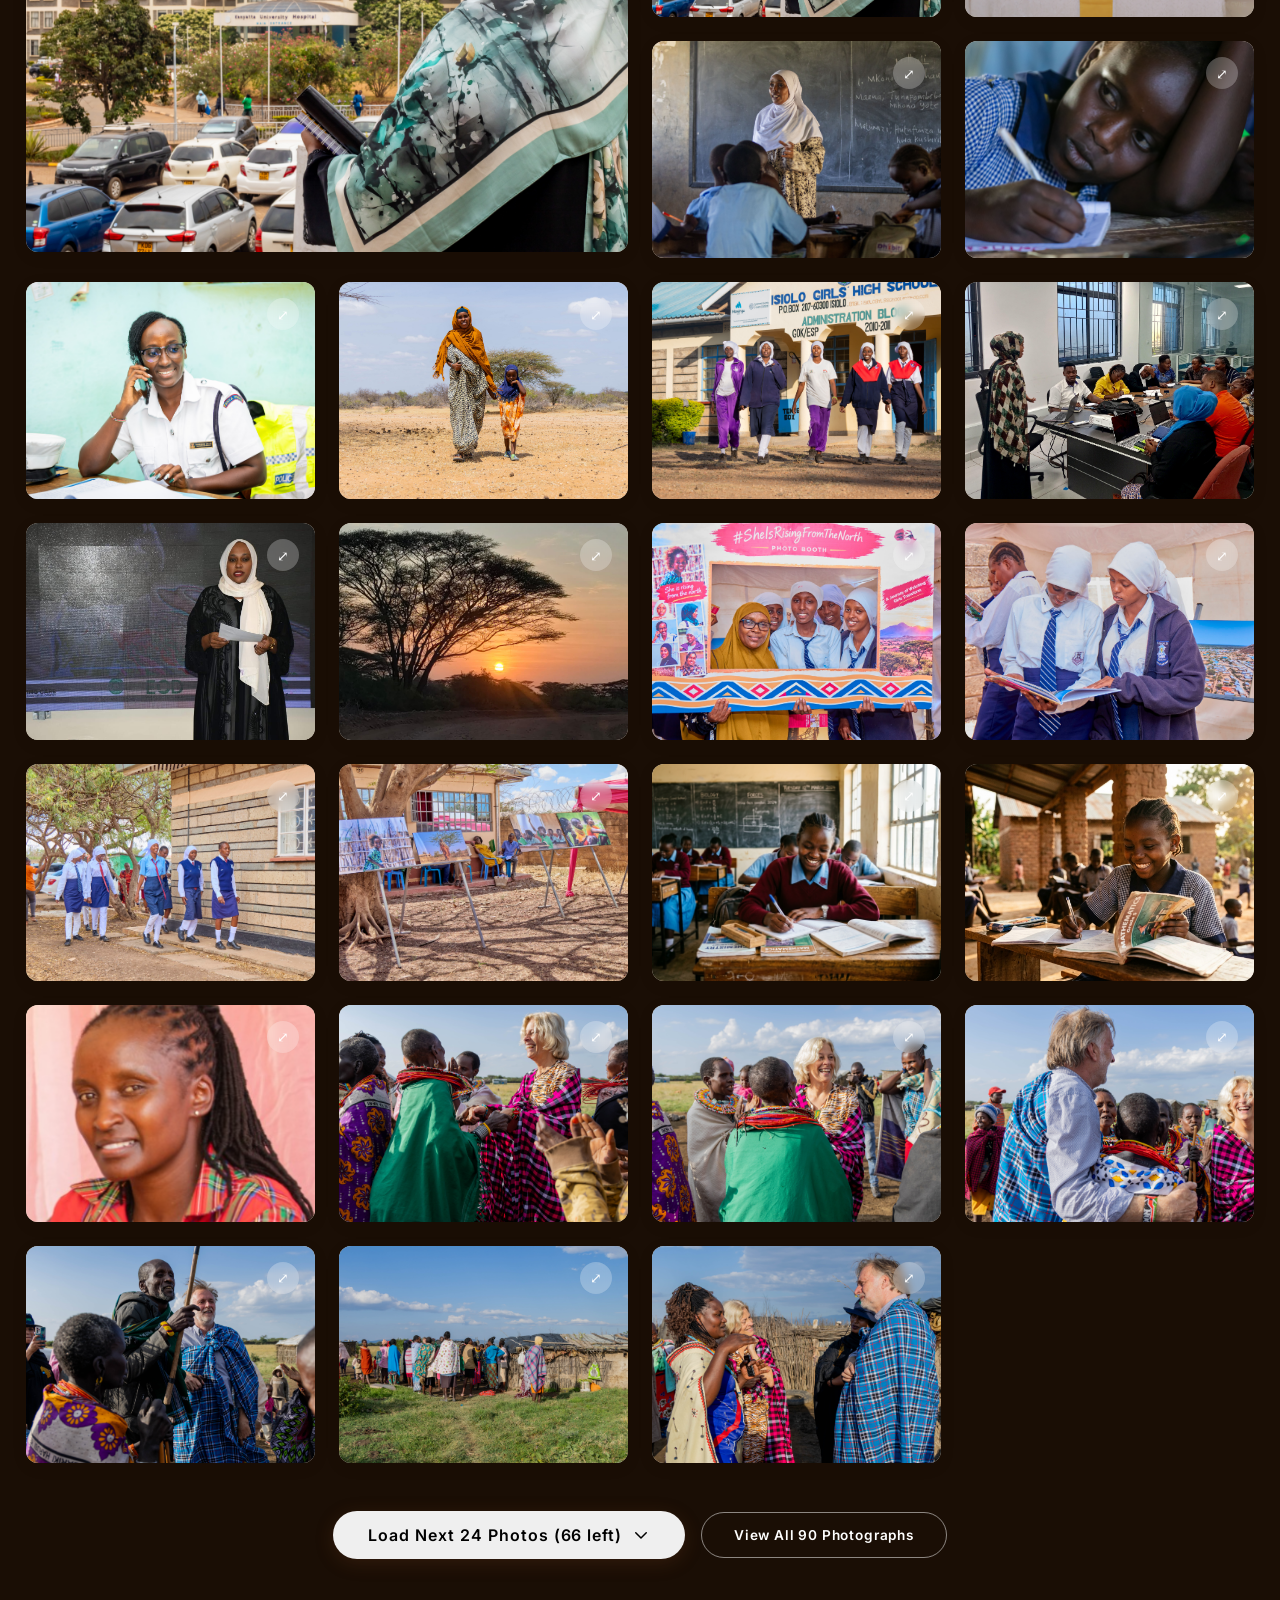
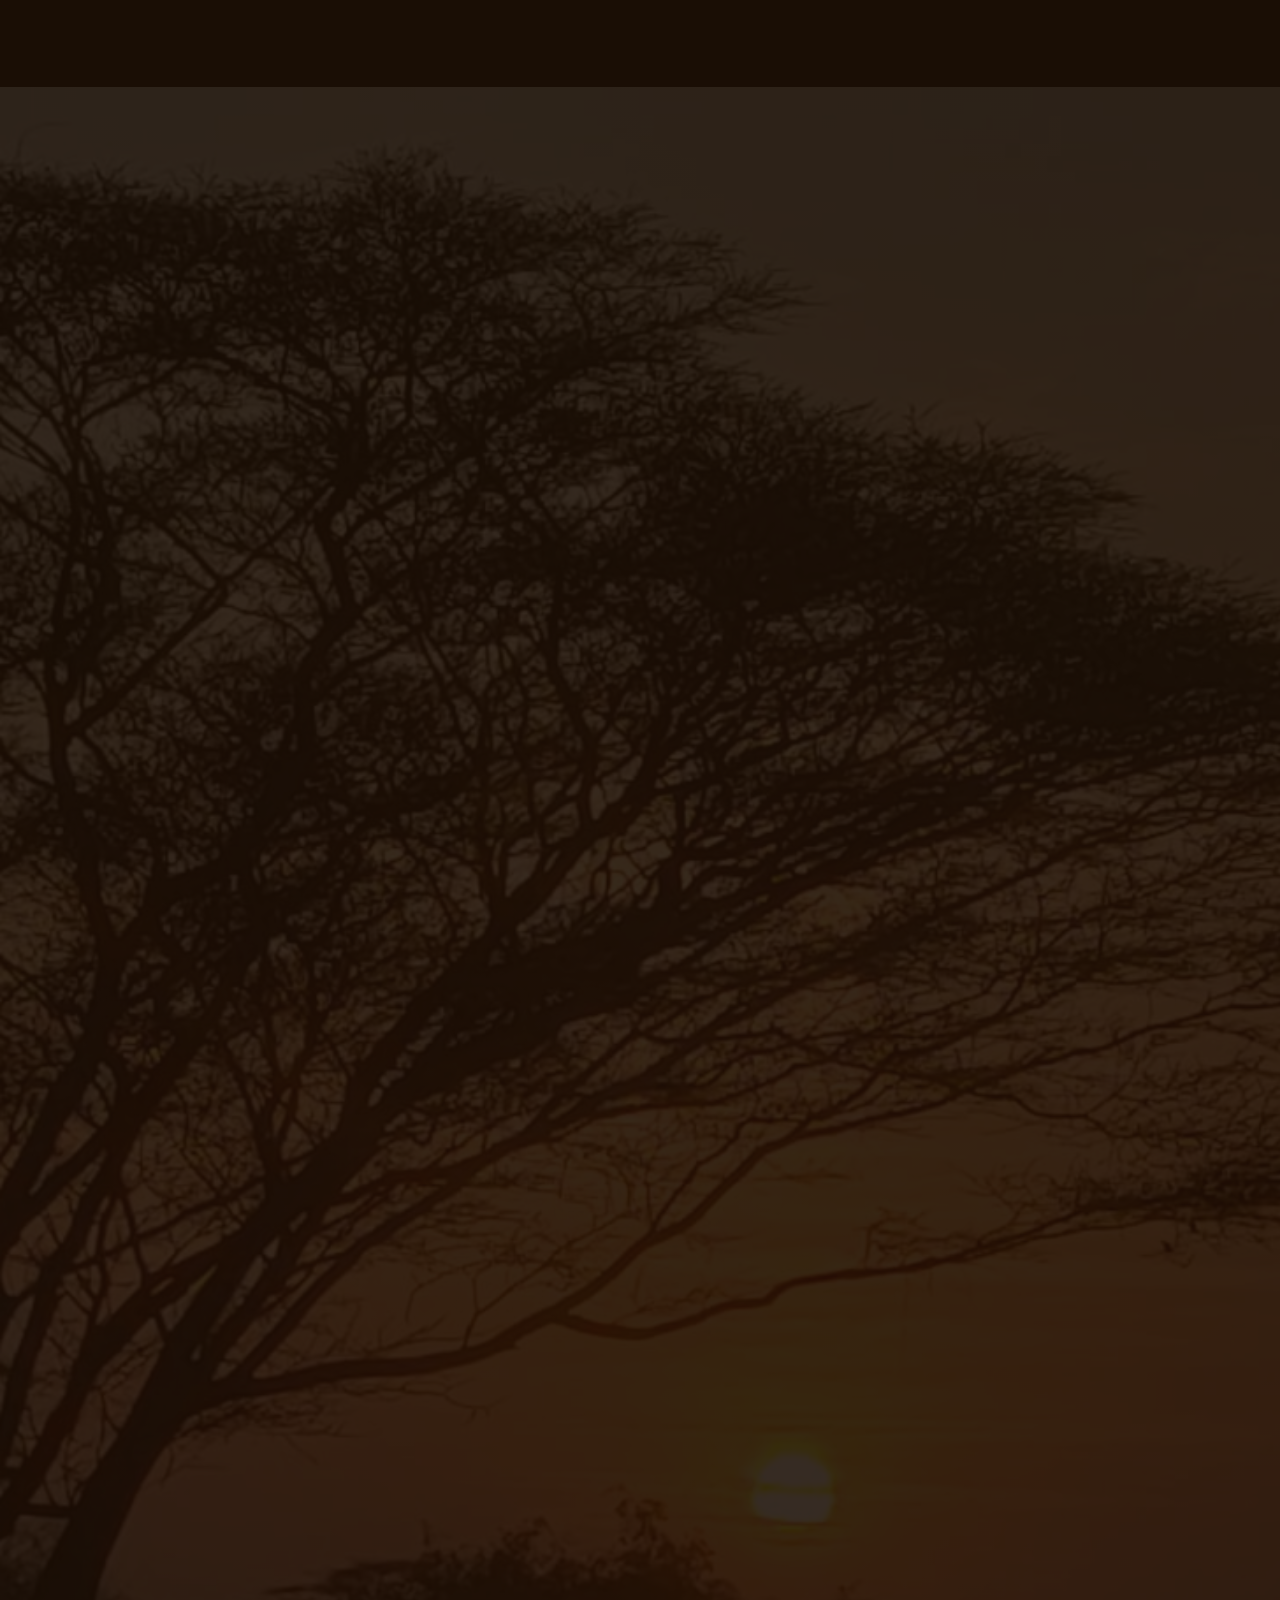
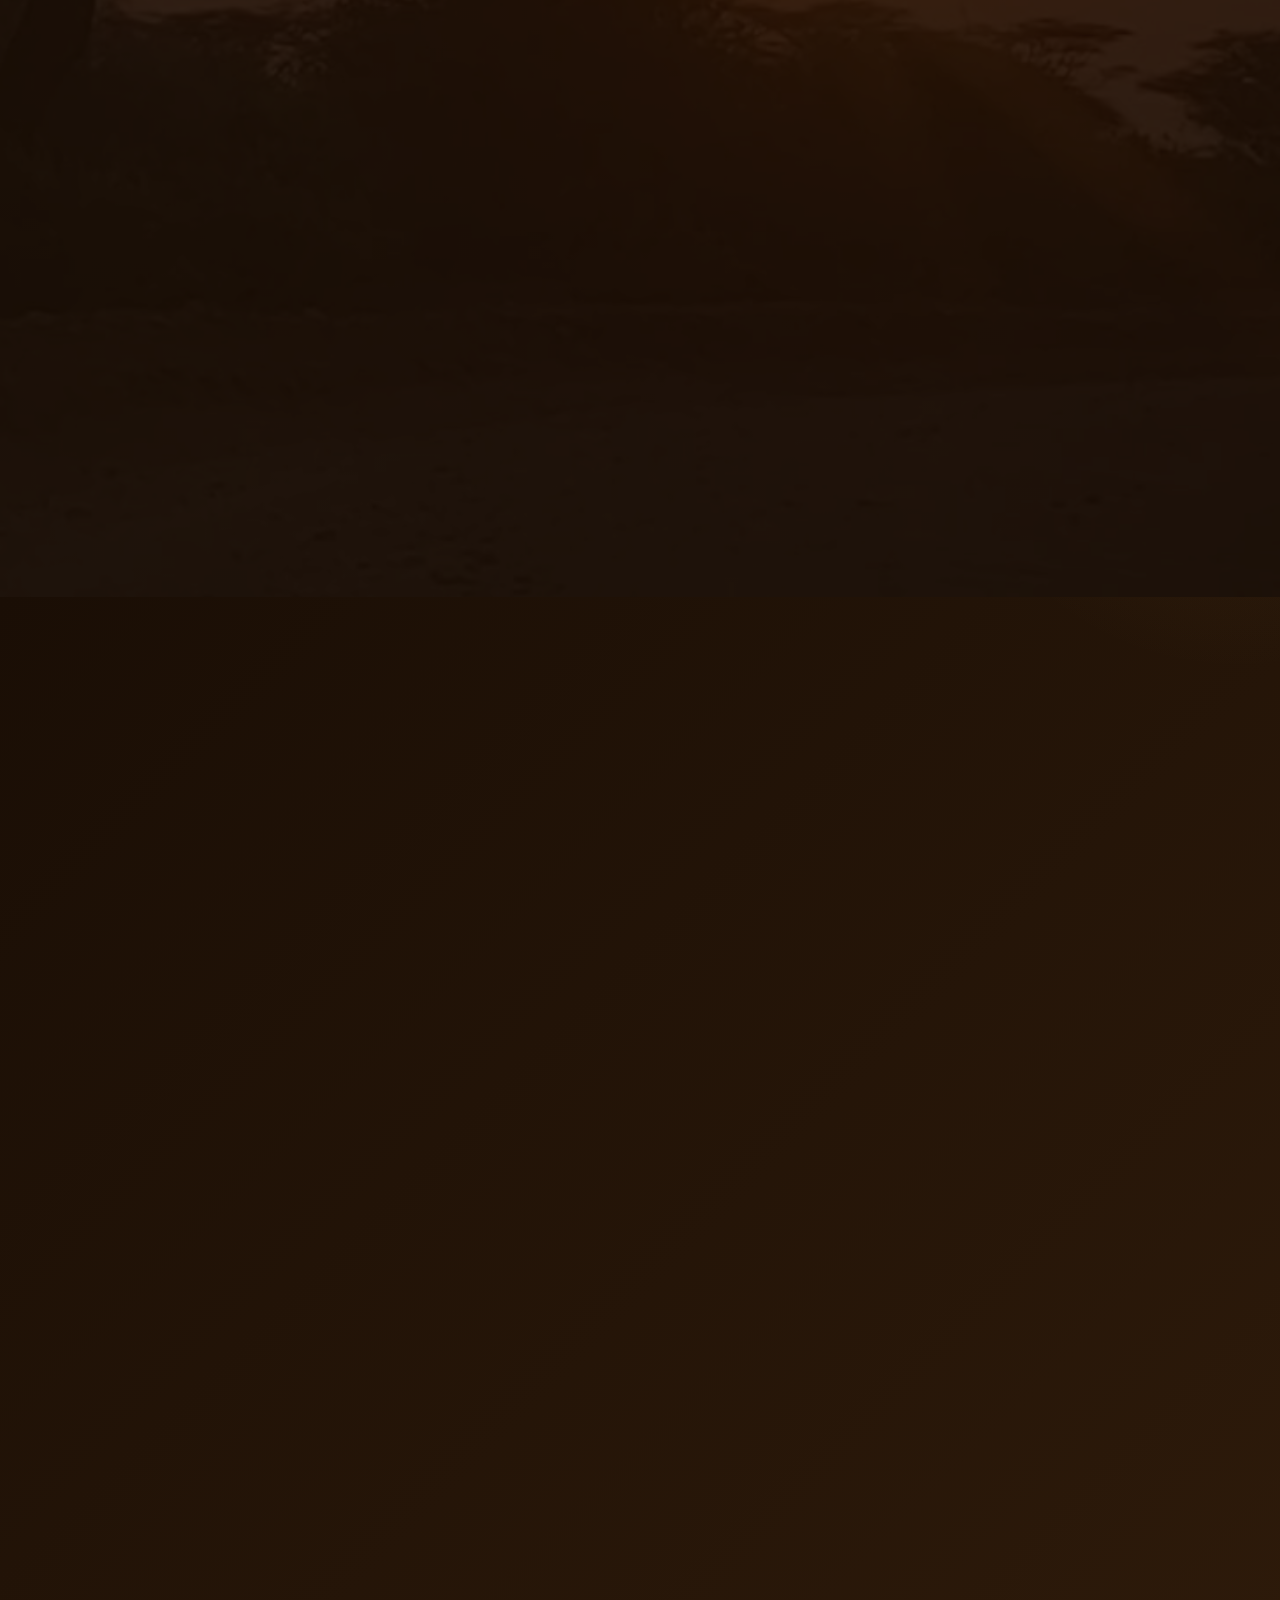
==== commit b820e606: "Update index.html" ====
--- a/index.html
+++ b/index.html
@@ -113,7 +113,8 @@
           <!-- Eyebrow -->
           <div class="hero__eyebrow-wrap">
             <span class="hero__eyebrow-line" aria-hidden="true"></span>
-            <p class="hero__eyebrow">A Photo-Book &amp; Exhibition &nbsp;&bull;&nbsp; Hildah Kathure &nbsp;&bull;&nbsp; Northern Kenya</p>
+            <p class="hero__eyebrow">A Photo-Book &amp; Exhibition &nbsp;&bull;&nbsp; Hildah Kathure &nbsp;&bull;&nbsp;
+              Northern Kenya</p>
           </div>
 
           <!-- Giant split headline -->
@@ -137,7 +138,7 @@
 
           <!-- Subtitle -->
           <p class="hero__subtitle">
-            <span class="hero__sub-stat">420+ girls</span> sponsored through high school.
+            <span class="hero__sub-stat">479+ girls</span> sponsored through high school.
             <span class="hero__sub-stat">~100 young women</span> to university and college.
             A 15-year visual record of becoming &mdash; from the grazing fields of Isiolo to boardrooms,
             hospitals, and universities across Kenya.
@@ -159,7 +160,8 @@
                 <span class="btn__sub">90 Authentic Photographs</span>
               </span>
             </a>
-            <a href="#support" class="btn btn--hero-outline" id="hero-bank-btn" style="border-color:#d4a853;color:#f0c97a;">
+            <a href="#support" class="btn btn--hero-outline" id="hero-bank-btn"
+              style="border-color:#d4a853;color:#f0c97a;">
               <span class="btn__icon" aria-hidden="true">🤝</span>
               <span class="btn__body">
                 <span class="btn__label">Support a Girl</span>
@@ -172,7 +174,8 @@
           <div class="hero__press-badge">
             <span class="hero__press-logo">Press Release</span>
             <span class="hero__press-sep" aria-hidden="true">&bull;</span>
-            <span class="hero__press-quote">&ldquo;Inequality is not fate. Education can turn a life around.&rdquo;</span>
+            <span class="hero__press-quote">&ldquo;Inequality is not fate. Education can turn a life
+              around.&rdquo;</span>
           </div>
 
         </div>
@@ -182,7 +185,7 @@
     <!-- Floating impact cards -->
     <div class="hero__float-cards" aria-hidden="true">
       <div class="hero__float-card">
-        <span class="hero__float-num">420<sup>+</sup></span>
+        <span class="hero__float-num">479<sup>+</sup></span>
         <span class="hero__float-lbl">Sponsored through High School</span>
       </div>
       <div class="hero__float-card">
@@ -207,8 +210,8 @@
   <section class="impact-strip" aria-label="Impact statistics">
     <div class="container">
       <div class="impact-strip__grid">
-        <div class="impact-stat" aria-label="Sponsored through High School 420 +">
-          <span class="impact-stat__number" data-count="420" data-suffix=" +">420 +</span>
+        <div class="impact-stat" aria-label="Sponsored through High School 479 +">
+          <span class="impact-stat__number" data-count="479" data-suffix=" +">479 +</span>
           <span class="impact-stat__label">Sponsored through High School</span>
         </div>
         <div class="impact-stat">
@@ -234,9 +237,12 @@
     <div class="container">
       <div class="story__grid">
         <div class="story__visual reveal">
-          <img class="story__img-main" src="assets/images/Kaltuma Abdi and her Daughter Amina Abdi- One generation nurturing the dreams of the next.jpg"
-            alt="Kaltuma Abdi and her Daughter Amina Abdi — One generation nurturing the dreams of the next" loading="lazy">
-          <div class="story__tag">&ldquo;These girls are not a margin. They are the centre of a future we all share.&rdquo;</div>
+          <img class="story__img-main"
+            src="assets/images/Kaltuma Abdi and her Daughter Amina Abdi- One generation nurturing the dreams of the next.jpg"
+            alt="Kaltuma Abdi and her Daughter Amina Abdi — One generation nurturing the dreams of the next"
+            loading="lazy">
+          <div class="story__tag">&ldquo;These girls are not a margin. They are the centre of a future we all
+            share.&rdquo;</div>
           <img class="story__img-accent" src="assets/images/A girl at Kisima - writing the future.jpg"
             alt="A girl at Kisima — writing the future with dignity and determination" loading="lazy">
         </div>
@@ -247,42 +253,53 @@
 
           <p>
             We still hear the heartbreaking stories from Northern Kenya. Stories of girls who cannot go to school,
-            or are not allowed to. Because there is no money. Because boys are still seen as more deserving of education.
-            Because girls are married off too young, sometimes as early as eleven. Because they are needed at home &mdash;
+            or are not allowed to. Because there is no money. Because boys are still seen as more deserving of
+            education.
+            Because girls are married off too young, sometimes as early as eleven. Because they are needed at home
+            &mdash;
             to fetch water, care for children, work the land, or look after livestock.
           </p>
 
           <blockquote class="story__pullquote">
-            &ldquo;Their faces remind us that inequality is not fate. Their journeys prove that education can turn a life around,
+            &ldquo;Their faces remind us that inequality is not fate. Their journeys prove that education can turn a
+            life around,
             not only for one girl, but for her family, her community, and the generations that follow.&rdquo;
           </blockquote>
 
           <p>
-            Over the last fifteen years, we have also witnessed beautiful and powerful stories of change. Girls who went to high school.
-            Girls who continued to college, vocational training, and university. Girls who slowly discovered their voice, their confidence,
-            and their worth. Girls who became teachers, nurses, doctors, entrepreneurs, professionals, mothers, leaders, and role models.
+            Over the last fifteen years, we have also witnessed beautiful and powerful stories of change. Girls who went
+            to high school.
+            Girls who continued to college, vocational training, and university. Girls who slowly discovered their
+            voice, their confidence,
+            and their worth. Girls who became teachers, nurses, doctors, entrepreneurs, professionals, mothers, leaders,
+            and role models.
           </p>
 
           <p>
-            The photographs in this book carry those stories. They show girls and young women rising from the North &mdash;
+            The photographs in this book carry those stories. They show girls and young women rising from the North
+            &mdash;
             not because life was easy, but because someone believed in them, walked with them, and opened a door.
           </p>
 
           <p>
-            <strong>Northern Kenya is often described as marginalized. But these girls are not a margin. They are the centre of a future we all share.</strong>
-            So we invite you to look closely at their faces, listen to their stories, and stand with us. Because change begins when we stop admiring the problem
+            <strong>Northern Kenya is often described as marginalized. But these girls are not a margin. They are the
+              centre of a future we all share.</strong>
+            So we invite you to look closely at their faces, listen to their stories, and stand with us. Because change
+            begins when we stop admiring the problem
             and start walking with the girls who are ready to rise.
           </p>
 
           <div style="margin-top:1.5rem;display:flex;align-items:center;gap:1rem;flex-wrap:wrap;">
             <span style="font-weight:700;color:var(--clr-earth-deep);">&mdash; Hildah Kathure</span>
-            <span style="color:var(--clr-muted);font-size:0.9rem;">Photographer, Documentary Filmmaker, MOV Liaison Officer</span>
+            <span style="color:var(--clr-muted);font-size:0.9rem;">Photographer, Documentary Filmmaker, MOV Liaison
+              Officer</span>
           </div>
 
           <div style="margin-top:2rem;">
             <a href="#chapters" class="btn btn--dark" id="story-chapters-btn">
               Explore the Three Chapters
-              <svg xmlns="http://www.w3.org/2000/svg" fill="none" viewBox="0 0 24 24" stroke="currentColor" stroke-width="2">
+              <svg xmlns="http://www.w3.org/2000/svg" fill="none" viewBox="0 0 24 24" stroke="currentColor"
+                stroke-width="2">
                 <path stroke-linecap="round" stroke-linejoin="round" d="M17 8l4 4m0 0l-4 4m4-4H3" />
               </svg>
             </a>
@@ -311,25 +328,32 @@
         <!-- CHAPTER 01 -->
         <article class="chapter-card reveal reveal-delay-1">
           <div class="chapter-card__img-wrap">
-            <img src="assets/images/MDV-2.jpg" alt="On the Grazing Fields — Dawn in Northern Kenya Pastoralist Lands" loading="lazy">
+            <img src="assets/images/MDV-2.jpg" alt="On the Grazing Fields — Dawn in Northern Kenya Pastoralist Lands"
+              loading="lazy">
             <span class="chapter-card__number">01</span>
           </div>
           <div class="chapter-card__body">
             <p class="chapter-card__tag">Act One</p>
             <h3 class="chapter-card__title">On the Grazing Fields</h3>
             <p class="chapter-card__text">
-              For many girls in Isiolo County and across Northern Kenya, education ends too early. Secondary schools are far from home.
-              Transport is expensive or unavailable. Boarding school fees are beyond what families can afford. So the dream of school
-              is quietly replaced by other duties &mdash; fetching water, caring for siblings, or herding animals across dry grazing fields.
+              For many girls in Isiolo County and across Northern Kenya, education ends too early. Secondary schools are
+              far from home.
+              Transport is expensive or unavailable. Boarding school fees are beyond what families can afford. So the
+              dream of school
+              is quietly replaced by other duties &mdash; fetching water, caring for siblings, or herding animals across
+              dry grazing fields.
             </p>
             <p class="chapter-card__text" style="margin-top:0.75rem;font-size:0.9rem;color:var(--clr-muted);">
-              In pastoralist communities, livestock is life. Yet behind every statistic is a girl: a girl walking behind goats under the hot sun,
-              a girl carrying water before dawn, a girl watching her brother leave for school while she remains at home. This chapter begins
+              In pastoralist communities, livestock is life. Yet behind every statistic is a girl: a girl walking behind
+              goats under the hot sun,
+              a girl carrying water before dawn, a girl watching her brother leave for school while she remains at home.
+              This chapter begins
               on the grazing fields &mdash; not because this is where dreams end, but because this is where they begin.
             </p>
             <span class="chapter-card__link">
               Where Dreams Begin
-              <svg xmlns="http://www.w3.org/2000/svg" width="16" height="16" fill="none" viewBox="0 0 24 24" stroke="currentColor" stroke-width="2">
+              <svg xmlns="http://www.w3.org/2000/svg" width="16" height="16" fill="none" viewBox="0 0 24 24"
+                stroke="currentColor" stroke-width="2">
                 <path stroke-linecap="round" stroke-linejoin="round" d="M17 8l4 4m0 0l-4 4m4-4H3" />
               </svg>
             </span>
@@ -339,24 +363,30 @@
         <!-- CHAPTER 02 -->
         <article class="chapter-card reveal reveal-delay-2">
           <div class="chapter-card__img-wrap">
-            <img src="assets/images/Batula Fayo a teacher at Kisima Primary School.jpg" alt="At School — Batula Fayo, Teacher at Kisima Primary School" loading="lazy">
+            <img src="assets/images/Batula Fayo a teacher at Kisima Primary School.jpg"
+              alt="At School — Batula Fayo, Teacher at Kisima Primary School" loading="lazy">
             <span class="chapter-card__number">02</span>
           </div>
           <div class="chapter-card__body">
             <p class="chapter-card__tag">Act Two</p>
             <h3 class="chapter-card__title">At School</h3>
             <p class="chapter-card__text">
-              For the girls who get the chance to continue with education, school is more than a place of learning &mdash; it is a doorway into a completely different world.
-              Arriving at boarding school with a small bag and many uncertainties, her day begins with a bell instead of herding chores.
+              For the girls who get the chance to continue with education, school is more than a place of learning
+              &mdash; it is a doorway into a completely different world.
+              Arriving at boarding school with a small bag and many uncertainties, her day begins with a bell instead of
+              herding chores.
             </p>
             <p class="chapter-card__text" style="margin-top:0.75rem;font-size:0.9rem;color:var(--clr-muted);">
-              Slowly, she begins to change. The girl who once moved silently behind the animals begins to raise her hand in class.
-              The girl who once doubted her voice begins to speak. She discovers science, mathematics, geography, and literature.
+              Slowly, she begins to change. The girl who once moved silently behind the animals begins to raise her hand
+              in class.
+              The girl who once doubted her voice begins to speak. She discovers science, mathematics, geography, and
+              literature.
               At school, dreams become names, professions, certificates, uniforms, and new possibilities.
             </p>
             <span class="chapter-card__link">
               The Door Opens
-              <svg xmlns="http://www.w3.org/2000/svg" width="16" height="16" fill="none" viewBox="0 0 24 24" stroke="currentColor" stroke-width="2">
+              <svg xmlns="http://www.w3.org/2000/svg" width="16" height="16" fill="none" viewBox="0 0 24 24"
+                stroke="currentColor" stroke-width="2">
                 <path stroke-linecap="round" stroke-linejoin="round" d="M17 8l4 4m0 0l-4 4m4-4H3" />
               </svg>
             </span>
@@ -366,24 +396,30 @@
         <!-- CHAPTER 03 -->
         <article class="chapter-card reveal reveal-delay-3">
           <div class="chapter-card__img-wrap">
-            <img src="assets/images/Dr. Zeinab Gura - CEO Kenya University TRR Hospital Nairobi.jpg" alt="On the Job — Dr. Zeinab Gura, CEO Kenyatta University TRR Hospital Nairobi" loading="lazy">
+            <img src="assets/images/Dr. Zeinab Gura - CEO Kenya University TRR Hospital Nairobi.jpg"
+              alt="On the Job — Dr. Zeinab Gura, CEO Kenyatta University TRR Hospital Nairobi" loading="lazy">
             <span class="chapter-card__number">03</span>
           </div>
           <div class="chapter-card__body">
             <p class="chapter-card__tag">Act Three</p>
             <h3 class="chapter-card__title">On the Job</h3>
             <p class="chapter-card__text">
-              When a girl from Northern Kenya completes her education and begins to work, her success is never hers alone.
-              Behind her are parents who sold livestock, teachers who pushed her to keep going, and sponsors who opened a door.
+              When a girl from Northern Kenya completes her education and begins to work, her success is never hers
+              alone.
+              Behind her are parents who sold livestock, teachers who pushed her to keep going, and sponsors who opened
+              a door.
             </p>
             <p class="chapter-card__text" style="margin-top:0.75rem;font-size:0.9rem;color:var(--clr-muted);">
-              She becomes a doctor, teacher, veterinary doctor, nurse, scientist, police officer, or leader. In African families, her salary
-              becomes a lifeline paying school fees for younger siblings and feeding families. On the job, she is not just earning a living &mdash;
+              She becomes a doctor, teacher, veterinary doctor, nurse, scientist, police officer, or leader. In African
+              families, her salary
+              becomes a lifeline paying school fees for younger siblings and feeding families. On the job, she is not
+              just earning a living &mdash;
               she is carrying a story, a family, and widening the path for every girl coming behind her.
             </p>
             <span class="chapter-card__link">
               Carrying Possibility
-              <svg xmlns="http://www.w3.org/2000/svg" width="16" height="16" fill="none" viewBox="0 0 24 24" stroke="currentColor" stroke-width="2">
+              <svg xmlns="http://www.w3.org/2000/svg" width="16" height="16" fill="none" viewBox="0 0 24 24"
+                stroke="currentColor" stroke-width="2">
                 <path stroke-linecap="round" stroke-linejoin="round" d="M17 8l4 4m0 0l-4 4m4-4H3" />
               </svg>
             </span>
@@ -391,19 +427,24 @@
         </article>
 
 
-      <!-- Purchase Book Notice Strip -->
-      <div class="book-purchase-strip reveal" style="margin-top:3rem;background:linear-gradient(135deg,#241407 0%,#3d210b 100%);border:1px solid rgba(212,168,83,0.3);border-radius:var(--radius-md);padding:1.5rem 2rem;display:flex;align-items:center;justify-content:space-between;flex-wrap:wrap;gap:1.25rem;">
-        <div>
-          <span style="display:inline-block;background:var(--clr-gold);color:var(--clr-earth-deep);font-size:0.7rem;font-weight:700;padding:0.2rem 0.6rem;border-radius:var(--radius-pill);text-transform:uppercase;letter-spacing:0.06em;margin-bottom:0.4rem;">Acquire the Book &amp; Exhibition Prints</span>
-          <h4 style="font-family:var(--font-display);font-size:1.35rem;color:var(--clr-white);margin-bottom:0.25rem;">Support a Girl in School Through Every Purchase</h4>
-          <p style="color:var(--clr-sand);font-size:0.9rem;margin:0;">
-            Book: <strong>KSh 2,500</strong> &bull; Exhibition Photo Prints: <strong>KSh 3,000 (A2)</strong> &bull; <strong>KSh 5,000 (A1)</strong>. 100% of proceeds go towards school fees.
-          </p>
-        </div>
-        <a href="#purchase" class="btn btn--primary" style="white-space:nowrap;">
-          <span>Order Book or Prints &rarr;</span>
-        </a>
-      </div>
+        <!-- Purchase Book Notice Strip -->
+        <div class="book-purchase-strip reveal"
+          style="margin-top:3rem;background:linear-gradient(135deg,#241407 0%,#3d210b 100%);border:1px solid rgba(212,168,83,0.3);border-radius:var(--radius-md);padding:1.5rem 2rem;display:flex;align-items:center;justify-content:space-between;flex-wrap:wrap;gap:1.25rem;">
+          <div>
+            <span
+              style="display:inline-block;background:var(--clr-gold);color:var(--clr-earth-deep);font-size:0.7rem;font-weight:700;padding:0.2rem 0.6rem;border-radius:var(--radius-pill);text-transform:uppercase;letter-spacing:0.06em;margin-bottom:0.4rem;">Acquire
+              the Book &amp; Exhibition Prints</span>
+            <h4 style="font-family:var(--font-display);font-size:1.35rem;color:var(--clr-white);margin-bottom:0.25rem;">
+              Support a Girl in School Through Every Purchase</h4>
+            <p style="color:var(--clr-sand);font-size:0.9rem;margin:0;">
+              Book: <strong>KSh 2,500</strong> &bull; Exhibition Photo Prints: <strong>KSh 3,000 (A2)</strong> &bull;
+              <strong>KSh 5,000 (A1)</strong>. 100% of proceeds go towards school fees.
+            </p>
+          </div>
+          <a href="#purchase" class="btn btn--primary" style="white-space:nowrap;">
+            <span>Order Book or Prints &rarr;</span>
+          </a>
+        </div>
 
       </div>
     </div>
@@ -418,7 +459,8 @@
         <p class="section-label" style="justify-content:center;">Voices of the North</p>
         <h2>Words of Courage,<br><em class="text-earth">Leadership &amp; Hope</em></h2>
         <p style="color:var(--clr-muted);font-size:1.05rem;margin-top:0.75rem;">
-          In their own words: Women leaders and students from Northern Kenya reflect on the transformative power of education.
+          In their own words: Women leaders and students from Northern Kenya reflect on the transformative power of
+          education.
         </p>
       </div>
 
@@ -429,14 +471,18 @@
           <div>
             <div class="voice-card__quote-mark">&ldquo;</div>
             <p class="voice-card__text">
-              &ldquo;Education gave me more than a profession. It gave me the confidence to serve, to lead, and to show other girls from the North that their dreams are valid. The strategies I use to lead are often influenced by the education I received.&rdquo;
+              &ldquo;Education gave me more than a profession. It gave me the confidence to serve, to lead, and to show
+              other girls from the North that their dreams are valid. The strategies I use to lead are often influenced
+              by the education I received.&rdquo;
             </p>
           </div>
           <div class="voice-card__author">
-            <img src="assets/images/Dr. Zeinab Gura - CEO Kenya University TRR Hospital Nairobi.jpg" alt="Dr. Zeinab Gura" class="voice-card__avatar">
+            <img src="assets/images/Dr. Zeinab Gura - CEO Kenya University TRR Hospital Nairobi.jpg"
+              alt="Dr. Zeinab Gura" class="voice-card__avatar">
             <div>
               <div class="voice-card__name">Dr. Zeinab Gura</div>
-              <div class="voice-card__title">Doctor &bull; CEO, Kenyatta University Teaching, Referral &amp; Research Hospital (Nairobi)</div>
+              <div class="voice-card__title">Doctor &bull; CEO, Kenyatta University Teaching, Referral &amp; Research
+                Hospital (Nairobi)</div>
             </div>
           </div>
         </div>
@@ -446,7 +492,8 @@
           <div>
             <div class="voice-card__quote-mark">&ldquo;</div>
             <p class="voice-card__text">
-              &ldquo;In our communities, livestock is life. As a veterinary officer, I am not only treating animals; I am helping families protect their livelihood, their dignity, and their future.&rdquo;
+              &ldquo;In our communities, livestock is life. As a veterinary officer, I am not only treating animals; I
+              am helping families protect their livelihood, their dignity, and their future.&rdquo;
             </p>
           </div>
           <div class="voice-card__author">
@@ -463,7 +510,9 @@
           <div>
             <div class="voice-card__quote-mark">&ldquo;</div>
             <p class="voice-card__text">
-              &ldquo;When I see women from our communities becoming doctors, teachers, and officers, I believe my own dream is also possible. I want to work hard so that one day, another girl can look at me and believe too.&rdquo;
+              &ldquo;When I see women from our communities becoming doctors, teachers, and officers, I believe my own
+              dream is also possible. I want to work hard so that one day, another girl can look at me and believe
+              too.&rdquo;
             </p>
           </div>
           <div class="voice-card__author">
@@ -480,7 +529,8 @@
           <div>
             <div class="voice-card__quote-mark">&ldquo;</div>
             <p class="voice-card__text">
-              &ldquo;My mother died of unknown sickness; I want to be a doctor to help treat the sick in my community. This education is making this dream come true one day at a time.&rdquo;
+              &ldquo;My mother died of unknown sickness; I want to be a doctor to help treat the sick in my community.
+              This education is making this dream come true one day at a time.&rdquo;
             </p>
           </div>
           <div class="voice-card__author">
@@ -502,13 +552,16 @@
   <section class="tour" id="tour" aria-label="Exhibition tour and community turnout">
     <div class="container">
       <div class="tour__header reveal">
-        <p class="section-label" style="justify-content:center;color:var(--clr-gold);">Exhibition Journey &amp; Community Turnout</p>
+        <p class="section-label" style="justify-content:center;color:var(--clr-gold);">Exhibition Journey &amp;
+          Community Turnout</p>
         <h2>Community Turnout &amp; Exhibition Dates</h2>
         <p style="color:rgba(255,255,255,0.8);font-size:1.05rem;margin-top:0.75rem;">
-          The photographic exhibition &lsquo;She Is Rising From The North&rsquo; by <strong>Hildah Kathure</strong> and 
-          <strong>Greet de Bruijn</strong> from the <strong>MOV Foundation (The Netherlands)</strong> brought together 
-          students, community elders, pastoralist families, educators, and leaders across Kenya to champion girls&rsquo; education. 
-          Over <strong>320 participants</strong> attended the completed exhibitions in Nairobi, Isiolo, and Gafarsa, with Merti scheduled for March 2027.
+          The photographic exhibition &lsquo;She Is Rising From The North&rsquo; by <strong>Hildah Kathure</strong> and
+          <strong>Greet de Bruijn</strong> from the <strong>MOV Foundation (The Netherlands)</strong> brought together
+          students, community elders, pastoralist families, educators, and leaders across Kenya to champion girls&rsquo;
+          education.
+          Over <strong>320 participants</strong> attended the completed exhibitions in Nairobi, Isiolo, and Gafarsa,
+          with Merti scheduled for March 2027.
         </p>
       </div>
 
@@ -521,7 +574,7 @@
           </div>
           <h3 class="tour-card__city">Nairobi</h3>
           <div class="tour-card__venue">Baraza Media Lab &ndash; Keystone Park</div>
-          
+
           <div class="tour-card__turnout-box">
             <div class="turnout-main">
               <span class="turnout-num">121</span>
@@ -535,7 +588,8 @@
 
           <p class="tour-card__details">
             95 Riverside Drive, Nairobi.<br>
-            Book presentations by Hildah Kathure &amp; Greet de Bruijn (MOV Foundation), national media engagement, and public dialogue on girls&rsquo; educational financing.
+            Book presentations by Hildah Kathure &amp; Greet de Bruijn (MOV Foundation), national media engagement, and
+            public dialogue on girls&rsquo; educational financing.
           </p>
           <div class="tour-card__tag" style="color:#8ade9e;">✓ Official Launch Completed</div>
         </div>
@@ -547,7 +601,7 @@
           </div>
           <h3 class="tour-card__city">Isiolo</h3>
           <div class="tour-card__venue">Ministry of Education Offices</div>
-          
+
           <div class="tour-card__turnout-box">
             <div class="turnout-main">
               <span class="turnout-num">108</span>
@@ -561,7 +615,8 @@
 
           <p class="tour-card__details">
             Isiolo Town, Isiolo County.<br>
-            Community elders, teachers, sponsored secondary school students, parents, and regional education leaders championing education for the girl-child.
+            Community elders, teachers, sponsored secondary school students, parents, and regional education leaders
+            championing education for the girl-child.
           </p>
           <div class="tour-card__tag" style="color:#8ade9e;">✓ Community Exhibition Completed</div>
         </div>
@@ -573,7 +628,7 @@
           </div>
           <h3 class="tour-card__city">Gafarsa</h3>
           <div class="tour-card__venue">Gafarsa Community Grounds &amp; School</div>
-          
+
           <div class="tour-card__turnout-box">
             <div class="turnout-main">
               <span class="turnout-num">95</span>
@@ -587,19 +642,21 @@
 
           <p class="tour-card__details">
             Gafarsa, Isiolo County.<br>
-            Pastoralist families, village elders, and young learners gathered to witness photographic portraits and life-changing stories of girls from their homeland.
+            Pastoralist families, village elders, and young learners gathered to witness photographic portraits and
+            life-changing stories of girls from their homeland.
           </p>
           <div class="tour-card__tag" style="color:#8ade9e;">✓ Grassroots Gathering Completed</div>
         </div>
 
         <!-- STOP 4: MERTI (UPCOMING) -->
-        <div class="tour-card reveal reveal-delay-4" style="border-color:rgba(212,168,83,0.45);background:rgba(212,168,83,0.06);">
+        <div class="tour-card reveal reveal-delay-4"
+          style="border-color:rgba(212,168,83,0.45);background:rgba(212,168,83,0.06);">
           <div class="tour-card__date-badge tour-card__date-badge--upcoming">
             📅 Upcoming &bull; March 2027
           </div>
           <h3 class="tour-card__city">Merti</h3>
           <div class="tour-card__venue">Merti Boarding School &amp; Community</div>
-          
+
           <div class="tour-card__turnout-box">
             <div class="turnout-main">
               <span class="turnout-num" style="font-size:1.35rem;color:var(--clr-gold-light);">March 2027</span>
@@ -612,35 +669,47 @@
 
           <p class="tour-card__details">
             Merti Sub-County, Isiolo.<br>
-            School community, parents, pastoralist families, and education champions preparing for the upcoming exhibition gathering and book reading in Merti.
-          </p>
-          <div class="tour-card__tag" style="color:var(--clr-gold-light);">✨ Free Entry &bull; Scheduled for March 2027</div>
+            School community, parents, pastoralist families, and education champions preparing for the upcoming
+            exhibition gathering and book reading in Merti.
+          </p>
+          <div class="tour-card__tag" style="color:var(--clr-gold-light);">✨ Free Entry &bull; Scheduled for March 2027
+          </div>
         </div>
 
       </div>
 
       <!-- Tour Section Direct Support & Proceeds Card -->
-      <div class="tour-proceeds-card reveal" style="margin-top:2.5rem;background:linear-gradient(135deg,rgba(45,26,10,0.95) 0%,rgba(24,13,4,0.98) 100%);border:1.5px solid var(--clr-gold);border-radius:var(--radius-md);padding:1.6rem 2rem;display:flex;align-items:center;justify-content:space-between;flex-wrap:wrap;gap:1.5rem;box-shadow:0 12px 32px rgba(0,0,0,0.45),0 0 24px rgba(212,168,83,0.18);">
+      <div class="tour-proceeds-card reveal"
+        style="margin-top:2.5rem;background:linear-gradient(135deg,rgba(45,26,10,0.95) 0%,rgba(24,13,4,0.98) 100%);border:1.5px solid var(--clr-gold);border-radius:var(--radius-md);padding:1.6rem 2rem;display:flex;align-items:center;justify-content:space-between;flex-wrap:wrap;gap:1.5rem;box-shadow:0 12px 32px rgba(0,0,0,0.45),0 0 24px rgba(212,168,83,0.18);">
         <div style="flex:1 1 500px;">
-          <div style="display:inline-flex;align-items:center;gap:0.45rem;background:rgba(212,168,83,0.18);border:1px solid rgba(212,168,83,0.35);color:var(--clr-gold-light);font-size:0.75rem;font-weight:700;padding:0.25rem 0.75rem;border-radius:var(--radius-pill);text-transform:uppercase;letter-spacing:0.06em;margin-bottom:0.6rem;">
+          <div
+            style="display:inline-flex;align-items:center;gap:0.45rem;background:rgba(212,168,83,0.18);border:1px solid rgba(212,168,83,0.35);color:var(--clr-gold-light);font-size:0.75rem;font-weight:700;padding:0.25rem 0.75rem;border-radius:var(--radius-pill);text-transform:uppercase;letter-spacing:0.06em;margin-bottom:0.6rem;">
             <span>🎓 Keeping Girls in School</span>
           </div>
           <h3 style="font-family:var(--font-display);font-size:1.35rem;color:var(--clr-white);margin-bottom:0.45rem;">
             100% of proceeds go towards keeping a girl in school.
           </h3>
           <p style="color:var(--clr-sand);font-size:0.95rem;line-height:1.6;margin:0;">
-            Pay via Paybill <strong>522533</strong> (Acc: <strong>8144533</strong>) or call/WhatsApp Hildah Kathure at <a href="https://wa.me/254720280171" target="_blank" rel="noopener" style="color:var(--clr-gold-light);text-decoration:underline;font-weight:700;">0720 280 171</a> to coordinate delivery.
+            Pay via Paybill <strong>522533</strong> (Acc: <strong>8144533</strong>) or call/WhatsApp Hildah Kathure at
+            <a href="https://wa.me/254720280171" target="_blank" rel="noopener"
+              style="color:var(--clr-gold-light);text-decoration:underline;font-weight:700;">0720 280 171</a> to
+            coordinate delivery.
           </p>
         </div>
 
         <div style="display:flex;align-items:center;gap:0.75rem;flex-wrap:wrap;">
-          <button class="copy-btn" data-copy="522533" style="background:rgba(255,255,255,0.08);border:1px solid rgba(212,168,83,0.3);color:var(--clr-sand);padding:0.55rem 1rem;border-radius:var(--radius-pill);font-size:0.84rem;" type="button">
+          <button class="copy-btn" data-copy="522533"
+            style="background:rgba(255,255,255,0.08);border:1px solid rgba(212,168,83,0.3);color:var(--clr-sand);padding:0.55rem 1rem;border-radius:var(--radius-pill);font-size:0.84rem;"
+            type="button">
             <span>Copy Paybill: 522533</span>
           </button>
-          <a href="https://wa.me/254720280171?text=Hello%20Hildah,%20I%20would%20like%20to%20order%20the%20She%20Is%20Rising%20From%20The%20North%20book%20/%20exhibition%20prints." target="_blank" rel="noopener" class="btn btn--primary" style="padding:0.65rem 1.25rem;font-size:0.86rem;display:inline-flex;align-items:center;gap:0.4rem;">
+          <a href="https://wa.me/254720280171?text=Hello%20Hildah,%20I%20would%20like%20to%20order%20the%20She%20Is%20Rising%20From%20The%20North%20book%20/%20exhibition%20prints."
+            target="_blank" rel="noopener" class="btn btn--primary"
+            style="padding:0.65rem 1.25rem;font-size:0.86rem;display:inline-flex;align-items:center;gap:0.4rem;">
             <span>💬 WhatsApp Hildah (0720 280 171)</span>
           </a>
-          <a href="#purchase" class="btn btn--outline" style="border-color:var(--clr-gold);color:var(--clr-gold-light);padding:0.65rem 1.1rem;font-size:0.86rem;">
+          <a href="#purchase" class="btn btn--outline"
+            style="border-color:var(--clr-gold);color:var(--clr-gold-light);padding:0.65rem 1.1rem;font-size:0.86rem;">
             <span>View Books &amp; Prints &rarr;</span>
           </a>
         </div>
@@ -648,9 +717,11 @@
 
       <div class="tour__footer reveal">
         <p>
-          <strong>About the MOV Foundation:</strong> Active in Northern Kenya for over <strong>25 years</strong>, 
-          the Foundation has supported some <strong>420 girls</strong> to attend secondary school, of which about <strong>100</strong> 
-          continued to college or university. Learn more at <a href="http://www.stichtingmov.nl" target="_blank" rel="noopener" style="color:var(--clr-gold);text-decoration:underline;">www.stichtingmov.nl</a>.
+          <strong>About the MOV Foundation:</strong> Active in Northern Kenya for over <strong>25 years</strong>,
+          the Foundation has supported some <strong>420 girls</strong> to attend secondary school, of which about
+          <strong>100</strong>
+          continued to college or university. Learn more at <a href="http://www.stichtingmov.nl" target="_blank"
+            rel="noopener" style="color:var(--clr-gold);text-decoration:underline;">www.stichtingmov.nl</a>.
         </p>
       </div>
     </div>
@@ -663,55 +734,85 @@
     <div class="container">
       <div class="press-release__wrap reveal">
         <span class="press-release__badge">Press Release for Immediate Publication &bull; Pictures Annexed</span>
-        
+
         <h2 class="press-release__headline">
-          &lsquo;She Is Rising From The North&rsquo; &ndash; New Book and Photo Exhibition on the Transformative and Economic Power of Education
+          &lsquo;She Is Rising From The North&rsquo; &ndash; New Book and Photo Exhibition on the Transformative and
+          Economic Power of Education
         </h2>
 
         <p class="press-release__sub">
-          Heartbreaking stories from Northern Kenya are still abundantly around. After primary school, girls face numerous hurdles to continue their studies and fulfil their dreams. Poverty, harmful traditions, climate change and a fragile economy represent formidable barriers for girls to go to high school, let alone to pursue professional education at vocational or university level. <strong>Good news: Change is possible.</strong>
+          Heartbreaking stories from Northern Kenya are still abundantly around. After primary school, girls face
+          numerous hurdles to continue their studies and fulfil their dreams. Poverty, harmful traditions, climate
+          change and a fragile economy represent formidable barriers for girls to go to high school, let alone to pursue
+          professional education at vocational or university level. <strong>Good news: Change is possible.</strong>
         </p>
 
         <div class="press-release__body">
           <h3>Hurdles Still Abundantly Around</h3>
           <p>
-            Says author and photographer <strong>Hildah Kathure</strong>: 
-            <em>&lsquo;Travelling through Northern Kenya over many years, I have carried many painful images with me. Girls&rsquo; dreams and hopes just fade away or are replaced by domestic duties, great talents remain untapped, economic opportunities are wasted. Poverty, harmful practices, policy gaps and unequal access to educational opportunities remain hurdles to a more prosperous future.&rsquo;</em>
+            Says author and photographer <strong>Hildah Kathure</strong>:
+            <em>&lsquo;Travelling through Northern Kenya over many years, I have carried many painful images with me.
+              Girls&rsquo; dreams and hopes just fade away or are replaced by domestic duties, great talents remain
+              untapped, economic opportunities are wasted. Poverty, harmful practices, policy gaps and unequal access to
+              educational opportunities remain hurdles to a more prosperous future.&rsquo;</em>
           </p>
 
           <h3>The Incredible Power of Education</h3>
           <p>
-            Yet, change is possible &ndash; as exemplified by Kathure&rsquo;s insightful book and photo exhibition. As MOV Liaison officer, a foundation from The Netherlands focused on education and SME support, Hildah has over the years guided hundreds of girls from poor communities to high school, while close to a hundred girls pursued education at college or university level.
+            Yet, change is possible &ndash; as exemplified by Kathure&rsquo;s insightful book and photo exhibition. As
+            MOV Liaison officer, a foundation from The Netherlands focused on education and SME support, Hildah has over
+            the years guided hundreds of girls from poor communities to high school, while close to a hundred girls
+            pursued education at college or university level.
           </p>
           <p>
-            The photo book depicts the often difficult and strenuous journey from the young girls on the grazing fields of Isiolo County, the teenagers at high school to the young women pursuing university studies throughout Kenya. The photographs tell life-changing stories. Of girls who discovered their voice, their confidence, their worth. Girls who became teachers, nurses, doctors, scientists, dentists, CEOs, police officers, SME entrepreneurs, governmental policy professionals, mothers, leaders, and role models. They lead, provide, decide and inspire.
+            The photo book depicts the often difficult and strenuous journey from the young girls on the grazing fields
+            of Isiolo County, the teenagers at high school to the young women pursuing university studies throughout
+            Kenya. The photographs tell life-changing stories. Of girls who discovered their voice, their confidence,
+            their worth. Girls who became teachers, nurses, doctors, scientists, dentists, CEOs, police officers, SME
+            entrepreneurs, governmental policy professionals, mothers, leaders, and role models. They lead, provide,
+            decide and inspire.
           </p>
 
           <h3>Strong Economic Driver for the Long Term</h3>
           <p>
-            Kathure: <em>&lsquo;Inequality is not fate. These girls&rsquo; journeys prove that education can turn a life around, for a girl, for a family, for communities, the generations that follow. Education is thus a powerful economic driver for the longer term and strategically vital to combat poverty &ndash; and I think system reform is required to take away as many hurdles as possible and open up a brave new world of opportunity.&rsquo;</em>
+            Kathure: <em>&lsquo;Inequality is not fate. These girls&rsquo; journeys prove that education can turn a life
+              around, for a girl, for a family, for communities, the generations that follow. Education is thus a
+              powerful economic driver for the longer term and strategically vital to combat poverty &ndash; and I think
+              system reform is required to take away as many hurdles as possible and open up a brave new world of
+              opportunity.&rsquo;</em>
           </p>
           <p>
-            <em>&lsquo;I have seen improvements over the years, such as a broader curriculum and the positive impact of digitization. Yet, the cost burden is almost impossible to carry for so many. Also the loan structure needs reform. It&rsquo;s a no-brainer: Education is a main driver of prosperity, economic growth and positive development in so many respects for so many people. So why not sharpen our focus to fulfill the much-felt need for affordable education, for a fairer student financing system and sustained investment in girls from marginalized communities? Next to the pictures and life-changing stories, the book also contains various facts and figures, on disastrous poverty rates, the persistent disadvantages girls are facing and for example labor market inequality, underscoring that fundamental change is of the essence. Which will pay off, to which this book clearly testifies.&rsquo;</em>
-          </p>
-
-          
+            <em>&lsquo;I have seen improvements over the years, such as a broader curriculum and the positive impact of
+              digitization. Yet, the cost burden is almost impossible to carry for so many. Also the loan structure
+              needs reform. It&rsquo;s a no-brainer: Education is a main driver of prosperity, economic growth and
+              positive development in so many respects for so many people. So why not sharpen our focus to fulfill the
+              much-felt need for affordable education, for a fairer student financing system and sustained investment in
+              girls from marginalized communities? Next to the pictures and life-changing stories, the book also
+              contains various facts and figures, on disastrous poverty rates, the persistent disadvantages girls are
+              facing and for example labor market inequality, underscoring that fundamental change is of the essence.
+              Which will pay off, to which this book clearly testifies.&rsquo;</em>
+          </p>
+
+
           <!-- ==============================================
                FEATURED MEDIA COVERAGE & YOUTUBE LINKS
                ============================================== -->
           <div class="press-media-links" id="media-coverage" style="margin-top:3.5rem;">
             <div class="press-media-header" style="text-align:center;margin-bottom:2.2rem;">
-              <p class="section-label" style="justify-content:center;color:var(--clr-earth-warm);">In The News &amp; Broadcasts</p>
-              <h3 style="font-family:var(--font-display);font-size:clamp(1.8rem,3vw,2.3rem);color:var(--clr-earth-deep);margin-bottom:0.75rem;">
+              <p class="section-label" style="justify-content:center;color:var(--clr-earth-warm);">In The News &amp;
+                Broadcasts</p>
+              <h3
+                style="font-family:var(--font-display);font-size:clamp(1.8rem,3vw,2.3rem);color:var(--clr-earth-deep);margin-bottom:0.75rem;">
                 Featured Media Articles &amp; Video Coverage
               </h3>
               <p style="color:var(--clr-muted);max-width:700px;margin:0 auto;font-size:1.02rem;">
-                Explore national news publications and video features documenting Hildah Kathure&rsquo;s &lsquo;She Is Rising From The North&rsquo; and the power of educating girls.
+                Explore national news publications and video features documenting Hildah Kathure&rsquo;s &lsquo;She Is
+                Rising From The North&rsquo; and the power of educating girls.
               </p>
             </div>
 
             <div class="media-articles-grid">
-              
+
               <!-- Standard Media -->
               <article class="media-card">
                 <div class="media-card__source">
@@ -719,15 +820,23 @@
                   <span class="media-date">National Daily Newspaper</span>
                 </div>
                 <h4 class="media-card__title">
-                  &ldquo;Beyond Grazing Fields: Hildah Kathure Tells The Story Of Girls Rising From Northern Kenya&rdquo;
+                  &ldquo;Beyond Grazing Fields: Hildah Kathure Tells The Story Of Girls Rising From Northern
+                  Kenya&rdquo;
                 </h4>
                 <p class="media-card__snippet">
-                  Feature article detailing the 15-year photographic journey, the plight of pastoralist girls facing drought and domestic labor, and the transformative impact of the MOV Foundation&rsquo;s educational scholarships.
+                  Feature article detailing the 15-year photographic journey, the plight of pastoralist girls facing
+                  drought and domestic labor, and the transformative impact of the MOV Foundation&rsquo;s educational
+                  scholarships.
                 </p>
-                <a href="https://www.standardmedia.co.ke/health/features/article/2001559364/beyond-grazing-fields-hildah-kathure-tells-the-story-of-girls-rising-from-northern-kenya" 
-                   target="_blank" rel="noopener noreferrer" class="btn btn--media" aria-label="Read article on The Standard Media">
+                <a href="https://www.standardmedia.co.ke/health/features/article/2001559364/beyond-grazing-fields-hildah-kathure-tells-the-story-of-girls-rising-from-northern-kenya"
+                  target="_blank" rel="noopener noreferrer" class="btn btn--media"
+                  aria-label="Read article on The Standard Media">
                   <span>Read on The Standard</span>
-                  <svg width="14" height="14" viewBox="0 0 24 24" fill="none" stroke="currentColor" stroke-width="2"><path d="M18 13v6a2 2 0 0 1-2 2H5a2 2 0 0 1-2-2V8a2 2 0 0 1 2-2h6"></path><polyline points="15 3 21 3 21 9"></polyline><line x1="10" y1="14" x2="21" y2="3"></line></svg>
+                  <svg width="14" height="14" viewBox="0 0 24 24" fill="none" stroke="currentColor" stroke-width="2">
+                    <path d="M18 13v6a2 2 0 0 1-2 2H5a2 2 0 0 1-2-2V8a2 2 0 0 1 2-2h6"></path>
+                    <polyline points="15 3 21 3 21 9"></polyline>
+                    <line x1="10" y1="14" x2="21" y2="3"></line>
+                  </svg>
                 </a>
               </article>
 
@@ -738,15 +847,22 @@
                   <span class="media-date">Television &bull; Digital News</span>
                 </div>
                 <h4 class="media-card__title">
-                  &ldquo;&lsquo;She Is Rising From The North&rsquo; The Book That Proves Educating One Girl Can Lift A Whole Generation&rdquo;
+                  &ldquo;&lsquo;She Is Rising From The North&rsquo; The Book That Proves Educating One Girl Can Lift A
+                  Whole Generation&rdquo;
                 </h4>
                 <p class="media-card__snippet">
-                  Comprehensive multimedia report on Hildah Kathure&rsquo;s photobook release, highlighting why educating girls from Northern Kenya is a strategic economic powerhouse.
+                  Comprehensive multimedia report on Hildah Kathure&rsquo;s photobook release, highlighting why
+                  educating girls from Northern Kenya is a strategic economic powerhouse.
                 </p>
-                <a href="https://mwanzotv.com/she-is-rising-from-the-north-the-book-that-proves-educating-one-girl-can-lift-a-whole-generation/" 
-                   target="_blank" rel="noopener noreferrer" class="btn btn--media" aria-label="Read article on Mwanzo TV">
+                <a href="https://mwanzotv.com/she-is-rising-from-the-north-the-book-that-proves-educating-one-girl-can-lift-a-whole-generation/"
+                  target="_blank" rel="noopener noreferrer" class="btn btn--media"
+                  aria-label="Read article on Mwanzo TV">
                   <span>Read &amp; Watch on Mwanzo TV</span>
-                  <svg width="14" height="14" viewBox="0 0 24 24" fill="none" stroke="currentColor" stroke-width="2"><path d="M18 13v6a2 2 0 0 1-2 2H5a2 2 0 0 1-2-2V8a2 2 0 0 1 2-2h6"></path><polyline points="15 3 21 3 21 9"></polyline><line x1="10" y1="14" x2="21" y2="3"></line></svg>
+                  <svg width="14" height="14" viewBox="0 0 24 24" fill="none" stroke="currentColor" stroke-width="2">
+                    <path d="M18 13v6a2 2 0 0 1-2 2H5a2 2 0 0 1-2-2V8a2 2 0 0 1 2-2h6"></path>
+                    <polyline points="15 3 21 3 21 9"></polyline>
+                    <line x1="10" y1="14" x2="21" y2="3"></line>
+                  </svg>
                 </a>
               </article>
 
@@ -760,12 +876,18 @@
                   &ldquo;Northern Kenya: Girls&rsquo; Education and the Chance to Dream Beyond Survival&rdquo;
                 </h4>
                 <p class="media-card__snippet">
-                  In-depth story on how mentorship and schooling unlock imagination, opening pathways from pastoralist grazing fields to university auditoriums and professional leadership.
+                  In-depth story on how mentorship and schooling unlock imagination, opening pathways from pastoralist
+                  grazing fields to university auditoriums and professional leadership.
                 </p>
-                <a href="https://www.tnx.africa/features/article/2001559366/nothern-kenya-girls-education-and-the-chance-to-dream-beyond-survival" 
-                   target="_blank" rel="noopener noreferrer" class="btn btn--media" aria-label="Read feature on TNX Africa">
+                <a href="https://www.tnx.africa/features/article/2001559366/nothern-kenya-girls-education-and-the-chance-to-dream-beyond-survival"
+                  target="_blank" rel="noopener noreferrer" class="btn btn--media"
+                  aria-label="Read feature on TNX Africa">
                   <span>Read Feature on TNX Africa</span>
-                  <svg width="14" height="14" viewBox="0 0 24 24" fill="none" stroke="currentColor" stroke-width="2"><path d="M18 13v6a2 2 0 0 1-2 2H5a2 2 0 0 1-2-2V8a2 2 0 0 1 2-2h6"></path><polyline points="15 3 21 3 21 9"></polyline><line x1="10" y1="14" x2="21" y2="3"></line></svg>
+                  <svg width="14" height="14" viewBox="0 0 24 24" fill="none" stroke="currentColor" stroke-width="2">
+                    <path d="M18 13v6a2 2 0 0 1-2 2H5a2 2 0 0 1-2-2V8a2 2 0 0 1 2-2h6"></path>
+                    <polyline points="15 3 21 3 21 9"></polyline>
+                    <line x1="10" y1="14" x2="21" y2="3"></line>
+                  </svg>
                 </a>
               </article>
 
@@ -779,12 +901,17 @@
                   &ldquo;She Is Rising From The North — Video Features &amp; Exhibition Coverage&rdquo;
                 </h4>
                 <p class="media-card__snippet">
-                  Watch exhibition tour speeches, author interviews with Hildah Kathure, and documentary presentations highlighting Northern Kenyan girls on YouTube.
+                  Watch exhibition tour speeches, author interviews with Hildah Kathure, and documentary presentations
+                  highlighting Northern Kenyan girls on YouTube.
                 </p>
-                <a href="https://www.youtube.com/results?search_query=She+Is+Rising+From+The+North+Hildah+Kathure" 
-                   target="_blank" rel="noopener noreferrer" class="btn btn--media btn--media-yt" aria-label="Watch on YouTube">
+                <a href="https://www.youtube.com/results?search_query=She+Is+Rising+From+The+North+Hildah+Kathure"
+                  target="_blank" rel="noopener noreferrer" class="btn btn--media btn--media-yt"
+                  aria-label="Watch on YouTube">
                   <span>Watch Videos on YouTube</span>
-                  <svg width="14" height="14" viewBox="0 0 24 24" fill="currentColor"><path d="M23.498 6.186a3.016 3.016 0 0 0-2.122-2.136C19.505 3.545 12 3.545 12 3.545s-7.505 0-9.377.505A3.017 3.017 0 0 0 .502 6.186C0 8.07 0 12 0 12s0 3.93.502 5.814a3.016 3.016 0 0 0 2.122 2.136c1.871.505 9.376.505 9.376.505s7.505 0 9.377-.505a3.015 3.015 0 0 0 2.122-2.136C24 15.93 24 12 24 12s0-3.93-.502-5.814zM9.545 15.568V8.432L15.818 12l-6.273 3.568z"/></svg>
+                  <svg width="14" height="14" viewBox="0 0 24 24" fill="currentColor">
+                    <path
+                      d="M23.498 6.186a3.016 3.016 0 0 0-2.122-2.136C19.505 3.545 12 3.545 12 3.545s-7.505 0-9.377.505A3.017 3.017 0 0 0 .502 6.186C0 8.07 0 12 0 12s0 3.93.502 5.814a3.016 3.016 0 0 0 2.122 2.136c1.871.505 9.376.505 9.376.505s7.505 0 9.377-.505a3.015 3.015 0 0 0 2.122-2.136C24 15.93 24 12 24 12s0-3.93-.502-5.814zM9.545 15.568V8.432L15.818 12l-6.273 3.568z" />
+                  </svg>
                 </a>
               </article>
 
@@ -800,13 +927,16 @@
                 Kalmax Productions, Nairobi<br>
                 Photographer, Documentary Filmmaker, MOV Liaison Officer<br>
                 <strong>Tel:</strong> <a href="tel:0720280171" style="color:var(--clr-earth-deep);">0720 280 171</a><br>
-                <strong>Email:</strong> <a href="mailto:hildahk83@gmail.com" style="color:var(--clr-earth-deep);">hildahk83@gmail.com</a><br>
-                <strong>Web:</strong> <a href="https://www.kalmaxproductions.com" target="_blank" rel="noopener" style="color:var(--clr-earth-deep);">www.kalmaxproductions.com</a>
+                <strong>Email:</strong> <a href="mailto:hildahk83@gmail.com"
+                  style="color:var(--clr-earth-deep);">hildahk83@gmail.com</a><br>
+                <strong>Web:</strong> <a href="https://www.kalmaxproductions.com" target="_blank" rel="noopener"
+                  style="color:var(--clr-earth-deep);">www.kalmaxproductions.com</a>
               </div>
               <div>
                 <strong>MOV Foundation / Stichting MOV</strong><br>
                 The Netherlands &bull; Active in Northern Kenya for 25+ Years<br>
-                <strong>Web:</strong> <a href="http://www.stichtingmov.nl" target="_blank" rel="noopener" style="color:var(--clr-earth-deep);">www.stichtingmov.nl</a><br>
+                <strong>Web:</strong> <a href="http://www.stichtingmov.nl" target="_blank" rel="noopener"
+                  style="color:var(--clr-earth-deep);">www.stichtingmov.nl</a><br>
                 <strong>Focus:</strong> Secondary &amp; University Scholarships &bull; SME Empowerment
               </div>
             </div>
@@ -856,10 +986,14 @@
           <!-- Search & Toggle Bar -->
           <div class="gallery__search-row" style="margin-top:1.25rem;">
             <div class="gallery__search-box">
-              <svg xmlns="http://www.w3.org/2000/svg" width="18" height="18" fill="none" viewBox="0 0 24 24" stroke="currentColor">
-                <path stroke-linecap="round" stroke-linejoin="round" stroke-width="2" d="M21 21l-6-6m2-5a7 7 0 11-14 0 7 7 0 0114 0z" />
+              <svg xmlns="http://www.w3.org/2000/svg" width="18" height="18" fill="none" viewBox="0 0 24 24"
+                stroke="currentColor">
+                <path stroke-linecap="round" stroke-linejoin="round" stroke-width="2"
+                  d="M21 21l-6-6m2-5a7 7 0 11-14 0 7 7 0 0114 0z" />
               </svg>
-              <input type="text" id="gallery-search" placeholder="Search photos by keyword (e.g. Dr. Zeinab, Kisima, school, grazing)..." aria-label="Search gallery photos">
+              <input type="text" id="gallery-search"
+                placeholder="Search photos by keyword (e.g. Dr. Zeinab, Kisima, school, grazing)..."
+                aria-label="Search gallery photos">
               <button id="gallery-search-clear" style="display:none;" aria-label="Clear search" type="button">✕</button>
             </div>
             <button class="btn btn--outline btn--upload-toggle" id="upload-toggle-btn" type="button">
@@ -870,12 +1004,15 @@
 
         <!-- Collapsible Upload Zone -->
         <div class="upload-zone-wrapper" id="upload-zone-wrapper" style="display: none; margin-top:1.5rem;">
-          <div class="upload-zone" id="upload-zone" role="button" tabindex="0" aria-label="Upload photos to the gallery">
-            <input type="file" id="upload-input" accept="image/*" multiple aria-label="Choose photos to upload" style="display:none;">
+          <div class="upload-zone" id="upload-zone" role="button" tabindex="0"
+            aria-label="Upload photos to the gallery">
+            <input type="file" id="upload-input" accept="image/*" multiple aria-label="Choose photos to upload"
+              style="display:none;">
             <div class="upload-zone__icon" aria-hidden="true">📷</div>
             <p class="upload-zone__text">
               <strong>Click or drag &amp; drop</strong> to add community photos to the live gallery<br>
-              <small style="color:var(--clr-muted)">JPG, PNG, WEBP &bull; Multiple files supported &bull; Saved locally</small>
+              <small style="color:var(--clr-muted)">JPG, PNG, WEBP &bull; Multiple files supported &bull; Saved
+                locally</small>
             </p>
           </div>
         </div>
@@ -896,7 +1033,8 @@
       <div class="gallery__pagination" id="gallery-pagination" style="margin-top:3rem;">
         <button class="btn btn--secondary btn--load-more" id="load-more-btn" type="button">
           <span>Load Next 24 Photos</span>
-          <svg xmlns="http://www.w3.org/2000/svg" width="18" height="18" fill="none" viewBox="0 0 24 24" stroke="currentColor" stroke-width="2">
+          <svg xmlns="http://www.w3.org/2000/svg" width="18" height="18" fill="none" viewBox="0 0 24 24"
+            stroke="currentColor" stroke-width="2">
             <path stroke-linecap="round" stroke-linejoin="round" d="M19 9l-7 7-7-7" />
           </svg>
         </button>
@@ -926,7 +1064,8 @@
   </div>
 
   <!-- Caption Modal -->
-  <div class="caption-modal-overlay" id="caption-modal" role="dialog" aria-modal="true" aria-label="Add caption" style="display:none;">
+  <div class="caption-modal-overlay" id="caption-modal" role="dialog" aria-modal="true" aria-label="Add caption"
+    style="display:none;">
     <div class="caption-modal">
       <h3>Add a Caption</h3>
       <p>Give your photo(s) a caption or leave blank to use the filename.</p>
@@ -943,11 +1082,13 @@
   <!-- ====================================================
        OFFICIAL BANK DETAILS & SPONSORSHIP POPUP MODAL
        ==================================================== -->
-  <div class="bank-modal" id="bank-modal" role="dialog" aria-modal="true" aria-label="Official Bank Details Slip" style="display:none;">
+  <div class="bank-modal" id="bank-modal" role="dialog" aria-modal="true" aria-label="Official Bank Details Slip"
+    style="display:none;">
     <div class="bank-modal__backdrop" id="bank-modal-backdrop"></div>
     <div class="bank-modal__dialog">
       <!-- Cancel / Close button in the top-right corner -->
-      <button class="bank-modal__close" id="bank-modal-close" aria-label="Cancel and return to site" title="Cancel and return to site" type="button">
+      <button class="bank-modal__close" id="bank-modal-close" aria-label="Cancel and return to site"
+        title="Cancel and return to site" type="button">
         <span>✕</span>
         <span class="close-label">Cancel</span>
       </button>
@@ -955,7 +1096,8 @@
       <!-- Modal Header -->
       <div class="bank-modal__header">
         <div class="bank-modal__brand">
-          <span class="payment-logo payment-logo--kcb" style="background:#005a36;color:#ffffff;font-weight:800;padding:0.25rem 0.6rem;border-radius:4px;">KCB</span>
+          <span class="payment-logo payment-logo--kcb"
+            style="background:#005a36;color:#ffffff;font-weight:800;padding:0.25rem 0.6rem;border-radius:4px;">KCB</span>
           <span class="bank-modal__title">Official Bank Letterhead &amp; Slip</span>
         </div>
         <span class="payment-badge payment-badge--gold">CBK Regulated</span>
@@ -967,14 +1109,16 @@
         <div class="bank-modal__prompt-content">
           <strong id="bank-modal-prompt-title">Complete Your Secondary School Sponsorship:</strong>
           <p id="bank-modal-prompt-text">
-            To complete your sponsorship of <strong>KSh 75,000</strong>, use KCB Paybill <strong>522533</strong> (Acc: <strong>8144533</strong>) or Till <strong>8144533</strong>. Every shilling goes directly to the school!
+            To complete your sponsorship of <strong>KSh 75,000</strong>, use KCB Paybill <strong>522533</strong> (Acc:
+            <strong>8144533</strong>) or Till <strong>8144533</strong>. Every shilling goes directly to the school!
           </p>
         </div>
       </div>
 
       <!-- Image Preview -->
       <div class="bank-modal__img-wrap">
-        <img src="assets/images/Bank Details .jpeg" alt="Official KCB Bank and Till Details Slip — She Rises From The North Mentorship" class="bank-modal__img">
+        <img src="assets/images/Bank Details .jpeg"
+          alt="Official KCB Bank and Till Details Slip — She Rises From The North Mentorship" class="bank-modal__img">
       </div>
 
       <!-- Quick Actions / Copy Bar -->
@@ -986,7 +1130,8 @@
           <span>Acc / Till: <strong>8144533</strong></span>
           <button class="copy-btn copy-btn--sm" data-copy="8144533" type="button">Copy</button>
         </div>
-        <button class="btn btn--outline btn--sm" id="bank-modal-return-btn" type="button" style="color:var(--clr-sand);border-color:rgba(212,168,83,0.4);font-size:0.8rem;padding:0.35rem 0.85rem;border-radius:var(--radius-pill);">
+        <button class="btn btn--outline btn--sm" id="bank-modal-return-btn" type="button"
+          style="color:var(--clr-sand);border-color:rgba(212,168,83,0.4);font-size:0.8rem;padding:0.35rem 0.85rem;border-radius:var(--radius-pill);">
           Cancel &amp; Return to Site
         </button>
       </div>
@@ -996,13 +1141,10 @@
         <div class="bank-modal__hildah-inner">
           <span class="bank-modal__hildah-label">📦 Delivery &amp; Enquiries — contact Hildah directly:</span>
           <div class="bank-modal__hildah-btns">
-            <a
-              id="bank-modal-wa-link"
+            <a id="bank-modal-wa-link"
               href="https://wa.me/254720280171?text=Hello%20Hildah%2C%20I%20would%20like%20to%20order%20a%20book%2Fprint."
-              target="_blank"
-              rel="noopener"
-              class="bank-modal__hildah-btn bank-modal__hildah-btn--wa"
-            >💬 WhatsApp Hildah</a>
+              target="_blank" rel="noopener" class="bank-modal__hildah-btn bank-modal__hildah-btn--wa">💬 WhatsApp
+              Hildah</a>
             <a href="tel:+254720280171" class="bank-modal__hildah-btn bank-modal__hildah-btn--call">📞 0720 280 171</a>
           </div>
         </div>
@@ -1017,10 +1159,12 @@
   <section class="support" id="support" aria-label="Get Involved and Support Girls Education">
     <div class="container">
       <div class="support__header reveal">
-        <p class="section-label" style="justify-content:center;color:var(--clr-gold);margin-bottom:0.75rem;">Support Secondary School Girls</p>
+        <p class="section-label" style="justify-content:center;color:var(--clr-gold);margin-bottom:0.75rem;">Support
+          Secondary School Girls</p>
         <h2>Get Involved! <em class="text-gold">Give a New Girl a Chance</em></h2>
         <p class="support__subtitle">
-          <strong>Every single shilling goes directly to the school</strong> and keeping girls in class &mdash; funding high school tuition fees, boarding, uniforms, textbooks, and personal supplies.
+          <strong>Every single shilling goes directly to the school</strong> and keeping girls in class &mdash; funding
+          high school tuition fees, boarding, uniforms, textbooks, and personal supplies.
         </p>
       </div>
 
@@ -1030,21 +1174,22 @@
         <div class="support__pledge-col">
           <div class="support__card support__card--pledge">
             <div class="support__visual">
-              <img src="assets/images/Sponsored Girls in Isiolo Girls - Ready to learn, lead and be seen.jpg" 
-                   alt="Sponsored Girls at Isiolo Girls Secondary — Ready to learn, lead and be seen" 
-                   class="support__img" 
-                   loading="lazy">
+              <img src="assets/images/Sponsored Girls in Isiolo Girls - Ready to learn, lead and be seen.jpg"
+                alt="Sponsored Girls at Isiolo Girls Secondary — Ready to learn, lead and be seen" class="support__img"
+                loading="lazy">
               <div class="support__img-badge">
                 <span class="badge-dot"></span>
                 <span>Secondary School Sponsorship</span>
               </div>
               <div class="support__img-caption">
-                <strong>Direct School Impact:</strong> Every shilling paid goes directly to the secondary school for school fees, boarding, uniform, and books.
+                <strong>Direct School Impact:</strong> Every shilling paid goes directly to the secondary school for
+                school fees, boarding, uniform, and books.
               </div>
             </div>
 
             <div class="support__pledge-body">
-              <p style="font-size:0.85rem;text-transform:uppercase;letter-spacing:0.08em;color:var(--clr-gold);font-weight:700;margin-bottom:0.6rem;">
+              <p
+                style="font-size:0.85rem;text-transform:uppercase;letter-spacing:0.08em;color:var(--clr-gold);font-weight:700;margin-bottom:0.6rem;">
                 Cost of Seeing a Girl Through High School:
               </p>
 
@@ -1054,13 +1199,15 @@
                 <div class="impact-box__text">
                   <span class="impact-box__amount" id="impact-amount">KSh 30,000 / Term</span>
                   <p class="impact-box__desc" id="impact-desc">
-                    Funds tuition fees, boarding, complete school uniform, textbooks, stationery and personal supplies for one full term in secondary school.
+                    Funds tuition fees, boarding, complete school uniform, textbooks, stationery and personal supplies
+                    for one full term in secondary school.
                   </p>
                 </div>
               </div>
 
               <!-- Sponsorship Tier Chips in KSh -->
-              <div class="support__amounts" role="group" aria-label="Select secondary school sponsorship tier in Kenya Shillings">
+              <div class="support__amounts" role="group"
+                aria-label="Select secondary school sponsorship tier in Kenya Shillings">
                 <button class="amount-chip selected" data-amount="30000" type="button">
                   <span class="chip-cost">30K</span>
                   <span class="chip-sub">Per Term</span>
@@ -1082,13 +1229,14 @@
               <!-- Custom Amount Input in KSh -->
               <div class="support__custom-wrap" id="custom-wrap" style="display:none;">
                 <span class="currency-symbol">KSh</span>
-                <input type="number" id="custom-amount" placeholder="Enter amount in KSh (e.g. 10000)" min="100" step="100"
-                  class="custom-amount-input" aria-label="Custom sponsorship amount in Kenya Shillings">
+                <input type="number" id="custom-amount" placeholder="Enter amount in KSh (e.g. 10000)" min="100"
+                  step="100" class="custom-amount-input" aria-label="Custom sponsorship amount in Kenya Shillings">
               </div>
 
               <!-- Sponsor Button -->
               <button class="btn btn--primary btn--donate" id="donate-btn" type="button">
-                <svg xmlns="http://www.w3.org/2000/svg" fill="none" viewBox="0 0 24 24" stroke="currentColor" stroke-width="2">
+                <svg xmlns="http://www.w3.org/2000/svg" fill="none" viewBox="0 0 24 24" stroke="currentColor"
+                  stroke-width="2">
                   <path stroke-linecap="round" stroke-linejoin="round"
                     d="M4.318 6.318a4.5 4.5 0 000 6.364L12 20.364l7.682-7.682a4.5 4.5 0 00-6.364-6.364L12 7.636l-1.318-1.318a4.5 4.5 0 00-6.364 0z" />
                 </svg>
@@ -1108,20 +1256,23 @@
         <div class="support__channels-col">
 
           <!-- 1. PURCHASE BOOK & EXHIBITION PHOTOS (ALL PROCEEDS GO TO SCHOOL) -->
-          <div class="payment-card payment-card--purchase" id="purchase" style="border-left:3.5px solid var(--clr-gold);background:rgba(212,168,83,0.06);margin-bottom:1.5rem;scroll-margin-top:90px;">
+          <div class="payment-card payment-card--purchase" id="purchase"
+            style="border-left:3.5px solid var(--clr-gold);background:rgba(212,168,83,0.06);margin-bottom:1.5rem;scroll-margin-top:90px;">
             <div class="payment-card__header">
               <div class="payment-card__brand">
-                <span class="payment-logo" style="background:var(--clr-gold);color:var(--clr-earth-deep);font-size:1.1rem;">📚</span>
+                <span class="payment-logo"
+                  style="background:var(--clr-gold);color:var(--clr-earth-deep);font-size:1.1rem;">📚</span>
                 <span class="payment-card__title">Purchase Book &amp; Exhibition Photos</span>
               </div>
               <span class="payment-badge payment-badge--gold">Proceeds to Girls&rsquo; School Fees</span>
             </div>
             <p class="payment-card__subtitle" style="color:var(--clr-sand);font-size:0.92rem;">
-              The exhibition was dedicated to selling photobooks and high-resolution gallery prints to fund secondary education:
+              The exhibition was dedicated to selling photobooks and high-resolution gallery prints to fund secondary
+              education:
             </p>
 
             <div class="merch-items-grid">
-              
+
               <!-- Item 1: Book -->
               <div class="merch-item">
                 <div class="merch-item__info">
@@ -1130,7 +1281,8 @@
                 </div>
                 <div class="merch-item__price-box">
                   <span class="merch-item__price">KSh 2,500</span>
-                  <button class="btn btn--order-item" data-item="She Is Rising From The North Book" data-price="2500" type="button">Order Book</button>
+                  <button class="btn btn--order-item" data-item="She Is Rising From The North Book" data-price="2500"
+                    type="button">Order Book</button>
                 </div>
               </div>
 
@@ -1142,7 +1294,8 @@
                 </div>
                 <div class="merch-item__price-box">
                   <span class="merch-item__price">KSh 3,000</span>
-                  <button class="btn btn--order-item" data-item="Exhibition Photo Print (A2 Size)" data-price="3000" type="button">Order A2</button>
+                  <button class="btn btn--order-item" data-item="Exhibition Photo Print (A2 Size)" data-price="3000"
+                    type="button">Order A2</button>
                 </div>
               </div>
 
@@ -1150,19 +1303,26 @@
               <div class="merch-item">
                 <div class="merch-item__info">
                   <strong class="merch-item__title">Exhibition Photo Print &mdash; A1 Size</strong>
-                  <span class="merch-item__desc">594 &times; 841 mm &bull; Large-format collector&rsquo;s archival print</span>
+                  <span class="merch-item__desc">594 &times; 841 mm &bull; Large-format collector&rsquo;s archival
+                    print</span>
                 </div>
                 <div class="merch-item__price-box">
                   <span class="merch-item__price">KSh 5,000</span>
-                  <button class="btn btn--order-item" data-item="Exhibition Photo Print (A1 Size)" data-price="5000" type="button">Order A1</button>
+                  <button class="btn btn--order-item" data-item="Exhibition Photo Print (A1 Size)" data-price="5000"
+                    type="button">Order A1</button>
                 </div>
               </div>
 
             </div>
 
-            <div class="payment-card__footer" style="margin-top:1rem;background:rgba(0,0,0,0.25);padding:0.75rem 1rem;border-radius:var(--radius-sm);font-size:0.85rem;">
+            <div class="payment-card__footer"
+              style="margin-top:1rem;background:rgba(0,0,0,0.25);padding:0.75rem 1rem;border-radius:var(--radius-sm);font-size:0.85rem;">
               <span>
-                🎓 <strong>100% of proceeds</strong> go towards keeping a girl in school. Pay via Paybill <strong>522533</strong> (Acc: <strong>8144533</strong>) or call/WhatsApp Hildah Kathure at <a href="tel:0720280171" style="color:var(--clr-gold-light);text-decoration:underline;font-weight:600;">0720 280 171</a> to coordinate delivery.
+                🎓 <strong>100% of proceeds</strong> go towards keeping a girl in school. Pay via Paybill
+                <strong>522533</strong> (Acc: <strong>8144533</strong>) or call/WhatsApp Hildah Kathure at <a
+                  href="tel:0720280171"
+                  style="color:var(--clr-gold-light);text-decoration:underline;font-weight:600;">0720 280 171</a> to
+                coordinate delivery.
               </span>
             </div>
           </div>
@@ -1178,11 +1338,12 @@
               <span class="payment-badge payment-badge--green">Simple &bull; Direct &bull; Verified</span>
             </div>
             <p class="payment-card__subtitle">
-              All contributions go under registered account <strong>SHE RISES FROM THE NORTH MENTORSHIP</strong>. Every shilling goes straight to the school:
+              All contributions go under registered account <strong>SHE RISES FROM THE NORTH MENTORSHIP</strong>. Every
+              shilling goes straight to the school:
             </p>
 
             <div class="payment-card__fields">
-              
+
               <!-- Business / Paybill -->
               <div class="payment-field">
                 <span class="payment-field__label">Paybill / Business No:</span>
@@ -1209,8 +1370,10 @@
               <div class="payment-field">
                 <span class="payment-field__label">Account Name:</span>
                 <div class="payment-field__val-row">
-                  <strong class="payment-field__val" style="font-size:0.92rem;">SHE RISES FROM THE NORTH MENTORSHIP</strong>
-                  <button class="copy-btn" data-copy="SHE RISES FROM THE NORTH MENTORSHIP" title="Copy Account Name" type="button">
+                  <strong class="payment-field__val" style="font-size:0.92rem;">SHE RISES FROM THE NORTH
+                    MENTORSHIP</strong>
+                  <button class="copy-btn" data-copy="SHE RISES FROM THE NORTH MENTORSHIP" title="Copy Account Name"
+                    type="button">
                     <span>Copy</span>
                   </button>
                 </div>
@@ -1230,18 +1393,25 @@
             </div>
 
             <!-- Simple Payment Instructions in one clear guide -->
-            <div class="payment-simple-instructions" style="margin-top:1.25rem;padding-top:1rem;border-top:1px solid rgba(255,255,255,0.08);font-size:0.86rem;color:rgba(255,255,255,0.85);line-height:1.65;">
+            <div class="payment-simple-instructions"
+              style="margin-top:1.25rem;padding-top:1rem;border-top:1px solid rgba(255,255,255,0.08);font-size:0.86rem;color:rgba(255,255,255,0.85);line-height:1.65;">
               <p style="margin-bottom:0.4rem;color:var(--clr-gold-light);font-weight:600;">How to pay directly:</p>
               <ul style="list-style:none;padding:0;margin:0;display:flex;flex-direction:column;gap:0.35rem;">
-                <li>📱 <strong>M-Pesa / Mobile Money:</strong> Lipa na M-Pesa &gt; Paybill &gt; Business: <strong>522533</strong> &gt; Account: <strong>8144533</strong></li>
-                <li>🏦 <strong>KCB Till / Vooma / *522#:</strong> Lipa na Till &gt; Till Number: <strong>8144533</strong> <em>(Kulipa ni Free!)</em></li>
-                <li>🏛️ <strong>Bank Transfer / EFT:</strong> KCB Bank Kenya &bull; Account: <strong>SHE RISES FROM THE NORTH MENTORSHIP</strong> &bull; Ref: <strong>8144533</strong></li>
+                <li>📱 <strong>M-Pesa / Mobile Money:</strong> Lipa na M-Pesa &gt; Paybill &gt; Business:
+                  <strong>522533</strong> &gt; Account: <strong>8144533</strong>
+                </li>
+                <li>🏦 <strong>KCB Till / Vooma / *522#:</strong> Lipa na Till &gt; Till Number:
+                  <strong>8144533</strong> <em>(Kulipa ni Free!)</em>
+                </li>
+                <li>🏛️ <strong>Bank Transfer / EFT:</strong> KCB Bank Kenya &bull; Account: <strong>SHE RISES FROM THE
+                    NORTH MENTORSHIP</strong> &bull; Ref: <strong>8144533</strong></li>
               </ul>
             </div>
           </div>
 
           <!-- 3. OFFICIAL BANK SLIP PREVIEW -->
-          <div class="payment-card payment-card--official-slip" id="bank-slip-card" style="margin-top:1.5rem;scroll-margin-top:100px;">
+          <div class="payment-card payment-card--official-slip" id="bank-slip-card"
+            style="margin-top:1.5rem;scroll-margin-top:100px;">
             <div class="payment-card__header">
               <div class="payment-card__brand">
                 <span class="payment-logo payment-logo--kcb">KCB</span>
@@ -1249,9 +1419,12 @@
               </div>
               <span class="payment-badge payment-badge--gold">CBK Regulated</span>
             </div>
-            
-            <div class="bank-slip-preview" id="bank-slip-trigger" role="button" tabindex="0" title="Click to view full banking slip in high resolution">
-              <img src="assets/images/Bank Details .jpeg" alt="Official KCB Bank and Till Details Slip — She Rises From The North Mentorship" class="bank-slip-img">
+
+            <div class="bank-slip-preview" id="bank-slip-trigger" role="button" tabindex="0"
+              title="Click to view full banking slip in high resolution">
+              <img src="assets/images/Bank Details .jpeg"
+                alt="Official KCB Bank and Till Details Slip — She Rises From The North Mentorship"
+                class="bank-slip-img">
               <div class="bank-slip-overlay">
                 <span>🏛️ KCB Bank &bull; Paybill 522533 &bull; Till 8144533</span>
                 <span class="bank-slip-btn">🔍 View Full Slip</span>
@@ -1259,7 +1432,8 @@
             </div>
 
             <div class="payment-card__footer" style="margin-top:0.75rem;">
-              <span>🏛️ Regulated by the Central Bank of Kenya &bull; Registered for <em>She Rises From The North Mentorship</em></span>
+              <span>🏛️ Regulated by the Central Bank of Kenya &bull; Registered for <em>She Rises From The North
+                  Mentorship</em></span>
             </div>
           </div>
 
@@ -1284,25 +1458,29 @@
         <div class="filmmaker__text reveal reveal-delay-2">
           <p class="section-label" style="color:var(--clr-gold);">The Author &amp; Filmmaker</p>
           <h2>Hildah Kathure</h2>
-          <p class="filmmaker__name-sub">Photographer &bull; Documentary Filmmaker &bull; MOV Liaison Officer &bull; Kalmax Productions</p>
+          <p class="filmmaker__name-sub">Photographer &bull; Documentary Filmmaker &bull; MOV Liaison Officer &bull;
+            Kalmax Productions</p>
 
           <p>
             Hildah Kathure is a photographer, documentary filmmaker, and MOV Liaison Officer whose work centres on
-            education, gender, and the everyday lives of communities in Northern Kenya. Through 
-            <strong style="color:var(--clr-gold)">Kalmax Productions</strong> and the 
-            <strong style="color:var(--clr-gold)">MOV Foundation</strong> (The Netherlands), she has spent over 
-            fifteen years building visual archives of girls&rsquo; educational journeys &mdash; guiding hundreds of girls 
+            education, gender, and the everyday lives of communities in Northern Kenya. Through
+            <strong style="color:var(--clr-gold)">Kalmax Productions</strong> and the
+            <strong style="color:var(--clr-gold)">MOV Foundation</strong> (The Netherlands), she has spent over
+            fifteen years building visual archives of girls&rsquo; educational journeys &mdash; guiding hundreds of
+            girls
             from impoverished communities to high school and onward to colleges and universities.
           </p>
 
           <blockquote>
             &ldquo;I was not simply photographing girls, but transformation. A photograph freezes a moment,
-            but its strongest truth belongs to the personal stories of resilience and the lives that keep moving forward.&rdquo;
+            but its strongest truth belongs to the personal stories of resilience and the lives that keep moving
+            forward.&rdquo;
           </blockquote>
 
           <p>
-            The MOV Foundation has been active in Northern Kenya for over <strong>25 years</strong>, so far supporting 
-            some <strong>420 girls</strong> to go to high school, of which about <strong>100</strong> advanced to university 
+            The MOV Foundation has been active in Northern Kenya for over <strong>25 years</strong>, so far supporting
+            some <strong>420 girls</strong> to go to high school, of which about <strong>100</strong> advanced to
+            university
             or college level.
           </p>
 
@@ -1313,7 +1491,8 @@
             <a href="#gallery" class="btn btn--outline" id="filmmaker-gallery-btn">
               Explore Her Work
             </a>
-            <a href="https://www.kalmaxproductions.com" target="_blank" rel="noopener" class="btn btn--outline" style="border-color:rgba(212,168,83,0.4);color:var(--clr-gold);">
+            <a href="https://www.kalmaxproductions.com" target="_blank" rel="noopener" class="btn btn--outline"
+              style="border-color:rgba(212,168,83,0.4);color:var(--clr-gold);">
               Kalmax Productions ↗
             </a>
           </div>
@@ -1333,15 +1512,19 @@
           <h2>Exhibitions, Partnerships &amp; Media</h2>
           <p>
             Whether you are a media organisation, educational institution, NGO, or well-wisher wanting to bring
-            <em>She Is Rising from the North</em> to your community, support scholarships, or order the photo-book &mdash;
+            <em>She Is Rising from the North</em> to your community, support scholarships, or order the photo-book
+            &mdash;
             we would love to connect with you.
           </p>
           <ul class="contact__links">
             <li><span>📍</span> <strong>Nairobi, Kenya:</strong> Kalmax Productions &bull; P.O. Box Nairobi</li>
-            <li><span>🇳🇱</span> <strong>The Netherlands:</strong> MOV Foundation (Stichting MOV) &bull; <a href="http://www.stichtingmov.nl" target="_blank" rel="noopener">www.stichtingmov.nl</a></li>
+            <li><span>🇳🇱</span> <strong>The Netherlands:</strong> MOV Foundation (Stichting MOV) &bull; <a
+                href="http://www.stichtingmov.nl" target="_blank" rel="noopener">www.stichtingmov.nl</a></li>
             <li><span>📞</span> <strong>Phone / WhatsApp:</strong> <a href="tel:0720280171">0720 280 171</a></li>
-            <li><span>📧</span> <strong>Email:</strong> <a href="mailto:hildahk83@gmail.com">hildahk83@gmail.com</a></li>
-            <li><span>🌐</span> <strong>Productions:</strong> <a href="https://www.kalmaxproductions.com" target="_blank" rel="noopener">www.kalmaxproductions.com</a></li>
+            <li><span>📧</span> <strong>Email:</strong> <a href="mailto:hildahk83@gmail.com">hildahk83@gmail.com</a>
+            </li>
+            <li><span>🌐</span> <strong>Productions:</strong> <a href="https://www.kalmaxproductions.com"
+                target="_blank" rel="noopener">www.kalmaxproductions.com</a></li>
           </ul>
         </div>
 
@@ -1369,8 +1552,8 @@
             </div>
             <div class="form-group">
               <label for="form-message">Message</label>
-              <textarea id="form-message" name="message" placeholder="Tell us how you would like to collaborate or support…"
-                required></textarea>
+              <textarea id="form-message" name="message"
+                placeholder="Tell us how you would like to collaborate or support…" required></textarea>
             </div>
             <button type="submit" class="btn btn--primary" style="width:100%;justify-content:center;"
               id="form-submit-btn">
@@ -1380,7 +1563,8 @@
                 <path stroke-linecap="round" stroke-linejoin="round" d="M12 19l9 2-9-18-9 18 9-2zm0 0v-8" />
               </svg>
             </button>
-            <div class="form-success" id="form-success" style="display:none;margin-top:1rem;color:#4ade80;font-weight:600;">
+            <div class="form-success" id="form-success"
+              style="display:none;margin-top:1rem;color:#4ade80;font-weight:600;">
               ✅ Thank you! Your message has been received. We will get back to you shortly.
             </div>
           </form>
@@ -1401,33 +1585,44 @@
             <span>Documentary &bull; Mentorship &bull; Impact</span>
           </div>
           <p class="footer__brand-name">She Is Rising from the North</p>
-          <p class="footer__brand-tagline">Education Works &bull; The Transformative &amp; Economic Power of Education</p>
+          <p class="footer__brand-tagline">Education Works &bull; The Transformative &amp; Economic Power of Education
+          </p>
           <p class="footer__desc">
             A photo-book and exhibition project by Hildah Kathure, documenting 15 years of girls&rsquo; educational
             journeys in Northern Kenya with the MOV Foundation.
           </p>
           <div class="footer__social" role="list" aria-label="Social and website links">
-            <a href="https://www.kalmaxproductions.com" target="_blank" rel="noopener" aria-label="Kalmax Productions" role="listitem" title="Kalmax Productions">
-              <svg width="18" height="18" viewBox="0 0 24 24" fill="none" stroke="currentColor" stroke-width="1.8" stroke-linecap="round" stroke-linejoin="round">
+            <a href="https://www.kalmaxproductions.com" target="_blank" rel="noopener" aria-label="Kalmax Productions"
+              role="listitem" title="Kalmax Productions">
+              <svg width="18" height="18" viewBox="0 0 24 24" fill="none" stroke="currentColor" stroke-width="1.8"
+                stroke-linecap="round" stroke-linejoin="round">
                 <circle cx="12" cy="12" r="10"></circle>
                 <line x1="2" y1="12" x2="22" y2="12"></line>
-                <path d="M12 2a15.3 15.3 0 0 1 4 10 15.3 15.3 0 0 1-4 10 15.3 15.3 0 0 1-4-10 15.3 15.3 0 0 1 4-10z"></path>
+                <path d="M12 2a15.3 15.3 0 0 1 4 10 15.3 15.3 0 0 1-4 10 15.3 15.3 0 0 1-4-10 15.3 15.3 0 0 1 4-10z">
+                </path>
               </svg>
             </a>
-            <a href="http://www.stichtingmov.nl" target="_blank" rel="noopener" aria-label="Stichting MOV Netherlands" role="listitem" title="Stichting MOV (The Netherlands)">
-              <svg width="18" height="18" viewBox="0 0 24 24" fill="none" stroke="currentColor" stroke-width="1.8" stroke-linecap="round" stroke-linejoin="round">
+            <a href="http://www.stichtingmov.nl" target="_blank" rel="noopener" aria-label="Stichting MOV Netherlands"
+              role="listitem" title="Stichting MOV (The Netherlands)">
+              <svg width="18" height="18" viewBox="0 0 24 24" fill="none" stroke="currentColor" stroke-width="1.8"
+                stroke-linecap="round" stroke-linejoin="round">
                 <path d="M12 22s8-4 8-10V5l-8-3-8 3v7c0 6 8 10 8 10z"></path>
               </svg>
             </a>
-            <a href="mailto:hildahk83@gmail.com" aria-label="Email Hildah Kathure" role="listitem" title="Email: hildahk83@gmail.com">
-              <svg width="18" height="18" viewBox="0 0 24 24" fill="none" stroke="currentColor" stroke-width="1.8" stroke-linecap="round" stroke-linejoin="round">
+            <a href="mailto:hildahk83@gmail.com" aria-label="Email Hildah Kathure" role="listitem"
+              title="Email: hildahk83@gmail.com">
+              <svg width="18" height="18" viewBox="0 0 24 24" fill="none" stroke="currentColor" stroke-width="1.8"
+                stroke-linecap="round" stroke-linejoin="round">
                 <path d="M4 4h16c1.1 0 2 .9 2 2v12c0 1.1-.9 2-2 2H4c-1.1 0-2-.9-2-2V6c0-1.1.9-2 2-2z"></path>
                 <polyline points="22,6 12,13 2,6"></polyline>
               </svg>
             </a>
             <a href="tel:0720280171" aria-label="Call Hildah Kathure" role="listitem" title="Call: +254 720 280 171">
-              <svg width="18" height="18" viewBox="0 0 24 24" fill="none" stroke="currentColor" stroke-width="1.8" stroke-linecap="round" stroke-linejoin="round">
-                <path d="M22 16.92v3a2 2 0 0 1-2.18 2 19.79 19.79 0 0 1-8.63-3.07 19.5 19.5 0 0 1-6-6 19.79 19.79 0 0 1-3.07-8.67A2 2 0 0 1 4.11 2h3a2 2 0 0 1 2 1.72 12.84 12.84 0 0 0 .7 2.81 2 2 0 0 1-.45 2.11L8.09 9.91a16 16 0 0 0 6 6l1.27-1.27a2 2 0 0 1 2.11-.45 12.84 12.84 0 0 0 2.81.7A2 2 0 0 1 22 16.92z"></path>
+              <svg width="18" height="18" viewBox="0 0 24 24" fill="none" stroke="currentColor" stroke-width="1.8"
+                stroke-linecap="round" stroke-linejoin="round">
+                <path
+                  d="M22 16.92v3a2 2 0 0 1-2.18 2 19.79 19.79 0 0 1-8.63-3.07 19.5 19.5 0 0 1-6-6 19.79 19.79 0 0 1-3.07-8.67A2 2 0 0 1 4.11 2h3a2 2 0 0 1 2 1.72 12.84 12.84 0 0 0 .7 2.81 2 2 0 0 1-.45 2.11L8.09 9.91a16 16 0 0 0 6 6l1.27-1.27a2 2 0 0 1 2.11-.45 12.84 12.84 0 0 0 2.81.7A2 2 0 0 1 22 16.92z">
+                </path>
               </svg>
             </a>
           </div>
@@ -1472,7 +1667,8 @@
       <div class="footer__bottom">
         <div class="footer__bottom-row">
           <p class="footer__copyright">
-            &copy; 2026 <a href="#" class="footer__brand-inline">She Is Rising from the North</a> &bull; Hildah Kathure &bull; MOV Foundation. All rights reserved.
+            &copy; 2026 <a href="#" class="footer__brand-inline">She Is Rising from the North</a> &bull; Hildah Kathure
+            &bull; MOV Foundation. All rights reserved.
           </p>
 
           <div class="footer__mission-pill">
@@ -1485,14 +1681,16 @@
         <div class="footer__craftsmanship">
           <div class="craftsmanship__group craftsmanship__group--agency">
             <div class="craftsmanship__badge-icon" aria-hidden="true">
-              <svg width="15" height="15" viewBox="0 0 24 24" fill="none" stroke="currentColor" stroke-width="2" stroke-linecap="round" stroke-linejoin="round">
+              <svg width="15" height="15" viewBox="0 0 24 24" fill="none" stroke="currentColor" stroke-width="2"
+                stroke-linecap="round" stroke-linejoin="round">
                 <polygon points="12 2 2 7 12 12 22 7 12 2"></polygon>
                 <polyline points="2 17 12 22 22 17"></polyline>
                 <polyline points="2 12 12 17 22 12"></polyline>
               </svg>
             </div>
             <span class="craftsmanship__label">Crafted by</span>
-            <a href="https://angaza-computes-co-ltd.vercel.app/" target="_blank" rel="noopener" class="craftsmanship__link craftsmanship__link--company" title="Visit Angaza Computecs">
+            <a href="https://angaza-computes-co-ltd.vercel.app/" target="_blank" rel="noopener"
+              class="craftsmanship__link craftsmanship__link--company" title="Visit Angaza Computecs">
               <strong class="craftsmanship__name">Angaza Computecs</strong>
               <span class="craftsmanship__sep">|</span>
               <span class="craftsmanship__tag">Intelligent Technology Solutions</span>
@@ -1504,13 +1702,15 @@
 
           <div class="craftsmanship__group craftsmanship__group--dev">
             <div class="craftsmanship__badge-icon" aria-hidden="true">
-              <svg width="15" height="15" viewBox="0 0 24 24" fill="none" stroke="currentColor" stroke-width="2" stroke-linecap="round" stroke-linejoin="round">
+              <svg width="15" height="15" viewBox="0 0 24 24" fill="none" stroke="currentColor" stroke-width="2"
+                stroke-linecap="round" stroke-linejoin="round">
                 <polyline points="16 18 22 12 16 6"></polyline>
                 <polyline points="8 6 2 12 8 18"></polyline>
               </svg>
             </div>
             <span class="craftsmanship__label">Developer:</span>
-            <a href="https://dancanmbaaburesume.vercel.app/" target="_blank" rel="noopener" class="craftsmanship__link craftsmanship__link--engineer" title="Visit DANCAN MBAABU Profile">
+            <a href="https://dancanmbaaburesume.vercel.app/" target="_blank" rel="noopener"
+              class="craftsmanship__link craftsmanship__link--engineer" title="Visit DANCAN MBAABU Profile">
               <strong class="craftsmanship__name">DANCAN MBAABU</strong>
               <span class="craftsmanship__sep">&mdash;</span>
               <span class="craftsmanship__tag">Data Analyst &amp; Computation Engineer</span>
@@ -1529,4 +1729,4 @@
   <script src="assets/js/main.js" defer></script>
 </body>
 
-</html>
+</html>
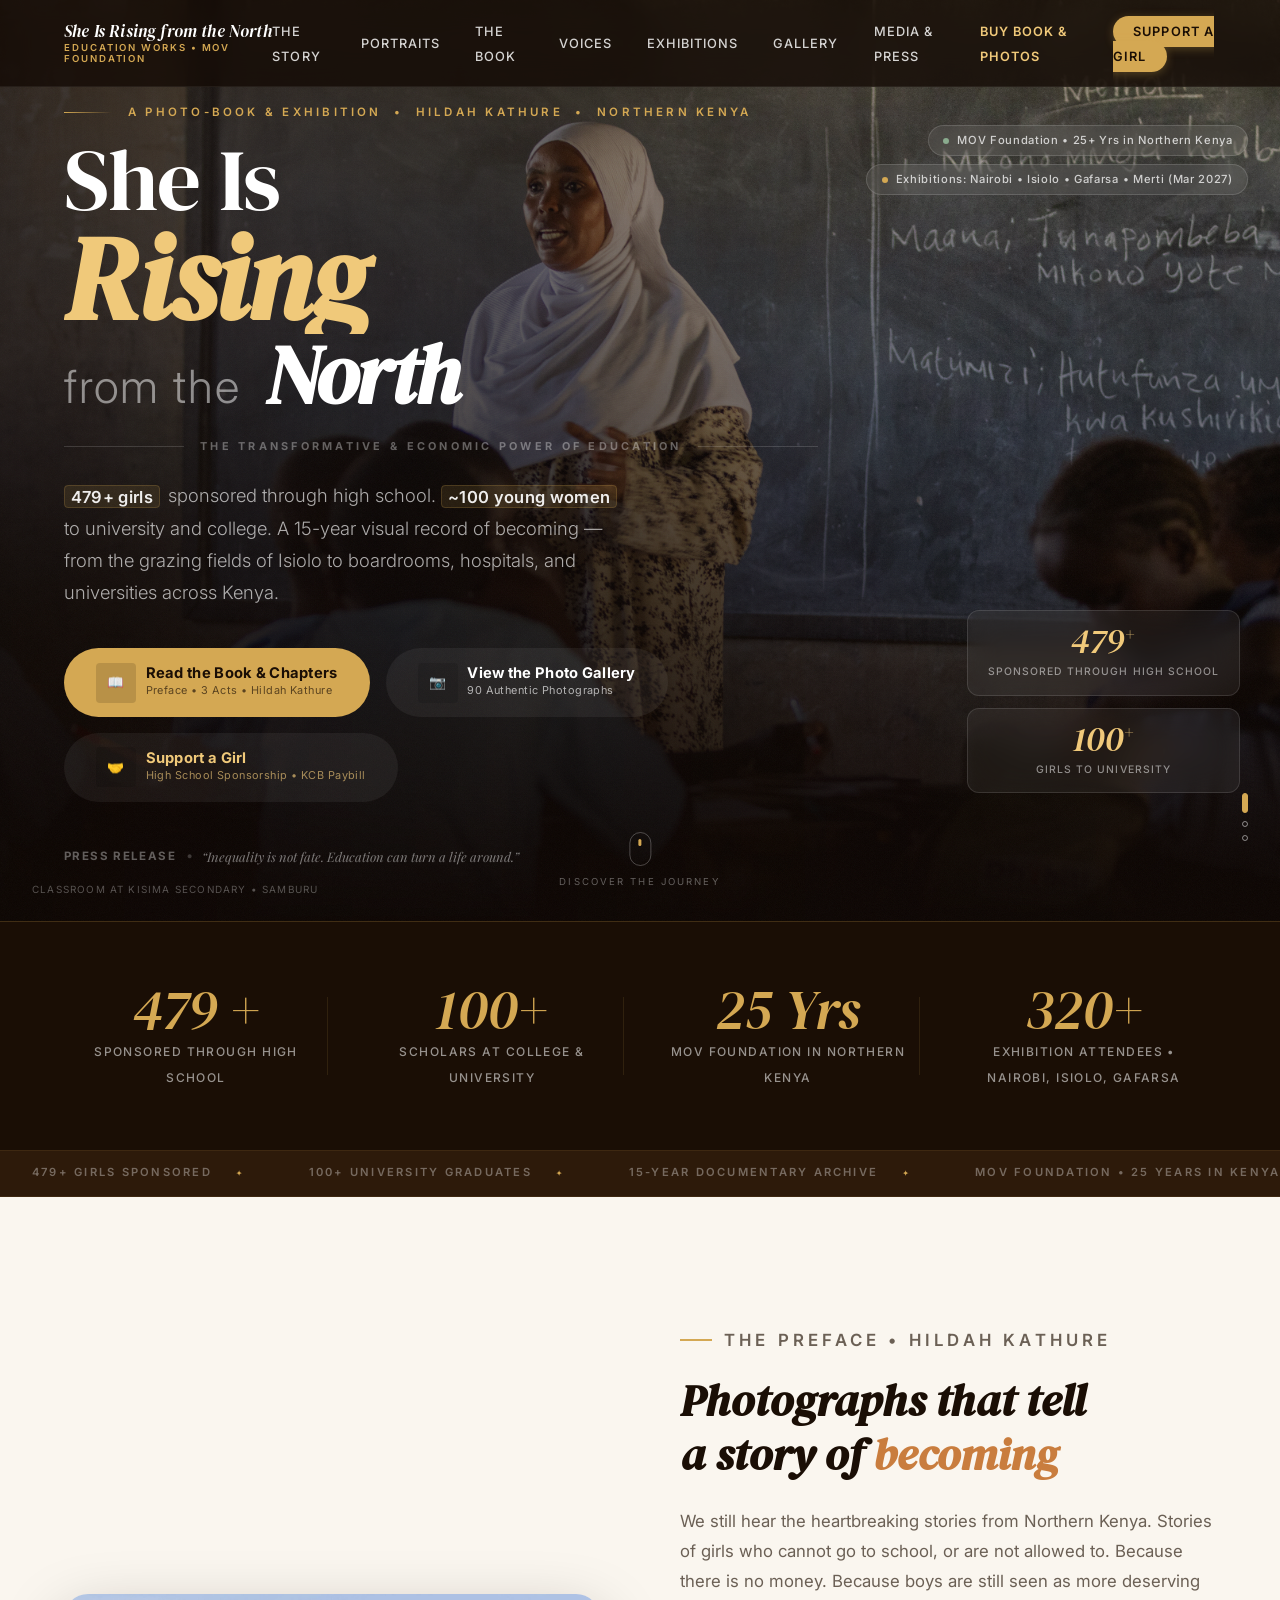
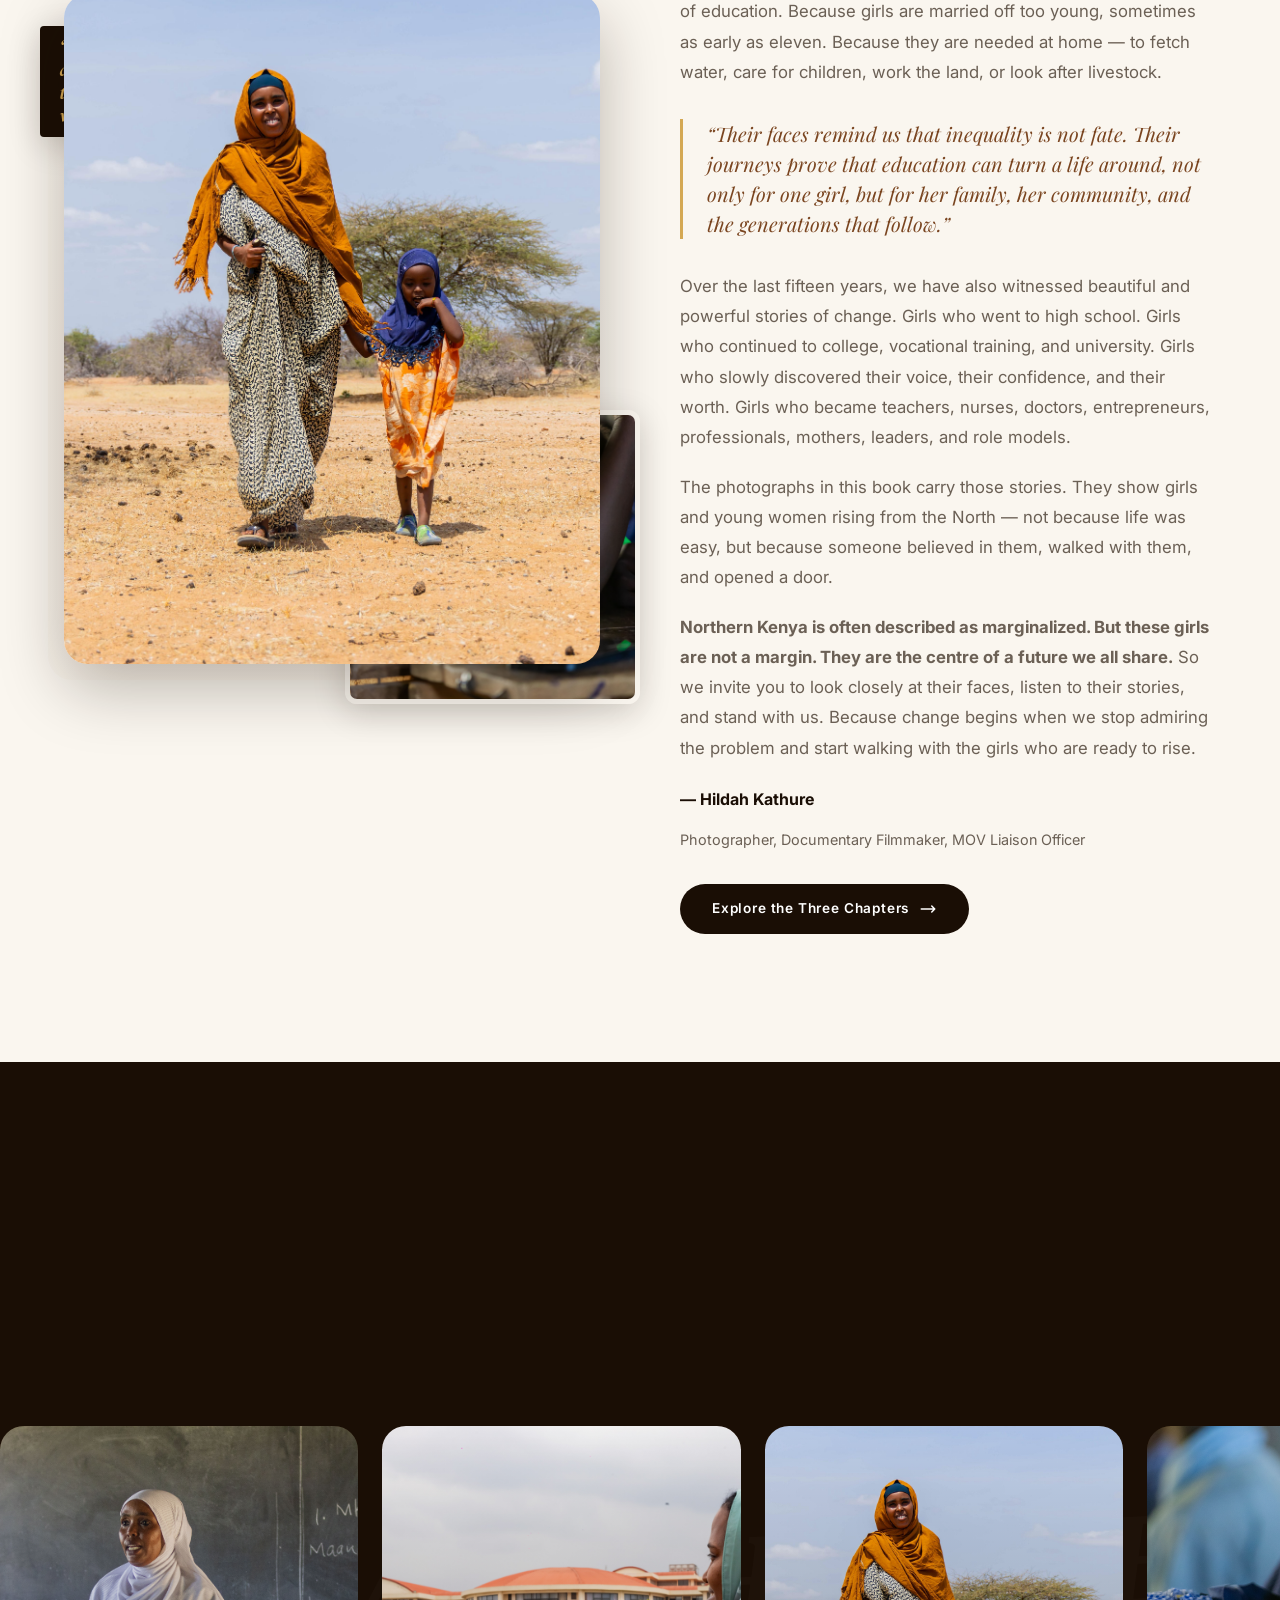
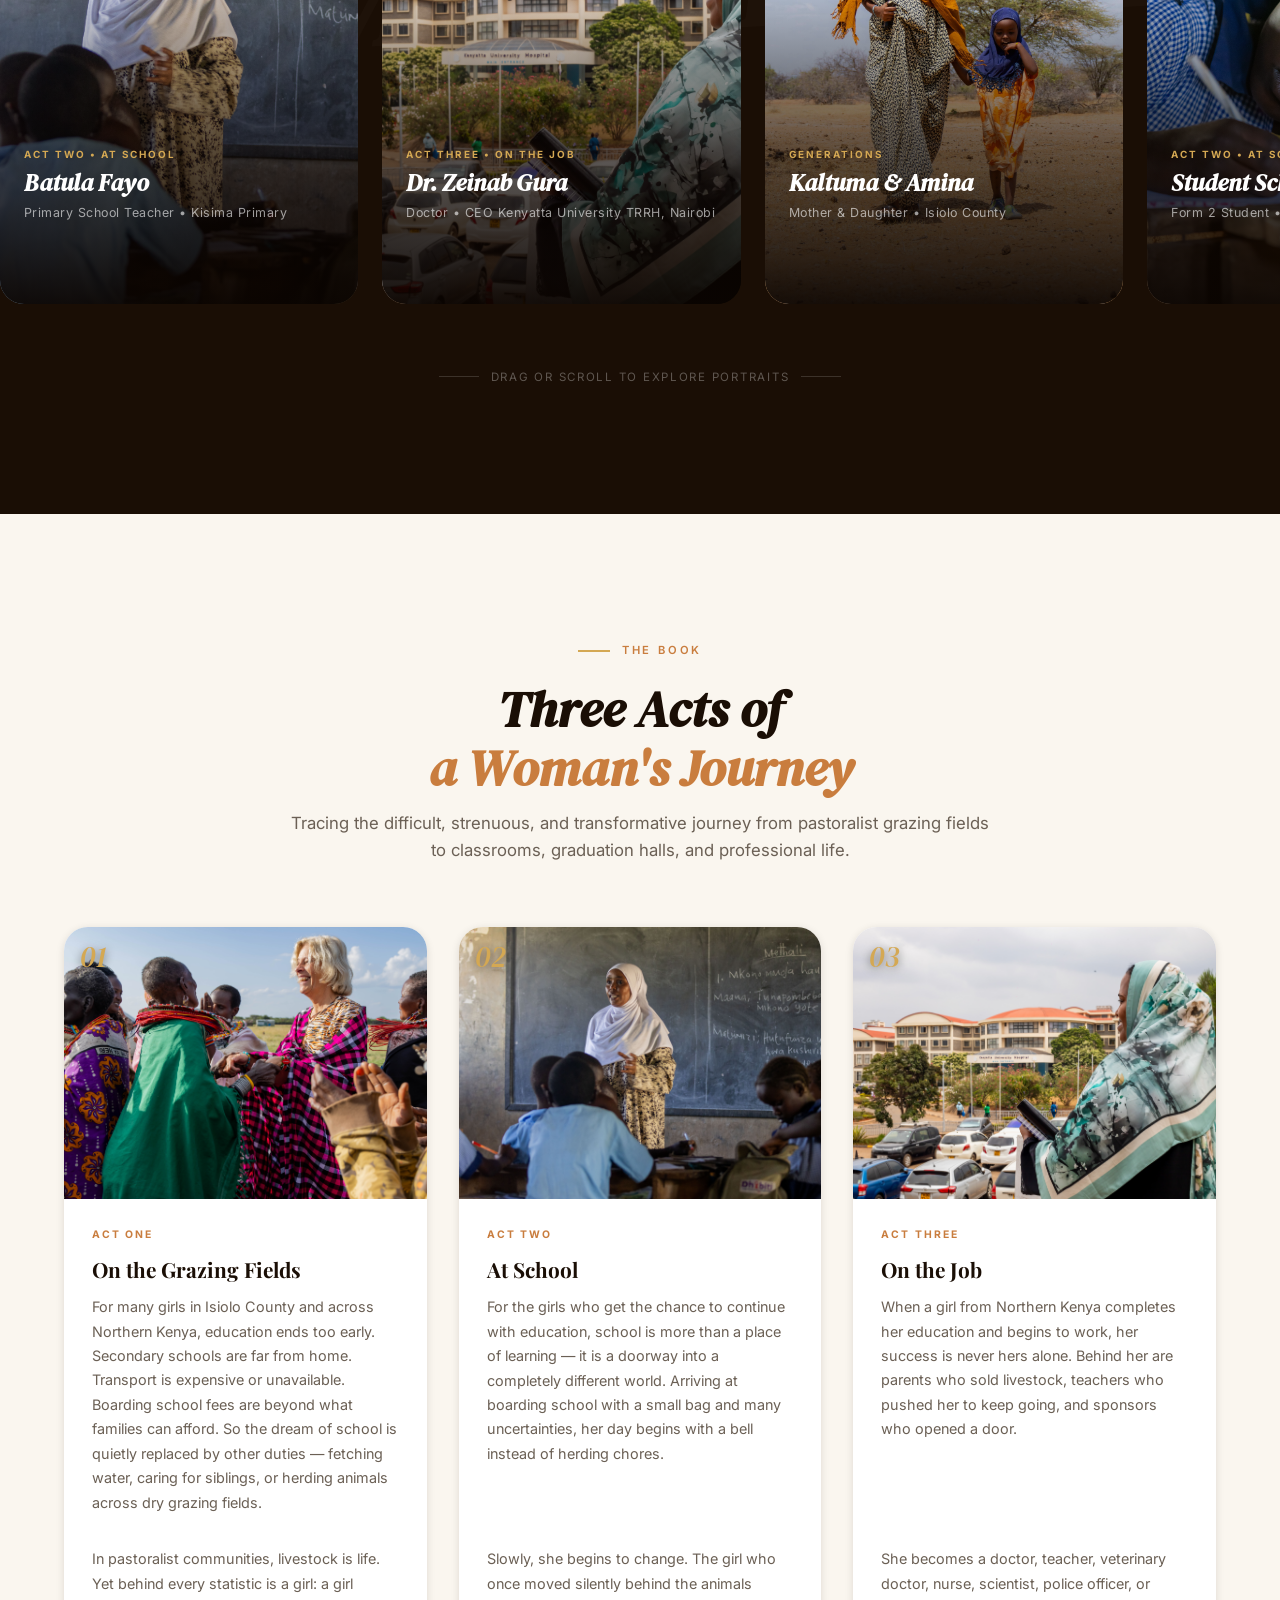
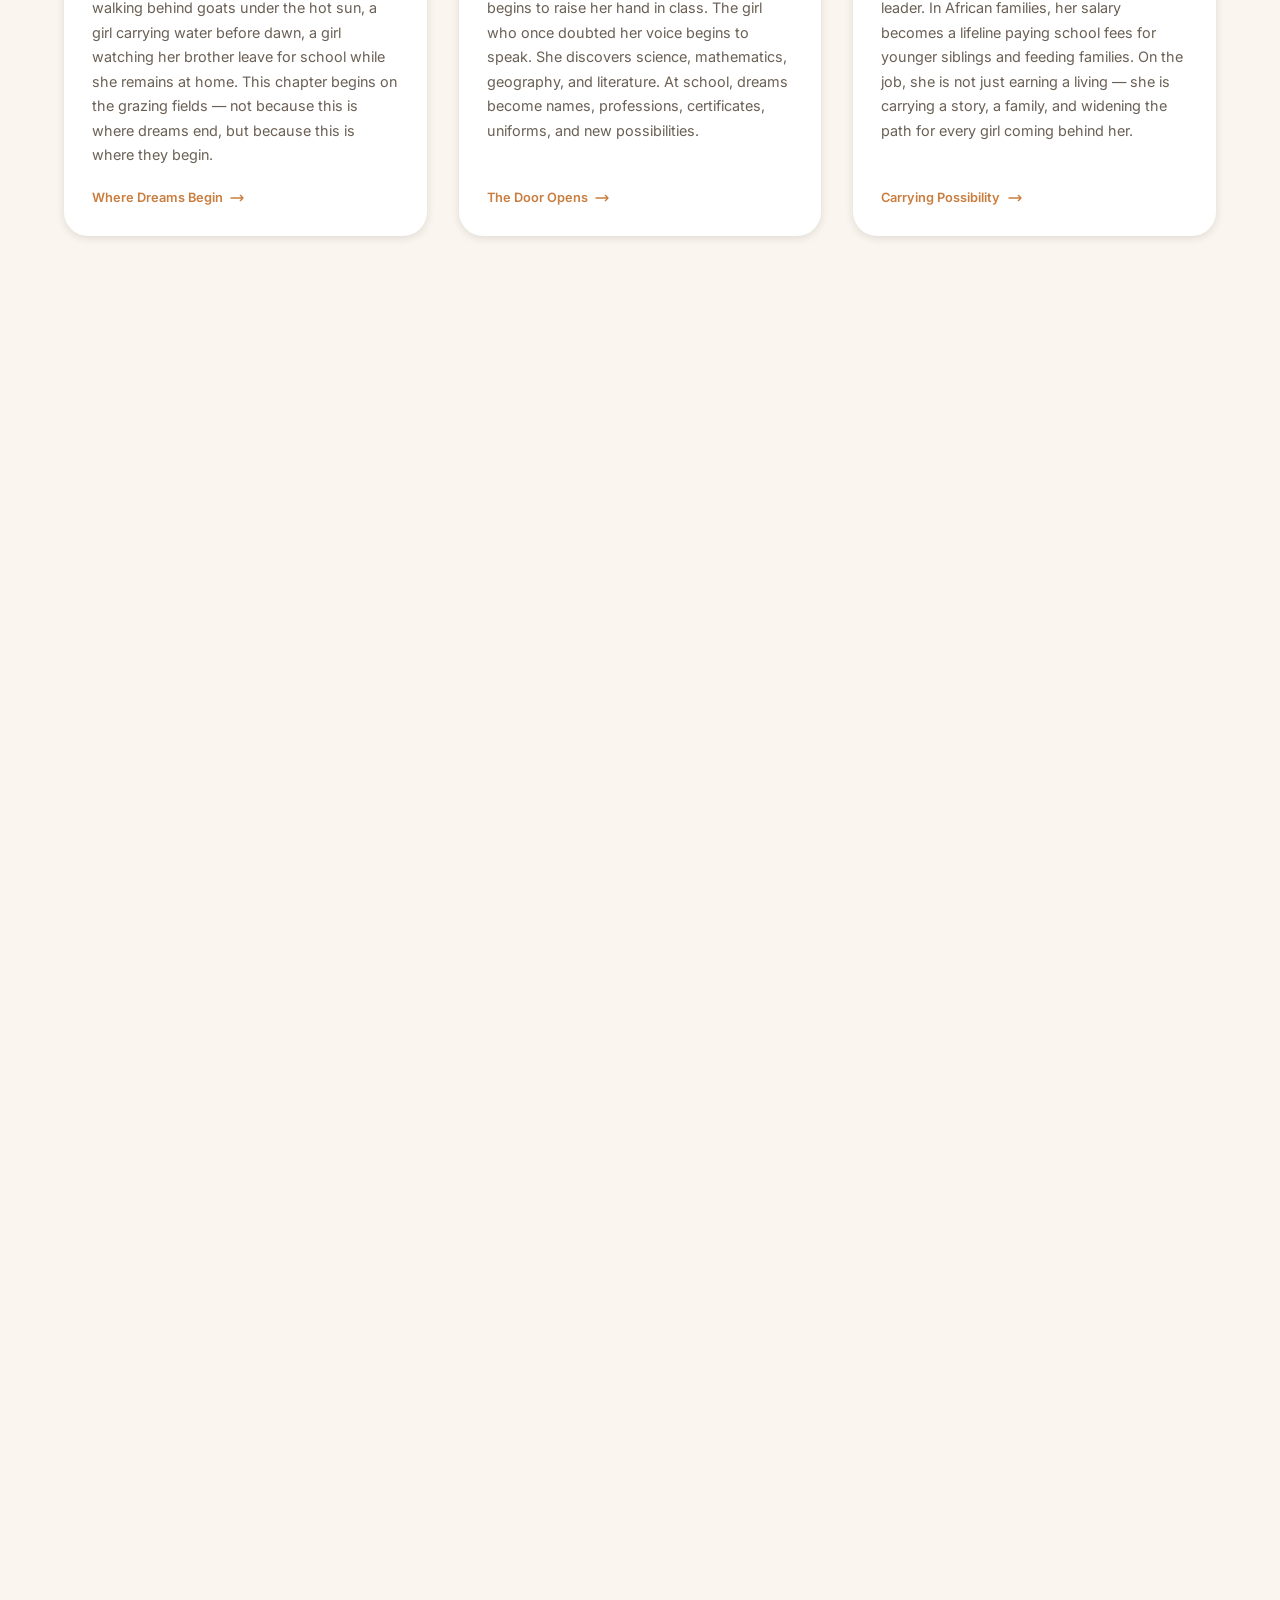
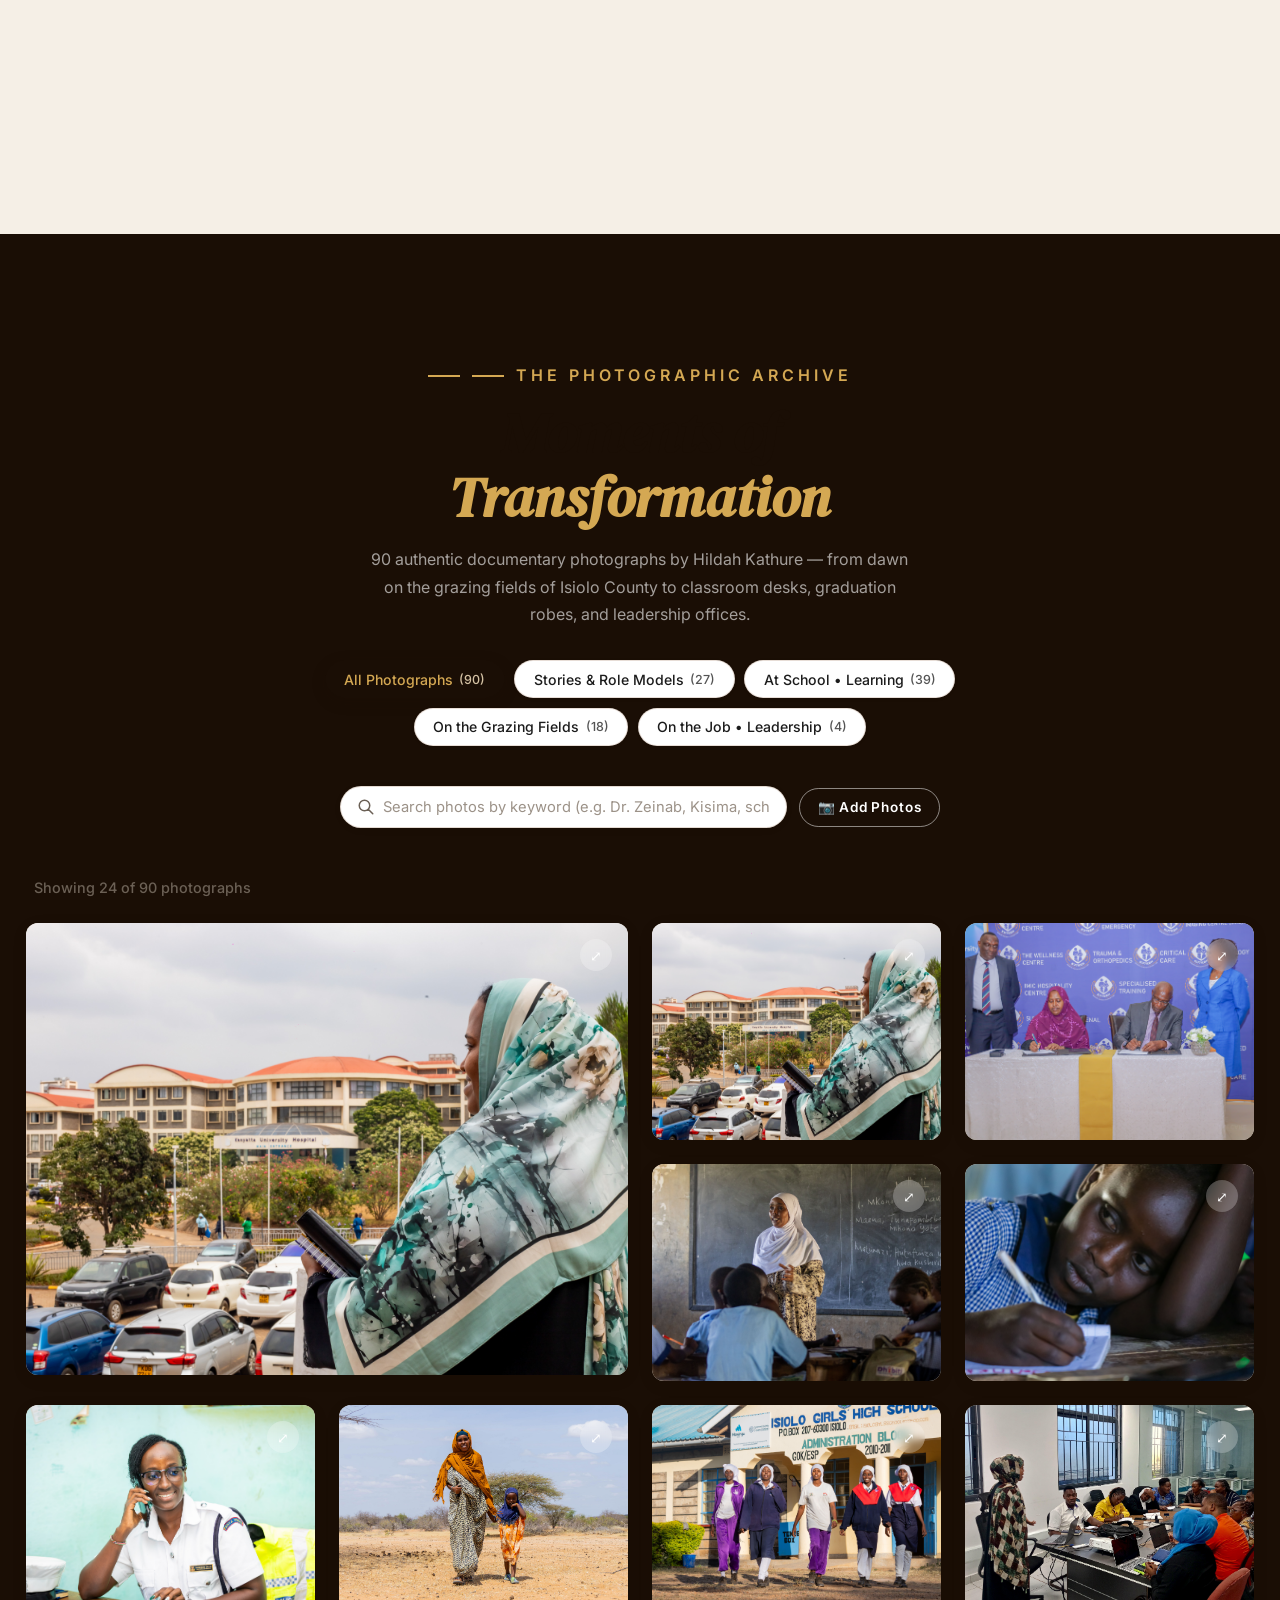
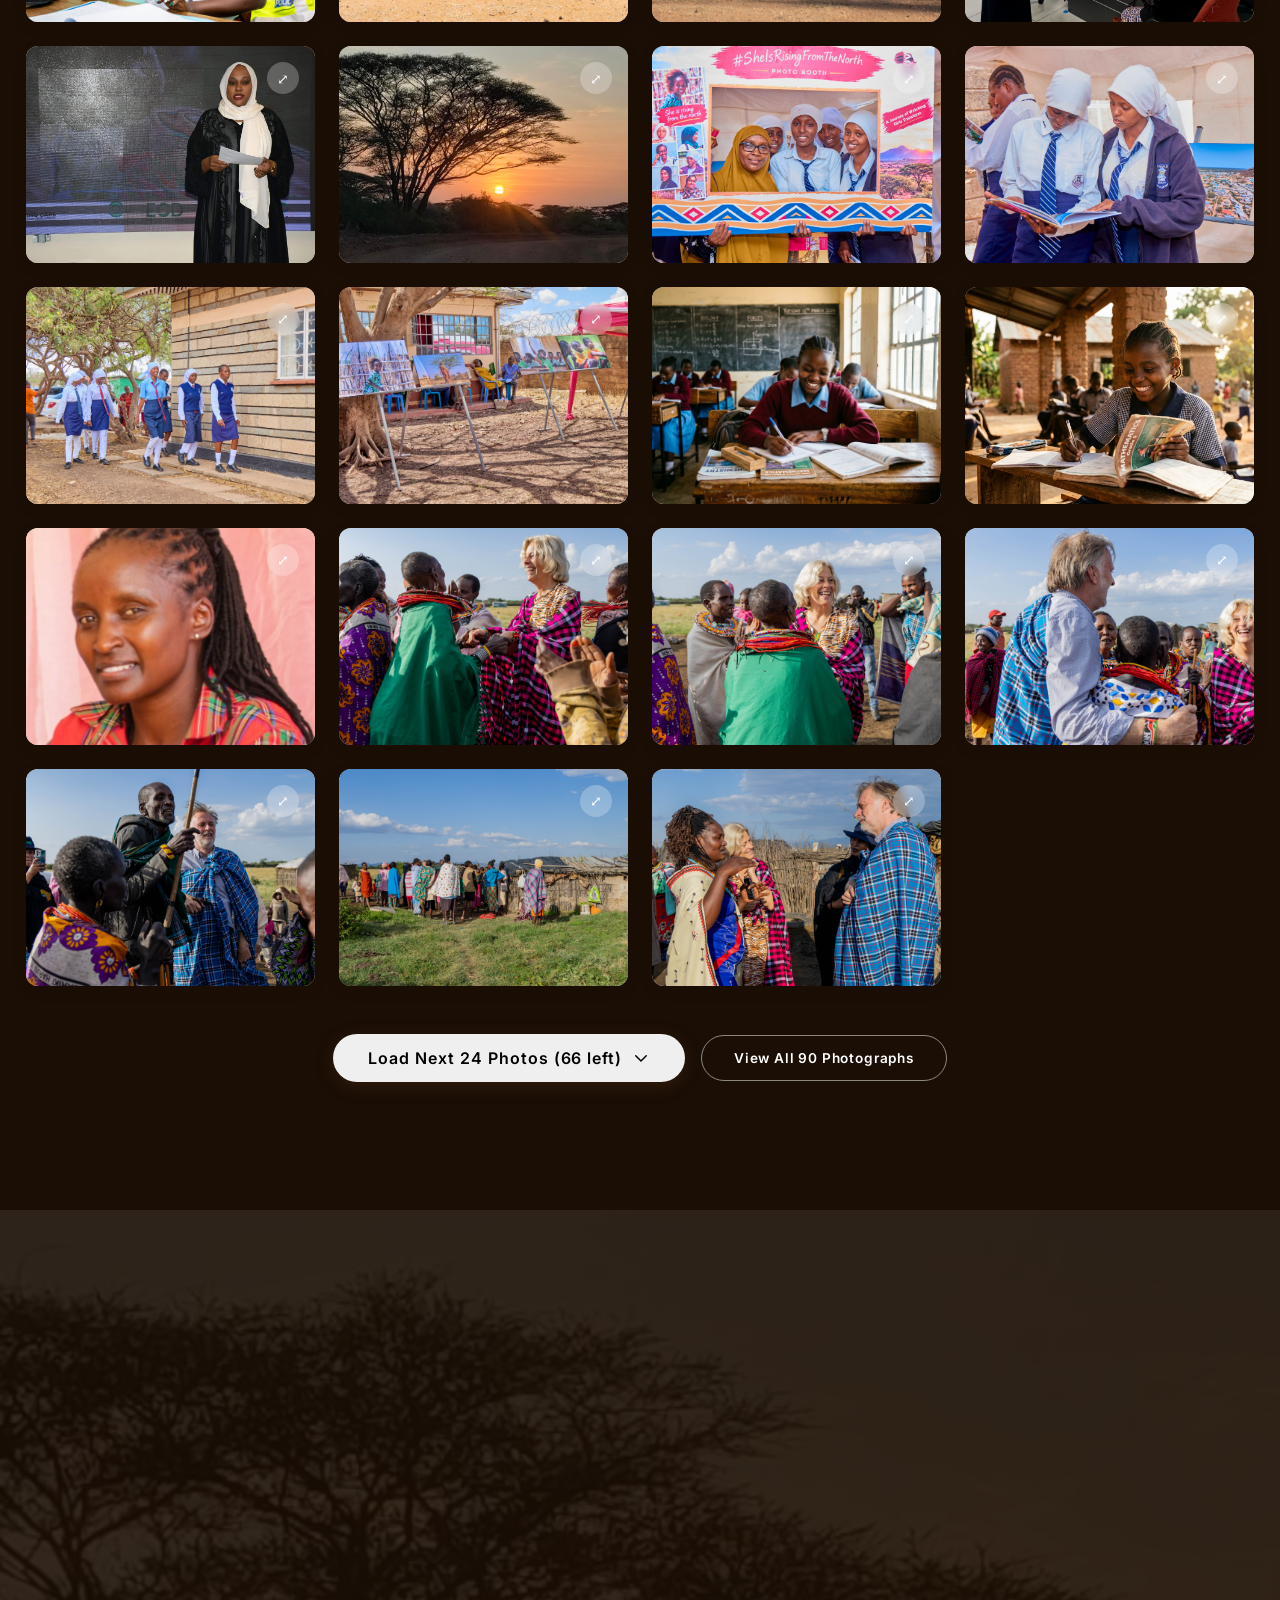
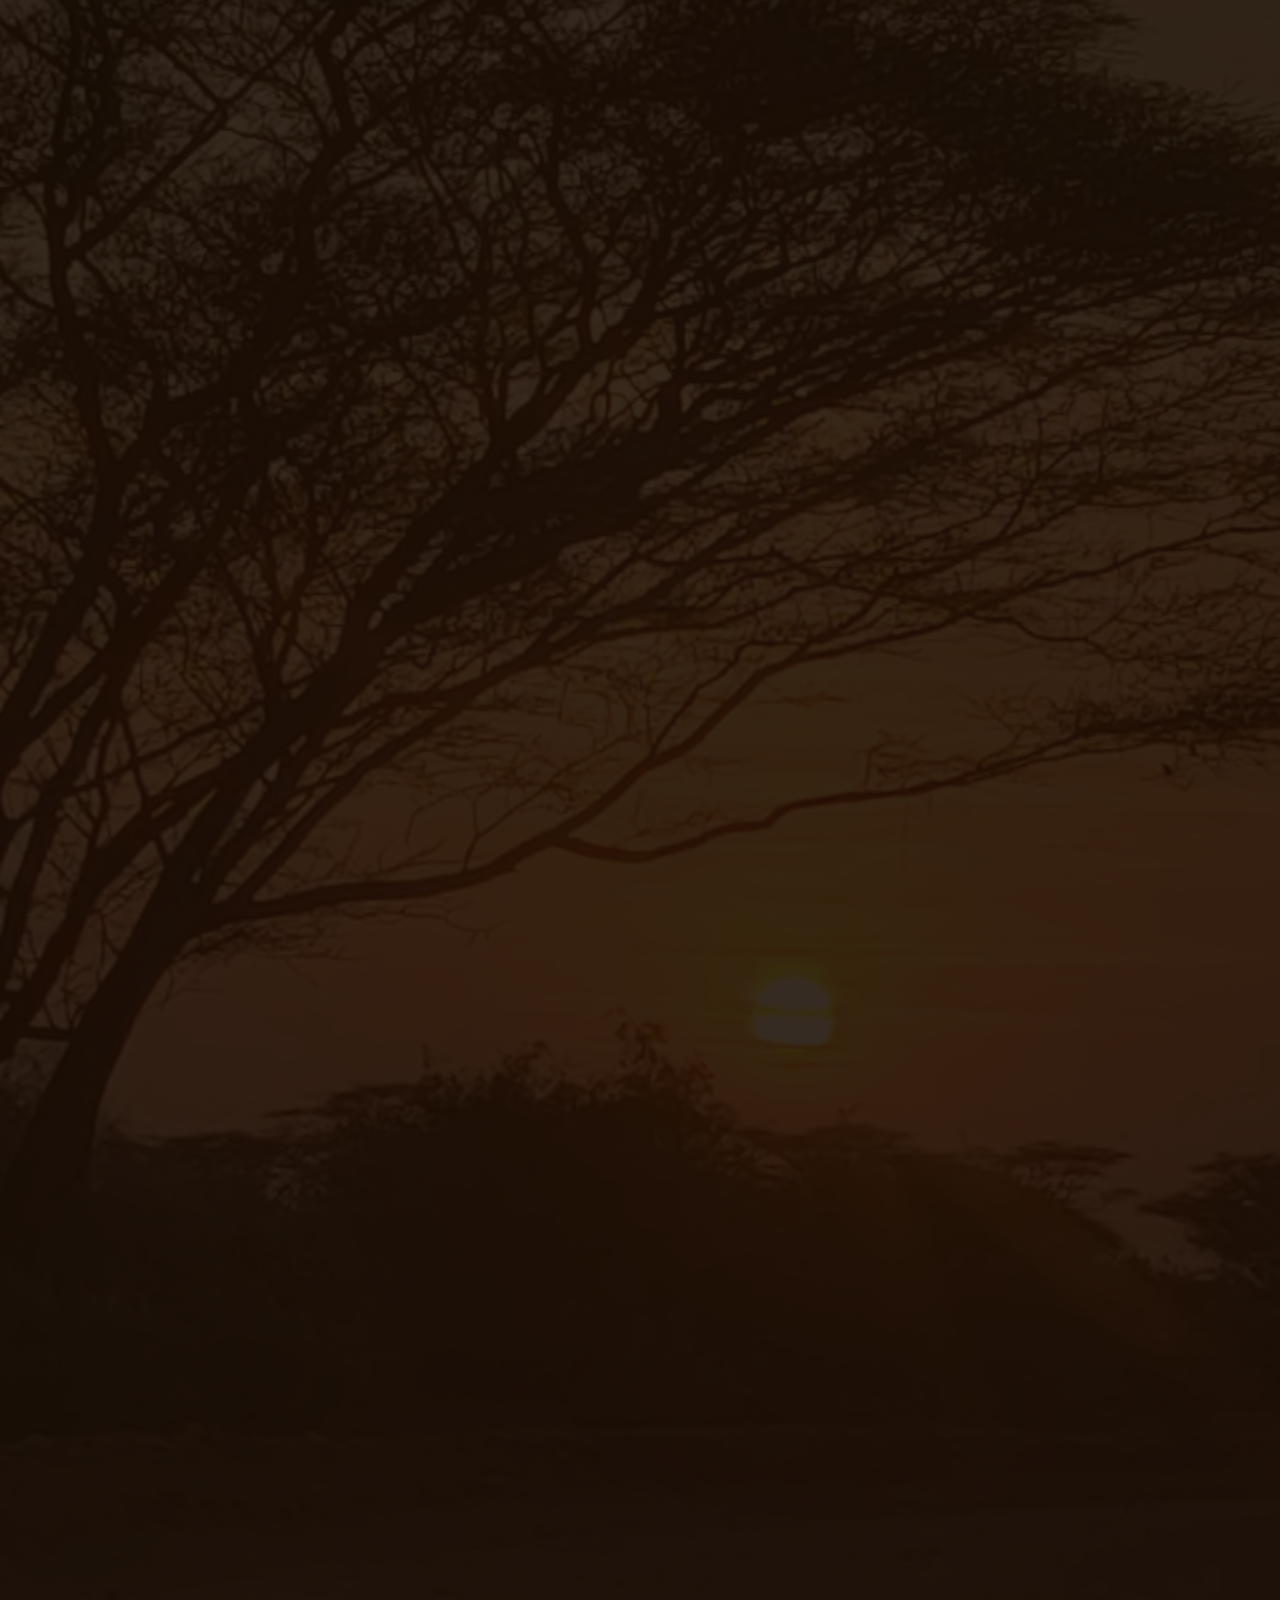
==== commit 44e4fa54: "feat: transform landing page with cinematic hero slideshow, marquee ribbon, and Women Who Rose edito" ====
--- a/index.html
+++ b/index.html
@@ -48,6 +48,7 @@
 
           <ul class="nav__links" role="list">
             <li><a href="#story">The Story</a></li>
+            <li><a href="#women-who-rose">Portraits</a></li>
             <li><a href="#chapters">The Book</a></li>
             <li><a href="#voices">Voices</a></li>
             <li><a href="#tour">Exhibitions</a></li>
@@ -69,6 +70,7 @@
   <div class="mobile-menu" id="mobile-menu" role="dialog" aria-label="Mobile navigation">
     <button class="mobile-menu__close" id="mobile-menu-close" aria-label="Close menu">✕</button>
     <a href="#story">The Story</a>
+    <a href="#women-who-rose">Portraits (Women Who Rose)</a>
     <a href="#chapters">The Book</a>
     <a href="#voices">Voices</a>
     <a href="#tour">Exhibitions &amp; Turnout</a>
@@ -84,14 +86,34 @@
        ==================================================== -->
   <section class="hero" id="hero" aria-label="She Is Rising from the North">
 
-    <!-- Background image with grain overlay -->
-    <div class="hero__bg">
-      <img src="assets/images/front page pic.jpg"
-        alt="Acacia tree silhouette against a radiant golden sunrise across the Northern Kenya savanna — She Is Rising from the North"
-        fetchpriority="high" width="1600" height="1200">
+    <!-- Background slideshow with grain overlay -->
+    <div class="hero__bg" id="hero-bg">
+      <div class="hero__slide hero__slide--1 active" data-credit="Classroom at Kisima Secondary &bull; Samburu">
+        <img src="assets/images/_W1A0372.jpg"
+          alt="Inspiring classroom scene with dedicated students and teacher in Northern Kenya — She Is Rising from the North"
+          fetchpriority="high" width="1600" height="1067">
+      </div>
+      <div class="hero__slide hero__slide--2" data-credit="Sunrise across Northern Kenya Savanna &bull; Isiolo">
+        <img src="assets/images/front page pic.jpg"
+          alt="Golden dawn across Northern Kenya savanna — She Is Rising from the North"
+          loading="lazy" width="1600" height="1200">
+      </div>
+      <div class="hero__slide hero__slide--3" data-credit="Kaltuma Abdi &amp; Daughter Amina &bull; Isiolo">
+        <img src="assets/images/Kaltuma Abdi and her Daughter Amina Abdi- One generation nurturing the dreams of the next.jpg"
+          alt="Kaltuma Abdi and her daughter Amina Abdi in Isiolo — She Is Rising from the North"
+          loading="lazy" width="1600" height="1067">
+      </div>
     </div>
     <div class="hero__overlay" aria-hidden="true"></div>
     <div class="hero__grain" aria-hidden="true"></div>
+
+    <!-- Photo credit & Navigation dots -->
+    <div class="hero__photo-credit" id="hero-photo-credit">Classroom at Kisima Secondary &bull; Samburu</div>
+    <div class="hero__slide-dots" id="hero-slide-dots" aria-label="Hero slide navigation">
+      <button class="hero__dot active" data-slide="0" aria-label="Slide 1: Classroom"></button>
+      <button class="hero__dot" data-slide="1" aria-label="Slide 2: Savanna Sunrise"></button>
+      <button class="hero__dot" data-slide="2" aria-label="Slide 3: Kaltuma &amp; Amina"></button>
+    </div>
 
     <!-- Floating credential pills (top-right) -->
     <div class="hero__credentials" aria-label="Project credentials">
@@ -231,6 +253,29 @@
   </section>
 
   <!-- ====================================================
+       EDITORIAL MARQUEE RIBBON
+       ==================================================== -->
+  <div class="marquee-strip" aria-hidden="true">
+    <div class="marquee-track">
+      <div class="marquee-item">479+ Girls Sponsored <span>✦</span></div>
+      <div class="marquee-item">100+ University Graduates <span>✦</span></div>
+      <div class="marquee-item">15-Year Documentary Archive <span>✦</span></div>
+      <div class="marquee-item">MOV Foundation &bull; 25 Years in Kenya <span>✦</span></div>
+      <div class="marquee-item">Photography by Hildah Kathure <span>✦</span></div>
+      <div class="marquee-item">Isiolo &bull; Nairobi &bull; Gafarsa &bull; Merti <span>✦</span></div>
+      <div class="marquee-item">Education is Economic Power <span>✦</span></div>
+      <!-- Duplicate for seamless infinite loop -->
+      <div class="marquee-item">479+ Girls Sponsored <span>✦</span></div>
+      <div class="marquee-item">100+ University Graduates <span>✦</span></div>
+      <div class="marquee-item">15-Year Documentary Archive <span>✦</span></div>
+      <div class="marquee-item">MOV Foundation &bull; 25 Years in Kenya <span>✦</span></div>
+      <div class="marquee-item">Photography by Hildah Kathure <span>✦</span></div>
+      <div class="marquee-item">Isiolo &bull; Nairobi &bull; Gafarsa &bull; Merti <span>✦</span></div>
+      <div class="marquee-item">Education is Economic Power <span>✦</span></div>
+    </div>
+  </div>
+
+  <!-- ====================================================
        THE STORY & PREFACE BY HILDAH KATHURE
        ==================================================== -->
   <section class="story" id="story" aria-label="About the project">
@@ -306,6 +351,104 @@
           </div>
         </div>
       </div>
+    </div>
+  </section>
+
+  <!-- ====================================================
+       WOMEN WHO ROSE — Editorial Portrait Gallery Strip
+       ==================================================== -->
+  <section class="women-rose" id="women-who-rose" aria-label="Portraits of resilient women from Northern Kenya">
+    <div class="container">
+      <div class="women-rose__header reveal">
+        <p class="section-label" style="justify-content:center;color:var(--clr-gold);">Editorial Portrait Series</p>
+        <h2>Women Who Rose</h2>
+        <p>From pastoralist beginnings to national leadership &mdash; intimate documentary portraits of dignity, resilience, and educational triumph across Northern Kenya.</p>
+      </div>
+    </div>
+
+    <!-- Horizontal scroll gallery track -->
+    <div class="women-rose__track" id="women-rose-track" role="region" aria-label="Women portraits gallery">
+      <!-- Card 1: Batula Fayo -->
+      <article class="women-rose__card">
+        <img src="assets/images/Batula Fayo a teacher at Kisima Primary School.jpg"
+          alt="Batula Fayo — Teacher at Kisima Primary School" loading="lazy">
+        <div class="women-rose__card-overlay"></div>
+        <div class="women-rose__card-body">
+          <span class="women-rose__card-chapter">Act Two &bull; At School</span>
+          <h3 class="women-rose__card-name">Batula Fayo</h3>
+          <p class="women-rose__card-role">Primary School Teacher &bull; Kisima Primary</p>
+          <p class="women-rose__card-quote">&ldquo;Standing in front of a chalkboard, I show every girl that her mind belongs at the front of the room.&rdquo;</p>
+        </div>
+      </article>
+
+      <!-- Card 2: Dr. Zeinab Gura -->
+      <article class="women-rose__card">
+        <img src="assets/images/Dr. Zeinab Gura - CEO Kenya University TRR Hospital Nairobi.jpg"
+          alt="Dr. Zeinab Gura — CEO Kenyatta University Teaching, Referral &amp; Research Hospital" loading="lazy">
+        <div class="women-rose__card-overlay"></div>
+        <div class="women-rose__card-body">
+          <span class="women-rose__card-chapter">Act Three &bull; On the Job</span>
+          <h3 class="women-rose__card-name">Dr. Zeinab Gura</h3>
+          <p class="women-rose__card-role">Doctor &bull; CEO Kenyatta University TRRH, Nairobi</p>
+          <p class="women-rose__card-quote">&ldquo;Education gave me more than a profession. It gave me the confidence to serve and lead.&rdquo;</p>
+        </div>
+      </article>
+
+      <!-- Card 3: Kaltuma & Amina Abdi -->
+      <article class="women-rose__card">
+        <img src="assets/images/Kaltuma Abdi and her Daughter Amina Abdi- One generation nurturing the dreams of the next.jpg"
+          alt="Kaltuma Abdi and her daughter Amina Abdi" loading="lazy">
+        <div class="women-rose__card-overlay"></div>
+        <div class="women-rose__card-body">
+          <span class="women-rose__card-chapter">Generations</span>
+          <h3 class="women-rose__card-name">Kaltuma &amp; Amina</h3>
+          <p class="women-rose__card-role">Mother &amp; Daughter &bull; Isiolo County</p>
+          <p class="women-rose__card-quote">&ldquo;One generation holding the foundation so the next generation can fly without limits.&rdquo;</p>
+        </div>
+      </article>
+
+      <!-- Card 4: Girl at Kisima -->
+      <article class="women-rose__card">
+        <img src="assets/images/A girl at Kisima - writing the future.jpg"
+          alt="A girl at Kisima writing her future" loading="lazy">
+        <div class="women-rose__card-overlay"></div>
+        <div class="women-rose__card-body">
+          <span class="women-rose__card-chapter">Act Two &bull; At School</span>
+          <h3 class="women-rose__card-name">Student Scholar</h3>
+          <p class="women-rose__card-role">Form 2 Student &bull; Kisima Secondary</p>
+          <p class="women-rose__card-quote">&ldquo;With every notebook page I fill, the pasture lands stretch into possibilities.&rdquo;</p>
+        </div>
+      </article>
+
+      <!-- Card 5: Classroom in Action -->
+      <article class="women-rose__card">
+        <img src="assets/images/_W1A0372.jpg"
+          alt="Classroom learning in Northern Kenya" loading="lazy">
+        <div class="women-rose__card-overlay"></div>
+        <div class="women-rose__card-body">
+          <span class="women-rose__card-chapter">Act Two &bull; Transformation</span>
+          <h3 class="women-rose__card-name">The Scholars</h3>
+          <p class="women-rose__card-role">Kisima Secondary School &bull; Samburu</p>
+          <p class="women-rose__card-quote">&ldquo;When you educate a girl from the North, you transform an entire community.&rdquo;</p>
+        </div>
+      </article>
+
+      <!-- Card 6: Pastoralist Dawn -->
+      <article class="women-rose__card">
+        <img src="assets/images/MDV-2.jpg"
+          alt="Grazing fields of Northern Kenya" loading="lazy">
+        <div class="women-rose__card-overlay"></div>
+        <div class="women-rose__card-body">
+          <span class="women-rose__card-chapter">Act One &bull; Roots</span>
+          <h3 class="women-rose__card-name">On the Grazing Fields</h3>
+          <p class="women-rose__card-role">Dawn over Isiolo pastoralist rangelands</p>
+          <p class="women-rose__card-quote">&ldquo;Not where dreams end, but where the strength to overcome is forged.&rdquo;</p>
+        </div>
+      </article>
+    </div>
+
+    <div class="women-rose__scroll-hint" aria-hidden="true">
+      <span>Drag or scroll to explore portraits</span>
     </div>
   </section>
 
--- a/assets/css/style.css
+++ b/assets/css/style.css
@@ -4,7 +4,7 @@
    ============================================================ */
 
 /* --- Google Fonts --- */
-@import url('https://fonts.googleapis.com/css2?family=Playfair+Display:ital,wght@0,400;0,600;0,700;0,900;1,400;1,700&family=Inter:wght@300;400;500;600&family=DM+Serif+Display:ital@0;1&display=swap');
+@import url('https://fonts.googleapis.com/css2?family=Playfair+Display:ital,wght@0,400;0,600;0,700;0,900;1,400;1,700&family=Inter:wght@300;400;500;600;700&family=DM+Serif+Display:ital@0;1&family=Cormorant+Garamond:ital,wght@0,300;0,400;0,600;1,300;1,400;1,600&display=swap');
 
 /* --- CSS Custom Properties --- */
 :root {
@@ -370,20 +370,70 @@
   padding-top: calc(75px + 2rem);
 }
 
-/* Background */
+/* ---- Hero Slideshow Background ---- */
 .hero__bg {
   position: absolute;
   inset: 0;
   z-index: 0;
 }
 
-.hero__bg img {
+.hero__slide {
+  position: absolute;
+  inset: 0;
+  opacity: 0;
+  transition: opacity 1.8s cubic-bezier(0.45, 0, 0.25, 1);
+  will-change: opacity;
+}
+
+.hero__slide.active { opacity: 1; }
+
+.hero__slide img {
   width: 100%;
   height: 100%;
   object-fit: cover;
-  object-position: center 45%;
-  transform: scale(1.06);
-  animation: heroZoom 16s ease-out forwards;
+  object-position: center 30%;
+  animation: heroZoom 20s ease-out forwards;
+  will-change: transform;
+}
+
+.hero__slide--1 img { object-position: center 30%; }
+.hero__slide--2 img { object-position: center 40%; }
+.hero__slide--3 img { object-position: center 35%; }
+
+/* Slide dots */
+.hero__slide-dots {
+  position: absolute;
+  bottom: 5rem;
+  right: 2rem;
+  z-index: 10;
+  display: flex;
+  flex-direction: column;
+  gap: 0.5rem;
+  opacity: 0;
+  animation: fadeIn 0.6s 2.5s ease forwards;
+}
+
+.hero__dot {
+  width: 6px;
+  height: 6px;
+  border-radius: 50%;
+  border: 1.5px solid rgba(255,255,255,0.5);
+  background: transparent;
+  cursor: pointer;
+  transition: all var(--dur-med) var(--ease-smooth);
+  padding: 0;
+}
+
+.hero__dot.active {
+  background: var(--clr-gold);
+  border-color: var(--clr-gold);
+  height: 20px;
+  border-radius: 3px;
+}
+
+.hero__dot:hover {
+  border-color: var(--clr-gold);
+  background: rgba(212,168,83,0.4);
 }
 
 @keyframes heroZoom {
@@ -391,14 +441,14 @@
   to   { transform: scale(1.00); }
 }
 
-/* Layered gradient — richer depth */
+/* Layered gradient — richer, more cinematic depth */
 .hero__overlay {
   position: absolute;
   inset: 0;
   z-index: 1;
   background:
-    linear-gradient(to right, rgba(26,14,5,0.75) 0%, rgba(26,14,5,0.25) 60%, transparent 100%),
-    linear-gradient(to top,   rgba(26,14,5,0.98) 0%, rgba(26,14,5,0.6) 35%, rgba(26,14,5,0.1) 65%, transparent 100%);
+    linear-gradient(to right, rgba(12,5,2,0.82) 0%, rgba(12,5,2,0.5) 45%, rgba(12,5,2,0.08) 75%, transparent 100%),
+    linear-gradient(to top, rgba(12,5,2,1) 0%, rgba(12,5,2,0.75) 25%, rgba(12,5,2,0.35) 55%, rgba(12,5,2,0.05) 80%, transparent 100%);
 }
 
 /* Film-grain texture */
@@ -406,7 +456,7 @@
   position: absolute;
   inset: 0;
   z-index: 2;
-  opacity: 0.035;
+  opacity: 0.04;
   background-image: url("data:image/svg+xml,%3Csvg viewBox='0 0 256 256' xmlns='http://www.w3.org/2000/svg'%3E%3Cfilter id='n'%3E%3CfeTurbulence type='fractalNoise' baseFrequency='0.9' numOctaves='4' stitchTiles='stitch'/%3E%3C/filter%3E%3Crect width='100%25' height='100%25' filter='url(%23n)'/%3E%3C/svg%3E");
   background-size: 180px;
   pointer-events: none;
@@ -3140,44 +3190,193 @@
 }
 
 /* ============================================================
-   MOBILE MENU
+   MOBILE MENU — Premium Fullscreen Edition
    ============================================================ */
 .mobile-menu {
   position: fixed;
   inset: 0;
-  z-index: 999;
-  background: var(--clr-earth-deep);
+  z-index: 9990;
+  background: linear-gradient(135deg, #0e0602 0%, #1a0e05 60%, #0d1a0c 100%);
   display: flex;
   flex-direction: column;
-  align-items: center;
-  justify-content: center;
-  gap: 2rem;
+  padding: 2rem;
+  overflow-y: auto;
   transform: translateX(100%);
-  transition: transform var(--dur-slow) var(--ease-smooth);
+  transition: transform 0.6s cubic-bezier(0.76, 0, 0.24, 1);
 }
 
 .mobile-menu.open { transform: translateX(0); }
 
-.mobile-menu a {
+.mobile-menu__header {
+  display: flex;
+  align-items: center;
+  justify-content: space-between;
+  padding-bottom: 2rem;
+  border-bottom: 1px solid rgba(212,168,83,0.15);
+  margin-bottom: 3rem;
+}
+
+.mobile-menu__brand {
+  display: flex;
+  flex-direction: column;
+  line-height: 1.2;
+}
+
+.mobile-menu__brand-title {
   font-family: var(--font-display);
   font-style: italic;
-  font-size: 2rem;
+  font-size: 1.15rem;
   color: var(--clr-white);
-  transition: color var(--dur-fast);
-}
-
-.mobile-menu a:hover { color: var(--clr-gold); }
+  letter-spacing: 0.01em;
+}
+
+.mobile-menu__brand-sub {
+  font-size: 0.6rem;
+  letter-spacing: 0.2em;
+  text-transform: uppercase;
+  color: var(--clr-gold);
+  font-weight: 600;
+  margin-top: 0.15rem;
+}
 
 .mobile-menu__close {
-  position: absolute;
-  top: 1.5rem;
-  right: 1.5rem;
-  background: none;
-  border: none;
-  color: white;
-  font-size: 1.8rem;
+  width: 44px;
+  height: 44px;
+  display: flex;
+  align-items: center;
+  justify-content: center;
+  background: rgba(255,255,255,0.07);
+  border: 1px solid rgba(255,255,255,0.15);
+  border-radius: 50%;
+  color: rgba(255,255,255,0.85);
+  font-size: 1.15rem;
   cursor: pointer;
-}
+  transition: all var(--dur-fast);
+  flex-shrink: 0;
+}
+
+.mobile-menu__close:hover {
+  background: rgba(212,168,83,0.15);
+  border-color: var(--clr-gold);
+  color: var(--clr-gold);
+  transform: rotate(90deg);
+}
+
+.mobile-menu__nav {
+  flex: 1;
+  display: flex;
+  flex-direction: column;
+  gap: 0.25rem;
+}
+
+.mobile-menu__link {
+  display: flex;
+  align-items: center;
+  gap: 1rem;
+  padding: 1rem 0;
+  border-bottom: 1px solid rgba(255,255,255,0.05);
+  color: rgba(255,255,255,0.78);
+  text-decoration: none;
+  transition: all var(--dur-fast);
+  transform: translateX(0);
+}
+
+.mobile-menu__link:hover,
+.mobile-menu__link:focus {
+  color: var(--clr-gold);
+  padding-left: 0.5rem;
+  border-bottom-color: rgba(212,168,83,0.2);
+}
+
+.mobile-menu__link-num {
+  font-family: var(--font-display);
+  font-style: italic;
+  font-size: 0.75rem;
+  color: var(--clr-gold);
+  opacity: 0.6;
+  width: 28px;
+  flex-shrink: 0;
+}
+
+.mobile-menu__link-text {
+  font-family: var(--font-display);
+  font-style: italic;
+  font-size: 1.65rem;
+  line-height: 1.1;
+  letter-spacing: -0.01em;
+}
+
+.mobile-menu__link--cta {
+  margin-top: 1.5rem;
+  background: var(--clr-gold);
+  color: var(--clr-earth-deep) !important;
+  padding: 1rem 1.5rem !important;
+  border-radius: var(--radius-md);
+  border-bottom: none !important;
+  font-weight: 700;
+}
+
+.mobile-menu__link--cta:hover {
+  background: var(--clr-gold-light) !important;
+  padding-left: 1.5rem !important;
+  transform: translateY(-2px);
+  box-shadow: 0 8px 24px rgba(212,168,83,0.4);
+}
+
+.mobile-menu__link--cta .mobile-menu__link-text {
+  font-family: var(--font-body);
+  font-style: normal;
+  font-size: 1.1rem;
+  font-weight: 700;
+}
+
+.mobile-menu__footer {
+  padding-top: 2rem;
+  border-top: 1px solid rgba(255,255,255,0.06);
+  display: flex;
+  justify-content: space-between;
+  align-items: center;
+  flex-wrap: wrap;
+  gap: 1rem;
+}
+
+.mobile-menu__footer-text {
+  font-size: 0.72rem;
+  color: rgba(255,255,255,0.3);
+  letter-spacing: 0.06em;
+  text-transform: uppercase;
+}
+
+.mobile-menu__socials {
+  display: flex;
+  gap: 0.75rem;
+}
+
+.mobile-menu__social-link {
+  width: 36px;
+  height: 36px;
+  display: flex;
+  align-items: center;
+  justify-content: center;
+  background: rgba(255,255,255,0.06);
+  border: 1px solid rgba(255,255,255,0.12);
+  border-radius: 50%;
+  color: rgba(255,255,255,0.6);
+  font-size: 0.9rem;
+  transition: all var(--dur-fast);
+  text-decoration: none;
+}
+
+.mobile-menu__social-link:hover {
+  background: rgba(212,168,83,0.15);
+  border-color: var(--clr-gold);
+  color: var(--clr-gold);
+}
+
+/* Hamburger active state */
+.nav__hamburger.active span:nth-child(1) { transform: rotate(45deg) translate(5px, 6px); }
+.nav__hamburger.active span:nth-child(2) { opacity: 0; transform: scaleX(0); }
+.nav__hamburger.active span:nth-child(3) { transform: rotate(-45deg) translate(5px, -6px); }
 
 /* ============================================================
    RESPONSIVE
@@ -4251,3 +4450,316 @@
   .bank-modal__hildah-btns { width: 100%; }
   .bank-modal__hildah-btn { flex: 1; justify-content: center; }
 }
+
+/* ============================================================
+   WOMEN WHO ROSE — Editorial Portrait Strip
+   ============================================================ */
+.women-rose {
+  padding: var(--sp-xl) 0;
+  background: var(--clr-earth-deep);
+  overflow: hidden;
+  position: relative;
+}
+
+.women-rose::before {
+  content: 'WOMEN WHO ROSE';
+  position: absolute;
+  top: 50%;
+  left: 50%;
+  transform: translate(-50%, -50%) rotate(-3deg);
+  font-family: var(--font-display);
+  font-size: clamp(4rem, 10vw, 9rem);
+  font-style: italic;
+  font-weight: 700;
+  color: rgba(255,255,255,0.02);
+  white-space: nowrap;
+  pointer-events: none;
+  letter-spacing: -0.02em;
+  user-select: none;
+}
+
+.women-rose__header {
+  text-align: center;
+  margin-bottom: 3.5rem;
+}
+
+.women-rose__header h2 {
+  font-family: var(--font-display);
+  font-size: clamp(2rem, 4vw, 3.5rem);
+  font-style: italic;
+  color: var(--clr-white);
+  line-height: 1.15;
+  margin-bottom: 0.75rem;
+}
+
+.women-rose__header p {
+  color: rgba(255,255,255,0.55);
+  max-width: 540px;
+  margin: 0 auto;
+  font-size: 1rem;
+  line-height: 1.7;
+}
+
+/* Horizontal scroll track */
+.women-rose__track {
+  display: flex;
+  gap: 1.5rem;
+  overflow-x: auto;
+  padding: 0 var(--sp-md) var(--sp-md);
+  scroll-snap-type: x mandatory;
+  -webkit-overflow-scrolling: touch;
+  scrollbar-width: none;
+  cursor: grab;
+}
+
+.women-rose__track::-webkit-scrollbar { display: none; }
+.women-rose__track:active { cursor: grabbing; }
+
+/* Each portrait card */
+.women-rose__card {
+  flex: 0 0 clamp(280px, 28vw, 360px);
+  scroll-snap-align: start;
+  border-radius: var(--radius-lg);
+  overflow: hidden;
+  position: relative;
+  aspect-ratio: 3/4;
+  background: var(--clr-earth-dark);
+  transition: transform var(--dur-med) var(--ease-smooth);
+}
+
+.women-rose__card:hover { transform: translateY(-6px); }
+
+.women-rose__card img {
+  width: 100%;
+  height: 100%;
+  object-fit: cover;
+  object-position: center 20%;
+  transition: transform var(--dur-slow) var(--ease-smooth);
+  display: block;
+}
+
+.women-rose__card:hover img { transform: scale(1.05); }
+
+.women-rose__card-overlay {
+  position: absolute;
+  inset: 0;
+  background: linear-gradient(
+    to top,
+    rgba(10,4,1,0.95) 0%,
+    rgba(10,4,1,0.6) 35%,
+    rgba(10,4,1,0.1) 65%,
+    transparent 100%
+  );
+}
+
+.women-rose__card-body {
+  position: absolute;
+  bottom: 0;
+  left: 0;
+  right: 0;
+  padding: 1.75rem 1.5rem;
+}
+
+.women-rose__card-chapter {
+  font-size: 0.62rem;
+  font-weight: 700;
+  letter-spacing: 0.2em;
+  text-transform: uppercase;
+  color: var(--clr-gold);
+  margin-bottom: 0.4rem;
+  display: block;
+}
+
+.women-rose__card-name {
+  font-family: var(--font-display);
+  font-style: italic;
+  font-size: clamp(1.15rem, 2.5vw, 1.5rem);
+  color: var(--clr-white);
+  line-height: 1.15;
+  margin-bottom: 0.4rem;
+}
+
+.women-rose__card-role {
+  font-size: 0.78rem;
+  color: rgba(255,255,255,0.6);
+  letter-spacing: 0.04em;
+}
+
+.women-rose__card-quote {
+  margin-top: 0.75rem;
+  font-family: var(--font-serif);
+  font-style: italic;
+  font-size: 0.85rem;
+  color: rgba(255,255,255,0.45);
+  line-height: 1.5;
+  opacity: 0;
+  transform: translateY(8px);
+  transition: all var(--dur-med) var(--ease-smooth);
+}
+
+.women-rose__card:hover .women-rose__card-quote {
+  opacity: 1;
+  transform: translateY(0);
+}
+
+/* Scroll prompt */
+.women-rose__scroll-hint {
+  text-align: center;
+  margin-top: 2rem;
+  font-size: 0.72rem;
+  color: rgba(255,255,255,0.3);
+  letter-spacing: 0.15em;
+  text-transform: uppercase;
+  display: flex;
+  align-items: center;
+  justify-content: center;
+  gap: 0.75rem;
+}
+
+.women-rose__scroll-hint::before,
+.women-rose__scroll-hint::after {
+  content: '';
+  display: block;
+  width: 40px;
+  height: 1px;
+  background: rgba(255,255,255,0.15);
+}
+
+/* ============================================================
+   HERO — Hero Photo Caption (slide label)
+   ============================================================ */
+.hero__photo-credit {
+  position: absolute;
+  bottom: 1.5rem;
+  left: 2rem;
+  z-index: 10;
+  font-size: 0.62rem;
+  color: rgba(255,255,255,0.3);
+  letter-spacing: 0.12em;
+  text-transform: uppercase;
+  opacity: 0;
+  animation: fadeIn 0.6s 2.2s ease forwards;
+}
+
+/* ============================================================
+   IMPACT STRIP — Enhanced
+   ============================================================ */
+.impact-strip__grid { position: relative; }
+
+.impact-stat {
+  position: relative;
+  padding: 0.75rem;
+  border-radius: var(--radius-md);
+  transition: background var(--dur-fast);
+}
+
+.impact-stat:hover { background: rgba(255,255,255,0.03); }
+
+.impact-stat::after {
+  content: '';
+  position: absolute;
+  right: 0;
+  top: 20%;
+  height: 60%;
+  width: 1px;
+  background: rgba(212,168,83,0.12);
+}
+
+.impact-stat:last-child::after { display: none; }
+
+/* ============================================================
+   STORY — Enhanced
+   ============================================================ */
+.story__visual::before {
+  content: '';
+  position: absolute;
+  inset: -1rem;
+  background: radial-gradient(circle at 30% 70%, rgba(201,125,62,0.06) 0%, transparent 70%);
+  border-radius: var(--radius-lg);
+  z-index: 0;
+}
+
+.story__img-main {
+  position: relative;
+  z-index: 1;
+}
+
+/* ============================================================
+   HERO — Responsive
+   ============================================================ */
+@media (max-width: 768px) {
+  .hero__slide-dots { display: none; }
+  .hero__photo-credit { display: none; }
+}
+
+/* ============================================================
+   WOMEN WHO ROSE — Responsive
+   ============================================================ */
+@media (max-width: 768px) {
+  .women-rose__card {
+    flex: 0 0 clamp(240px, 72vw, 300px);
+  }
+}
+
+/* ============================================================
+   SCROLL ANIMATIONS — Stagger
+   ============================================================ */
+.reveal {
+  opacity: 0;
+  transform: translateY(32px);
+  transition: opacity 0.8s var(--ease-smooth), transform 0.8s var(--ease-smooth);
+}
+
+.reveal.visible {
+  opacity: 1;
+  transform: translateY(0);
+}
+
+.reveal-delay-1 { transition-delay: 0.1s; }
+.reveal-delay-2 { transition-delay: 0.2s; }
+.reveal-delay-3 { transition-delay: 0.3s; }
+.reveal-delay-4 { transition-delay: 0.4s; }
+
+/* ============================================================
+   MARQUEE — Subtle text ribbon between sections
+   ============================================================ */
+.marquee-strip {
+  overflow: hidden;
+  background: var(--clr-earth-dark);
+  border-top: 1px solid rgba(212,168,83,0.1);
+  border-bottom: 1px solid rgba(212,168,83,0.1);
+  padding: 0.85rem 0;
+}
+
+.marquee-track {
+  display: flex;
+  gap: 0;
+  animation: marqueeScroll 32s linear infinite;
+  will-change: transform;
+  white-space: nowrap;
+}
+
+.marquee-item {
+  display: inline-flex;
+  align-items: center;
+  gap: 1.5rem;
+  padding: 0 2rem;
+  font-size: 0.7rem;
+  font-weight: 600;
+  letter-spacing: 0.2em;
+  text-transform: uppercase;
+  color: rgba(255,255,255,0.35);
+}
+
+.marquee-item span {
+  color: var(--clr-gold);
+  font-size: 0.5rem;
+}
+
+@keyframes marqueeScroll {
+  from { transform: translateX(0); }
+  to   { transform: translateX(-50%); }
+}
+
+.marquee-strip:hover .marquee-track { animation-play-state: paused; }
+
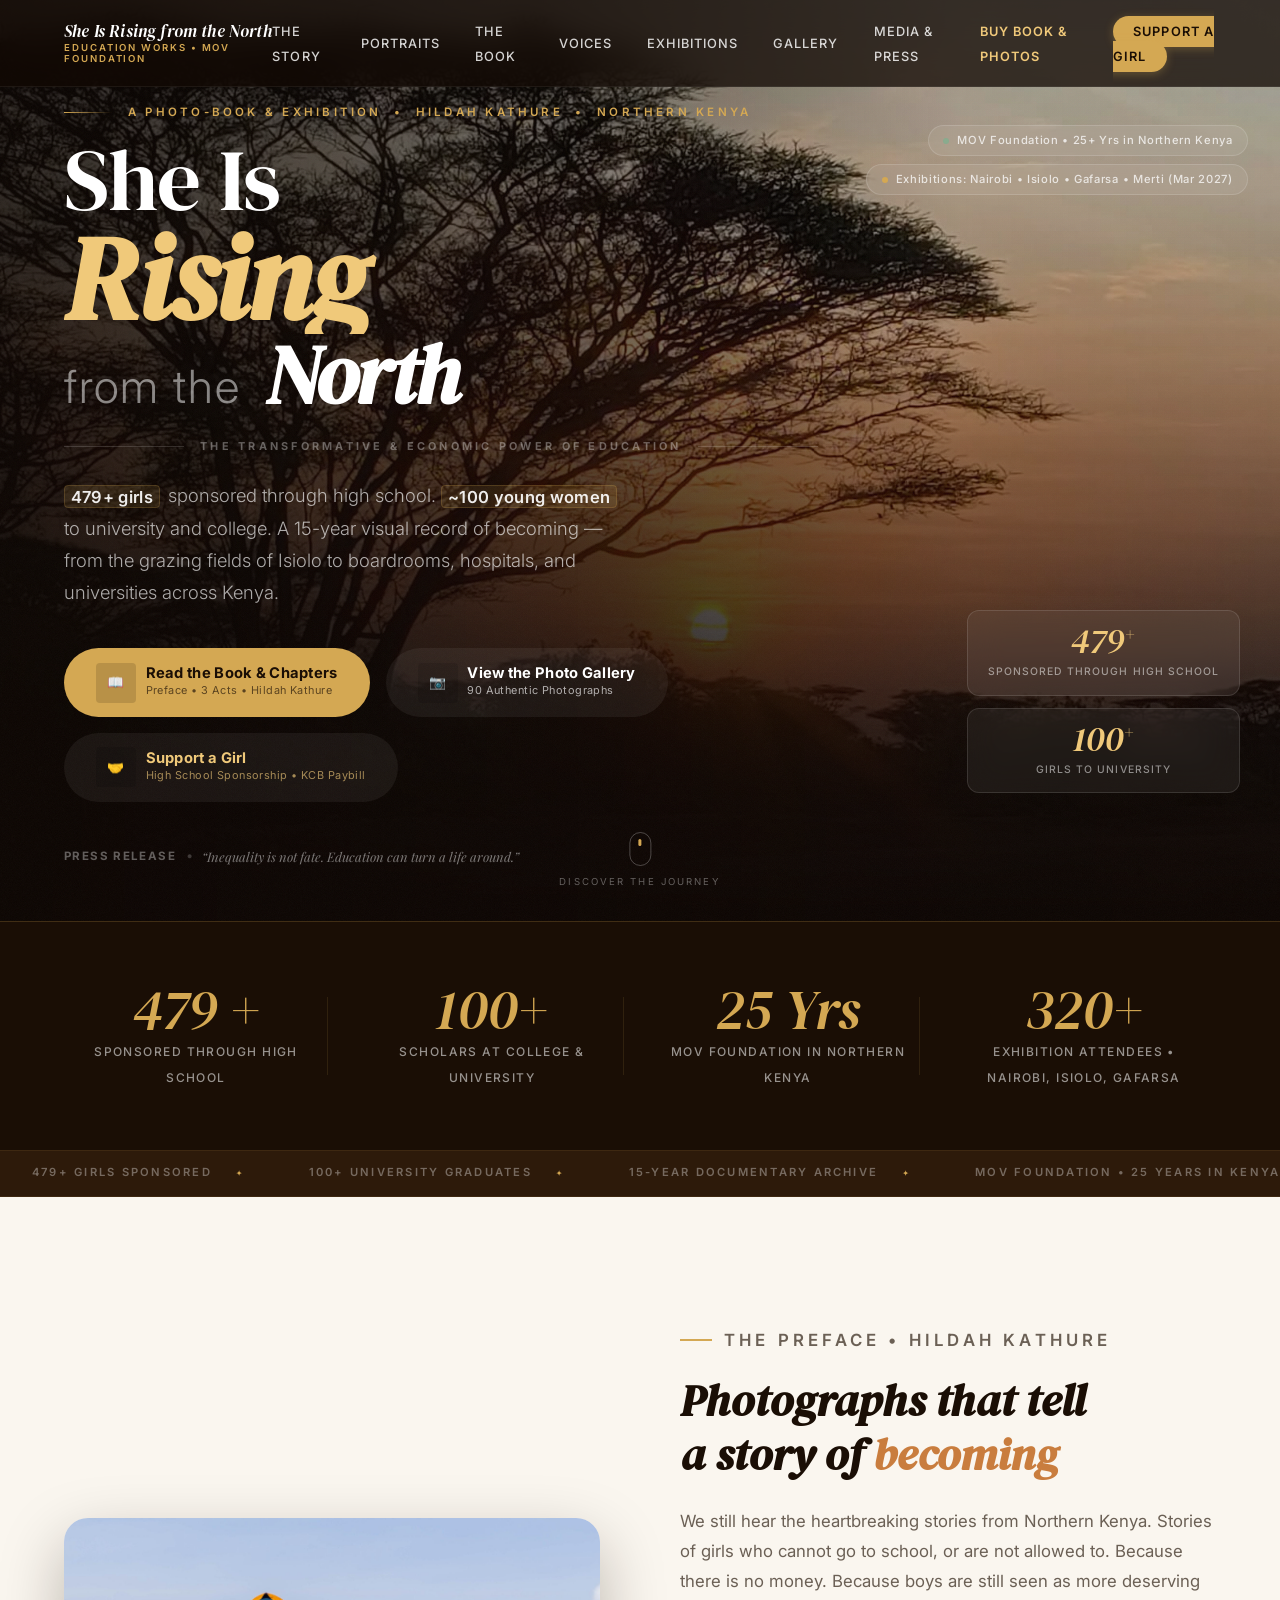
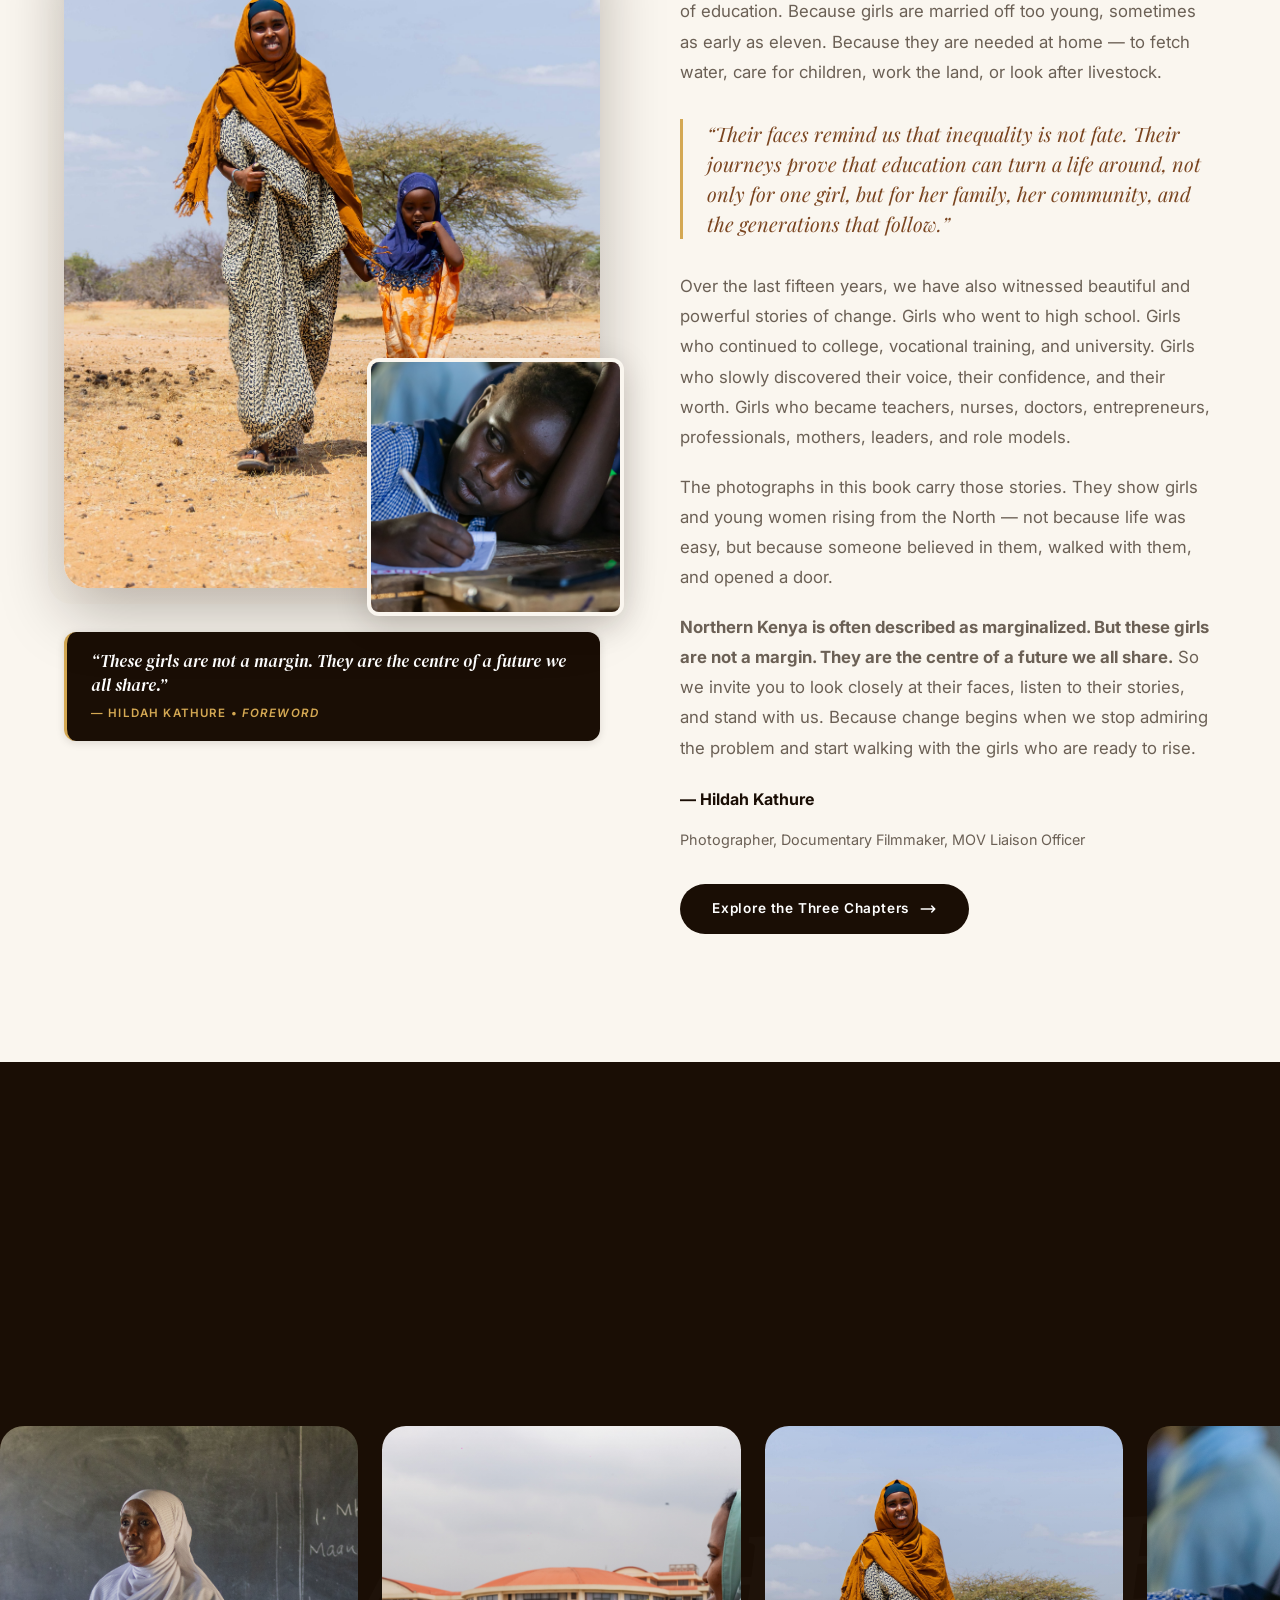
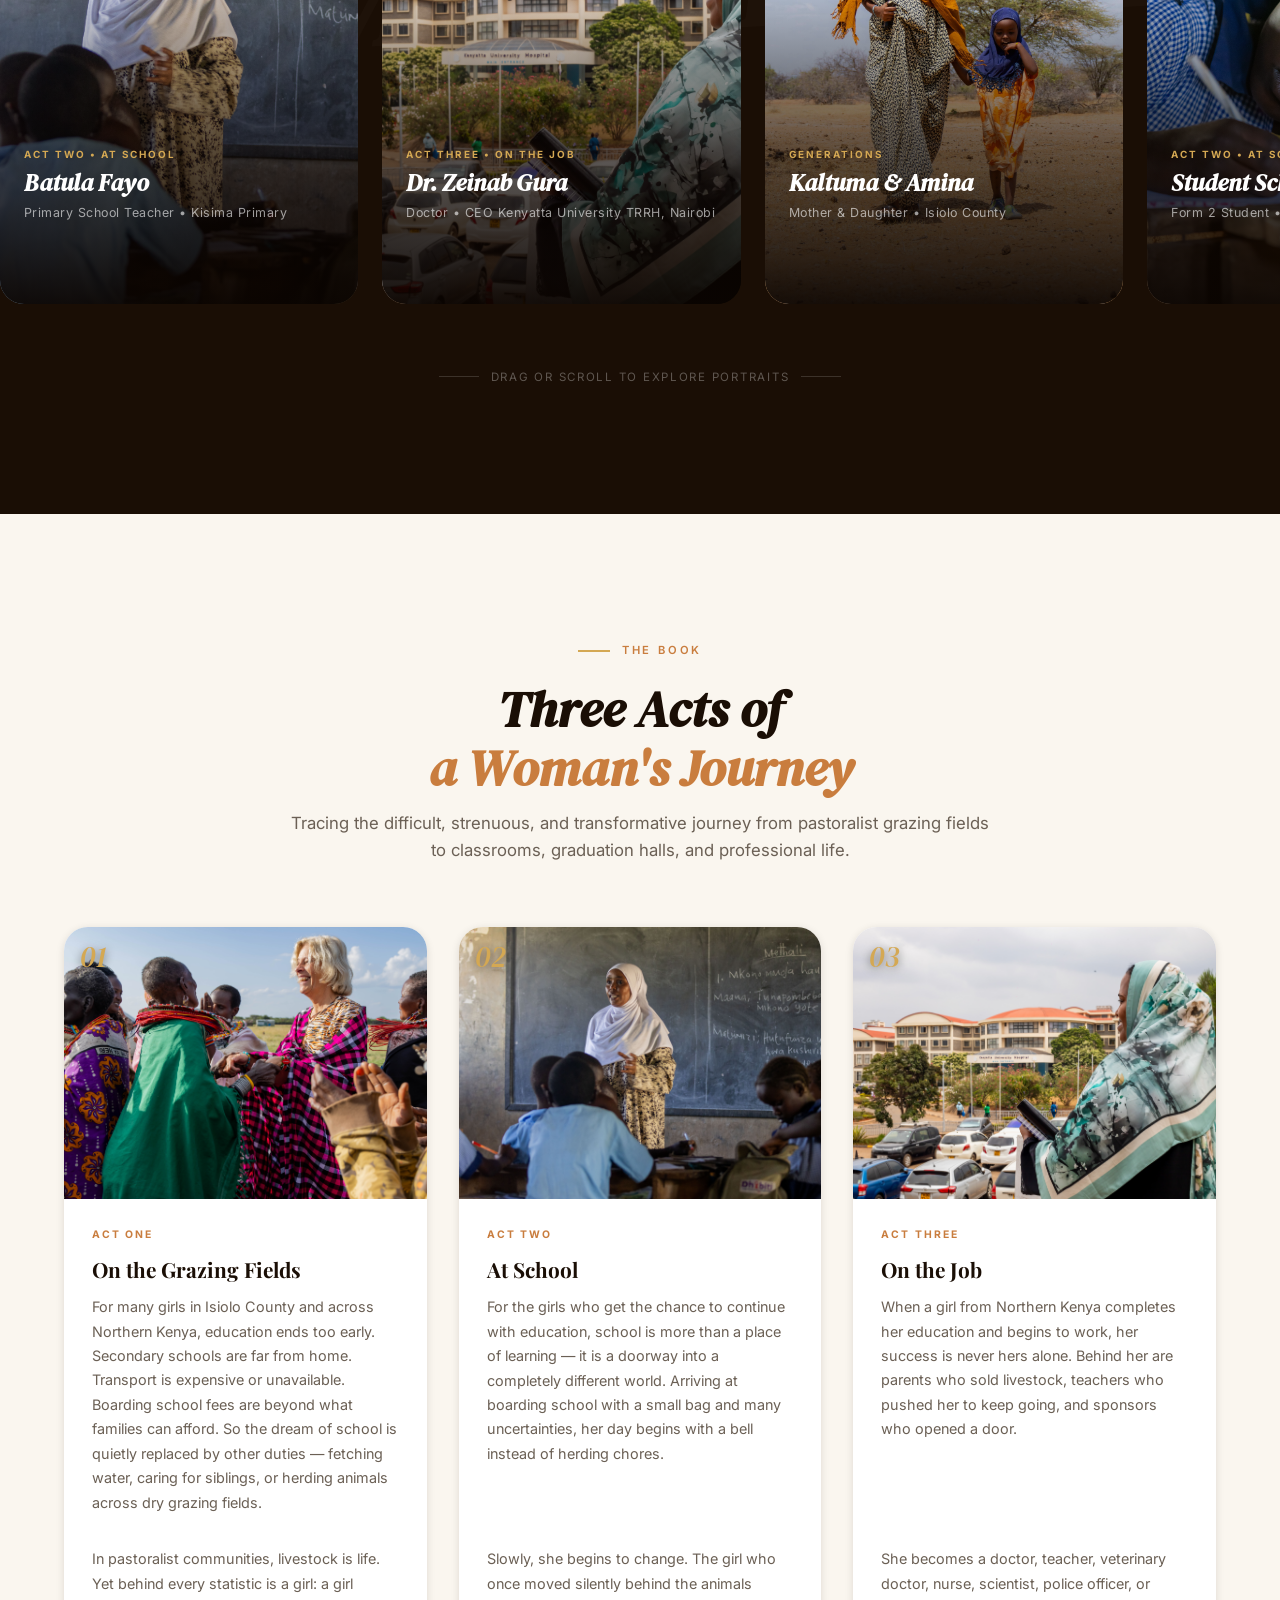
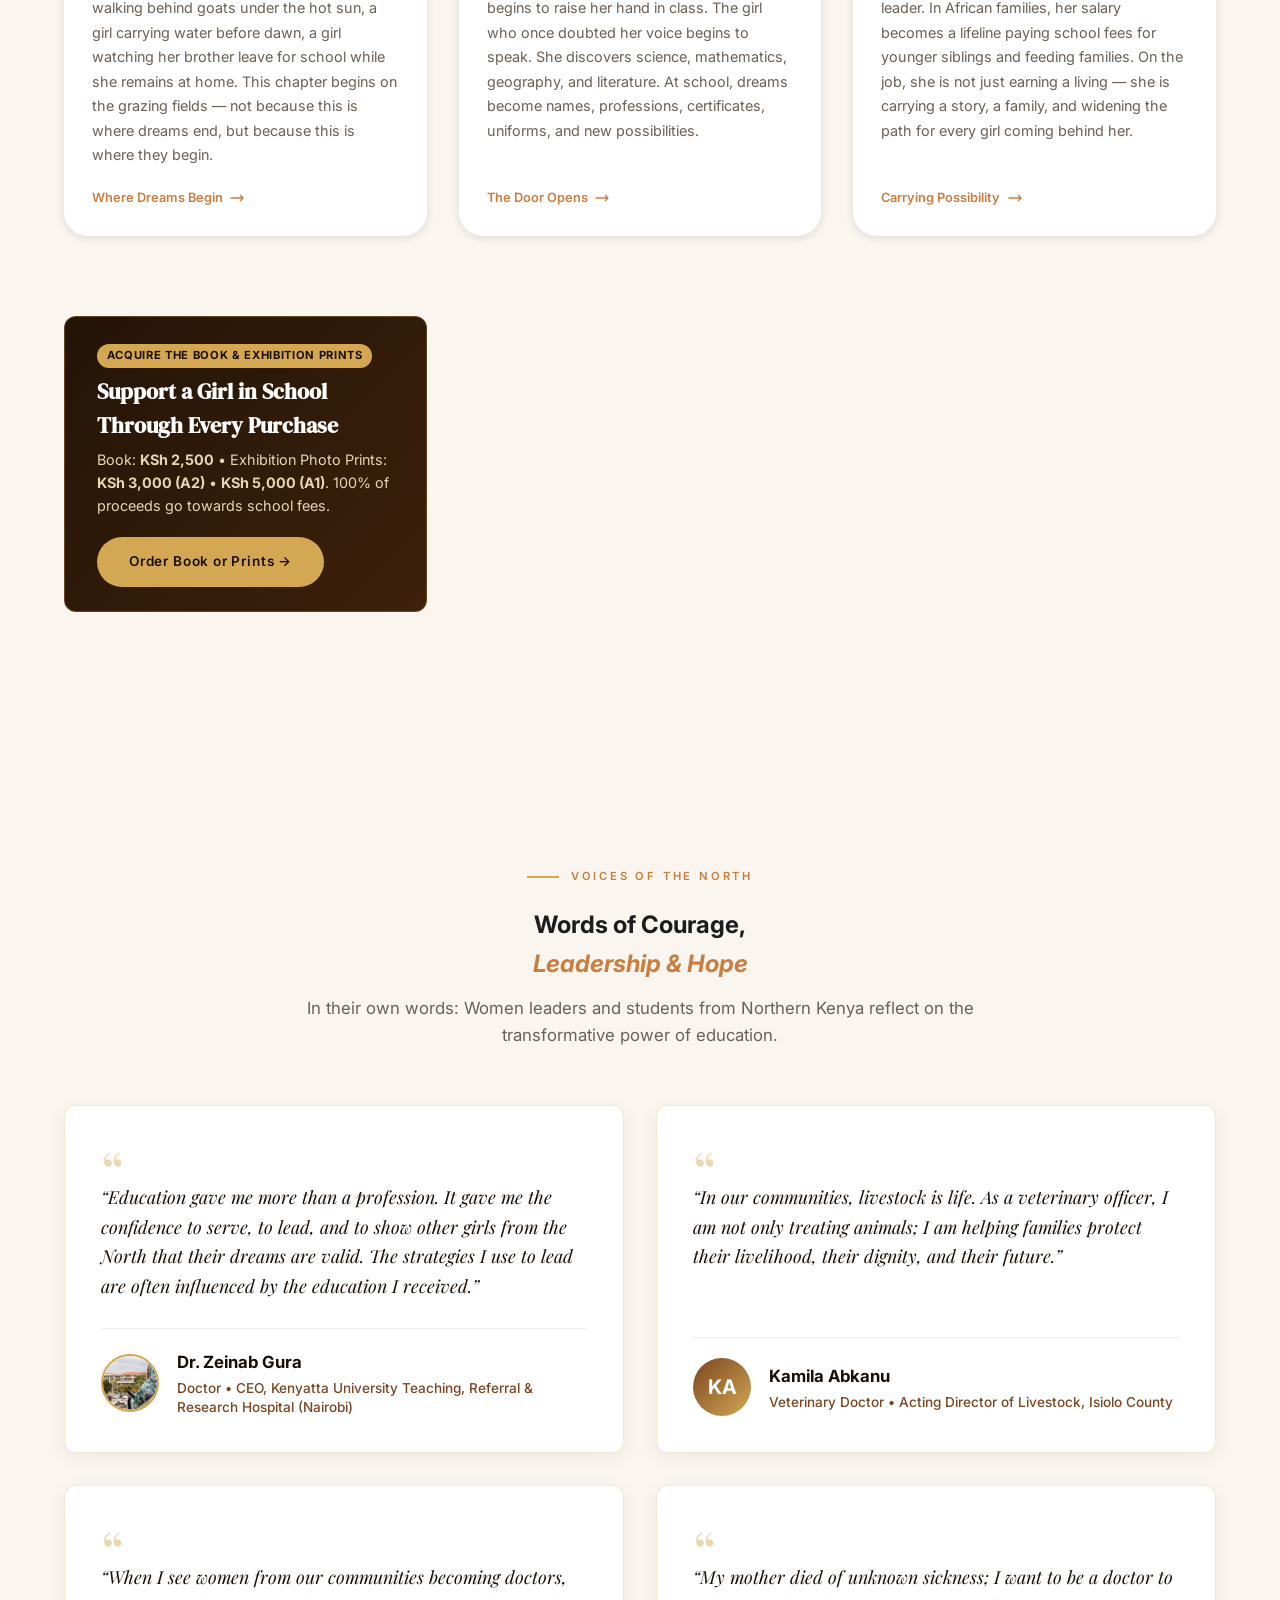
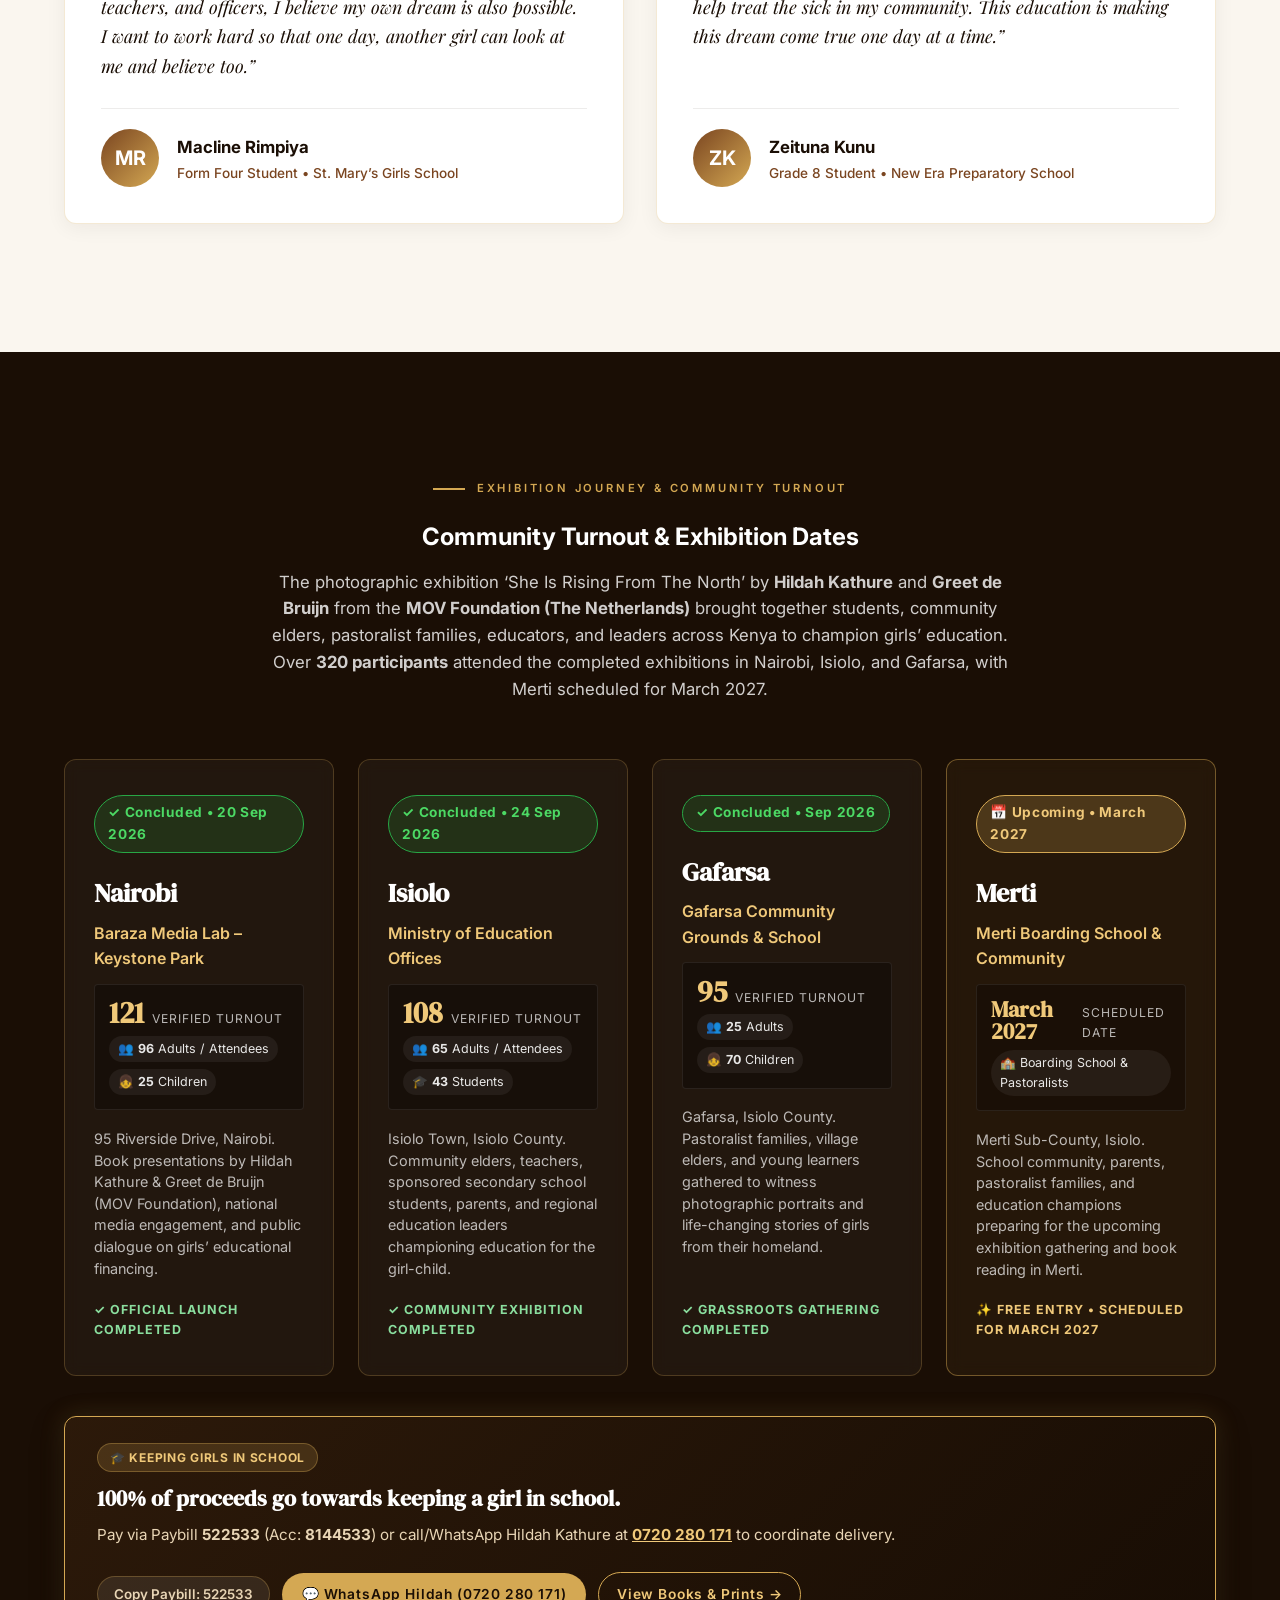
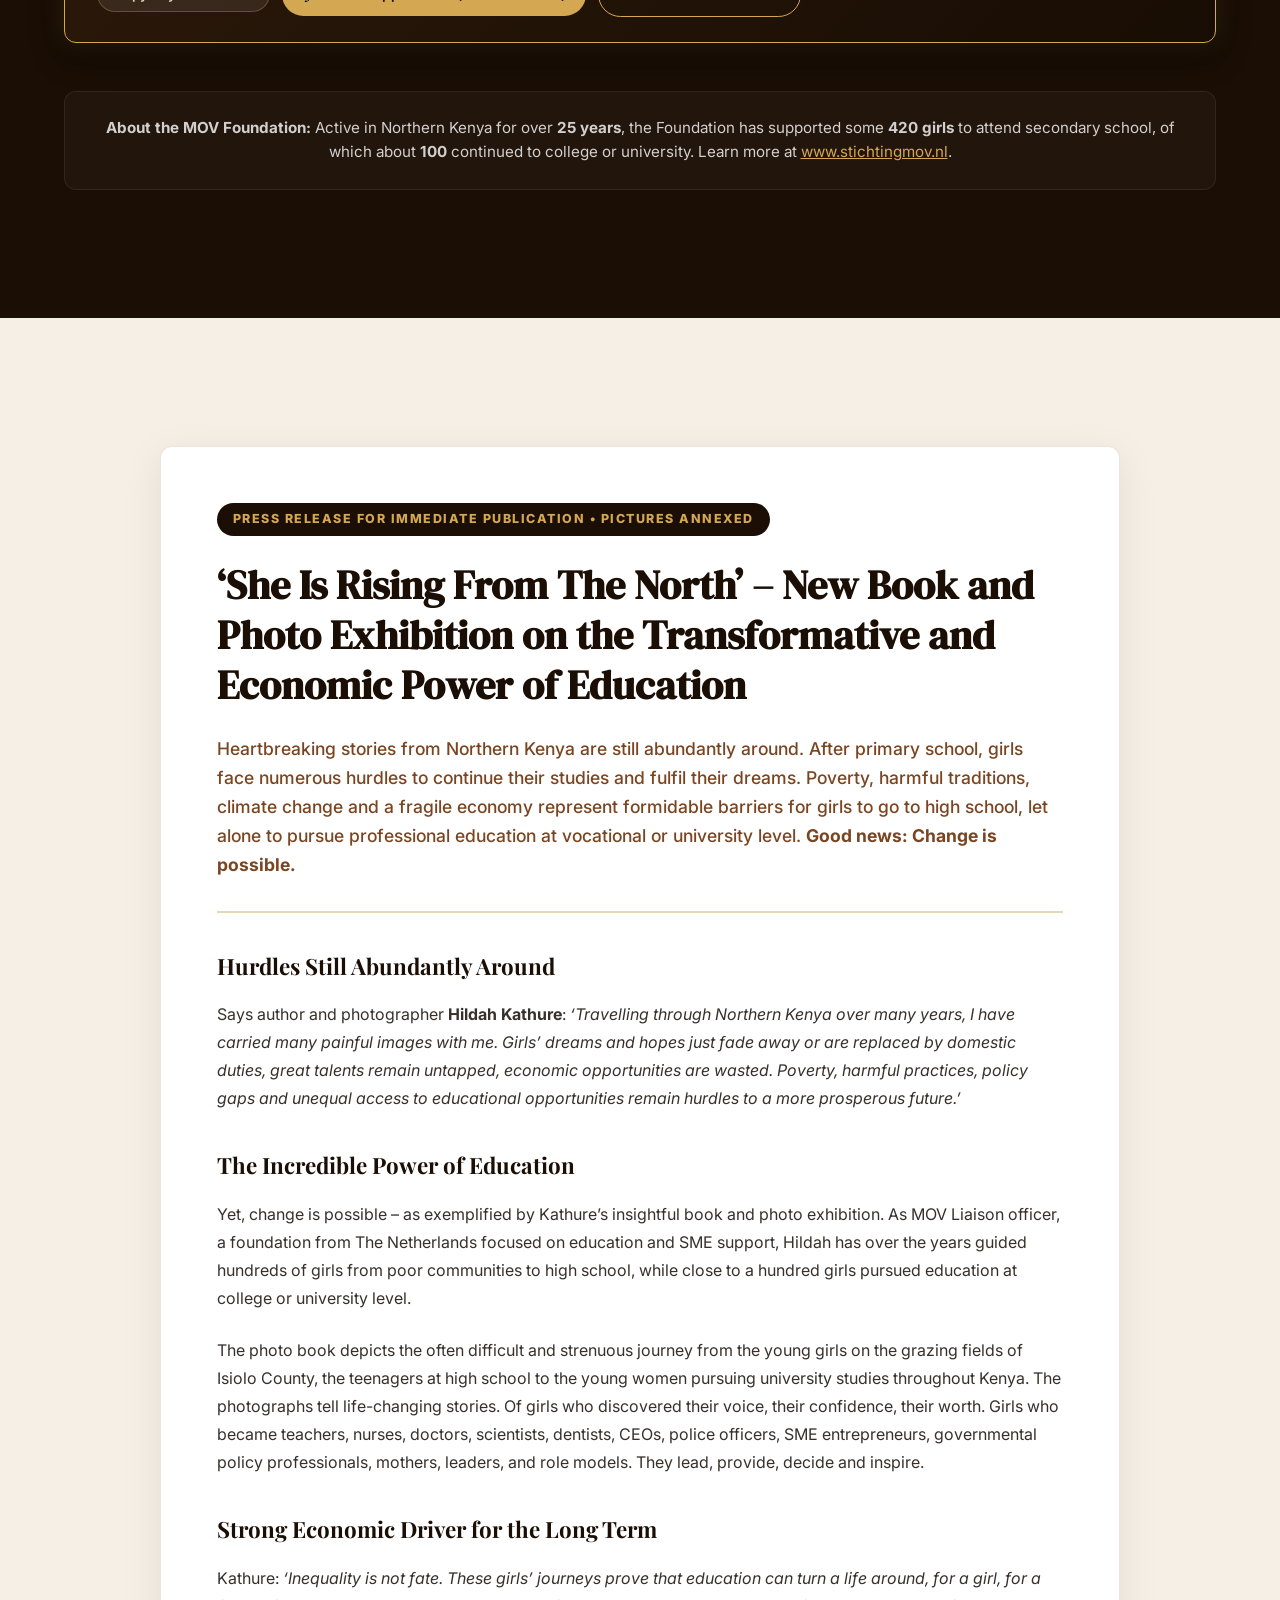
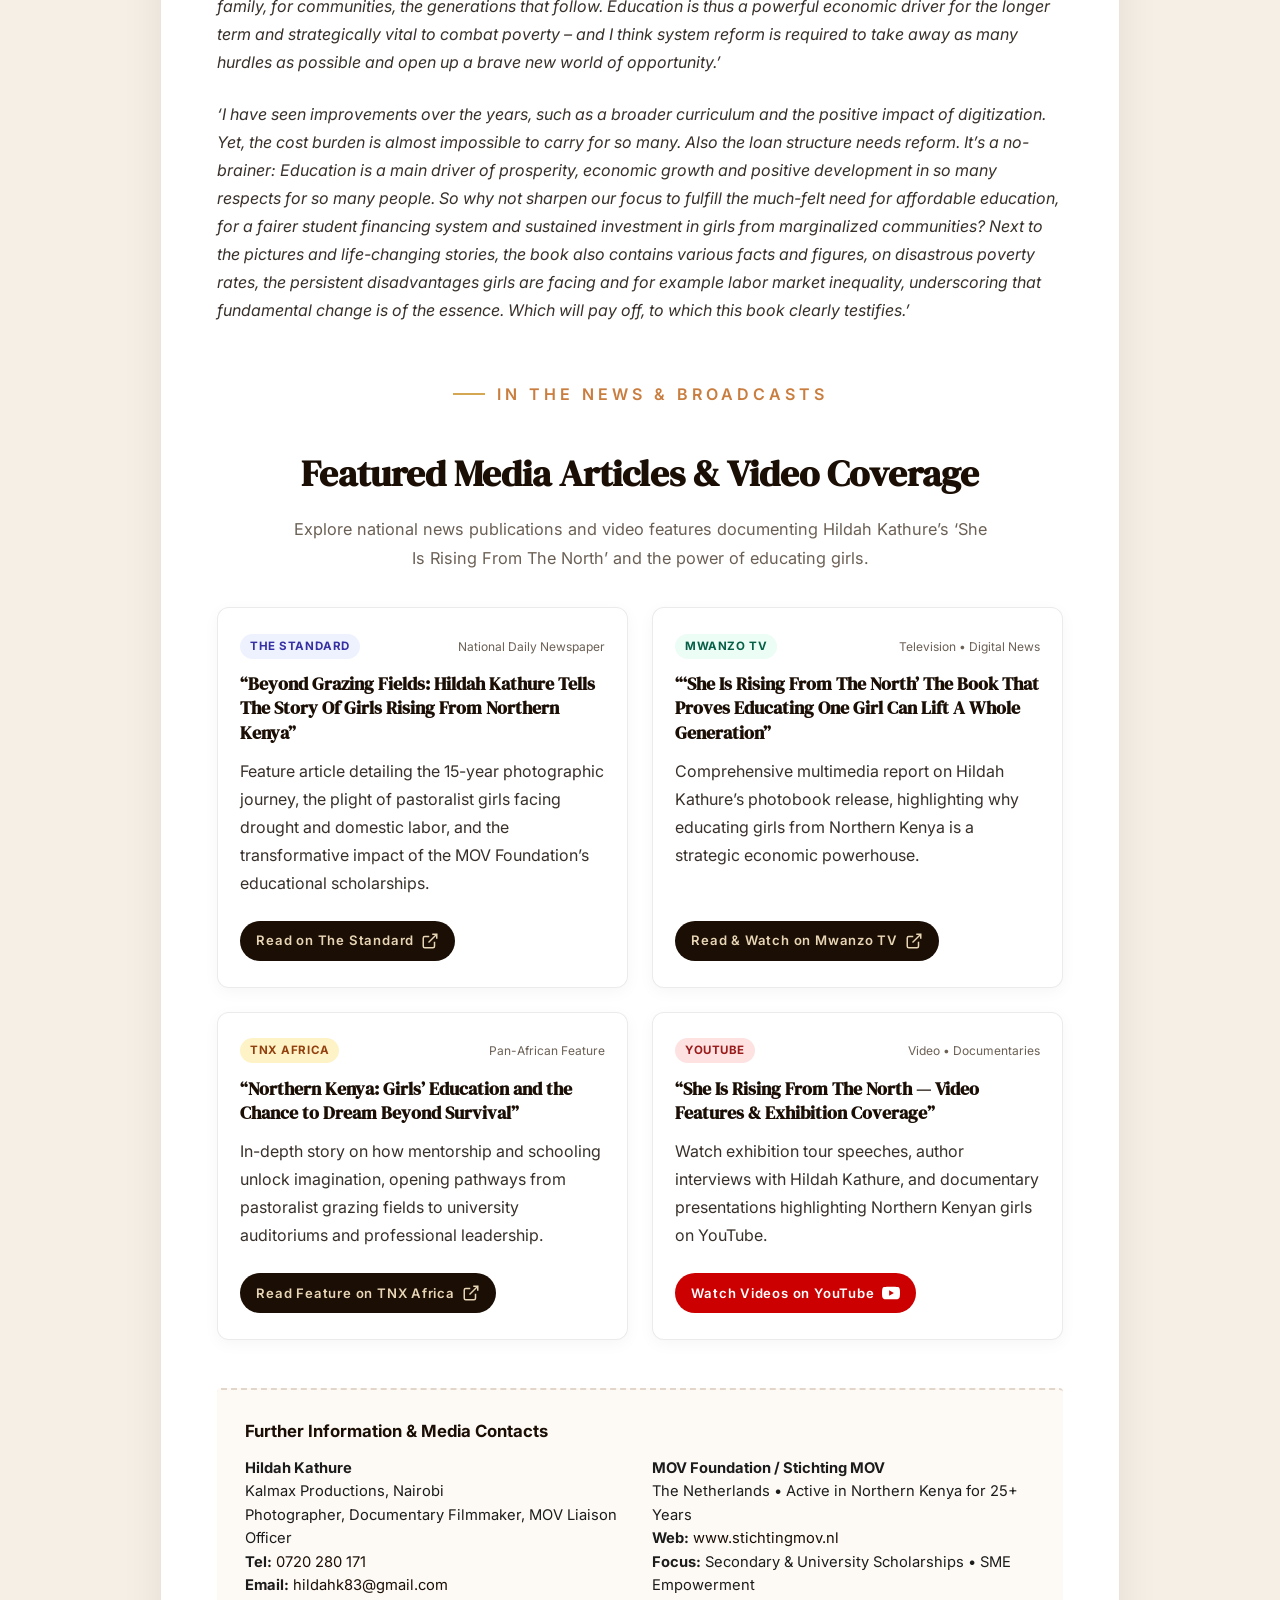
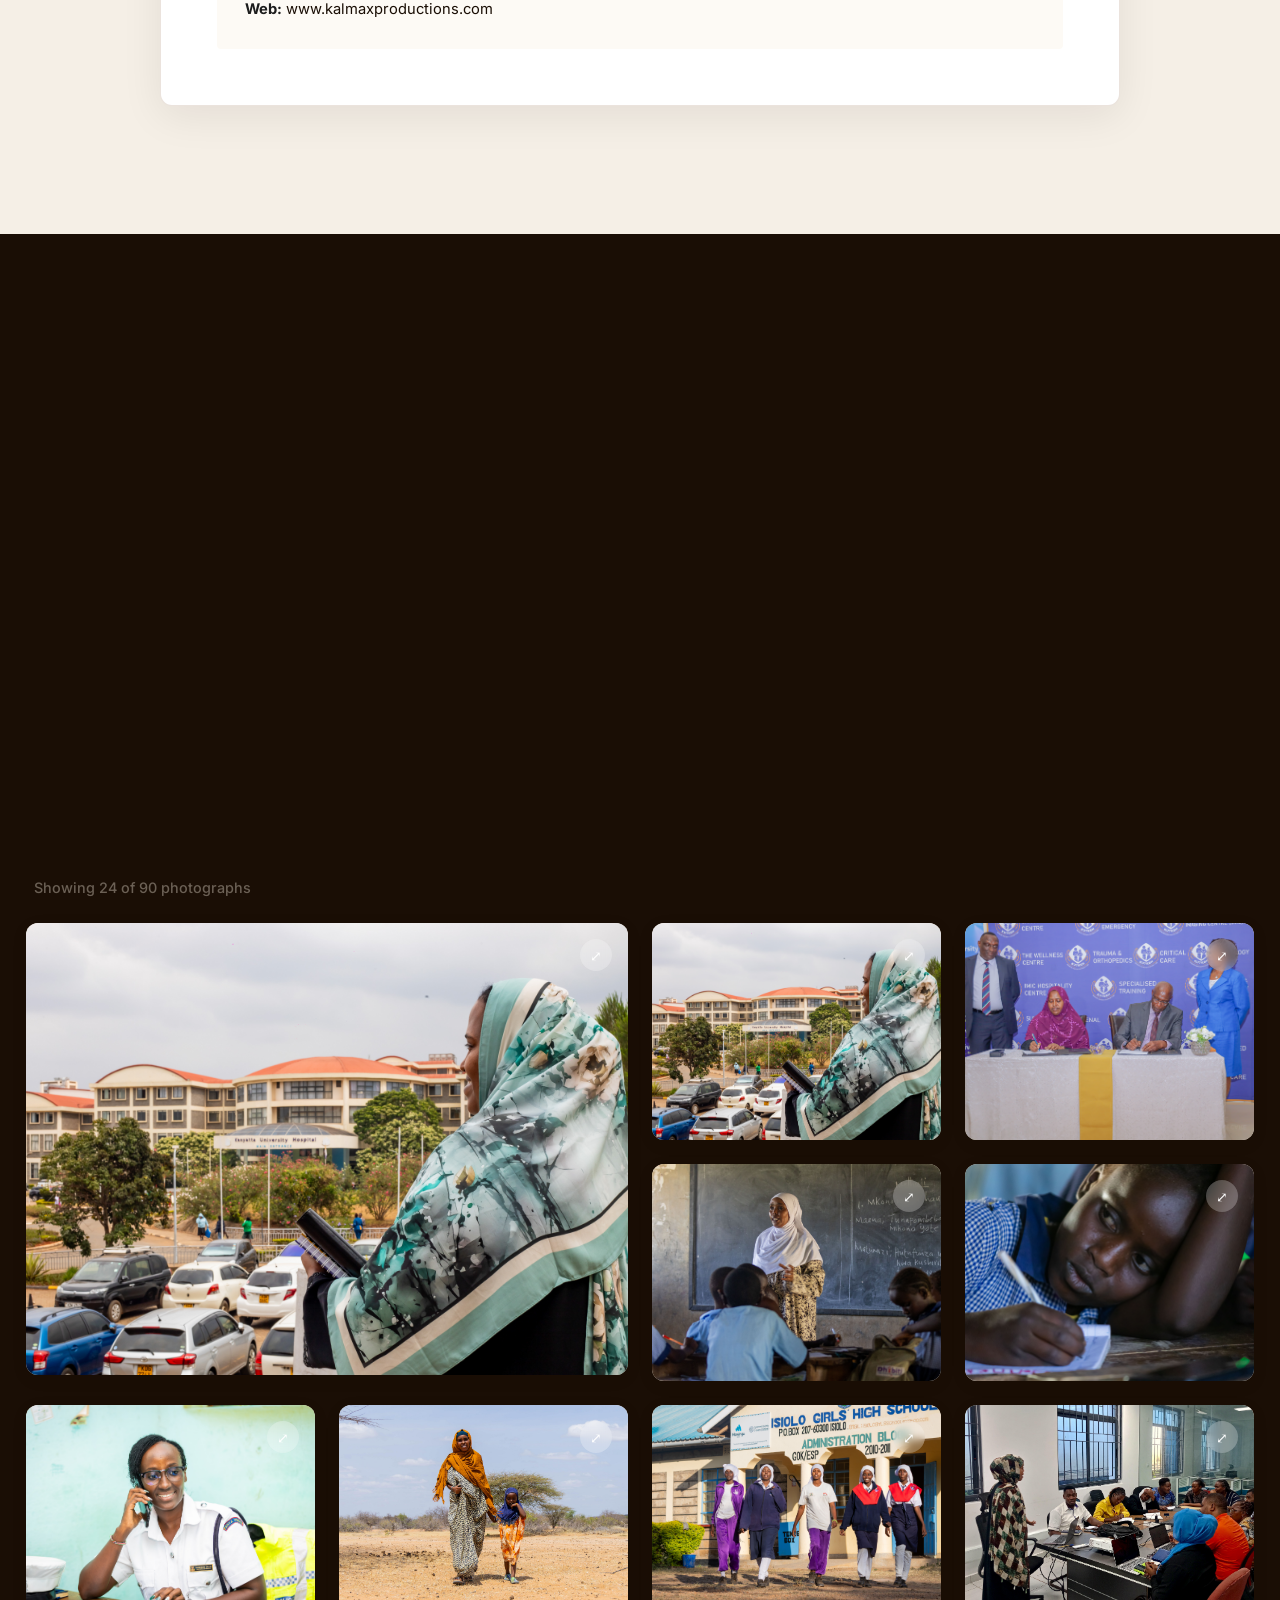
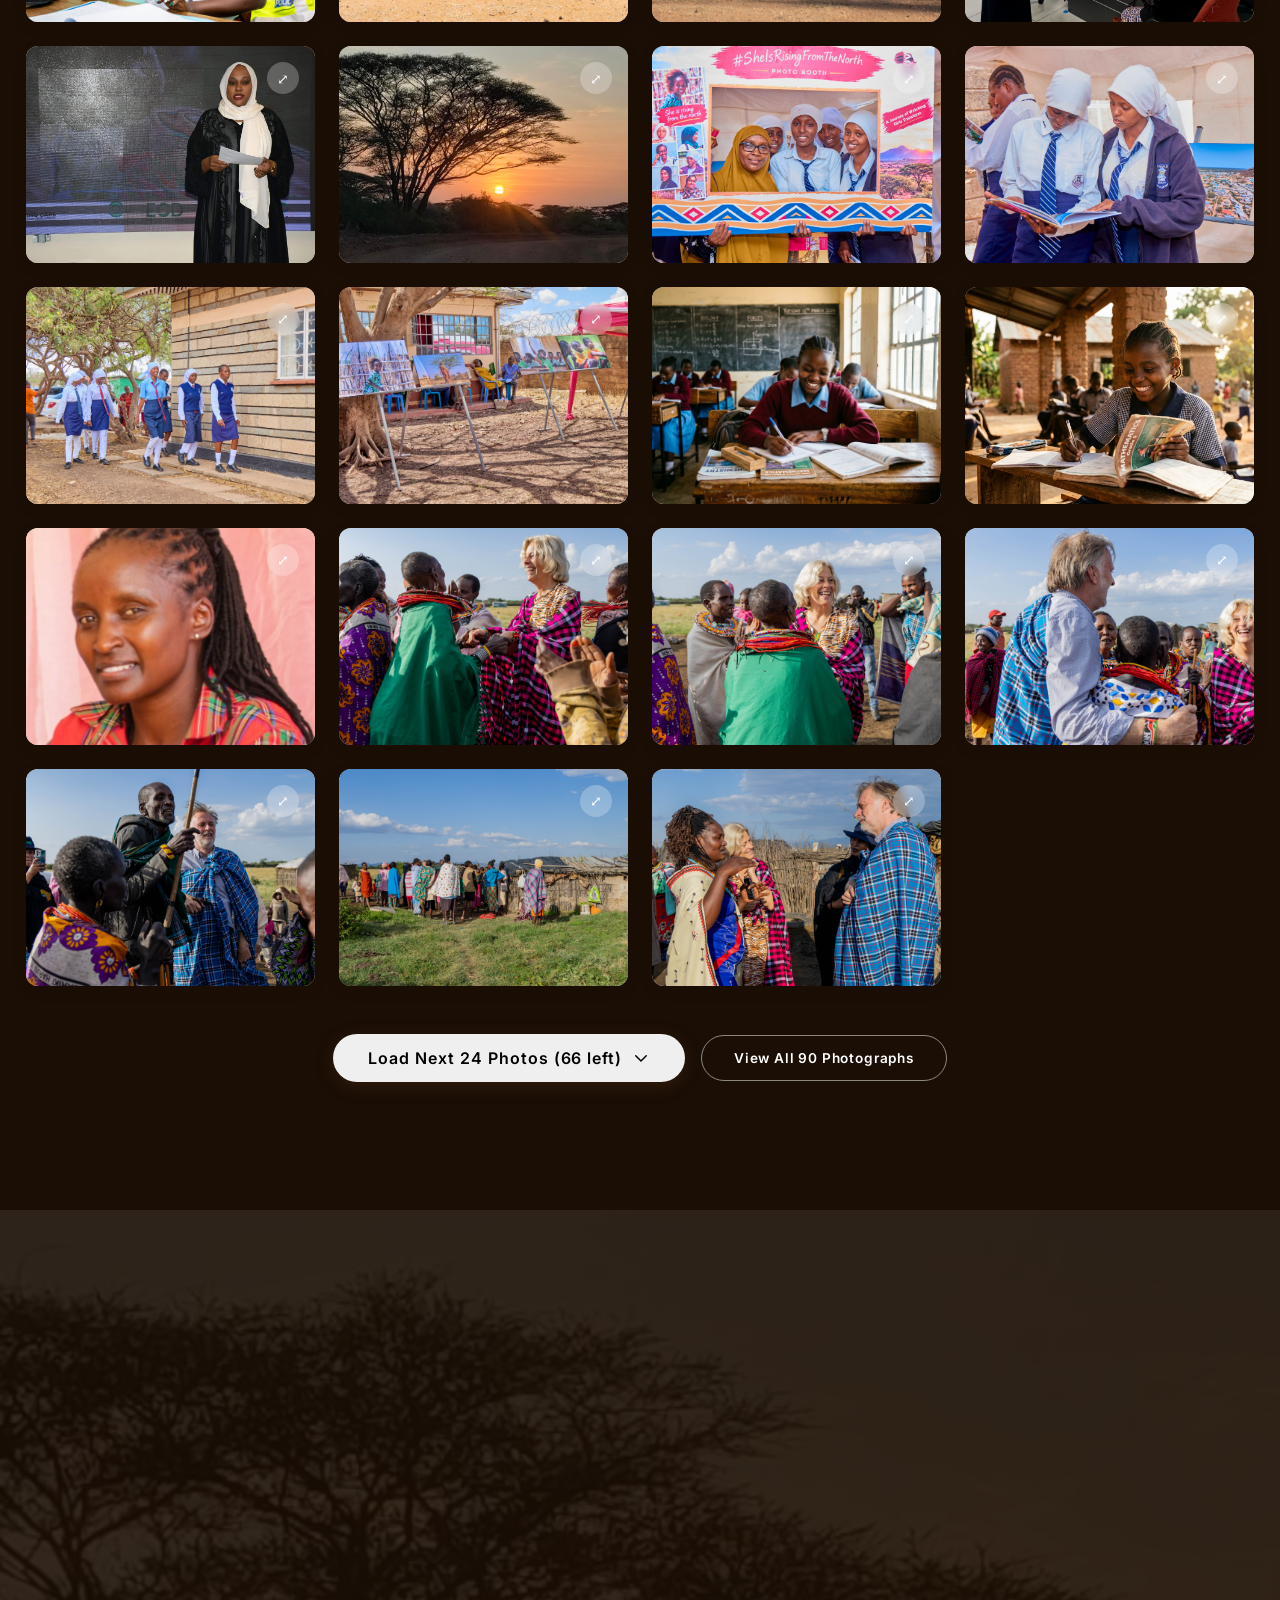
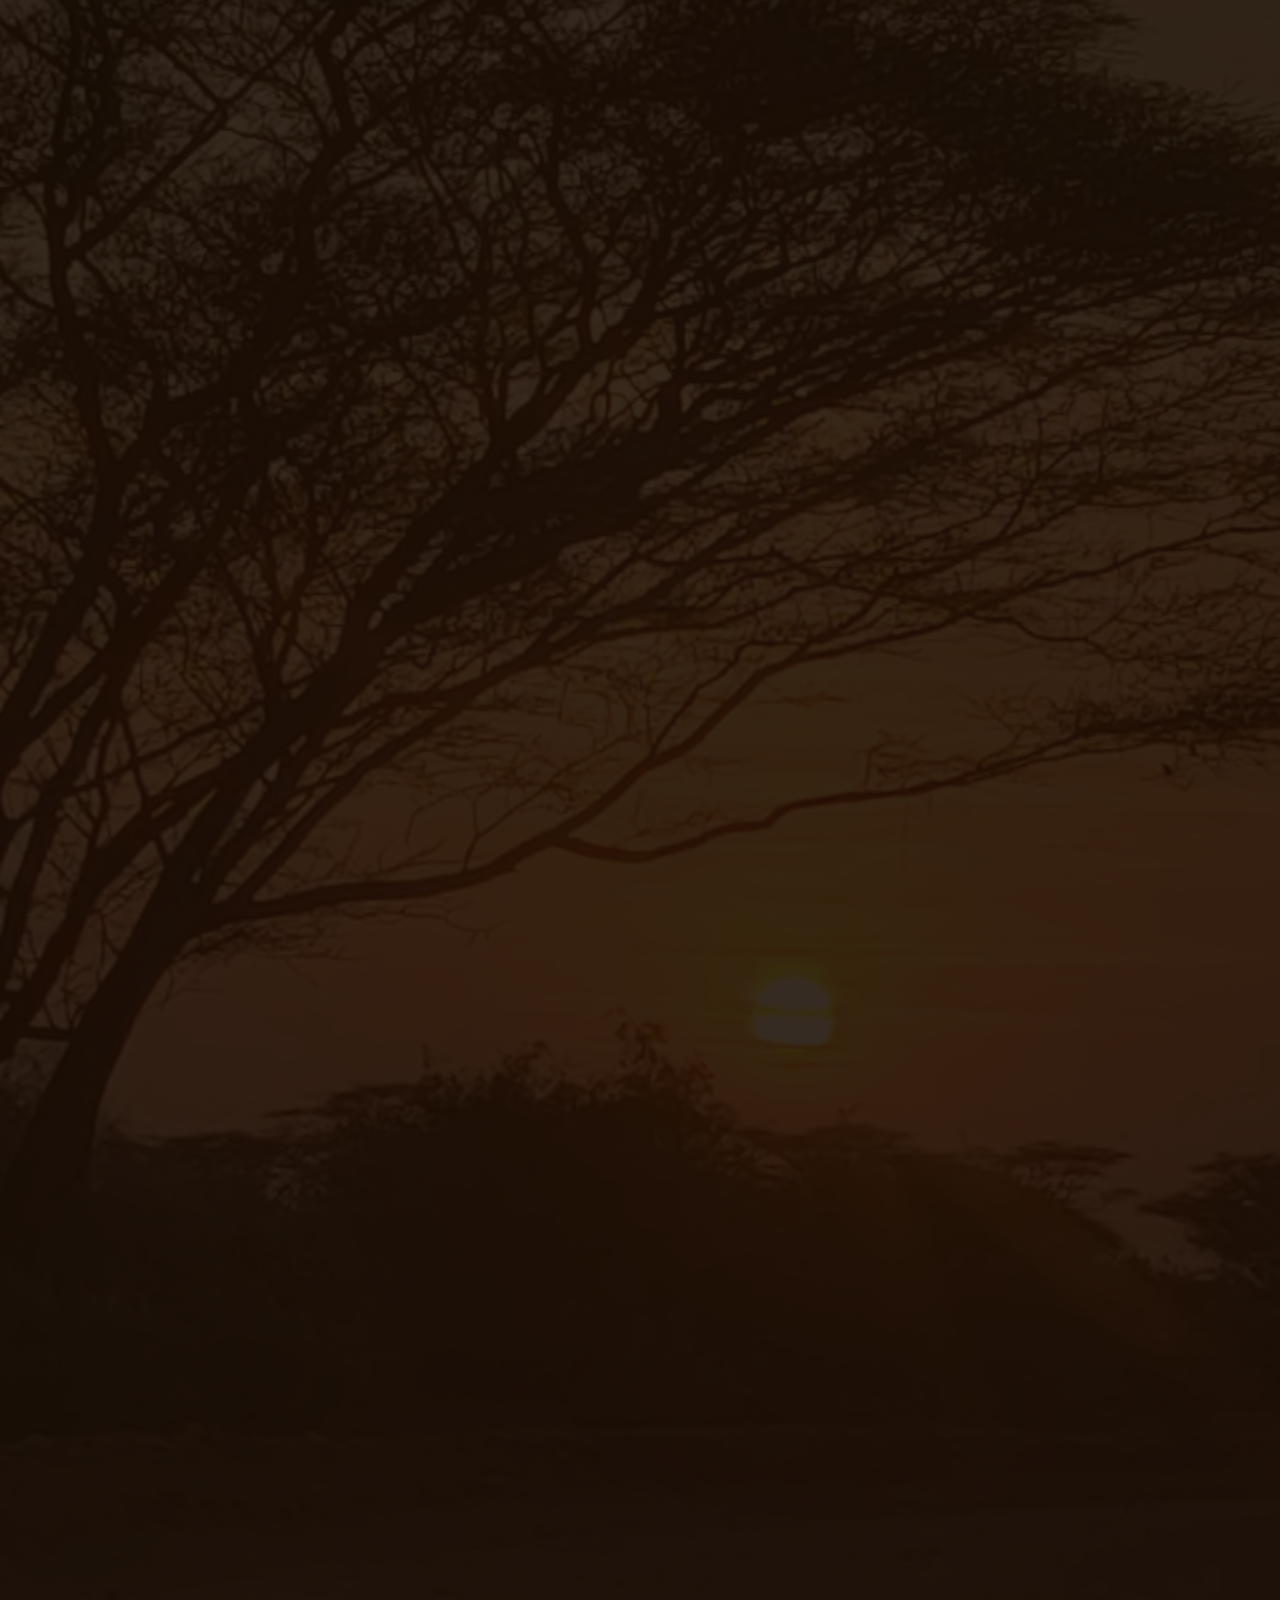
==== commit 6623545d: "fix: restore iconic sunrise hero picture and eliminate quote overlap in story section" ====
--- a/index.html
+++ b/index.html
@@ -86,34 +86,14 @@
        ==================================================== -->
   <section class="hero" id="hero" aria-label="She Is Rising from the North">
 
-    <!-- Background slideshow with grain overlay -->
-    <div class="hero__bg" id="hero-bg">
-      <div class="hero__slide hero__slide--1 active" data-credit="Classroom at Kisima Secondary &bull; Samburu">
-        <img src="assets/images/_W1A0372.jpg"
-          alt="Inspiring classroom scene with dedicated students and teacher in Northern Kenya — She Is Rising from the North"
-          fetchpriority="high" width="1600" height="1067">
-      </div>
-      <div class="hero__slide hero__slide--2" data-credit="Sunrise across Northern Kenya Savanna &bull; Isiolo">
-        <img src="assets/images/front page pic.jpg"
-          alt="Golden dawn across Northern Kenya savanna — She Is Rising from the North"
-          loading="lazy" width="1600" height="1200">
-      </div>
-      <div class="hero__slide hero__slide--3" data-credit="Kaltuma Abdi &amp; Daughter Amina &bull; Isiolo">
-        <img src="assets/images/Kaltuma Abdi and her Daughter Amina Abdi- One generation nurturing the dreams of the next.jpg"
-          alt="Kaltuma Abdi and her daughter Amina Abdi in Isiolo — She Is Rising from the North"
-          loading="lazy" width="1600" height="1067">
-      </div>
+    <!-- Background image with grain overlay -->
+    <div class="hero__bg">
+      <img src="assets/images/front page pic.jpg"
+        alt="Acacia tree silhouette against a radiant golden sunrise across the Northern Kenya savanna — She Is Rising from the North"
+        fetchpriority="high" width="1600" height="1200">
     </div>
     <div class="hero__overlay" aria-hidden="true"></div>
     <div class="hero__grain" aria-hidden="true"></div>
-
-    <!-- Photo credit & Navigation dots -->
-    <div class="hero__photo-credit" id="hero-photo-credit">Classroom at Kisima Secondary &bull; Samburu</div>
-    <div class="hero__slide-dots" id="hero-slide-dots" aria-label="Hero slide navigation">
-      <button class="hero__dot active" data-slide="0" aria-label="Slide 1: Classroom"></button>
-      <button class="hero__dot" data-slide="1" aria-label="Slide 2: Savanna Sunrise"></button>
-      <button class="hero__dot" data-slide="2" aria-label="Slide 3: Kaltuma &amp; Amina"></button>
-    </div>
 
     <!-- Floating credential pills (top-right) -->
     <div class="hero__credentials" aria-label="Project credentials">
@@ -282,14 +262,18 @@
     <div class="container">
       <div class="story__grid">
         <div class="story__visual reveal">
-          <img class="story__img-main"
-            src="assets/images/Kaltuma Abdi and her Daughter Amina Abdi- One generation nurturing the dreams of the next.jpg"
-            alt="Kaltuma Abdi and her Daughter Amina Abdi — One generation nurturing the dreams of the next"
-            loading="lazy">
-          <div class="story__tag">&ldquo;These girls are not a margin. They are the centre of a future we all
-            share.&rdquo;</div>
-          <img class="story__img-accent" src="assets/images/A girl at Kisima - writing the future.jpg"
-            alt="A girl at Kisima — writing the future with dignity and determination" loading="lazy">
+          <div class="story__img-frame">
+            <img class="story__img-main"
+              src="assets/images/Kaltuma Abdi and her Daughter Amina Abdi- One generation nurturing the dreams of the next.jpg"
+              alt="Kaltuma Abdi and her Daughter Amina Abdi — One generation nurturing the dreams of the next"
+              loading="lazy">
+            <img class="story__img-accent" src="assets/images/A girl at Kisima - writing the future.jpg"
+              alt="A girl at Kisima — writing the future with dignity and determination" loading="lazy">
+          </div>
+          <div class="story__caption-box">
+            <span class="story__caption-quote">&ldquo;These girls are not a margin. They are the centre of a future we all share.&rdquo;</span>
+            <span class="story__caption-author">&mdash; Hildah Kathure &bull; <em>Foreword</em></span>
+          </div>
         </div>
 
         <div class="story__text reveal reveal-delay-2">
--- a/assets/css/style.css
+++ b/assets/css/style.css
@@ -370,24 +370,14 @@
   padding-top: calc(75px + 2rem);
 }
 
-/* ---- Hero Slideshow Background ---- */
+/* ---- Hero Background (Iconic Savanna Sunrise / Sunshine) ---- */
 .hero__bg {
   position: absolute;
   inset: 0;
   z-index: 0;
 }
 
-.hero__slide {
-  position: absolute;
-  inset: 0;
-  opacity: 0;
-  transition: opacity 1.8s cubic-bezier(0.45, 0, 0.25, 1);
-  will-change: opacity;
-}
-
-.hero__slide.active { opacity: 1; }
-
-.hero__slide img {
+.hero__bg img {
   width: 100%;
   height: 100%;
   object-fit: cover;
@@ -396,48 +386,8 @@
   will-change: transform;
 }
 
-.hero__slide--1 img { object-position: center 30%; }
-.hero__slide--2 img { object-position: center 40%; }
-.hero__slide--3 img { object-position: center 35%; }
-
-/* Slide dots */
-.hero__slide-dots {
-  position: absolute;
-  bottom: 5rem;
-  right: 2rem;
-  z-index: 10;
-  display: flex;
-  flex-direction: column;
-  gap: 0.5rem;
-  opacity: 0;
-  animation: fadeIn 0.6s 2.5s ease forwards;
-}
-
-.hero__dot {
-  width: 6px;
-  height: 6px;
-  border-radius: 50%;
-  border: 1.5px solid rgba(255,255,255,0.5);
-  background: transparent;
-  cursor: pointer;
-  transition: all var(--dur-med) var(--ease-smooth);
-  padding: 0;
-}
-
-.hero__dot.active {
-  background: var(--clr-gold);
-  border-color: var(--clr-gold);
-  height: 20px;
-  border-radius: 3px;
-}
-
-.hero__dot:hover {
-  border-color: var(--clr-gold);
-  background: rgba(212,168,83,0.4);
-}
-
 @keyframes heroZoom {
-  from { transform: scale(1.08); }
+  from { transform: scale(1.06); }
   to   { transform: scale(1.00); }
 }
 
@@ -997,7 +947,13 @@
 }
 
 .story__visual {
+  display: flex;
+  flex-direction: column;
+}
+
+.story__img-frame {
   position: relative;
+  width: 100%;
 }
 
 .story__img-main {
@@ -1006,34 +962,49 @@
   object-fit: cover;
   border-radius: var(--radius-lg);
   box-shadow: var(--shadow-lg);
+  display: block;
 }
 
 .story__img-accent {
   position: absolute;
-  bottom: -2.5rem;
-  right: -2.5rem;
-  width: 55%;
+  bottom: -1.75rem;
+  right: -1.5rem;
+  width: 48%;
   aspect-ratio: 1;
   object-fit: cover;
   border-radius: var(--radius-md);
-  border: 5px solid var(--clr-cream);
+  border: 4px solid var(--clr-cream);
   box-shadow: var(--shadow-md);
-}
-
-.story__tag {
-  position: absolute;
-  top: 2rem;
-  left: -1.5rem;
+  z-index: 2;
+}
+
+.story__caption-box {
+  margin-top: 2.75rem;
   background: var(--clr-earth-deep);
-  color: var(--clr-gold);
+  color: var(--clr-gold-light);
+  padding: 1.15rem 1.5rem;
+  border-radius: var(--radius-md);
+  border-left: 3px solid var(--clr-gold);
+  box-shadow: var(--shadow-sm);
+  display: flex;
+  flex-direction: column;
+  gap: 0.35rem;
+}
+
+.story__caption-quote {
   font-family: var(--font-display);
   font-style: italic;
-  font-size: 1.1rem;
-  padding: 0.6rem 1.2rem;
-  border-radius: var(--radius-sm);
-  box-shadow: var(--shadow-md);
-  max-width: 200px;
-  line-height: 1.3;
+  font-size: 1.05rem;
+  line-height: 1.45;
+  color: var(--clr-white);
+}
+
+.story__caption-author {
+  font-size: 0.72rem;
+  letter-spacing: 0.1em;
+  text-transform: uppercase;
+  color: var(--clr-gold);
+  font-weight: 600;
 }
 
 .story__text h2 {
@@ -4670,13 +4641,14 @@
 /* ============================================================
    STORY — Enhanced
    ============================================================ */
-.story__visual::before {
+.story__img-frame::before {
   content: '';
   position: absolute;
   inset: -1rem;
   background: radial-gradient(circle at 30% 70%, rgba(201,125,62,0.06) 0%, transparent 70%);
   border-radius: var(--radius-lg);
   z-index: 0;
+  pointer-events: none;
 }
 
 .story__img-main {
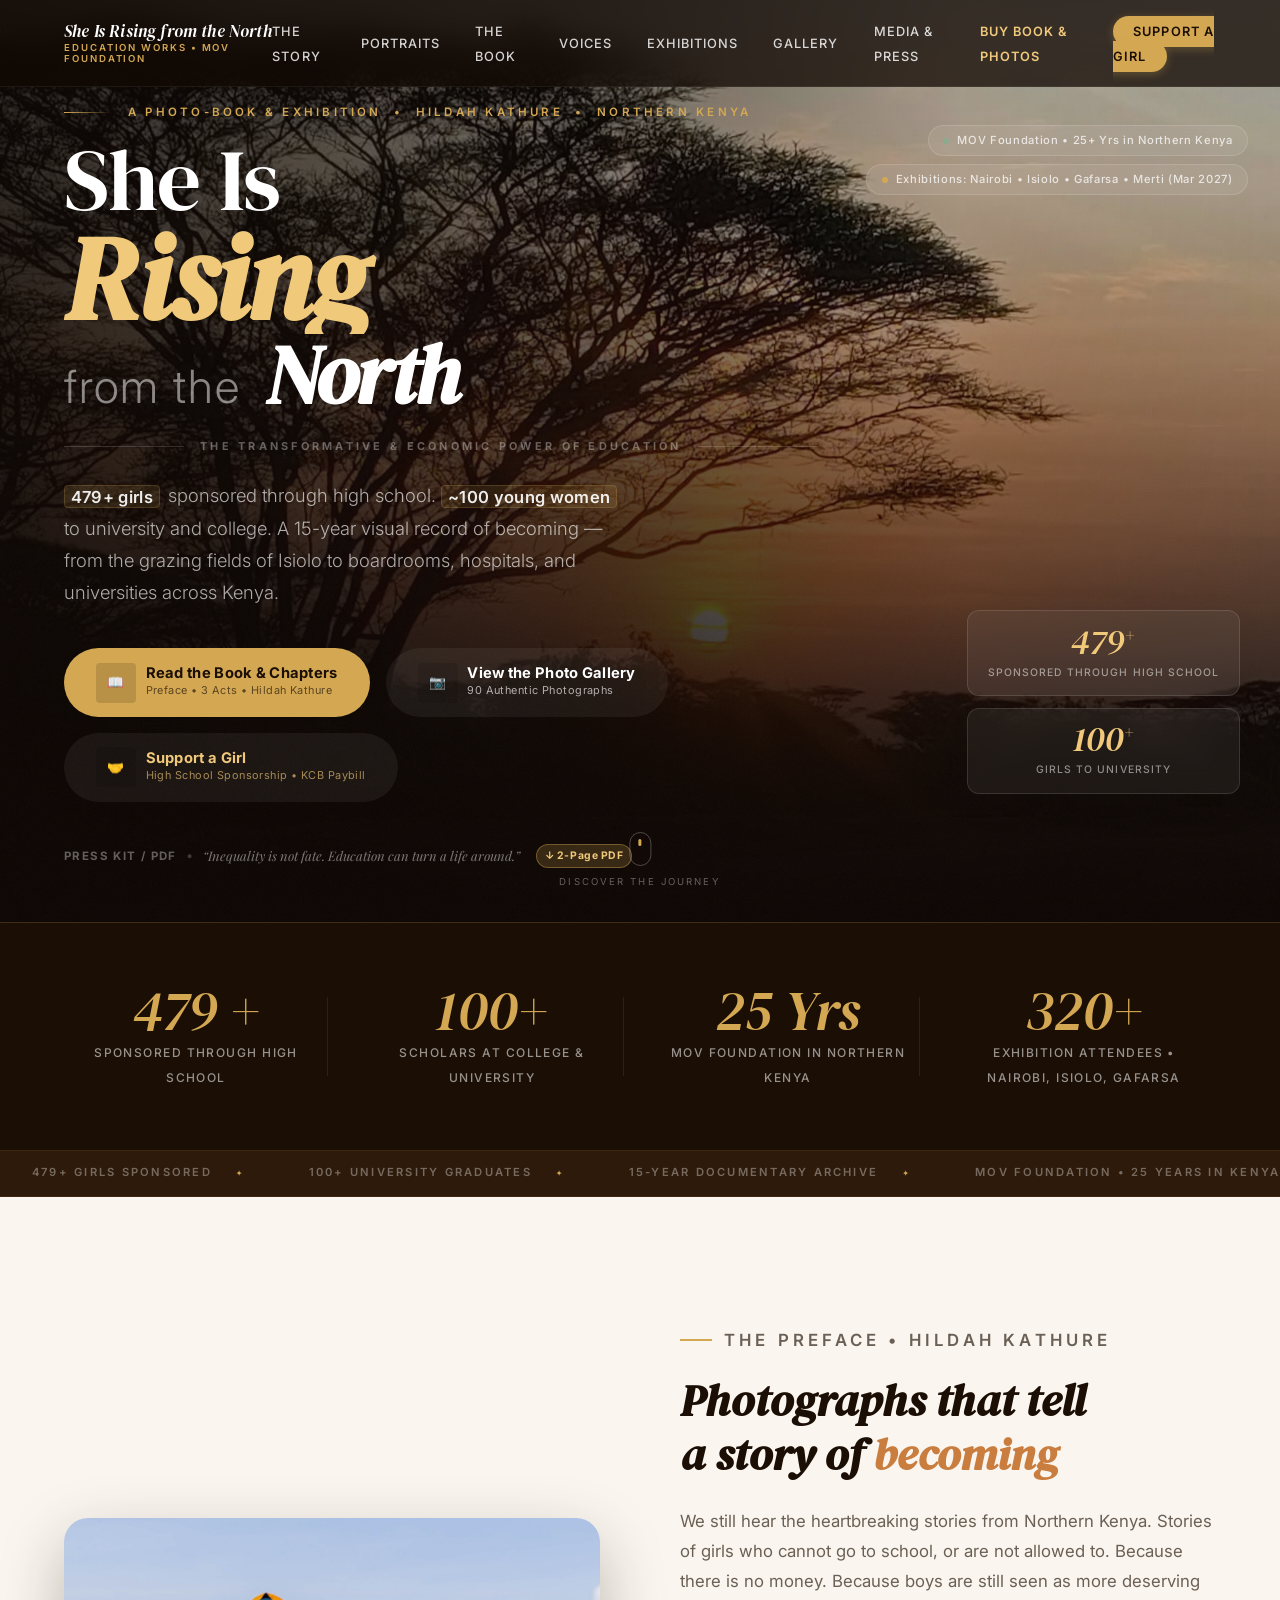
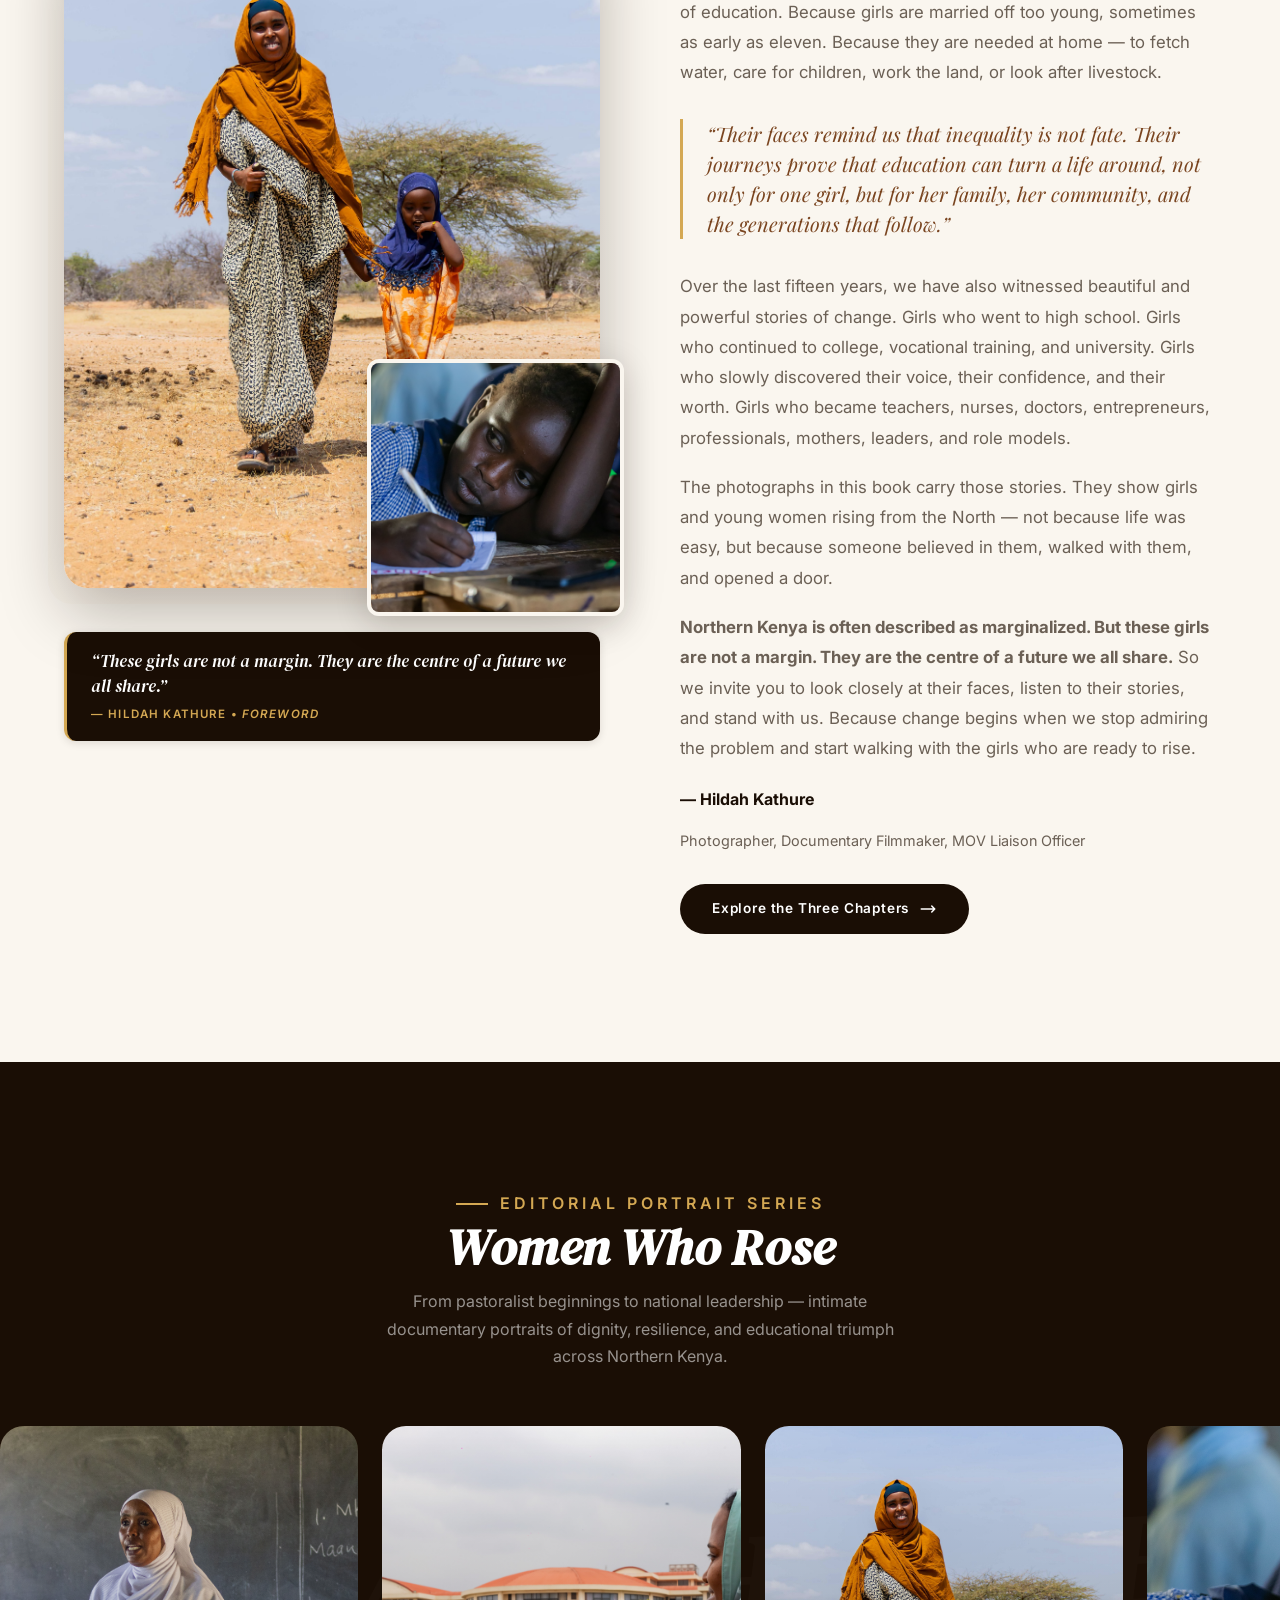
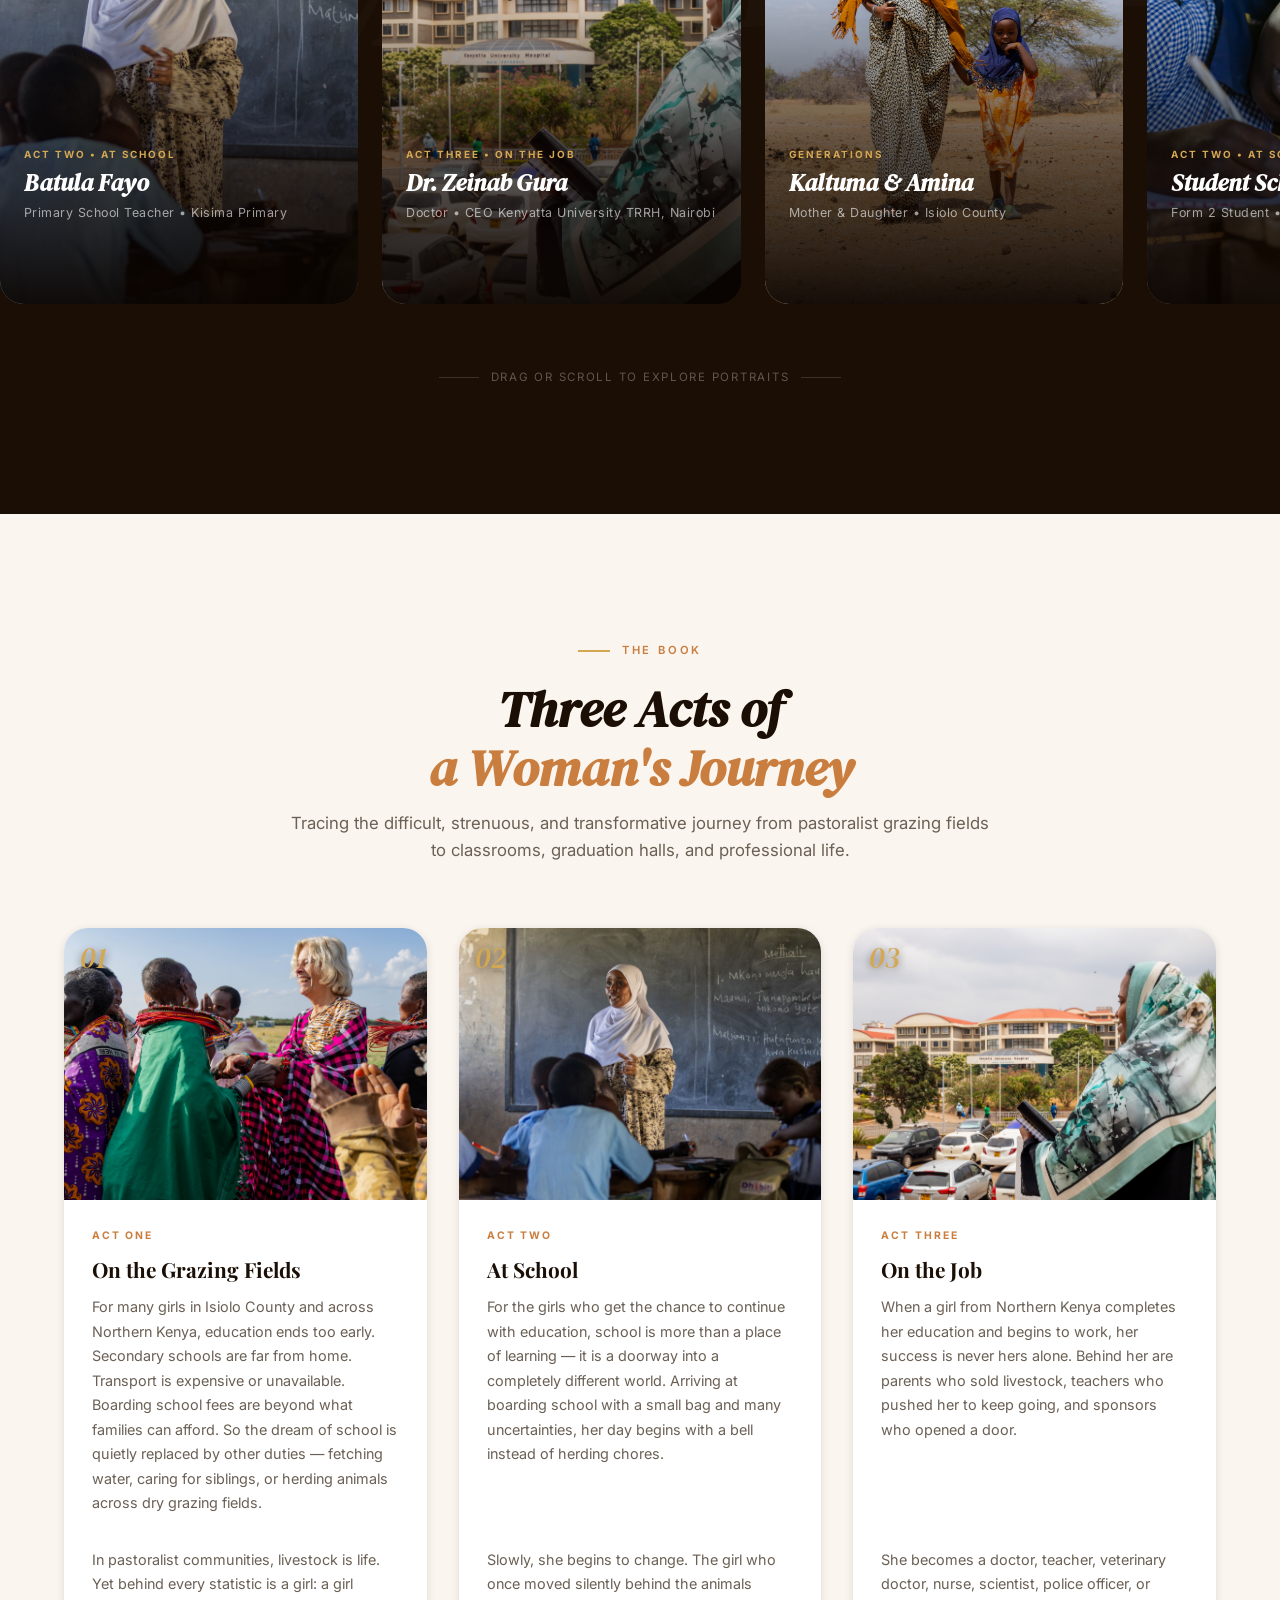
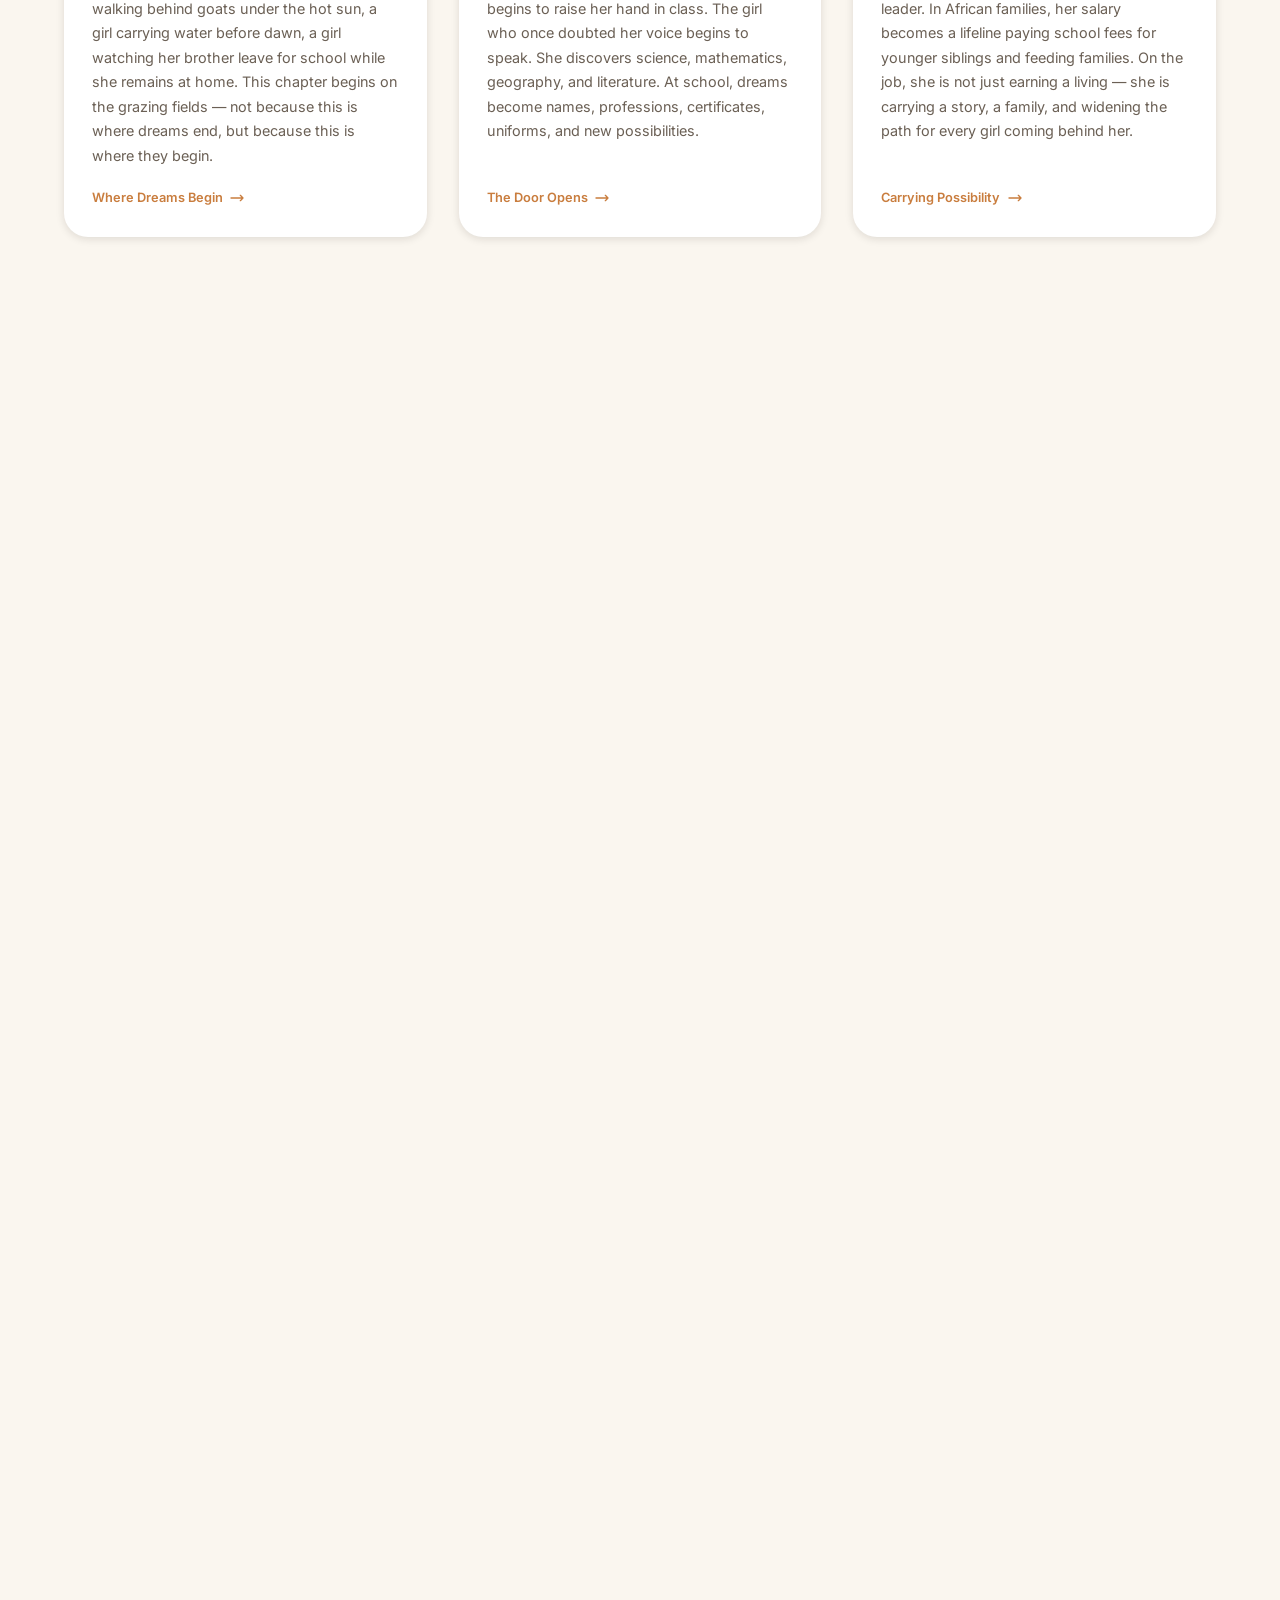
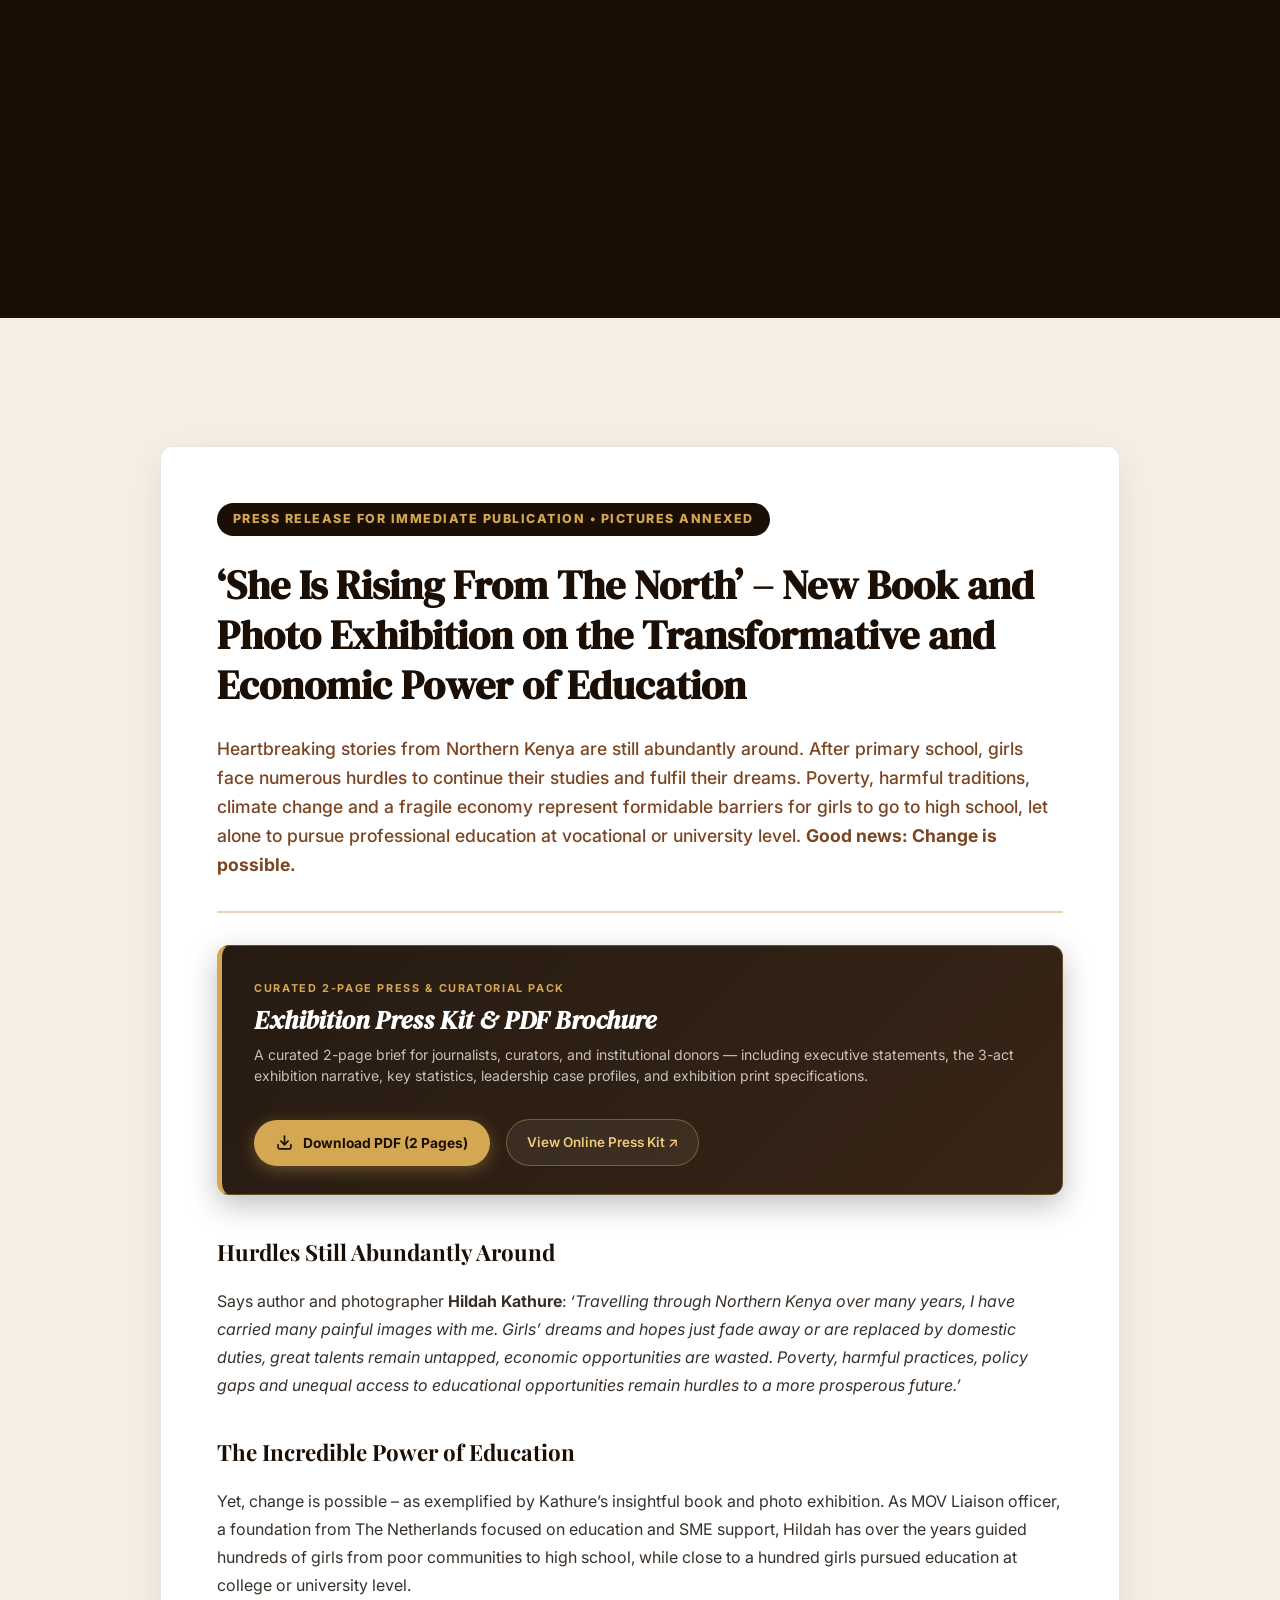
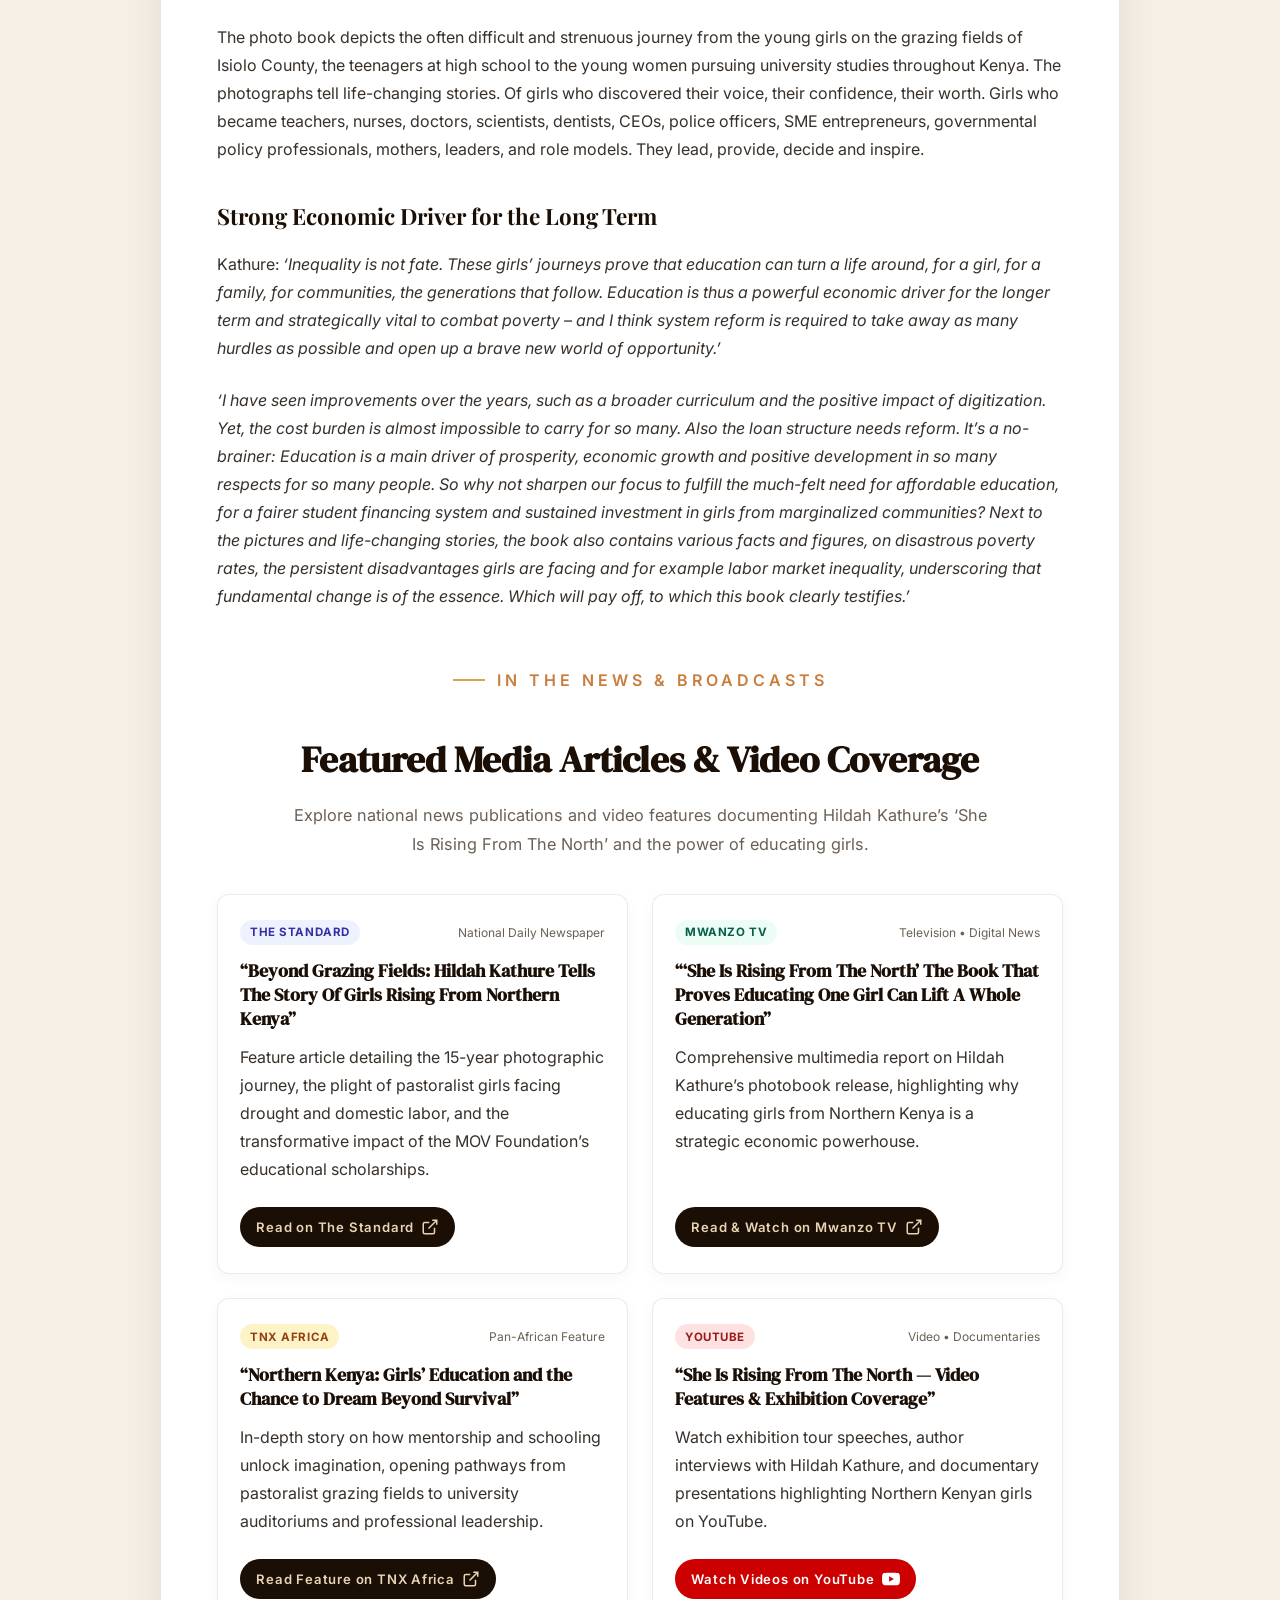
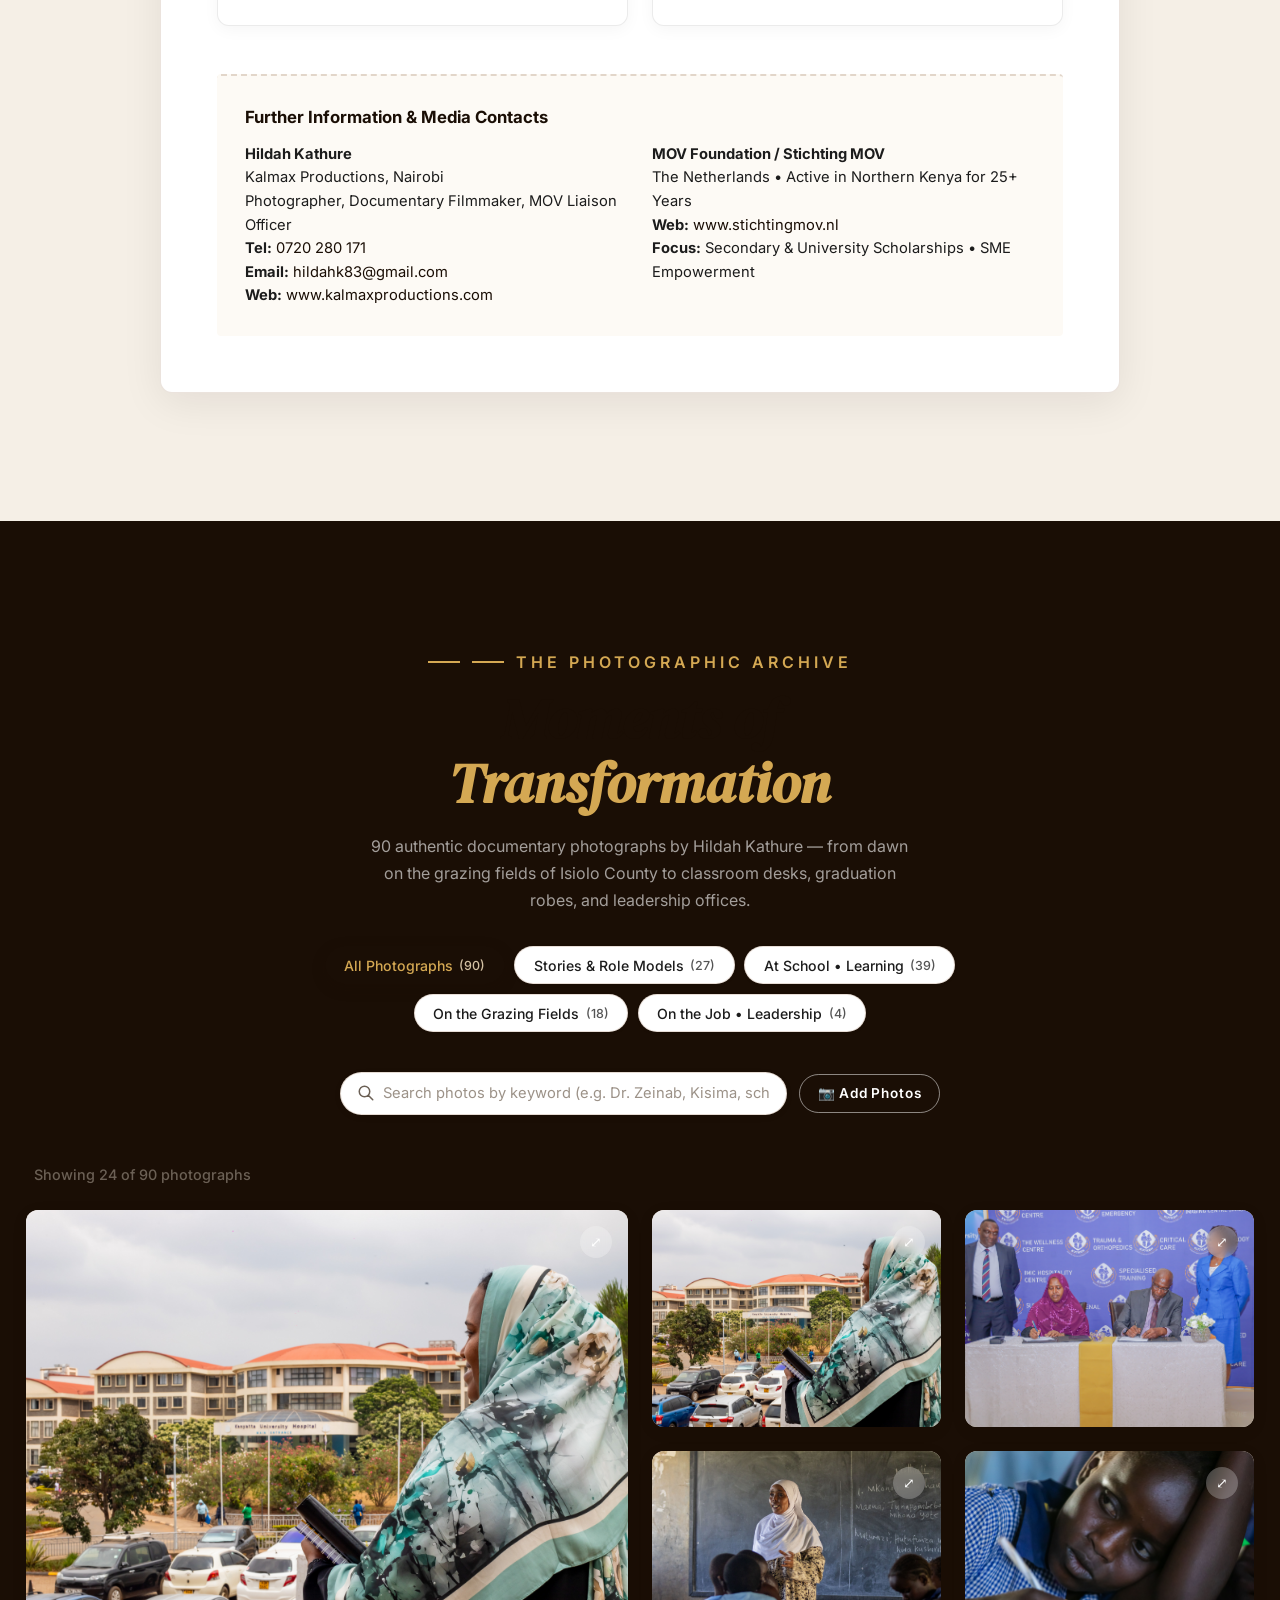
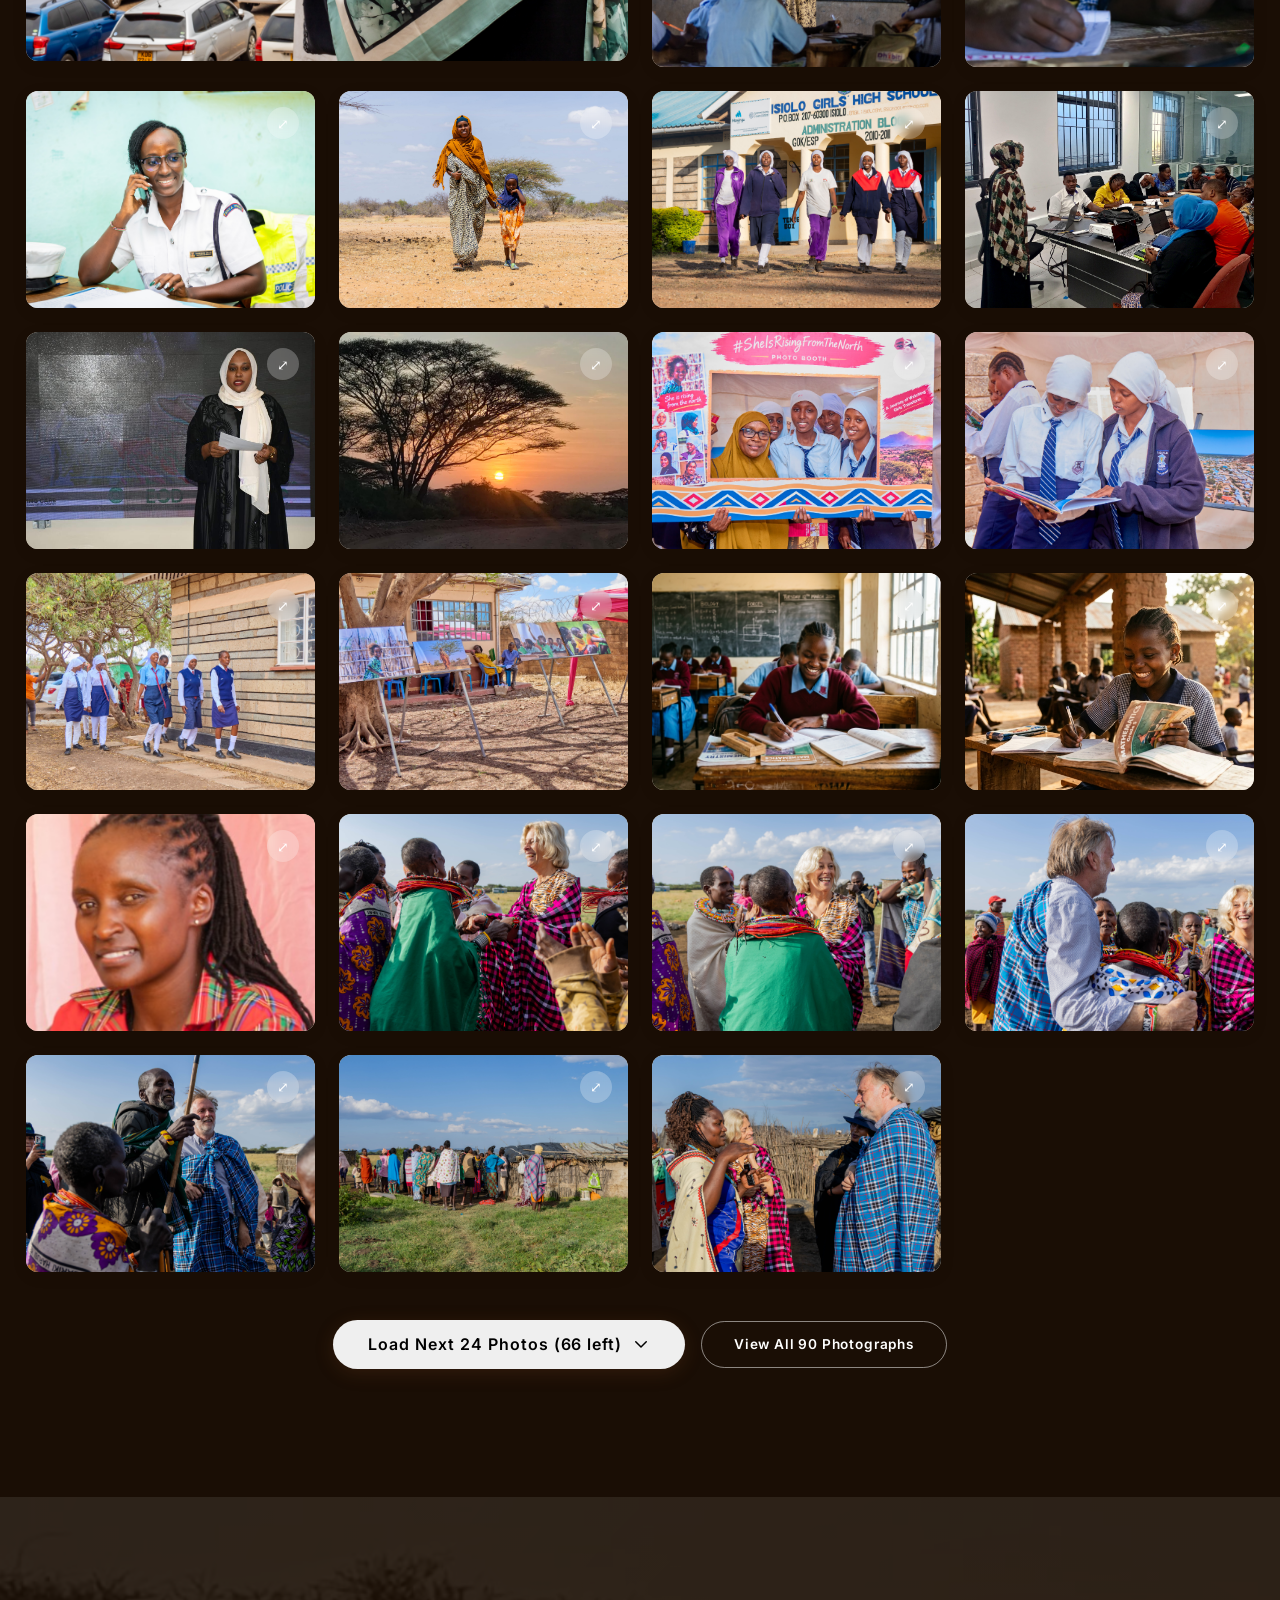
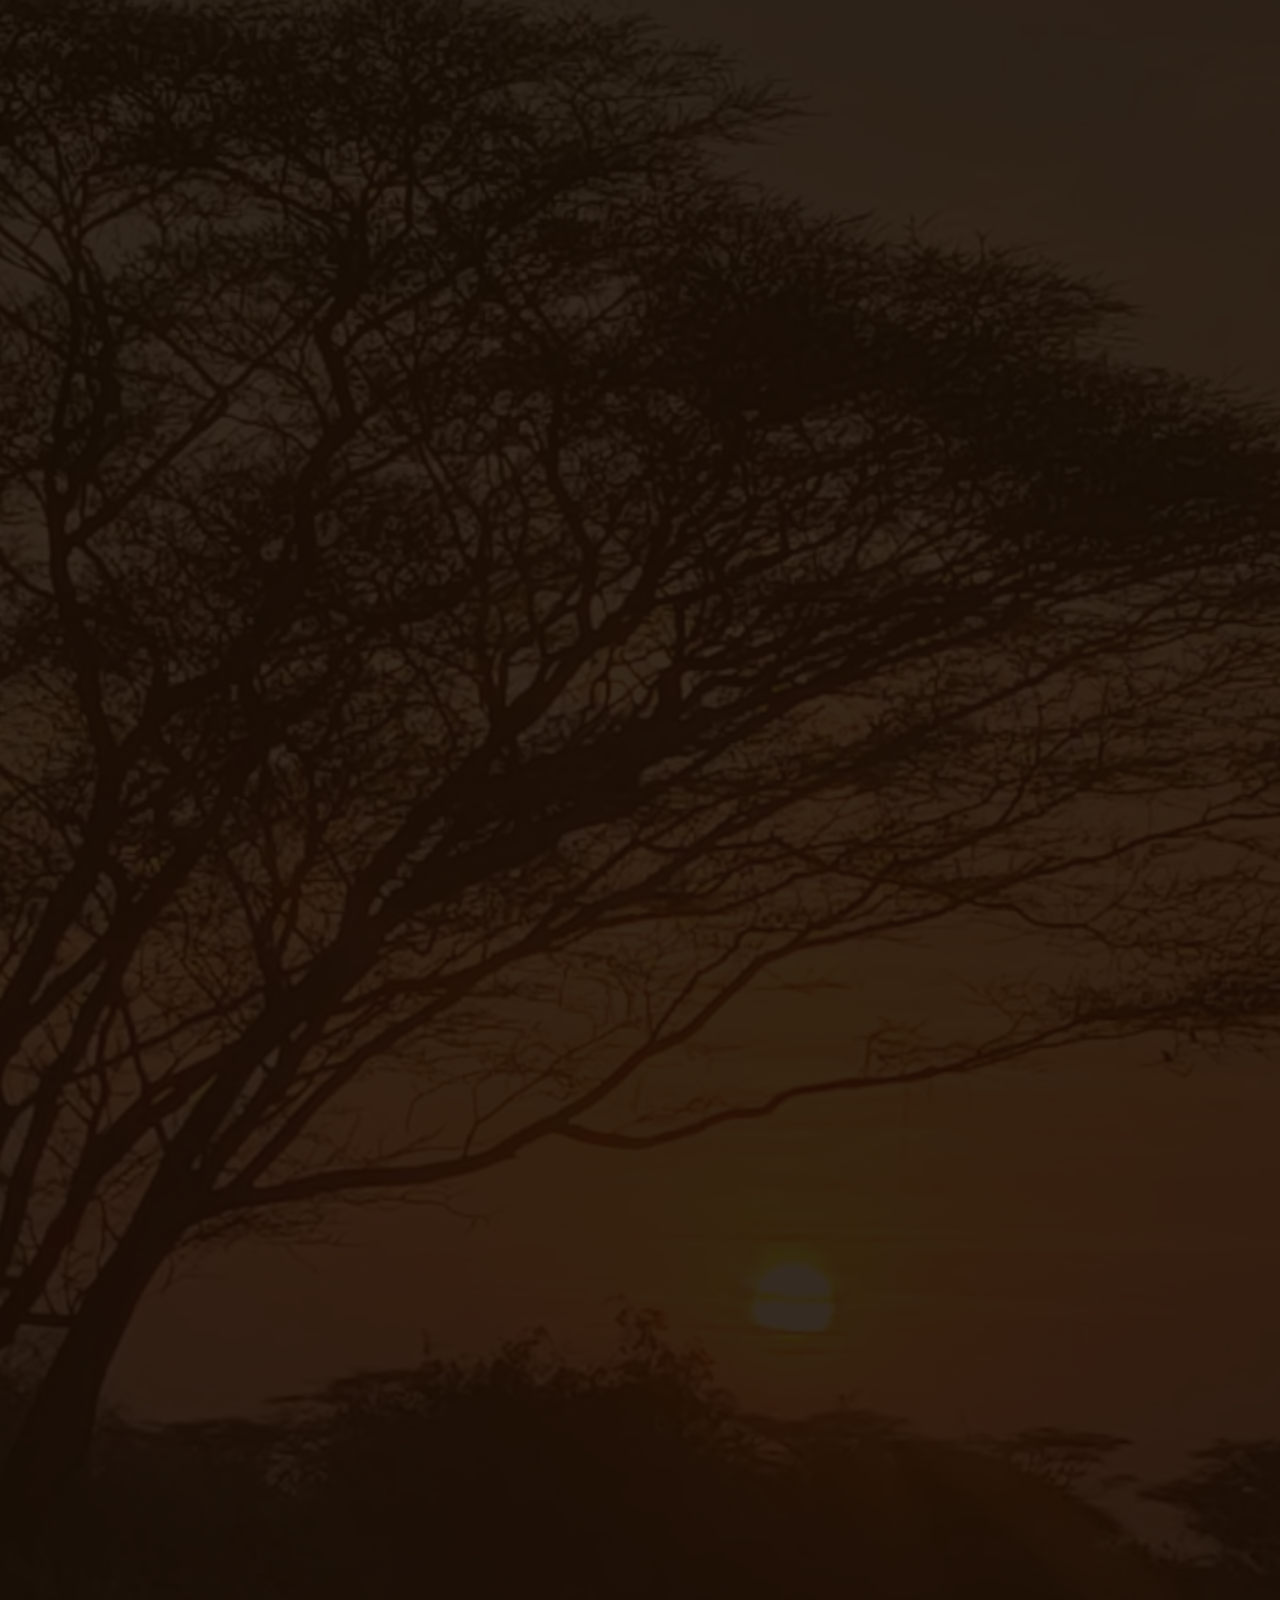
==== commit eaaead50: "feat: curate 2-page exhibition press kit PDF & brochure with direct download links" ====
--- a/index.html
+++ b/index.html
@@ -172,13 +172,13 @@
             </a>
           </div>
 
-          <!-- Press badge -->
-          <div class="hero__press-badge">
-            <span class="hero__press-logo">Press Release</span>
+          <!-- Press badge with direct Press Kit link -->
+          <a href="#press-kit-download" class="hero__press-badge" title="Download Exhibition Press Kit &amp; PDF Brochure">
+            <span class="hero__press-logo">Press Kit / PDF</span>
             <span class="hero__press-sep" aria-hidden="true">&bull;</span>
-            <span class="hero__press-quote">&ldquo;Inequality is not fate. Education can turn a life
-              around.&rdquo;</span>
-          </div>
+            <span class="hero__press-quote">&ldquo;Inequality is not fate. Education can turn a life around.&rdquo;</span>
+            <span class="hero__press-download-hint">&darr; 2-Page PDF</span>
+          </a>
 
         </div>
       </div>
@@ -873,6 +873,31 @@
           change and a fragile economy represent formidable barriers for girls to go to high school, let alone to pursue
           professional education at vocational or university level. <strong>Good news: Change is possible.</strong>
         </p>
+
+        <!-- Curated 2-Page Press Kit & Exhibition Brochure Download Card -->
+        <div class="press-kit-download-card" id="press-kit-download">
+          <div class="press-kit-download__info">
+            <span class="press-kit-tag">Curated 2-Page Press &amp; Curatorial Pack</span>
+            <h3 class="press-kit-title">Exhibition Press Kit &amp; PDF Brochure</h3>
+            <p class="press-kit-desc">
+              A curated 2-page brief for journalists, curators, and institutional donors &mdash; including executive statements,
+              the 3-act exhibition narrative, key statistics, leadership case profiles, and exhibition print specifications.
+            </p>
+          </div>
+          <div class="press-kit-download__actions">
+            <a href="assets/docs/She_Is_Rising_From_The_North_Press_Kit.pdf" download="She_Is_Rising_From_The_North_Press_Kit.pdf" class="btn--press-pdf" id="btn-download-press-pdf">
+              <svg width="17" height="17" viewBox="0 0 24 24" fill="none" stroke="currentColor" stroke-width="2.3" stroke-linecap="round" stroke-linejoin="round" aria-hidden="true">
+                <path d="M21 15v4a2 2 0 0 1-2 2H5a2 2 0 0 1-2-2v-4"></path>
+                <polyline points="7 10 12 15 17 10"></polyline>
+                <line x1="12" y1="15" x2="12" y2="3"></line>
+              </svg>
+              <span>Download PDF (2 Pages)</span>
+            </a>
+            <a href="press-kit.html" target="_blank" class="btn--press-view" id="btn-view-press-kit">
+              <span>View Online Press Kit &nearr;</span>
+            </a>
+          </div>
+        </div>
 
         <div class="press-release__body">
           <h3>Hurdles Still Abundantly Around</h3>
--- a/assets/css/style.css
+++ b/assets/css/style.css
@@ -4735,3 +4735,114 @@
 
 .marquee-strip:hover .marquee-track { animation-play-state: paused; }
 
+/* ============================================================
+   PRESS KIT & BROCHURE DOWNLOAD CARD
+   ============================================================ */
+.press-kit-download-card {
+  background: linear-gradient(135deg, rgba(26,14,5,0.95) 0%, rgba(45,26,10,0.95) 100%);
+  border: 1px solid rgba(212,168,83,0.35);
+  border-left: 5px solid var(--clr-gold);
+  border-radius: var(--radius-md);
+  padding: 1.75rem 2rem;
+  margin: 2rem 0 2.5rem 0;
+  display: flex;
+  align-items: center;
+  justify-content: space-between;
+  gap: 2rem;
+  box-shadow: 0 10px 30px rgba(0,0,0,0.25);
+  flex-wrap: wrap;
+}
+
+.press-kit-download__info {
+  flex: 1 1 450px;
+}
+
+.press-kit-tag {
+  display: inline-block;
+  font-size: 0.68rem;
+  font-weight: 700;
+  letter-spacing: 0.15em;
+  text-transform: uppercase;
+  color: var(--clr-gold);
+  margin-bottom: 0.4rem;
+}
+
+.press-kit-title {
+  font-family: var(--font-display);
+  font-size: clamp(1.2rem, 2.5vw, 1.6rem);
+  font-style: italic;
+  color: var(--clr-white);
+  line-height: 1.25;
+  margin-bottom: 0.5rem;
+}
+
+.press-kit-desc {
+  font-size: 0.88rem;
+  color: rgba(255,255,255,0.72);
+  line-height: 1.55;
+  margin: 0;
+}
+
+.press-kit-download__actions {
+  display: flex;
+  align-items: center;
+  gap: 1rem;
+  flex-wrap: wrap;
+}
+
+.btn--press-pdf {
+  background: var(--clr-gold);
+  color: var(--clr-earth-deep) !important;
+  font-weight: 700;
+  padding: 0.75rem 1.4rem;
+  border-radius: var(--radius-pill);
+  font-size: 0.86rem;
+  display: inline-flex;
+  align-items: center;
+  gap: 0.6rem;
+  box-shadow: 0 4px 16px rgba(212,168,83,0.35);
+  transition: all var(--dur-fast);
+  white-space: nowrap;
+  text-decoration: none;
+}
+
+.btn--press-pdf:hover {
+  background: var(--clr-gold-light);
+  transform: translateY(-2px);
+  box-shadow: 0 6px 20px rgba(212,168,83,0.5);
+}
+
+.btn--press-view {
+  background: rgba(255,255,255,0.06);
+  border: 1px solid rgba(212,168,83,0.4);
+  color: var(--clr-gold-light) !important;
+  font-weight: 600;
+  padding: 0.72rem 1.25rem;
+  border-radius: var(--radius-pill);
+  font-size: 0.84rem;
+  transition: all var(--dur-fast);
+  white-space: nowrap;
+  text-decoration: none;
+}
+
+.btn--press-view:hover {
+  background: rgba(212,168,83,0.15);
+  border-color: var(--clr-gold);
+  color: var(--clr-white) !important;
+  transform: translateY(-1px);
+}
+
+.hero__press-download-hint {
+  display: inline-block;
+  background: rgba(212,168,83,0.2);
+  border: 1px solid rgba(212,168,83,0.4);
+  color: var(--clr-gold-light);
+  padding: 0.15rem 0.5rem;
+  border-radius: var(--radius-pill);
+  font-size: 0.65rem;
+  font-weight: 700;
+  letter-spacing: 0.05em;
+  margin-left: 0.4rem;
+}
+
+
